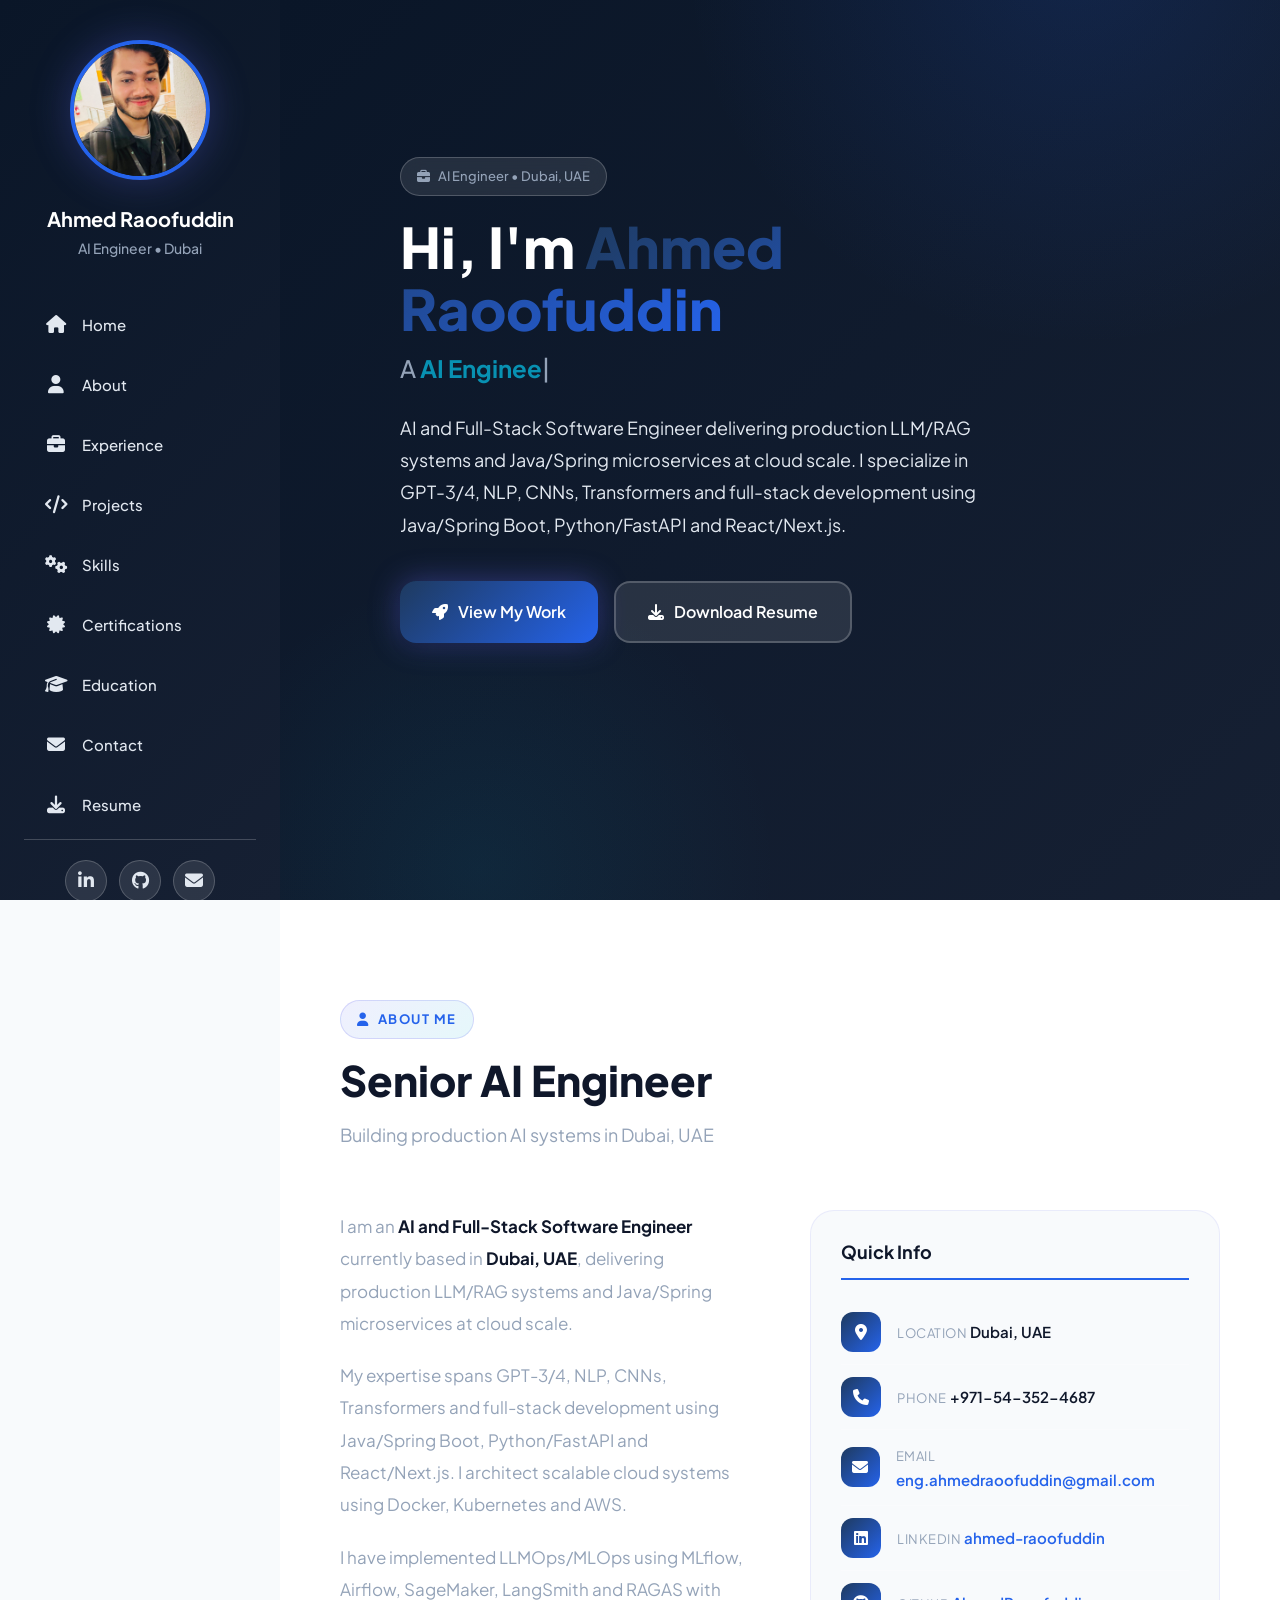
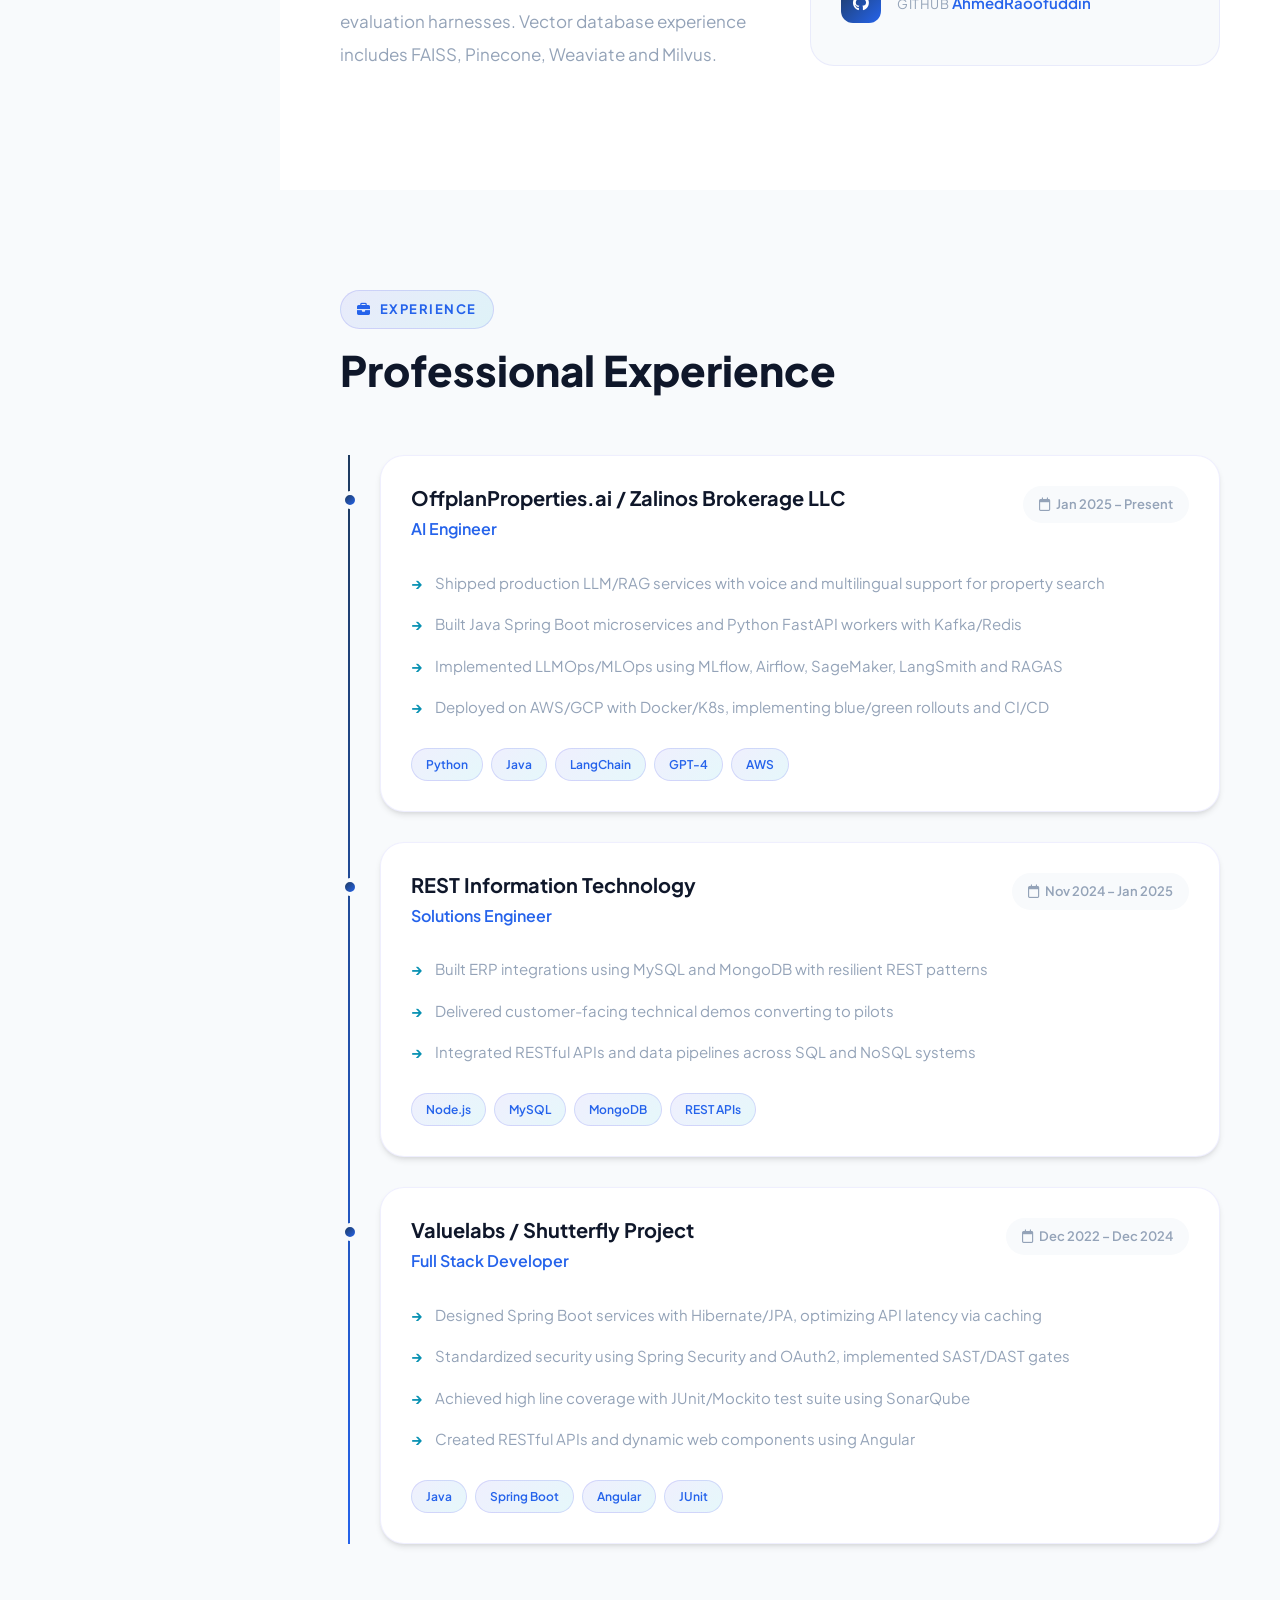
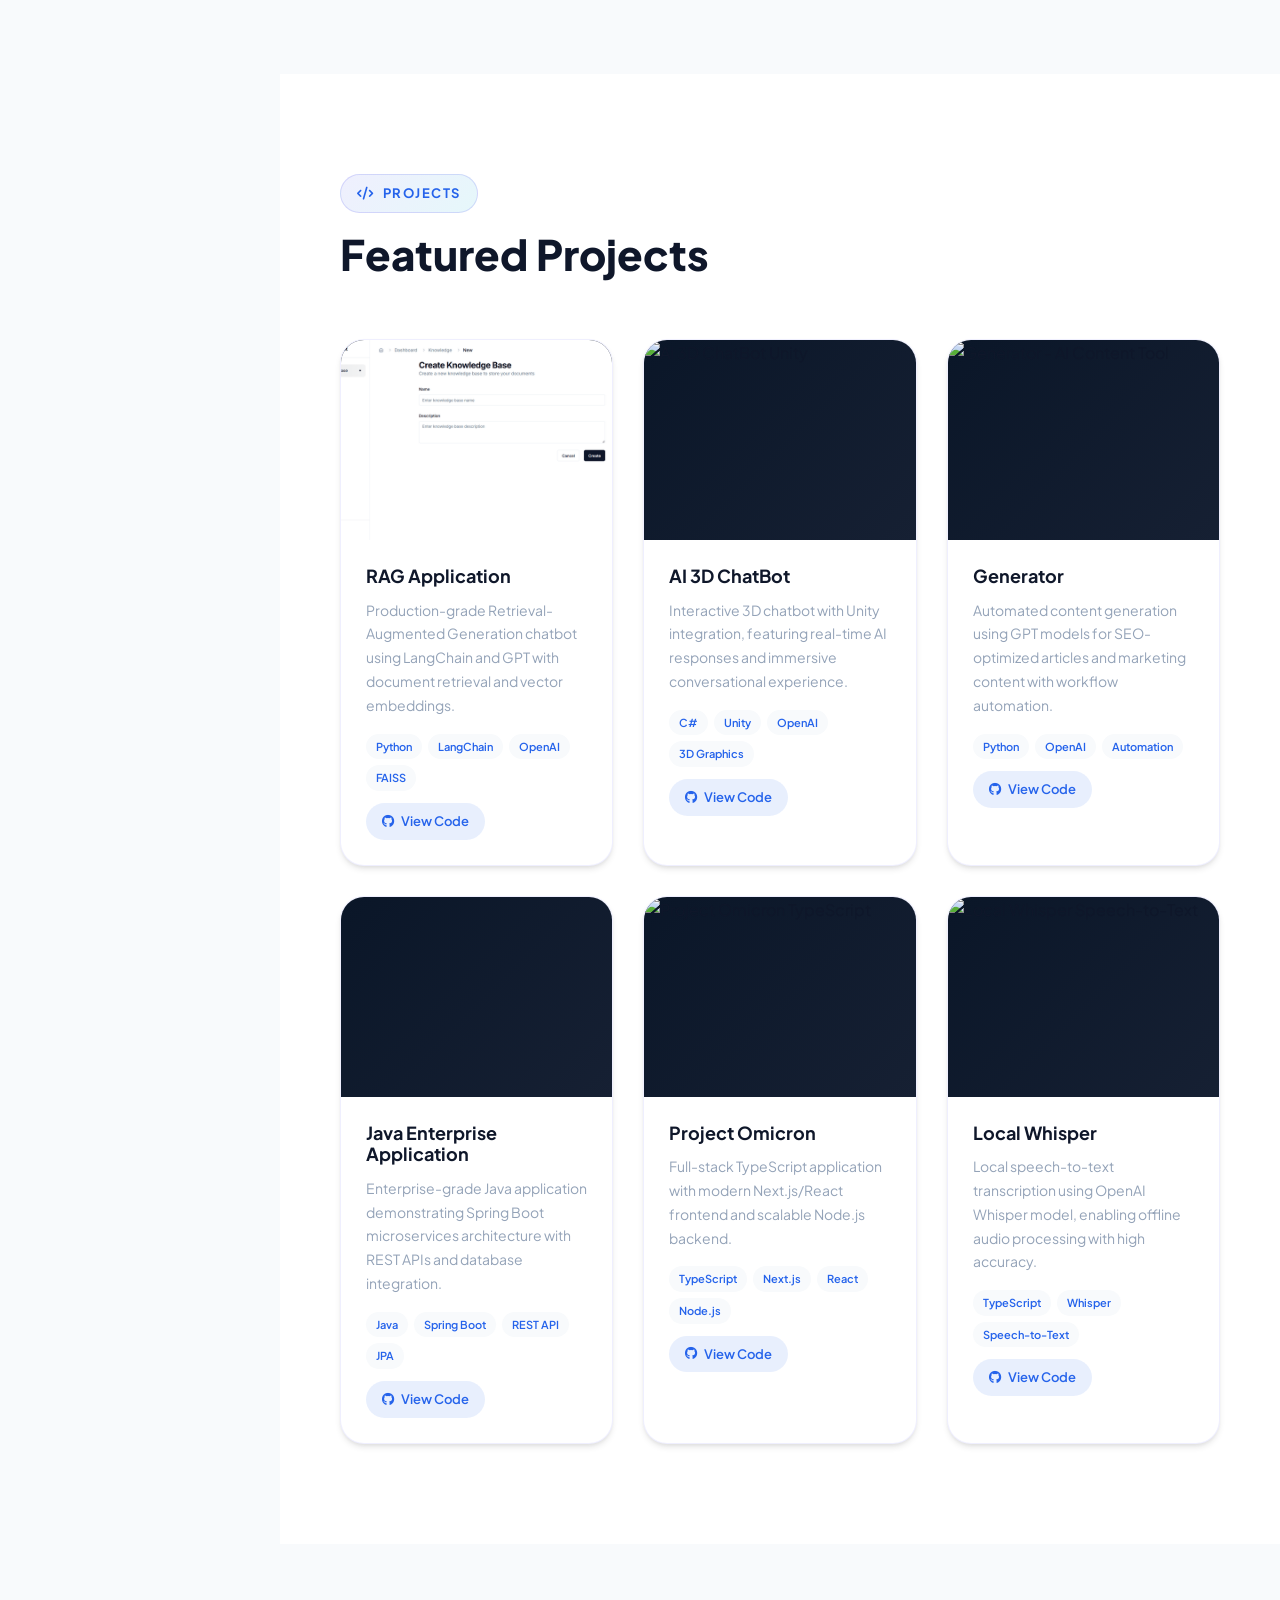
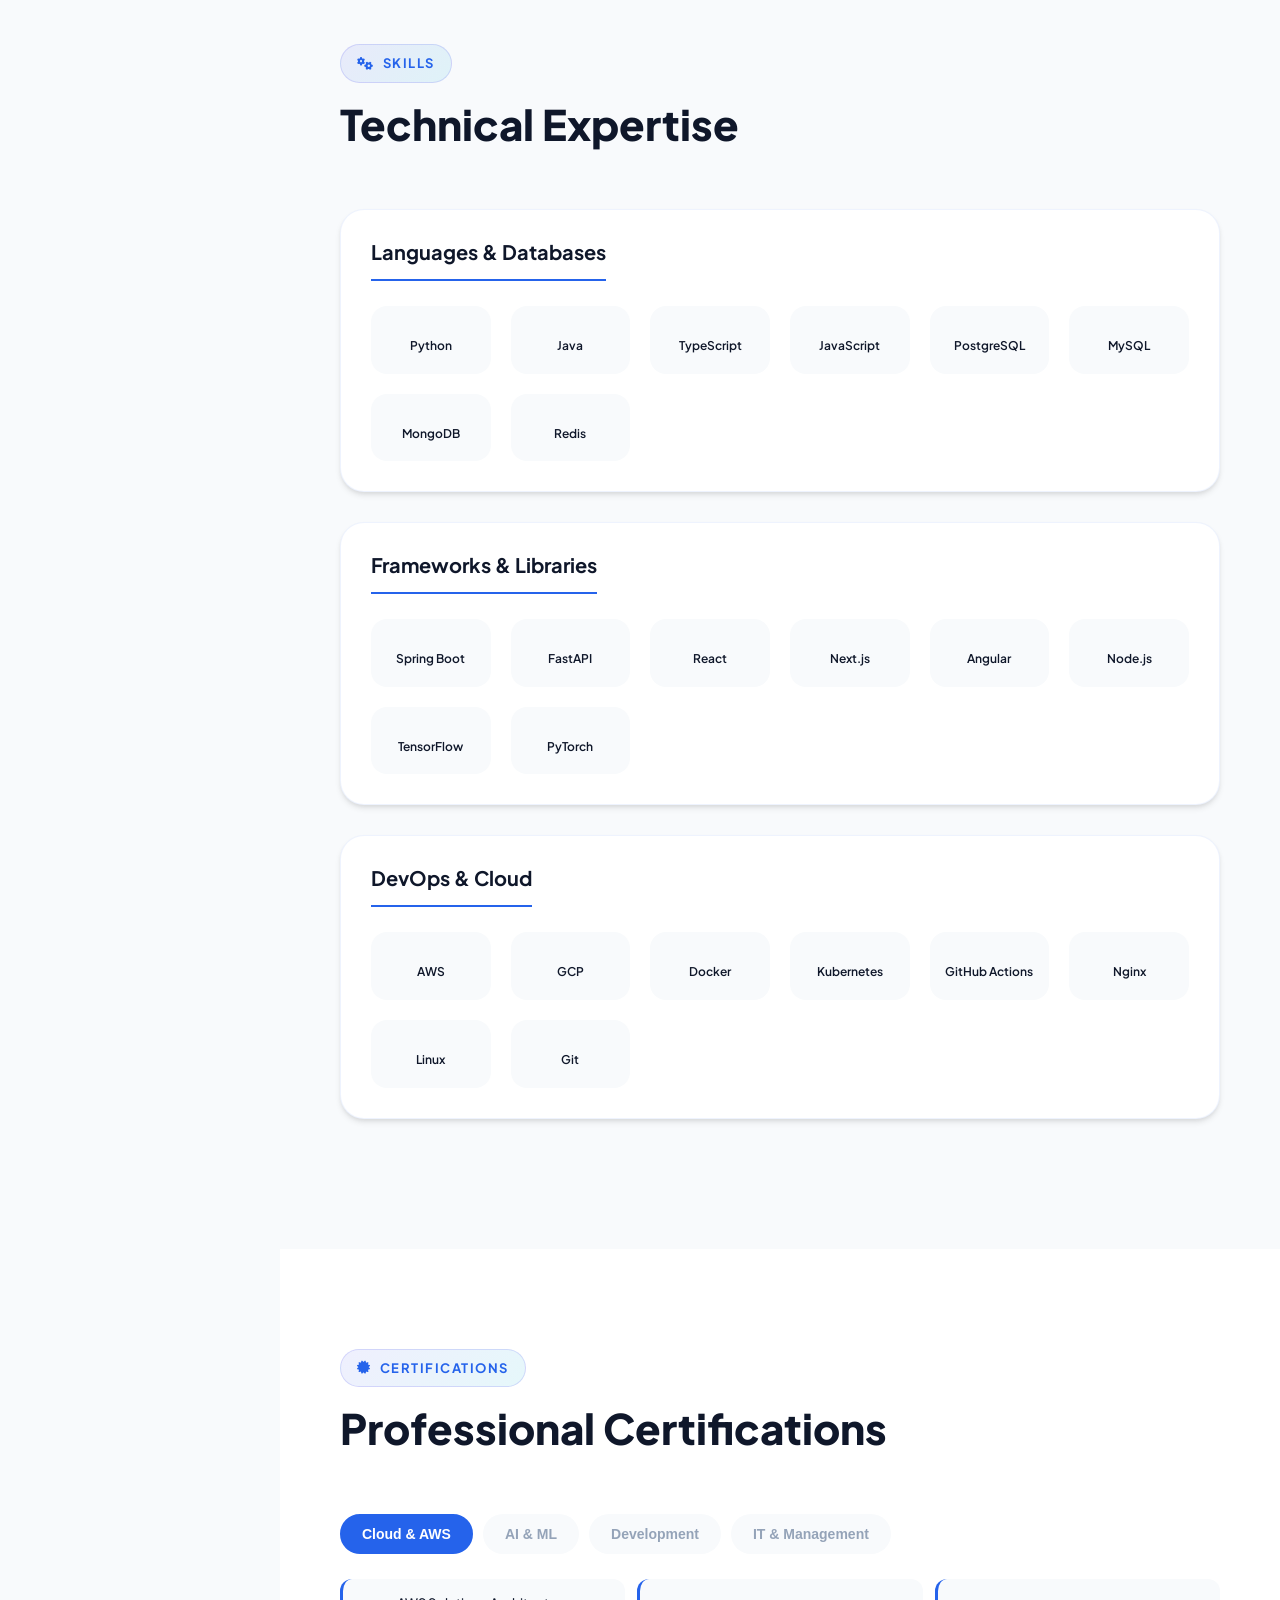
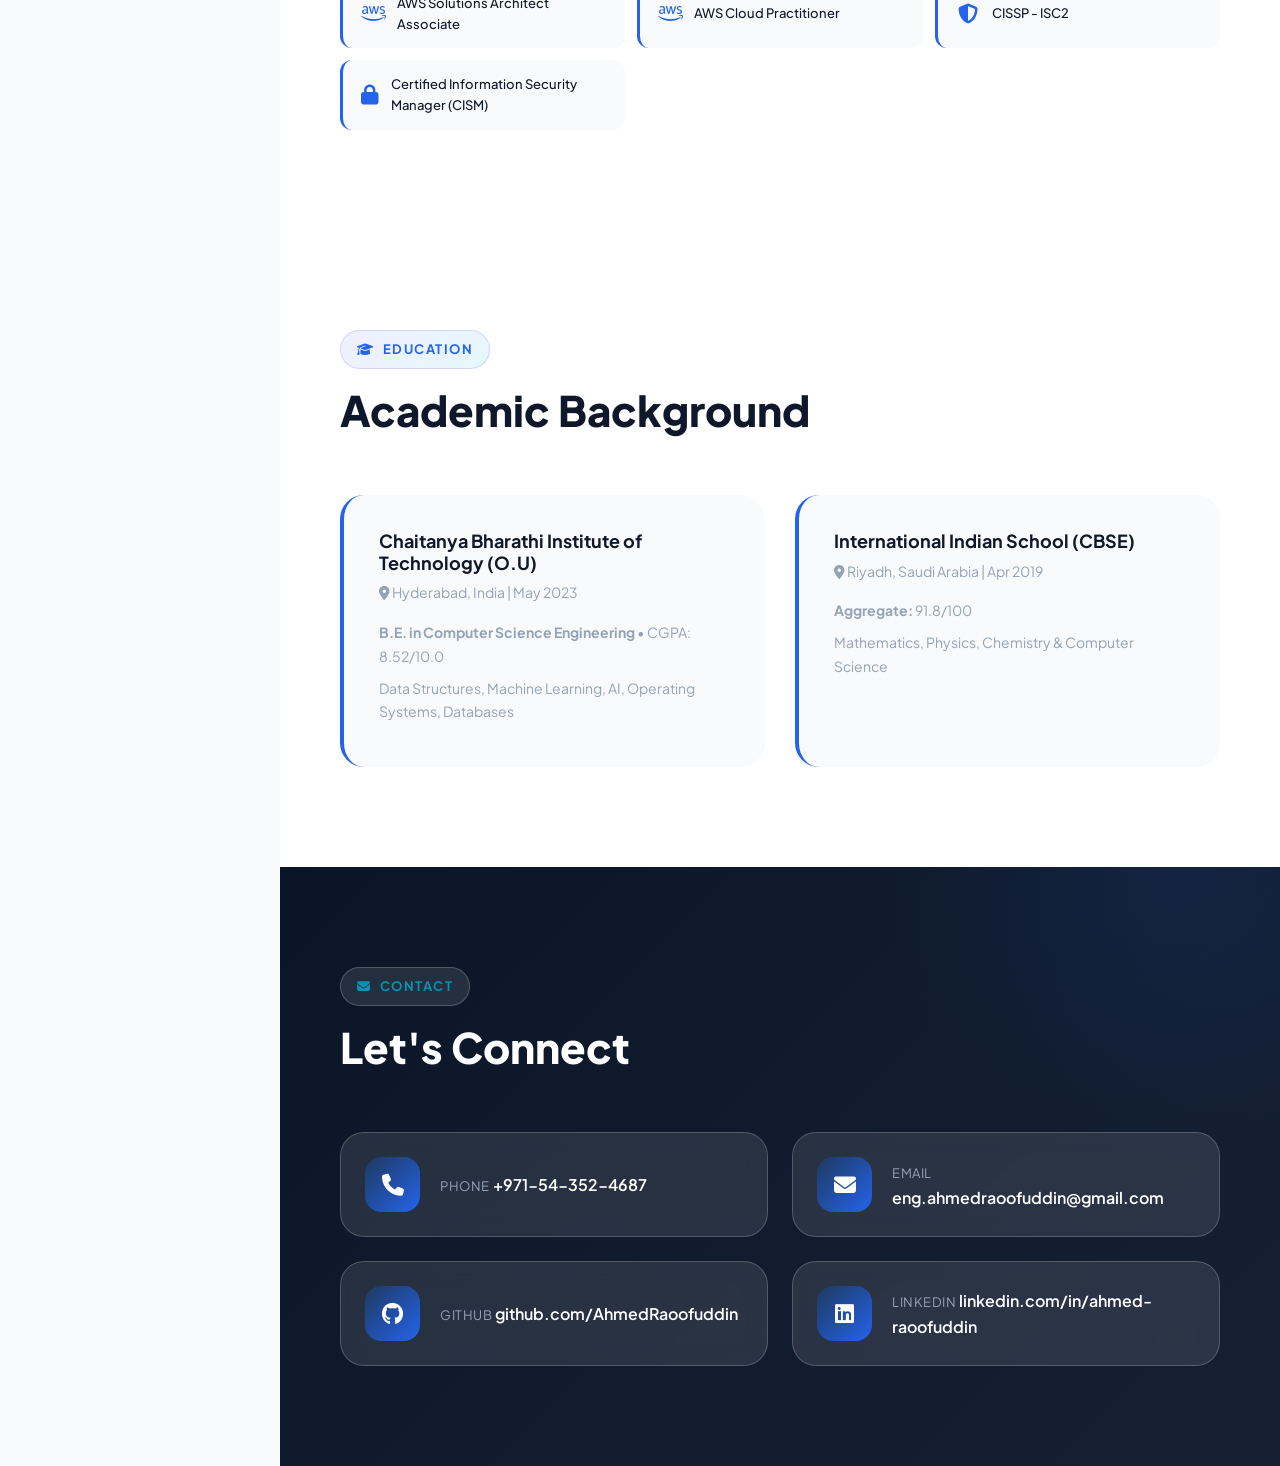
==== index.html @ b2cc95f3 "Fix: Correct project GIFs - Generator uses app_start.gif" ====
<!DOCTYPE html>
<html lang="en">
<head>
  <meta charset="UTF-8">
  <meta name="viewport" content="width=device-width, initial-scale=1.0">
  <meta http-equiv="X-UA-Compatible" content="IE=edge">
  
  <title>Ahmed Raoofuddin | AI Engineer & Full-Stack Developer | Dubai UAE</title>
  
  <!-- SEO Meta Tags -->
  <meta name="description" content="Senior AI Engineer & Full-Stack Developer in Dubai, UAE specializing in LLM/RAG systems, GPT-4, LangChain, Python, Java Spring Boot. AWS Certified.">
  <meta name="keywords" content="AI Engineer Dubai, Full-Stack Developer UAE, LLM Engineer, RAG Systems, GPT-4 Developer, LangChain Expert, Python Developer, Java Spring Boot, AWS Solutions Architect, Machine Learning Engineer">
  <meta name="author" content="Ahmed Raoofuddin">
  
  <!-- Open Graph -->
  <meta property="og:title" content="Ahmed Raoofuddin | Senior AI Engineer & Full-Stack Developer">
  <meta property="og:description" content="Building production LLM/RAG systems at scale. AWS Certified. Dubai, UAE.">
  <meta property="og:image" content="https://ahmedraoofuddin.github.io/portfolio/assets/img/ahmed-profile.jpg">
  <meta property="og:url" content="https://ahmedraoofuddin.github.io/portfolio/">
  
  <!-- Favicon -->
  <link rel="icon" type="image/png" href="./assets/img/favicon/favicon-32x32.png">
  <meta name="theme-color" content="#2563eb">
  
  <!-- Font Awesome -->
  <link rel="stylesheet" href="https://cdnjs.cloudflare.com/ajax/libs/font-awesome/6.4.0/css/all.min.css">
  
  <!-- Devicon -->
  <link rel="stylesheet" href="https://cdn.jsdelivr.net/gh/devicons/devicon@v2.15.1/devicon.min.css">
  
  <!-- Custom CSS -->
  <link rel="stylesheet" href="./assets/css/style.css">
</head>

<body>
  <!-- Desktop Sidebar -->
  <aside class="sidebar">
    <div class="sidebar-profile">
      <img src="./assets/img/ahmed-profile.jpg" alt="Ahmed Raoofuddin - Senior AI Engineer Dubai">
      <h3>Ahmed Raoofuddin</h3>
      <p>AI Engineer • Dubai</p>
    </div>
    
    <nav class="sidebar-nav">
      <ul>
        <li><a href="#hero"><i class="fa-solid fa-house"></i>Home</a></li>
        <li><a href="#about"><i class="fa-solid fa-user"></i>About</a></li>
        <li><a href="#experience"><i class="fa-solid fa-briefcase"></i>Experience</a></li>
        <li><a href="#projects"><i class="fa-solid fa-code"></i>Projects</a></li>
        <li><a href="#skills"><i class="fa-solid fa-gears"></i>Skills</a></li>
        <li><a href="#certifications"><i class="fa-solid fa-certificate"></i>Certifications</a></li>
        <li><a href="#education"><i class="fa-solid fa-graduation-cap"></i>Education</a></li>
        <li><a href="#contact"><i class="fa-solid fa-envelope"></i>Contact</a></li>
        <li><a href="./assets/resume/Ahmed_Raoofuddin_Resume.pdf" target="_blank"><i class="fa-solid fa-download"></i>Resume</a></li>
      </ul>
    </nav>
    
    <div class="sidebar-footer">
      <div class="sidebar-social">
        <a href="https://linkedin.com/in/ahmed-raoofuddin" target="_blank"><i class="fa-brands fa-linkedin-in"></i></a>
        <a href="https://github.com/AhmedRaoofuddin" target="_blank"><i class="fa-brands fa-github"></i></a>
        <a href="mailto:eng.ahmedraoofuddin@gmail.com"><i class="fa-solid fa-envelope"></i></a>
      </div>
    </div>
  </aside>

  <!-- Mobile Header -->
  <header class="mobile-header">
    <div class="logo">
      <img src="./assets/img/ahmed-profile.jpg" alt="Ahmed Raoofuddin">
      <span>Ahmed R.</span>
    </div>
    <button class="mobile-menu-btn" onclick="toggleMobileMenu()">
      <i class="fa-solid fa-bars"></i>
    </button>
  </header>

  <!-- Mobile Menu -->
  <div class="mobile-menu" id="mobileMenu">
    <button class="mobile-menu-close" onclick="toggleMobileMenu()">
      <i class="fa-solid fa-xmark"></i>
    </button>
    <ul>
      <li><a href="#hero" onclick="toggleMobileMenu()"><i class="fa-solid fa-house"></i>Home</a></li>
      <li><a href="#about" onclick="toggleMobileMenu()"><i class="fa-solid fa-user"></i>About</a></li>
      <li><a href="#experience" onclick="toggleMobileMenu()"><i class="fa-solid fa-briefcase"></i>Experience</a></li>
      <li><a href="#projects" onclick="toggleMobileMenu()"><i class="fa-solid fa-code"></i>Projects</a></li>
      <li><a href="#skills" onclick="toggleMobileMenu()"><i class="fa-solid fa-gears"></i>Skills</a></li>
      <li><a href="#certifications" onclick="toggleMobileMenu()"><i class="fa-solid fa-certificate"></i>Certifications</a></li>
      <li><a href="#education" onclick="toggleMobileMenu()"><i class="fa-solid fa-graduation-cap"></i>Education</a></li>
      <li><a href="#contact" onclick="toggleMobileMenu()"><i class="fa-solid fa-envelope"></i>Contact</a></li>
      <li><a href="./assets/resume/Ahmed_Raoofuddin_Resume.pdf" target="_blank"><i class="fa-solid fa-download"></i>Resume</a></li>
    </ul>
  </div>

  <!-- Main Content -->
  <main class="main-content">
    
    <!-- Hero Section -->
    <section id="hero" class="hero">
      <div class="hero-content">
        <div class="hero-badge">
          <i class="fa-solid fa-briefcase"></i>
          <span>AI Engineer • Dubai, UAE</span>
        </div>
        <h1>Hi, I'm <span class="highlight">Ahmed Raoofuddin</span></h1>
        <p class="tagline">A <span class="typing"></span></p>
        <p class="description">AI and Full-Stack Software Engineer delivering production LLM/RAG systems and Java/Spring microservices at cloud scale. I specialize in GPT-3/4, NLP, CNNs, Transformers and full-stack development using Java/Spring Boot, Python/FastAPI and React/Next.js.</p>
        <div class="hero-buttons">
          <a href="#projects" class="btn btn-primary">
            <i class="fa-solid fa-rocket"></i>View My Work
          </a>
          <a href="./assets/resume/Ahmed_Raoofuddin_Resume.pdf" target="_blank" class="btn btn-secondary">
            <i class="fa-solid fa-download"></i>Download Resume
          </a>
        </div>
      </div>
    </section>

    <!-- About Section -->
    <section id="about" class="about">
      <div class="section-header">
        <span class="section-badge"><i class="fa-solid fa-user"></i>About Me</span>
        <h2 class="section-title">Senior AI Engineer</h2>
        <p class="section-subtitle">Building production AI systems in Dubai, UAE</p>
      </div>
      
      <div class="about-content">
        <div class="about-text">
          <p>I am an <strong>AI and Full-Stack Software Engineer</strong> currently based in <strong>Dubai, UAE</strong>, delivering production LLM/RAG systems and Java/Spring microservices at cloud scale.</p>
          <p>My expertise spans GPT-3/4, NLP, CNNs, Transformers and full-stack development using Java/Spring Boot, Python/FastAPI and React/Next.js. I architect scalable cloud systems using Docker, Kubernetes and AWS.</p>
          <p>I have implemented LLMOps/MLOps using MLflow, Airflow, SageMaker, LangSmith and RAGAS with evaluation harnesses. Vector database experience includes FAISS, Pinecone, Weaviate and Milvus.</p>
        </div>
        
        <div class="about-info">
          <h4>Quick Info</h4>
          <div class="info-item">
            <i class="fa-solid fa-location-dot"></i>
            <div>
              <span class="label">Location</span>
              <span class="value">Dubai, UAE</span>
            </div>
          </div>
          <div class="info-item">
            <i class="fa-solid fa-phone"></i>
            <div>
              <span class="label">Phone</span>
              <span class="value">+971-54-352-4687</span>
            </div>
          </div>
          <div class="info-item">
            <i class="fa-solid fa-envelope"></i>
            <div>
              <span class="label">Email</span>
              <span class="value"><a href="mailto:eng.ahmedraoofuddin@gmail.com">eng.ahmedraoofuddin@gmail.com</a></span>
            </div>
          </div>
          <div class="info-item">
            <i class="fa-brands fa-linkedin"></i>
            <div>
              <span class="label">LinkedIn</span>
              <span class="value"><a href="https://linkedin.com/in/ahmed-raoofuddin" target="_blank">ahmed-raoofuddin</a></span>
            </div>
          </div>
          <div class="info-item">
            <i class="fa-brands fa-github"></i>
            <div>
              <span class="label">GitHub</span>
              <span class="value"><a href="https://github.com/AhmedRaoofuddin" target="_blank">AhmedRaoofuddin</a></span>
            </div>
          </div>
        </div>
      </div>
    </section>

    <!-- Experience Section -->
    <section id="experience" class="experience">
      <div class="section-header">
        <span class="section-badge"><i class="fa-solid fa-briefcase"></i>Experience</span>
        <h2 class="section-title">Professional Experience</h2>
      </div>
      
      <div class="timeline">
        <div class="timeline-item">
          <div class="timeline-header">
            <div>
              <h3 class="timeline-title"><a href="https://offplanproperties.ai/" target="_blank">OffplanProperties.ai / Zalinos Brokerage LLC</a></h3>
              <span class="timeline-role">AI Engineer</span>
            </div>
            <span class="timeline-date"><i class="fa-regular fa-calendar"></i>Jan 2025 – Present</span>
          </div>
          <div class="timeline-content">
            <ul>
              <li>Shipped production LLM/RAG services with voice and multilingual support for property search</li>
              <li>Built Java Spring Boot microservices and Python FastAPI workers with Kafka/Redis</li>
              <li>Implemented LLMOps/MLOps using MLflow, Airflow, SageMaker, LangSmith and RAGAS</li>
              <li>Deployed on AWS/GCP with Docker/K8s, implementing blue/green rollouts and CI/CD</li>
            </ul>
            <div class="tech-stack">
              <span class="tech-tag">Python</span>
              <span class="tech-tag">Java</span>
              <span class="tech-tag">LangChain</span>
              <span class="tech-tag">GPT-4</span>
              <span class="tech-tag">AWS</span>
            </div>
          </div>
        </div>

        <div class="timeline-item">
          <div class="timeline-header">
            <div>
              <h3 class="timeline-title">REST Information Technology</h3>
              <span class="timeline-role">Solutions Engineer</span>
            </div>
            <span class="timeline-date"><i class="fa-regular fa-calendar"></i>Nov 2024 – Jan 2025</span>
          </div>
          <div class="timeline-content">
            <ul>
              <li>Built ERP integrations using MySQL and MongoDB with resilient REST patterns</li>
              <li>Delivered customer-facing technical demos converting to pilots</li>
              <li>Integrated RESTful APIs and data pipelines across SQL and NoSQL systems</li>
            </ul>
            <div class="tech-stack">
              <span class="tech-tag">Node.js</span>
              <span class="tech-tag">MySQL</span>
              <span class="tech-tag">MongoDB</span>
              <span class="tech-tag">REST APIs</span>
            </div>
          </div>
        </div>

        <div class="timeline-item">
          <div class="timeline-header">
            <div>
              <h3 class="timeline-title"><a href="https://www.valuelabs.com/" target="_blank">Valuelabs / Shutterfly Project</a></h3>
              <span class="timeline-role">Full Stack Developer</span>
            </div>
            <span class="timeline-date"><i class="fa-regular fa-calendar"></i>Dec 2022 – Dec 2024</span>
          </div>
          <div class="timeline-content">
            <ul>
              <li>Designed Spring Boot services with Hibernate/JPA, optimizing API latency via caching</li>
              <li>Standardized security using Spring Security and OAuth2, implemented SAST/DAST gates</li>
              <li>Achieved high line coverage with JUnit/Mockito test suite using SonarQube</li>
              <li>Created RESTful APIs and dynamic web components using Angular</li>
            </ul>
            <div class="tech-stack">
              <span class="tech-tag">Java</span>
              <span class="tech-tag">Spring Boot</span>
              <span class="tech-tag">Angular</span>
              <span class="tech-tag">JUnit</span>
            </div>
          </div>
        </div>
      </div>
    </section>

    <!-- Projects Section -->
    <section id="projects" class="projects">
      <div class="section-header">
        <span class="section-badge"><i class="fa-solid fa-code"></i>Projects</span>
        <h2 class="section-title">Featured Projects</h2>
      </div>
      
      <div class="projects-grid">
        <!-- RAG Application -->
        <div class="project-card">
          <div class="project-image">
            <img src="./assets/img/demo.gif" alt="RAG Application">
          </div>
          <div class="project-content">
            <h3 class="project-title">RAG Application</h3>
            <p class="project-description">Production-grade Retrieval-Augmented Generation chatbot using LangChain and GPT with document retrieval and vector embeddings.</p>
            <div class="project-tech">
              <span>Python</span>
              <span>LangChain</span>
              <span>OpenAI</span>
              <span>FAISS</span>
            </div>
            <div class="project-links">
              <a href="https://github.com/AhmedRaoofuddin/RAG_Application" target="_blank" class="btn-sm"><i class="fa-brands fa-github"></i> View Code</a>
            </div>
          </div>
        </div>

        <!-- AI 3D ChatBot -->
        <div class="project-card">
          <div class="project-image">
            <img src="https://images.unsplash.com/photo-1633356122544-f134324a6cee?w=400&h=250&fit=crop" alt="AI 3D ChatBot Unity">
          </div>
          <div class="project-content">
            <h3 class="project-title">AI 3D ChatBot</h3>
            <p class="project-description">Interactive 3D chatbot with Unity integration, featuring real-time AI responses and immersive conversational experience.</p>
            <div class="project-tech">
              <span>C#</span>
              <span>Unity</span>
              <span>OpenAI</span>
              <span>3D Graphics</span>
            </div>
            <div class="project-links">
              <a href="https://github.com/AhmedRaoofuddin/AI-3D-ChatBot" target="_blank" class="btn-sm"><i class="fa-brands fa-github"></i> View Code</a>
            </div>
          </div>
        </div>

        <!-- Generator -->
        <div class="project-card">
          <div class="project-image">
            <img src="./assets/img/app_start.gif" alt="Generator - AI Content Tool">
          </div>
          <div class="project-content">
            <h3 class="project-title">Generator</h3>
            <p class="project-description">Automated content generation using GPT models for SEO-optimized articles and marketing content with workflow automation.</p>
            <div class="project-tech">
              <span>Python</span>
              <span>OpenAI</span>
              <span>Automation</span>
            </div>
            <div class="project-links">
              <a href="https://github.com/AhmedRaoofuddin/Generator" target="_blank" class="btn-sm"><i class="fa-brands fa-github"></i> View Code</a>
            </div>
          </div>
        </div>

        <!-- Java Project -->
        <div class="project-card">
          <div class="project-image project-video">
            <video autoplay loop muted playsinline>
              <source src="./assets/img/java-project.mp4" type="video/mp4">
            </video>
          </div>
          <div class="project-content">
            <h3 class="project-title">Java Enterprise Application</h3>
            <p class="project-description">Enterprise-grade Java application demonstrating Spring Boot microservices architecture with REST APIs and database integration.</p>
            <div class="project-tech">
              <span>Java</span>
              <span>Spring Boot</span>
              <span>REST API</span>
              <span>JPA</span>
            </div>
            <div class="project-links">
              <a href="https://github.com/AhmedRaoofuddin/Java-Project" target="_blank" class="btn-sm"><i class="fa-brands fa-github"></i> View Code</a>
            </div>
          </div>
        </div>

        <!-- Project Omicron -->
        <div class="project-card">
          <div class="project-image">
            <img src="https://images.unsplash.com/photo-1618477388954-7852f32655ec?w=400&h=250&fit=crop" alt="Project Omicron TypeScript">
          </div>
          <div class="project-content">
            <h3 class="project-title">Project Omicron</h3>
            <p class="project-description">Full-stack TypeScript application with modern Next.js/React frontend and scalable Node.js backend.</p>
            <div class="project-tech">
              <span>TypeScript</span>
              <span>Next.js</span>
              <span>React</span>
              <span>Node.js</span>
            </div>
            <div class="project-links">
              <a href="https://github.com/AhmedRaoofuddin/Project_Omicron" target="_blank" class="btn-sm"><i class="fa-brands fa-github"></i> View Code</a>
            </div>
          </div>
        </div>

        <!-- Local Whisper -->
        <div class="project-card">
          <div class="project-image">
            <img src="./assets/img/App_Development.gif" alt="Local Whisper Speech-to-Text">
          </div>
          <div class="project-content">
            <h3 class="project-title">Local Whisper</h3>
            <p class="project-description">Local speech-to-text transcription using OpenAI Whisper model, enabling offline audio processing with high accuracy.</p>
            <div class="project-tech">
              <span>TypeScript</span>
              <span>Whisper</span>
              <span>Speech-to-Text</span>
            </div>
            <div class="project-links">
              <a href="https://github.com/AhmedRaoofuddin/Local-Whisper" target="_blank" class="btn-sm"><i class="fa-brands fa-github"></i> View Code</a>
            </div>
          </div>
        </div>
      </div>
    </section>

    <!-- Skills Section -->
    <section id="skills" class="skills">
      <div class="section-header">
        <span class="section-badge"><i class="fa-solid fa-gears"></i>Skills</span>
        <h2 class="section-title">Technical Expertise</h2>
      </div>
      
      <!-- Languages & Databases -->
      <div class="skills-category">
        <h3 class="skills-category-title">Languages & Databases</h3>
        <div class="skills-icons-grid">
          <div class="skill-icon-card"><i class="devicon-python-plain colored"></i><span>Python</span></div>
          <div class="skill-icon-card"><i class="devicon-java-plain colored"></i><span>Java</span></div>
          <div class="skill-icon-card"><i class="devicon-typescript-plain colored"></i><span>TypeScript</span></div>
          <div class="skill-icon-card"><i class="devicon-javascript-plain colored"></i><span>JavaScript</span></div>
          <div class="skill-icon-card"><i class="devicon-postgresql-plain colored"></i><span>PostgreSQL</span></div>
          <div class="skill-icon-card"><i class="devicon-mysql-plain colored"></i><span>MySQL</span></div>
          <div class="skill-icon-card"><i class="devicon-mongodb-plain colored"></i><span>MongoDB</span></div>
          <div class="skill-icon-card"><i class="devicon-redis-plain colored"></i><span>Redis</span></div>
        </div>
      </div>

      <!-- Frameworks -->
      <div class="skills-category">
        <h3 class="skills-category-title">Frameworks & Libraries</h3>
        <div class="skills-icons-grid">
          <div class="skill-icon-card"><i class="devicon-spring-plain colored"></i><span>Spring Boot</span></div>
          <div class="skill-icon-card"><i class="devicon-fastapi-plain colored"></i><span>FastAPI</span></div>
          <div class="skill-icon-card"><i class="devicon-react-original colored"></i><span>React</span></div>
          <div class="skill-icon-card"><i class="devicon-nextjs-original"></i><span>Next.js</span></div>
          <div class="skill-icon-card"><i class="devicon-angularjs-plain colored"></i><span>Angular</span></div>
          <div class="skill-icon-card"><i class="devicon-nodejs-plain colored"></i><span>Node.js</span></div>
          <div class="skill-icon-card"><i class="devicon-tensorflow-original colored"></i><span>TensorFlow</span></div>
          <div class="skill-icon-card"><i class="devicon-pytorch-original colored"></i><span>PyTorch</span></div>
        </div>
      </div>

      <!-- DevOps -->
      <div class="skills-category">
        <h3 class="skills-category-title">DevOps & Cloud</h3>
        <div class="skills-icons-grid">
          <div class="skill-icon-card"><i class="devicon-amazonwebservices-original colored"></i><span>AWS</span></div>
          <div class="skill-icon-card"><i class="devicon-googlecloud-plain colored"></i><span>GCP</span></div>
          <div class="skill-icon-card"><i class="devicon-docker-plain colored"></i><span>Docker</span></div>
          <div class="skill-icon-card"><i class="devicon-kubernetes-plain colored"></i><span>Kubernetes</span></div>
          <div class="skill-icon-card"><i class="devicon-github-original"></i><span>GitHub Actions</span></div>
          <div class="skill-icon-card"><i class="devicon-nginx-original colored"></i><span>Nginx</span></div>
          <div class="skill-icon-card"><i class="devicon-linux-plain"></i><span>Linux</span></div>
          <div class="skill-icon-card"><i class="devicon-git-plain colored"></i><span>Git</span></div>
        </div>
      </div>
    </section>

    <!-- Certifications Section - Tabbed -->
    <section id="certifications" class="certifications">
      <div class="section-header">
        <span class="section-badge"><i class="fa-solid fa-certificate"></i>Certifications</span>
        <h2 class="section-title">Professional Certifications</h2>
      </div>
      
      <!-- Certification Tabs -->
      <div class="cert-tabs">
        <button class="cert-tab active" onclick="showCertCategory('cloud')">Cloud & AWS</button>
        <button class="cert-tab" onclick="showCertCategory('ai')">AI & ML</button>
        <button class="cert-tab" onclick="showCertCategory('dev')">Development</button>
        <button class="cert-tab" onclick="showCertCategory('mgmt')">IT & Management</button>
      </div>

      <!-- Cloud & AWS -->
      <div id="cloud" class="cert-category active">
        <div class="certs-compact">
          <div class="cert-item"><i class="fa-brands fa-aws"></i><span>AWS Solutions Architect Associate</span></div>
          <div class="cert-item"><i class="fa-brands fa-aws"></i><span>AWS Cloud Practitioner</span></div>
          <div class="cert-item"><i class="fa-solid fa-shield-halved"></i><span>CISSP - ISC2</span></div>
          <div class="cert-item"><i class="fa-solid fa-lock"></i><span>Certified Information Security Manager (CISM)</span></div>
        </div>
      </div>

      <!-- AI & ML -->
      <div id="ai" class="cert-category">
        <div class="certs-compact">
          <div class="cert-item"><i class="fa-solid fa-robot"></i><span>IBM AI Engineering Professional Certificate</span></div>
          <div class="cert-item"><i class="fa-brands fa-microsoft"></i><span>Microsoft Azure AI Essentials</span></div>
          <div class="cert-item"><i class="fa-solid fa-brain"></i><span>AI Projects with Python, TensorFlow, NLTK</span></div>
          <div class="cert-item"><i class="fa-solid fa-code-branch"></i><span>Generative AI Java Applications - LangChain4j</span></div>
          <div class="cert-item"><i class="fa-solid fa-database"></i><span>Rust LLMOps</span></div>
          <div class="cert-item"><i class="fa-solid fa-snowflake"></i><span>Snowflake Data Engineering</span></div>
          <div class="cert-item"><i class="fa-solid fa-chart-line"></i><span>ML Models with Python and T-SQL</span></div>
        </div>
      </div>

      <!-- Development -->
      <div id="dev" class="cert-category">
        <div class="certs-compact">
          <div class="cert-item"><i class="fa-brands fa-python"></i><span>Advanced Python Projects: Build AI Applications</span></div>
          <div class="cert-item"><i class="fa-brands fa-java"></i><span>Advanced Spring: Deploy to AWS, Azure, GCP</span></div>
          <div class="cert-item"><i class="fa-brands fa-js"></i><span>JavaScript Foundations - Mozilla</span></div>
          <div class="cert-item"><i class="fa-brands fa-github"></i><span>Practical GitHub Actions</span></div>
          <div class="cert-item"><i class="fa-brands fa-python"></i><span>Python for Everybody</span></div>
        </div>
      </div>

      <!-- IT & Management -->
      <div id="mgmt" class="cert-category">
        <div class="certs-compact">
          <div class="cert-item"><i class="fa-solid fa-building"></i><span>IT Architecture - CompTIA</span></div>
          <div class="cert-item"><i class="fa-solid fa-server"></i><span>ServiceNow ITSM Implementation Specialist</span></div>
          <div class="cert-item"><i class="fa-brands fa-atlassian"></i><span>Atlassian IT Service Management</span></div>
          <div class="cert-item"><i class="fa-solid fa-diagram-project"></i><span>Program Management Professional (PgMP)</span></div>
          <div class="cert-item"><i class="fa-solid fa-users"></i><span>First Time Tech Manager - CompTIA</span></div>
          <div class="cert-item"><i class="fa-solid fa-microphone"></i><span>Toastmasters International</span></div>
          <div class="cert-item"><i class="fa-brands fa-google"></i><span>Google Digital Marketing</span></div>
        </div>
      </div>
    </section>

    <!-- Education Section -->
    <section id="education" class="education">
      <div class="section-header">
        <span class="section-badge"><i class="fa-solid fa-graduation-cap"></i>Education</span>
        <h2 class="section-title">Academic Background</h2>
      </div>
      
      <div class="education-grid">
        <div class="education-card">
          <h4>Chaitanya Bharathi Institute of Technology (O.U)</h4>
          <p class="location"><i class="fa-solid fa-location-dot"></i> Hyderabad, India | May 2023</p>
          <p><strong>B.E. in Computer Science Engineering</strong> • CGPA: 8.52/10.0</p>
          <p>Data Structures, Machine Learning, AI, Operating Systems, Databases</p>
        </div>

        <div class="education-card">
          <h4>International Indian School (CBSE)</h4>
          <p class="location"><i class="fa-solid fa-location-dot"></i> Riyadh, Saudi Arabia | Apr 2019</p>
          <p><strong>Aggregate:</strong> 91.8/100</p>
          <p>Mathematics, Physics, Chemistry & Computer Science</p>
        </div>
      </div>
    </section>

    <!-- Contact Section -->
    <section id="contact" class="contact">
      <div class="section-header">
        <span class="section-badge"><i class="fa-solid fa-envelope"></i>Contact</span>
        <h2 class="section-title">Let's Connect</h2>
      </div>
      
      <div class="contact-grid">
        <div class="contact-item">
          <i class="fa-solid fa-phone"></i>
          <div>
            <span class="label">Phone</span>
            <span class="value">+971-54-352-4687</span>
          </div>
        </div>
        
        <div class="contact-item">
          <i class="fa-solid fa-envelope"></i>
          <div>
            <span class="label">Email</span>
            <span class="value"><a href="mailto:eng.ahmedraoofuddin@gmail.com">eng.ahmedraoofuddin@gmail.com</a></span>
          </div>
        </div>
        
        <div class="contact-item">
          <i class="fa-brands fa-github"></i>
          <div>
            <span class="label">GitHub</span>
            <span class="value"><a href="https://github.com/AhmedRaoofuddin" target="_blank">github.com/AhmedRaoofuddin</a></span>
          </div>
        </div>
        
        <div class="contact-item">
          <i class="fa-brands fa-linkedin"></i>
          <div>
            <span class="label">LinkedIn</span>
            <span class="value"><a href="https://linkedin.com/in/ahmed-raoofuddin" target="_blank">linkedin.com/in/ahmed-raoofuddin</a></span>
          </div>
        </div>
      </div>
    </section>
  </main>

  <!-- Scripts -->
  <script src="./assets/vendor/typed.js/typed.min.js"></script>
  <script>
    // Typed.js Animation
    new Typed('.typing', {
      strings: ['AI Engineer', 'Full-Stack Developer', 'ML Engineer', 'LLM/RAG Specialist'],
      loop: true,
      typeSpeed: 80,
      backSpeed: 50,
      backDelay: 2000
    });

    // Mobile Menu Toggle
    function toggleMobileMenu() {
      document.getElementById('mobileMenu').classList.toggle('active');
    }

    // Certification Tabs
    function showCertCategory(category) {
      // Hide all categories
      document.querySelectorAll('.cert-category').forEach(cat => cat.classList.remove('active'));
      document.querySelectorAll('.cert-tab').forEach(tab => tab.classList.remove('active'));
      
      // Show selected category
      document.getElementById(category).classList.add('active');
      event.target.classList.add('active');
    }

    // Smooth Scroll
    document.querySelectorAll('a[href^="#"]').forEach(anchor => {
      anchor.addEventListener('click', function(e) {
        e.preventDefault();
        const target = document.querySelector(this.getAttribute('href'));
        if (target) {
          target.scrollIntoView({ behavior: 'smooth', block: 'start' });
        }
      });
    });
  </script>
</body>
</html>
---- assets/css/style.css ----
/* ============================================
   AHMED RAOOFUDDIN - 2026 MODERN PORTFOLIO
   Vibrant, Professional, Mobile-First Design
   ============================================ */

@import url('https://fonts.googleapis.com/css2?family=Plus+Jakarta+Sans:wght@300;400;500;600;700;800&display=swap');

/* CSS Variables - Professional Corporate Theme */
:root {
  --primary: #0a1628;           /* Deep Navy */
  --secondary: #162033;         /* Dark Slate */
  --accent-1: #2563eb;          /* Professional Blue */
  --accent-2: #1d4ed8;          /* Royal Blue */
  --accent-3: #0891b2;          /* Professional Teal */
  --accent-4: #059669;          /* Professional Green */
  --gradient-1: linear-gradient(135deg, #1e3a5f 0%, #2563eb 100%);
  --gradient-2: linear-gradient(135deg, #0a1628 0%, #162033 100%);
  --gradient-3: linear-gradient(135deg, #1e3a5f 0%, #0891b2 100%);
  --text-white: #ffffff;
  --text-light: #e2e8f0;
  --text-muted: #94a3b8;
  --text-dark: #0f172a;
  --bg-white: #ffffff;
  --bg-light: #f8fafc;
  --bg-card: rgba(255, 255, 255, 0.95);
  --glass: rgba(255, 255, 255, 0.1);
  --glass-border: rgba(255, 255, 255, 0.2);
  --shadow-sm: 0 1px 2px rgba(0,0,0,0.05);
  --shadow-md: 0 4px 6px -1px rgba(0,0,0,0.1), 0 2px 4px -1px rgba(0,0,0,0.06);
  --shadow-lg: 0 10px 15px -3px rgba(0,0,0,0.1), 0 4px 6px -2px rgba(0,0,0,0.05);
  --shadow-xl: 0 20px 25px -5px rgba(0,0,0,0.1), 0 10px 10px -5px rgba(0,0,0,0.04);
  --shadow-glow: 0 0 40px rgba(99, 102, 241, 0.3);
  --radius-sm: 8px;
  --radius-md: 12px;
  --radius-lg: 16px;
  --radius-xl: 24px;
  --transition: all 0.3s cubic-bezier(0.4, 0, 0.2, 1);
}

/* Reset & Base - Override any framework styles */
*, *::before, *::after {
  margin: 0;
  padding: 0;
  box-sizing: border-box;
}

img {
  max-width: 100%;
  height: auto;
}

.sidebar-profile img,
.mobile-header .logo img {
  width: 140px !important;
  height: 140px !important;
  max-width: 140px !important;
  object-fit: cover !important;
}

.mobile-header .logo img {
  width: 45px !important;
  height: 45px !important;
  max-width: 45px !important;
}

html {
  scroll-behavior: smooth;
  font-size: 16px;
}

body {
  font-family: 'Plus Jakarta Sans', -apple-system, BlinkMacSystemFont, 'Segoe UI', sans-serif;
  background: var(--bg-light);
  color: var(--text-dark);
  line-height: 1.6;
  overflow-x: hidden;
  -webkit-font-smoothing: antialiased;
}

/* Typography */
h1, h2, h3, h4, h5, h6 {
  font-weight: 700;
  line-height: 1.2;
  color: var(--text-dark);
}

a {
  color: var(--accent-1);
  text-decoration: none;
  transition: var(--transition);
}

a:hover {
  color: var(--accent-2);
}

/* ============================================
   DESKTOP SIDEBAR - Fixed Left Navigation
   ============================================ */

.sidebar {
  position: fixed;
  left: 0;
  top: 0;
  width: 280px;
  height: 100vh;
  background: var(--gradient-2);
  padding: 40px 24px;
  z-index: 1000;
  display: flex;
  flex-direction: column;
  overflow-y: auto;
}

.sidebar-profile {
  text-align: center;
  margin-bottom: 40px;
}

.sidebar-profile img {
  width: 140px;
  height: 140px;
  border-radius: 50%;
  object-fit: cover;
  border: 4px solid var(--accent-1);
  box-shadow: var(--shadow-glow);
  margin-bottom: 20px;
  transition: var(--transition);
}

.sidebar-profile img:hover {
  transform: scale(1.05);
  border-color: var(--accent-3);
}

.sidebar-profile h3 {
  color: var(--text-white);
  font-size: 20px;
  font-weight: 700;
  margin-bottom: 6px;
}

.sidebar-profile p {
  color: var(--text-muted);
  font-size: 14px;
  font-weight: 500;
}

.sidebar-nav {
  flex: 1;
}

.sidebar-nav ul {
  list-style: none;
}

.sidebar-nav li {
  margin-bottom: 8px;
}

.sidebar-nav a {
  display: flex;
  align-items: center;
  padding: 14px 20px;
  color: var(--text-light);
  font-size: 15px;
  font-weight: 500;
  border-radius: var(--radius-md);
  transition: var(--transition);
  position: relative;
  overflow: hidden;
}

.sidebar-nav a::before {
  content: '';
  position: absolute;
  left: 0;
  top: 0;
  width: 0;
  height: 100%;
  background: var(--gradient-3);
  opacity: 0;
  transition: var(--transition);
  border-radius: var(--radius-md);
  z-index: -1;
}

.sidebar-nav a:hover::before,
.sidebar-nav a.active::before {
  width: 100%;
  opacity: 1;
}

.sidebar-nav a:hover,
.sidebar-nav a.active {
  color: var(--text-white);
  transform: translateX(5px);
}

.sidebar-nav a i {
  width: 24px;
  margin-right: 14px;
  font-size: 18px;
  text-align: center;
}

.sidebar-footer {
  margin-top: auto;
  padding-top: 20px;
  border-top: 1px solid var(--glass-border);
}

.sidebar-social {
  display: flex;
  justify-content: center;
  gap: 12px;
}

.sidebar-social a {
  width: 42px;
  height: 42px;
  border-radius: 50%;
  background: var(--glass);
  border: 1px solid var(--glass-border);
  display: flex;
  align-items: center;
  justify-content: center;
  color: var(--text-light);
  font-size: 18px;
  transition: var(--transition);
}

.sidebar-social a:hover {
  background: var(--accent-1);
  border-color: var(--accent-1);
  color: var(--text-white);
  transform: translateY(-3px);
}

/* ============================================
   MOBILE HEADER - Top Navigation
   ============================================ */

.mobile-header {
  display: none;
  position: fixed;
  top: 0;
  left: 0;
  right: 0;
  height: 70px;
  background: var(--gradient-2);
  backdrop-filter: blur(20px);
  -webkit-backdrop-filter: blur(20px);
  z-index: 1001;
  padding: 0 20px;
  align-items: center;
  justify-content: space-between;
  border-bottom: 1px solid var(--glass-border);
}

.mobile-header .logo {
  display: flex;
  align-items: center;
  gap: 12px;
}

.mobile-header .logo img {
  width: 45px;
  height: 45px;
  border-radius: 50%;
  object-fit: cover;
  border: 2px solid var(--accent-1);
}

.mobile-header .logo span {
  color: var(--text-white);
  font-weight: 700;
  font-size: 18px;
}

.mobile-menu-btn {
  width: 45px;
  height: 45px;
  background: var(--glass);
  border: 1px solid var(--glass-border);
  border-radius: var(--radius-md);
  color: var(--text-white);
  font-size: 24px;
  cursor: pointer;
  display: flex;
  align-items: center;
  justify-content: center;
  transition: var(--transition);
}

.mobile-menu-btn:hover {
  background: var(--accent-1);
}

/* Mobile Menu Overlay */
.mobile-menu {
  position: fixed;
  top: 0;
  left: -100%;
  width: 100%;
  height: 100vh;
  background: var(--gradient-2);
  z-index: 1002;
  padding: 100px 30px 40px;
  transition: left 0.4s cubic-bezier(0.4, 0, 0.2, 1);
  overflow-y: auto;
}

.mobile-menu.active {
  left: 0;
}

.mobile-menu-close {
  position: absolute;
  top: 20px;
  right: 20px;
  width: 45px;
  height: 45px;
  background: var(--glass);
  border: 1px solid var(--glass-border);
  border-radius: 50%;
  color: var(--text-white);
  font-size: 24px;
  cursor: pointer;
  display: flex;
  align-items: center;
  justify-content: center;
}

.mobile-menu ul {
  list-style: none;
}

.mobile-menu li {
  margin-bottom: 10px;
}

.mobile-menu a {
  display: flex;
  align-items: center;
  padding: 18px 24px;
  color: var(--text-white);
  font-size: 18px;
  font-weight: 600;
  border-radius: var(--radius-lg);
  background: var(--glass);
  border: 1px solid var(--glass-border);
  transition: var(--transition);
}

.mobile-menu a:hover {
  background: var(--accent-1);
  transform: translateX(10px);
}

.mobile-menu a i {
  margin-right: 16px;
  font-size: 22px;
}

/* ============================================
   MAIN CONTENT AREA
   ============================================ */

.main-content {
  margin-left: 280px;
  min-height: 100vh;
}

/* ============================================
   HERO SECTION - Full Screen Landing
   ============================================ */

.hero {
  min-height: 100vh;
  background: var(--gradient-2);
  position: relative;
  display: flex;
  align-items: center;
  overflow: hidden;
  padding-top: 0;
}

@media (max-width: 992px) {
  .hero {
    padding-top: 70px;
    min-height: calc(100vh - 70px);
  }
}

/* Animated Background */
.hero::before {
  content: '';
  position: absolute;
  top: -50%;
  right: -20%;
  width: 800px;
  height: 800px;
  background: radial-gradient(circle, var(--accent-1) 0%, transparent 70%);
  opacity: 0.15;
  animation: pulse 8s ease-in-out infinite;
}

.hero::after {
  content: '';
  position: absolute;
  bottom: -30%;
  left: -10%;
  width: 600px;
  height: 600px;
  background: radial-gradient(circle, var(--accent-3) 0%, transparent 70%);
  opacity: 0.1;
  animation: pulse 10s ease-in-out infinite reverse;
}

@keyframes pulse {
  0%, 100% { transform: scale(1); opacity: 0.1; }
  50% { transform: scale(1.2); opacity: 0.2; }
}

.hero-content {
  position: relative;
  z-index: 1;
  max-width: 800px;
  padding: 60px;
}

.hero-badge {
  display: inline-flex;
  align-items: center;
  gap: 8px;
  padding: 8px 16px;
  background: var(--glass);
  border: 1px solid var(--glass-border);
  border-radius: 50px;
  color: var(--text-muted);
  font-size: 13px;
  font-weight: 500;
  margin-bottom: 20px;
  backdrop-filter: blur(10px);
}

.hero-badge i {
  animation: wave 2s infinite;
}

@keyframes wave {
  0%, 100% { transform: rotate(0deg); }
  25% { transform: rotate(20deg); }
  75% { transform: rotate(-20deg); }
}

.hero h1 {
  font-size: 56px;
  font-weight: 800;
  color: var(--text-white);
  margin-bottom: 10px;
  line-height: 1.1;
}

.hero h1 .highlight {
  background: var(--gradient-1);
  -webkit-background-clip: text;
  -webkit-text-fill-color: transparent;
  background-clip: text;
}

.hero .tagline {
  font-size: 24px;
  color: var(--text-muted);
  margin-bottom: 24px;
  font-weight: 500;
}

.hero .tagline .typing {
  color: var(--accent-3);
  font-weight: 700;
}

.hero .description {
  font-size: 18px;
  color: var(--text-light);
  line-height: 1.8;
  margin-bottom: 40px;
  max-width: 600px;
}

.hero-buttons {
  display: flex;
  gap: 16px;
  flex-wrap: wrap;
}

.btn {
  display: inline-flex;
  align-items: center;
  gap: 10px;
  padding: 16px 32px;
  font-size: 16px;
  font-weight: 600;
  border-radius: var(--radius-lg);
  cursor: pointer;
  transition: var(--transition);
  border: none;
  text-decoration: none;
}

.btn-primary {
  background: var(--gradient-1);
  color: var(--text-white);
  box-shadow: var(--shadow-lg), 0 0 30px rgba(99, 102, 241, 0.4);
}

.btn-primary:hover {
  transform: translateY(-3px);
  box-shadow: var(--shadow-xl), 0 0 50px rgba(99, 102, 241, 0.5);
  color: var(--text-white);
}

.btn-secondary {
  background: var(--glass);
  color: var(--text-white);
  border: 2px solid var(--glass-border);
}

.btn-secondary:hover {
  background: var(--text-white);
  color: var(--primary);
  transform: translateY(-3px);
}

/* ============================================
   SECTIONS - Common Styles
   ============================================ */

section {
  padding: 100px 60px;
}

.section-header {
  margin-bottom: 60px;
}

.section-badge {
  display: inline-flex;
  align-items: center;
  gap: 8px;
  padding: 8px 16px;
  background: linear-gradient(135deg, rgba(99, 102, 241, 0.1) 0%, rgba(6, 182, 212, 0.1) 100%);
  border: 1px solid rgba(99, 102, 241, 0.2);
  border-radius: 50px;
  color: var(--accent-1);
  font-size: 13px;
  font-weight: 700;
  text-transform: uppercase;
  letter-spacing: 1.5px;
  margin-bottom: 16px;
}

.section-title {
  font-size: 42px;
  font-weight: 800;
  color: var(--text-dark);
  margin-bottom: 16px;
}

.section-subtitle {
  font-size: 18px;
  color: var(--text-muted);
  max-width: 600px;
}

/* ============================================
   ABOUT SECTION
   ============================================ */

.about {
  background: var(--bg-white);
}

.about-content {
  display: grid;
  grid-template-columns: 1fr 1fr;
  gap: 60px;
  align-items: start;
}

.about-text p {
  font-size: 17px;
  color: var(--text-muted);
  line-height: 1.9;
  margin-bottom: 20px;
}

.about-text strong {
  color: var(--text-dark);
}

.about-info {
  background: var(--bg-light);
  padding: 30px;
  border-radius: var(--radius-xl);
  border: 1px solid rgba(99, 102, 241, 0.1);
}

.about-info h4 {
  font-size: 18px;
  color: var(--text-dark);
  margin-bottom: 20px;
  padding-bottom: 15px;
  border-bottom: 2px solid var(--accent-1);
}

.info-item {
  display: flex;
  align-items: center;
  padding: 12px 0;
  border-bottom: 1px solid var(--glass-border);
}

.info-item:last-child {
  border-bottom: none;
}

.info-item i {
  width: 40px;
  height: 40px;
  background: var(--gradient-1);
  border-radius: var(--radius-md);
  display: flex;
  align-items: center;
  justify-content: center;
  color: var(--text-white);
  margin-right: 16px;
  font-size: 16px;
}

.info-item .label {
  font-size: 13px;
  color: var(--text-muted);
  text-transform: uppercase;
  letter-spacing: 0.5px;
}

.info-item .value {
  font-size: 15px;
  color: var(--text-dark);
  font-weight: 600;
}

.info-item a {
  color: var(--accent-1);
}

/* ============================================
   EXPERIENCE SECTION
   ============================================ */

.experience {
  background: var(--bg-light);
}

.timeline {
  position: relative;
  padding-left: 40px;
}

.timeline::before {
  content: '';
  position: absolute;
  left: 8px;
  top: 0;
  bottom: 0;
  width: 2px;
  background: var(--gradient-1);
}

.timeline-item {
  position: relative;
  background: var(--bg-white);
  padding: 30px;
  border-radius: var(--radius-xl);
  margin-bottom: 30px;
  box-shadow: var(--shadow-md);
  border: 1px solid rgba(99, 102, 241, 0.1);
  transition: var(--transition);
}

.timeline-item:hover {
  transform: translateX(10px);
  box-shadow: var(--shadow-xl);
}

.timeline-item::before {
  content: '';
  position: absolute;
  left: -40px;
  top: 35px;
  width: 18px;
  height: 18px;
  background: var(--gradient-1);
  border-radius: 50%;
  border: 4px solid var(--bg-light);
}

.timeline-header {
  display: flex;
  justify-content: space-between;
  align-items: start;
  margin-bottom: 20px;
  flex-wrap: wrap;
  gap: 10px;
}

.timeline-title {
  font-size: 20px;
  font-weight: 700;
  color: var(--text-dark);
  margin-bottom: 6px;
}

.timeline-title a {
  color: var(--text-dark);
}

.timeline-title a:hover {
  color: var(--accent-1);
}

.timeline-role {
  font-size: 16px;
  font-weight: 600;
  color: var(--accent-1);
}

.timeline-date {
  display: inline-flex;
  align-items: center;
  gap: 6px;
  padding: 8px 16px;
  background: var(--bg-light);
  border-radius: 50px;
  font-size: 13px;
  font-weight: 600;
  color: var(--text-muted);
}

.timeline-content ul {
  list-style: none;
  margin-bottom: 20px;
}

.timeline-content li {
  position: relative;
  padding: 8px 0 8px 24px;
  font-size: 15px;
  color: var(--text-muted);
  line-height: 1.7;
}

.timeline-content li::before {
  content: '→';
  position: absolute;
  left: 0;
  color: var(--accent-3);
  font-weight: bold;
}

.tech-stack {
  display: flex;
  flex-wrap: wrap;
  gap: 8px;
}

.tech-tag {
  padding: 6px 14px;
  background: linear-gradient(135deg, rgba(99, 102, 241, 0.1) 0%, rgba(6, 182, 212, 0.1) 100%);
  border: 1px solid rgba(99, 102, 241, 0.2);
  border-radius: 50px;
  font-size: 12px;
  font-weight: 600;
  color: var(--accent-1);
}

/* ============================================
   PROJECTS SECTION
   ============================================ */

.projects {
  background: var(--bg-white);
}

.projects-grid {
  display: grid;
  grid-template-columns: repeat(3, 1fr);
  gap: 30px;
}

.project-card {
  background: var(--bg-white);
  border-radius: var(--radius-xl);
  overflow: hidden;
  box-shadow: var(--shadow-md);
  border: 1px solid rgba(99, 102, 241, 0.1);
  transition: var(--transition);
}

.project-card:hover {
  transform: translateY(-10px);
  box-shadow: var(--shadow-xl), var(--shadow-glow);
}

.project-image {
  height: 200px;
  overflow: hidden;
  background: var(--gradient-2);
  position: relative;
}

.project-image img {
  width: 100%;
  height: 100%;
  object-fit: cover;
  transition: var(--transition);
}

.project-card:hover .project-image img {
  transform: scale(1.1);
}

.project-content {
  padding: 25px;
}

.project-title {
  font-size: 18px;
  font-weight: 700;
  color: var(--text-dark);
  margin-bottom: 12px;
}

.project-description {
  font-size: 14px;
  color: var(--text-muted);
  line-height: 1.7;
  margin-bottom: 16px;
}

.project-tech {
  display: flex;
  flex-wrap: wrap;
  gap: 6px;
  margin-bottom: 12px;
}

.project-tech span {
  padding: 4px 10px;
  background: var(--bg-light);
  border-radius: 50px;
  font-size: 11px;
  font-weight: 600;
  color: var(--accent-1);
}

.project-date {
  font-size: 12px;
  color: var(--text-muted);
}

/* ============================================
   SKILLS SECTION
   ============================================ */

.skills {
  background: var(--bg-light);
}

.skills-grid {
  display: grid;
  grid-template-columns: repeat(2, 1fr);
  gap: 30px;
}

.skill-card {
  background: var(--bg-white);
  padding: 35px;
  border-radius: var(--radius-xl);
  box-shadow: var(--shadow-md);
  border: 1px solid rgba(99, 102, 241, 0.1);
  transition: var(--transition);
}

.skill-card:hover {
  transform: translateY(-5px);
  box-shadow: var(--shadow-xl);
}

.skill-card h4 {
  font-size: 20px;
  font-weight: 700;
  color: var(--text-dark);
  margin-bottom: 20px;
  display: flex;
  align-items: center;
  gap: 12px;
}

/* Skills with Real Icons */
.skills-category {
  background: var(--bg-white);
  padding: 30px;
  border-radius: var(--radius-xl);
  margin-bottom: 30px;
  box-shadow: var(--shadow-md);
  border: 1px solid rgba(37, 99, 235, 0.08);
}

.skills-category-title {
  font-size: 20px;
  font-weight: 700;
  color: var(--text-dark);
  margin-bottom: 25px;
  padding-bottom: 15px;
  border-bottom: 2px solid var(--accent-1);
  display: inline-block;
}

.skills-icons-grid {
  display: grid;
  grid-template-columns: repeat(auto-fill, minmax(100px, 1fr));
  gap: 20px;
}

.skill-icon-card {
  display: flex;
  flex-direction: column;
  align-items: center;
  padding: 20px 10px;
  background: var(--bg-light);
  border-radius: var(--radius-lg);
  transition: var(--transition);
  text-align: center;
}

.skill-icon-card:hover {
  transform: translateY(-5px);
  box-shadow: var(--shadow-md);
  background: var(--bg-white);
}

.skill-icon-card i {
  font-size: 42px;
  margin-bottom: 12px;
}

.skill-icon-card img {
  width: 42px;
  height: 42px;
  object-fit: contain;
  margin-bottom: 12px;
}

.skill-icon-card span {
  font-size: 12px;
  font-weight: 600;
  color: var(--text-dark);
  line-height: 1.3;
}

/* Legacy skill cards (for certifications) */
.skill-card h4 i {
  width: 45px;
  height: 45px;
  background: var(--gradient-1);
  border-radius: var(--radius-md);
  display: flex;
  align-items: center;
  justify-content: center;
  color: var(--text-white);
  font-size: 20px;
}

.skill-card p {
  font-size: 14px;
  color: var(--text-muted);
  line-height: 1.8;
  margin-bottom: 8px;
}

.skill-card ul {
  list-style: none;
}

.skill-card li {
  position: relative;
  padding: 10px 0 10px 28px;
  font-size: 14px;
  color: var(--text-muted);
  border-bottom: 1px solid var(--bg-light);
}

.skill-card li:last-child {
  border-bottom: none;
}

.skill-card li::before {
  content: '✓';
  position: absolute;
  left: 0;
  color: var(--accent-4);
  font-weight: bold;
}

/* ============================================
   EDUCATION SECTION
   ============================================ */

.education {
  background: var(--bg-white);
}

.education-grid {
  display: grid;
  grid-template-columns: repeat(2, 1fr);
  gap: 30px;
}

.education-card {
  background: var(--bg-light);
  padding: 35px;
  border-radius: var(--radius-xl);
  border-left: 4px solid var(--accent-1);
  transition: var(--transition);
}

.education-card:hover {
  transform: translateX(10px);
  box-shadow: var(--shadow-lg);
}

.education-card h4 {
  font-size: 18px;
  font-weight: 700;
  color: var(--text-dark);
  margin-bottom: 8px;
}

.education-card .location {
  font-size: 14px;
  color: var(--text-muted);
  margin-bottom: 16px;
}

.education-card p {
  font-size: 14px;
  color: var(--text-muted);
  line-height: 1.7;
  margin-bottom: 8px;
}

/* ============================================
   CONTACT SECTION
   ============================================ */

.contact {
  background: var(--gradient-2);
  position: relative;
  overflow: hidden;
}

.contact::before {
  content: '';
  position: absolute;
  top: -50%;
  right: -20%;
  width: 600px;
  height: 600px;
  background: radial-gradient(circle, var(--accent-1) 0%, transparent 70%);
  opacity: 0.1;
}

.contact .section-badge {
  background: var(--glass);
  border-color: var(--glass-border);
  color: var(--accent-3);
}

.contact .section-title {
  color: var(--text-white);
}

.contact .section-subtitle {
  color: var(--text-muted);
}

.contact-grid {
  display: grid;
  grid-template-columns: repeat(2, 1fr);
  gap: 24px;
  position: relative;
  z-index: 1;
}

.contact-item {
  display: flex;
  align-items: center;
  gap: 20px;
  padding: 24px;
  background: var(--glass);
  border: 1px solid var(--glass-border);
  border-radius: var(--radius-xl);
  backdrop-filter: blur(10px);
  transition: var(--transition);
}

.contact-item:hover {
  background: rgba(99, 102, 241, 0.2);
  transform: translateX(10px);
}

.contact-item i {
  width: 55px;
  height: 55px;
  background: var(--gradient-1);
  border-radius: var(--radius-lg);
  display: flex;
  align-items: center;
  justify-content: center;
  color: var(--text-white);
  font-size: 22px;
  flex-shrink: 0;
}

.contact-item .label {
  font-size: 13px;
  color: var(--text-muted);
  text-transform: uppercase;
  letter-spacing: 0.5px;
  margin-bottom: 4px;
}

.contact-item .value {
  font-size: 16px;
  color: var(--text-white);
  font-weight: 600;
}

.contact-item a {
  color: var(--text-white);
}

.contact-item a:hover {
  color: var(--accent-3);
}

/* ============================================
   RESPONSIVE DESIGN - Mobile First
   ============================================ */

@media (max-width: 1200px) {
  .projects-grid {
    grid-template-columns: repeat(2, 1fr);
  }
}

@media (max-width: 992px) {
  .sidebar {
    display: none;
  }
  
  .mobile-header {
    display: flex;
  }
  
  .main-content {
    margin-left: 0;
    padding-top: 70px;
  }
  
  .hero-content {
    padding: 40px 30px;
  }
  
  .hero h1 {
    font-size: 42px;
  }
  
  section {
    padding: 70px 30px;
  }
  
  .about-content {
    grid-template-columns: 1fr;
    gap: 40px;
  }
  
  .skills-grid,
  .education-grid,
  .contact-grid {
    grid-template-columns: 1fr;
  }
}

@media (max-width: 768px) {
  .hero h1 {
    font-size: 32px;
  }
  
  .hero .tagline {
    font-size: 18px;
  }
  
  .hero .description {
    font-size: 15px;
  }
  
  .hero-buttons {
    flex-direction: column;
  }
  
  .btn {
    width: 100%;
    justify-content: center;
  }
  
  .section-title {
    font-size: 32px;
  }
  
  .projects-grid {
    grid-template-columns: 1fr;
  }
  
  .timeline {
    padding-left: 30px;
  }
  
  .timeline-header {
    flex-direction: column;
  }
  
  .contact-item {
    flex-direction: column;
    text-align: center;
  }
}

@media (max-width: 480px) {
  section {
    padding: 50px 20px;
  }
  
  .hero-content {
    padding: 30px 20px;
  }
  
  .hero h1 {
    font-size: 28px;
  }
  
  .section-title {
    font-size: 26px;
  }
  
  .timeline-item {
    padding: 20px;
  }
  
  .skill-card,
  .education-card {
    padding: 25px;
  }
}

/* ============================================
   ANIMATIONS
   ============================================ */

@keyframes fadeInUp {
  from {
    opacity: 0;
    transform: translateY(30px);
  }
  to {
    opacity: 1;
    transform: translateY(0);
  }
}

.timeline-item,
.project-card,
.skill-card,
.education-card,
.contact-item {
  animation: fadeInUp 0.6s ease forwards;
}

/* ============================================
   CERTIFICATIONS SECTION
   ============================================ */

.certifications {
  background: var(--bg-white);
}

.certs-grid {
  display: grid;
  grid-template-columns: repeat(3, 1fr);
  gap: 20px;
}

.cert-card {
  display: flex;
  align-items: center;
  gap: 16px;
  padding: 20px;
  background: var(--bg-light);
  border-radius: var(--radius-lg);
  border: 1px solid rgba(37, 99, 235, 0.1);
  transition: var(--transition);
}

.cert-card:hover {
  transform: translateY(-3px);
  box-shadow: var(--shadow-md);
  border-color: var(--accent-1);
}

.cert-icon {
  width: 50px;
  height: 50px;
  border-radius: var(--radius-md);
  display: flex;
  align-items: center;
  justify-content: center;
  font-size: 22px;
  flex-shrink: 0;
}

.cert-icon.aws {
  background: linear-gradient(135deg, #ff9900 0%, #ffad33 100%);
  color: #232f3e;
}

.cert-icon.security {
  background: linear-gradient(135deg, #1e3a5f 0%, #2563eb 100%);
  color: white;
}

.cert-icon.ai {
  background: linear-gradient(135deg, #059669 0%, #10b981 100%);
  color: white;
}

.cert-icon.dev {
  background: linear-gradient(135deg, #7c3aed 0%, #a78bfa 100%);
  color: white;
}

.cert-icon.data {
  background: linear-gradient(135deg, #0891b2 0%, #22d3ee 100%);
  color: white;
}

.cert-icon.mgmt {
  background: linear-gradient(135deg, #6366f1 0%, #818cf8 100%);
  color: white;
}

.cert-icon.other {
  background: linear-gradient(135deg, #64748b 0%, #94a3b8 100%);
  color: white;
}

.cert-content h4 {
  font-size: 14px;
  font-weight: 600;
  color: var(--text-dark);
  margin-bottom: 4px;
  line-height: 1.4;
}

.cert-content p {
  font-size: 12px;
  color: var(--text-muted);
  margin: 0;
}

/* Certification Tabs */
.cert-tabs {
  display: flex;
  gap: 10px;
  margin-bottom: 25px;
  flex-wrap: wrap;
}

.cert-tab {
  padding: 10px 20px;
  background: var(--bg-light);
  border: 2px solid transparent;
  border-radius: 50px;
  font-size: 14px;
  font-weight: 600;
  color: var(--text-muted);
  cursor: pointer;
  transition: var(--transition);
}

.cert-tab:hover {
  background: rgba(37, 99, 235, 0.1);
  color: var(--accent-1);
}

.cert-tab.active {
  background: var(--accent-1);
  color: white;
  border-color: var(--accent-1);
}

.cert-category {
  display: none;
}

.cert-category.active {
  display: block;
  animation: fadeIn 0.3s ease;
}

@keyframes fadeIn {
  from { opacity: 0; transform: translateY(10px); }
  to { opacity: 1; transform: translateY(0); }
}

.certs-compact {
  display: grid;
  grid-template-columns: repeat(auto-fill, minmax(280px, 1fr));
  gap: 12px;
}

.cert-item {
  display: flex;
  align-items: center;
  gap: 12px;
  padding: 14px 18px;
  background: var(--bg-light);
  border-radius: var(--radius-md);
  border-left: 3px solid var(--accent-1);
  transition: var(--transition);
}

.cert-item:hover {
  background: var(--bg-white);
  transform: translateX(5px);
  box-shadow: var(--shadow-sm);
}

.cert-item i {
  font-size: 20px;
  color: var(--accent-1);
  width: 24px;
  text-align: center;
}

.cert-item span {
  font-size: 13px;
  font-weight: 500;
  color: var(--text-dark);
}

/* Project Video */
.project-video video {
  width: 100%;
  height: 100%;
  object-fit: cover;
}

/* Project Links */
.project-links {
  margin-top: 12px;
}

.btn-sm {
  display: inline-flex;
  align-items: center;
  gap: 6px;
  padding: 8px 16px;
  font-size: 13px;
  font-weight: 600;
  color: var(--accent-1);
  background: rgba(37, 99, 235, 0.1);
  border-radius: 50px;
  transition: var(--transition);
}

.btn-sm:hover {
  background: var(--accent-1);
  color: white;
}

.project-badge {
  display: inline-block;
  padding: 4px 12px;
  font-size: 11px;
  font-weight: 600;
  color: var(--text-muted);
  background: var(--bg-light);
  border-radius: 50px;
  margin-top: 12px;
}

/* Responsive Certifications */
@media (max-width: 1200px) {
  .certs-grid {
    grid-template-columns: repeat(2, 1fr);
  }
}

@media (max-width: 768px) {
  .certs-grid {
    grid-template-columns: 1fr;
  }
  
  .cert-card {
    padding: 16px;
  }
  
  .cert-icon {
    width: 45px;
    height: 45px;
    font-size: 18px;
  }
  
  .skills-icons-grid {
    grid-template-columns: repeat(3, 1fr);
    gap: 15px;
  }
  
  .skill-icon-card {
    padding: 15px 8px;
  }
  
  .skill-icon-card i {
    font-size: 32px;
  }
  
  .skill-icon-card img {
    width: 32px;
    height: 32px;
  }
  
  .skill-icon-card span {
    font-size: 10px;
  }
  
  .skills-category {
    padding: 20px;
  }
}

@media (max-width: 480px) {
  .skills-icons-grid {
    grid-template-columns: repeat(3, 1fr);
    gap: 10px;
  }
}

/* Hide old Materialize elements */
nav.hide-on-small-only,
nav.trigger,
nav.hide-on-large,
#slide-out {
  display: none !important;
}
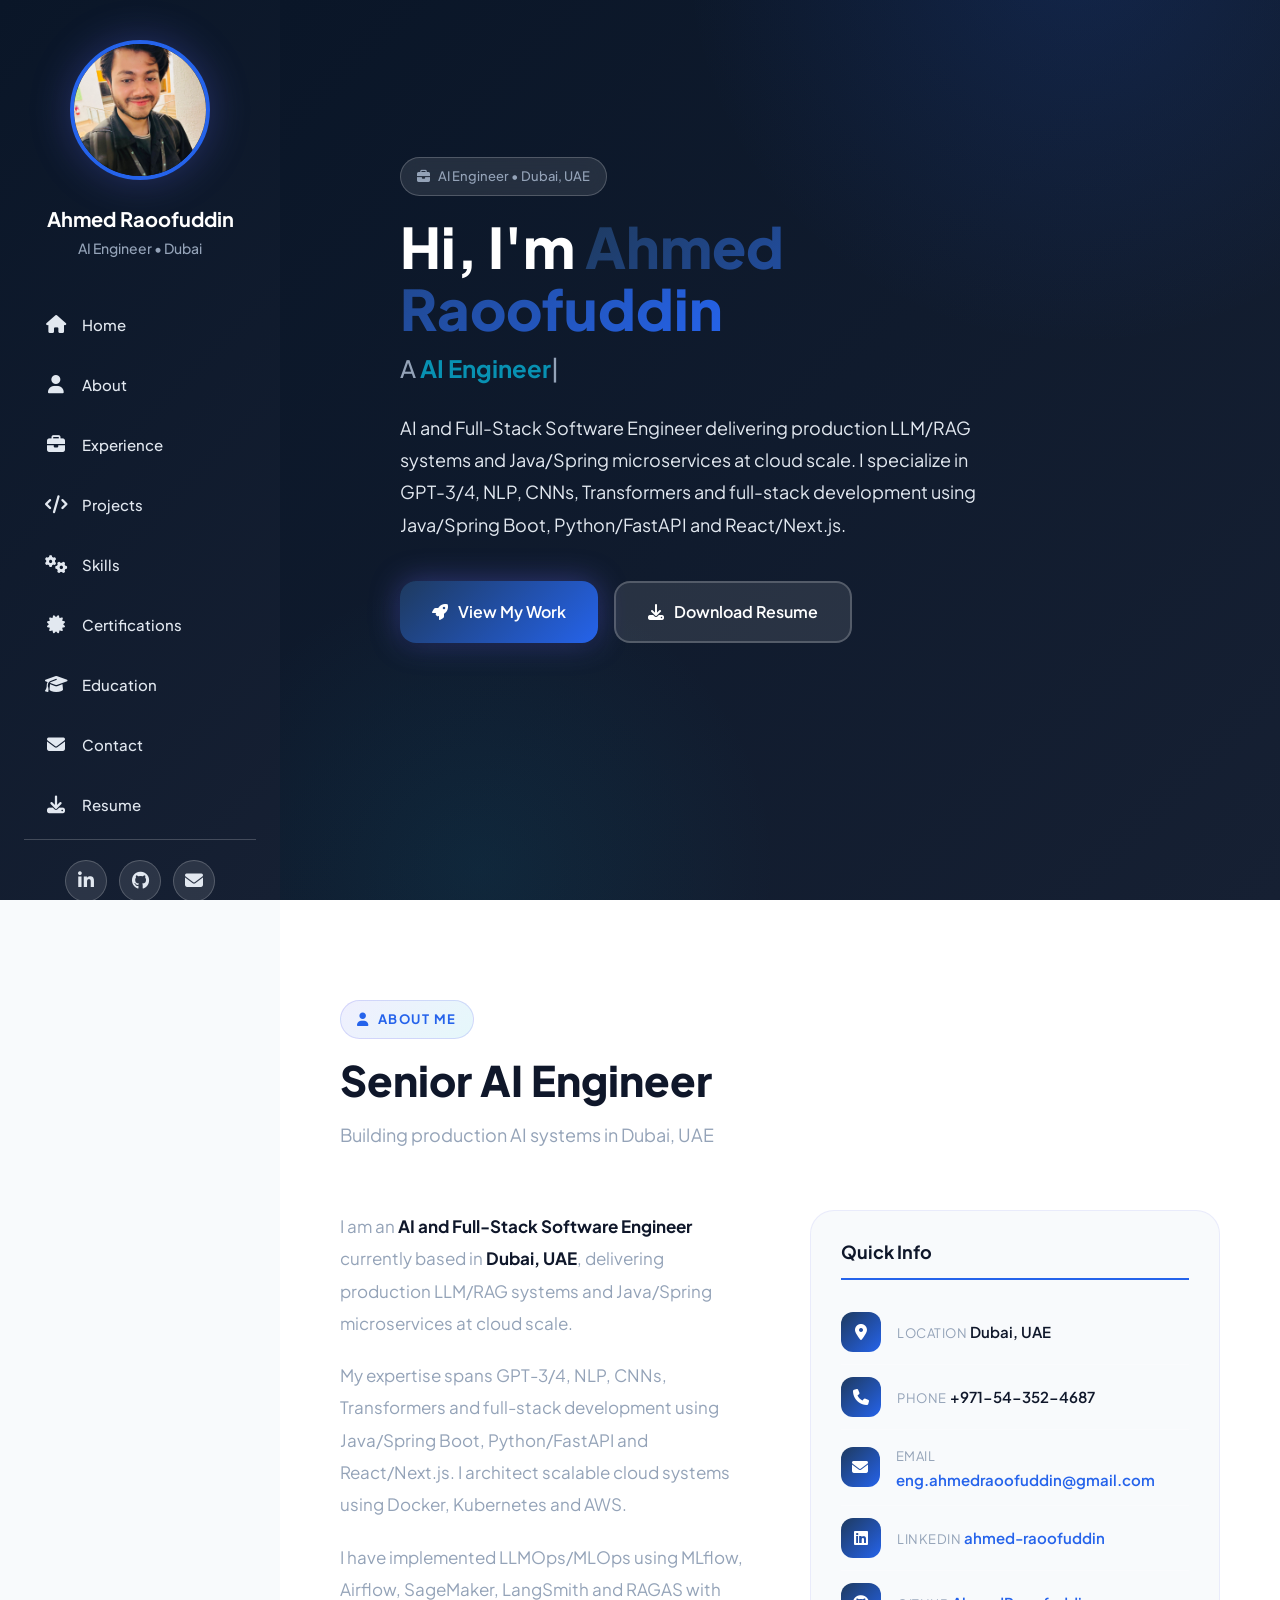
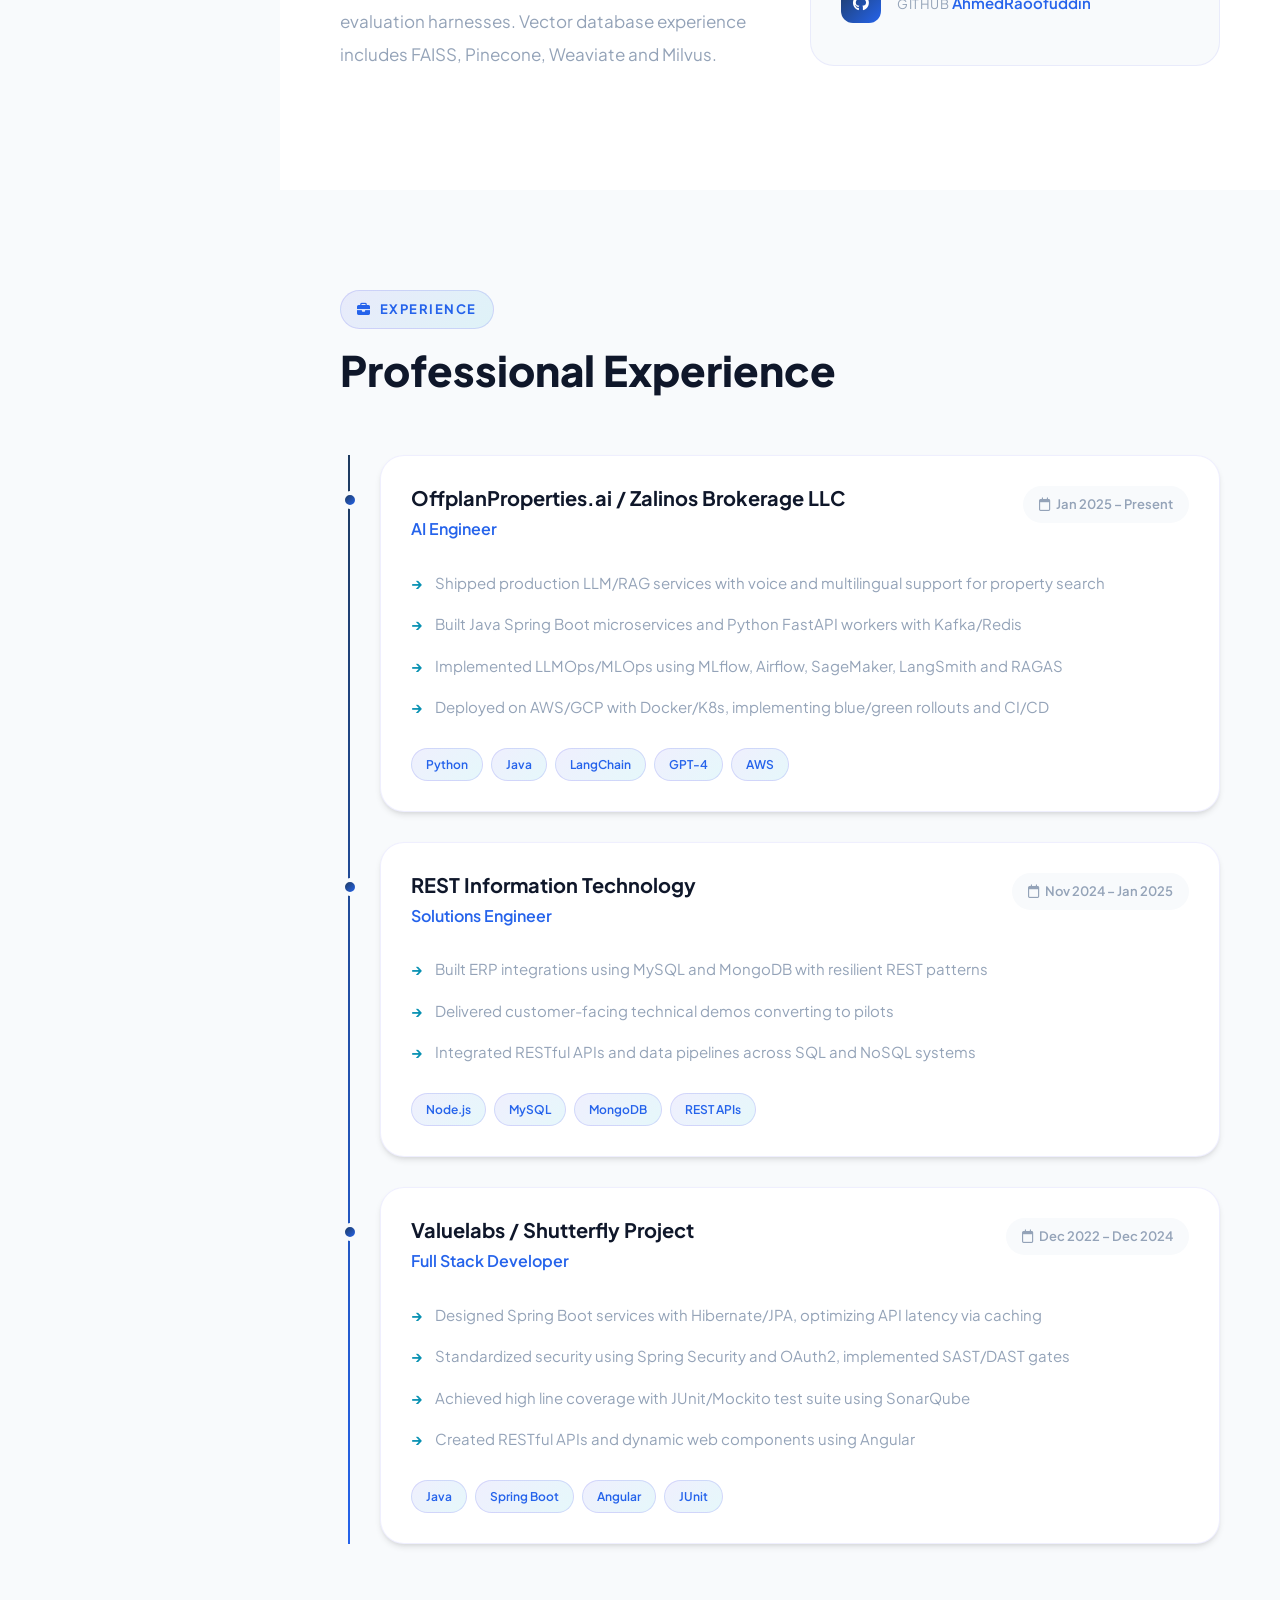
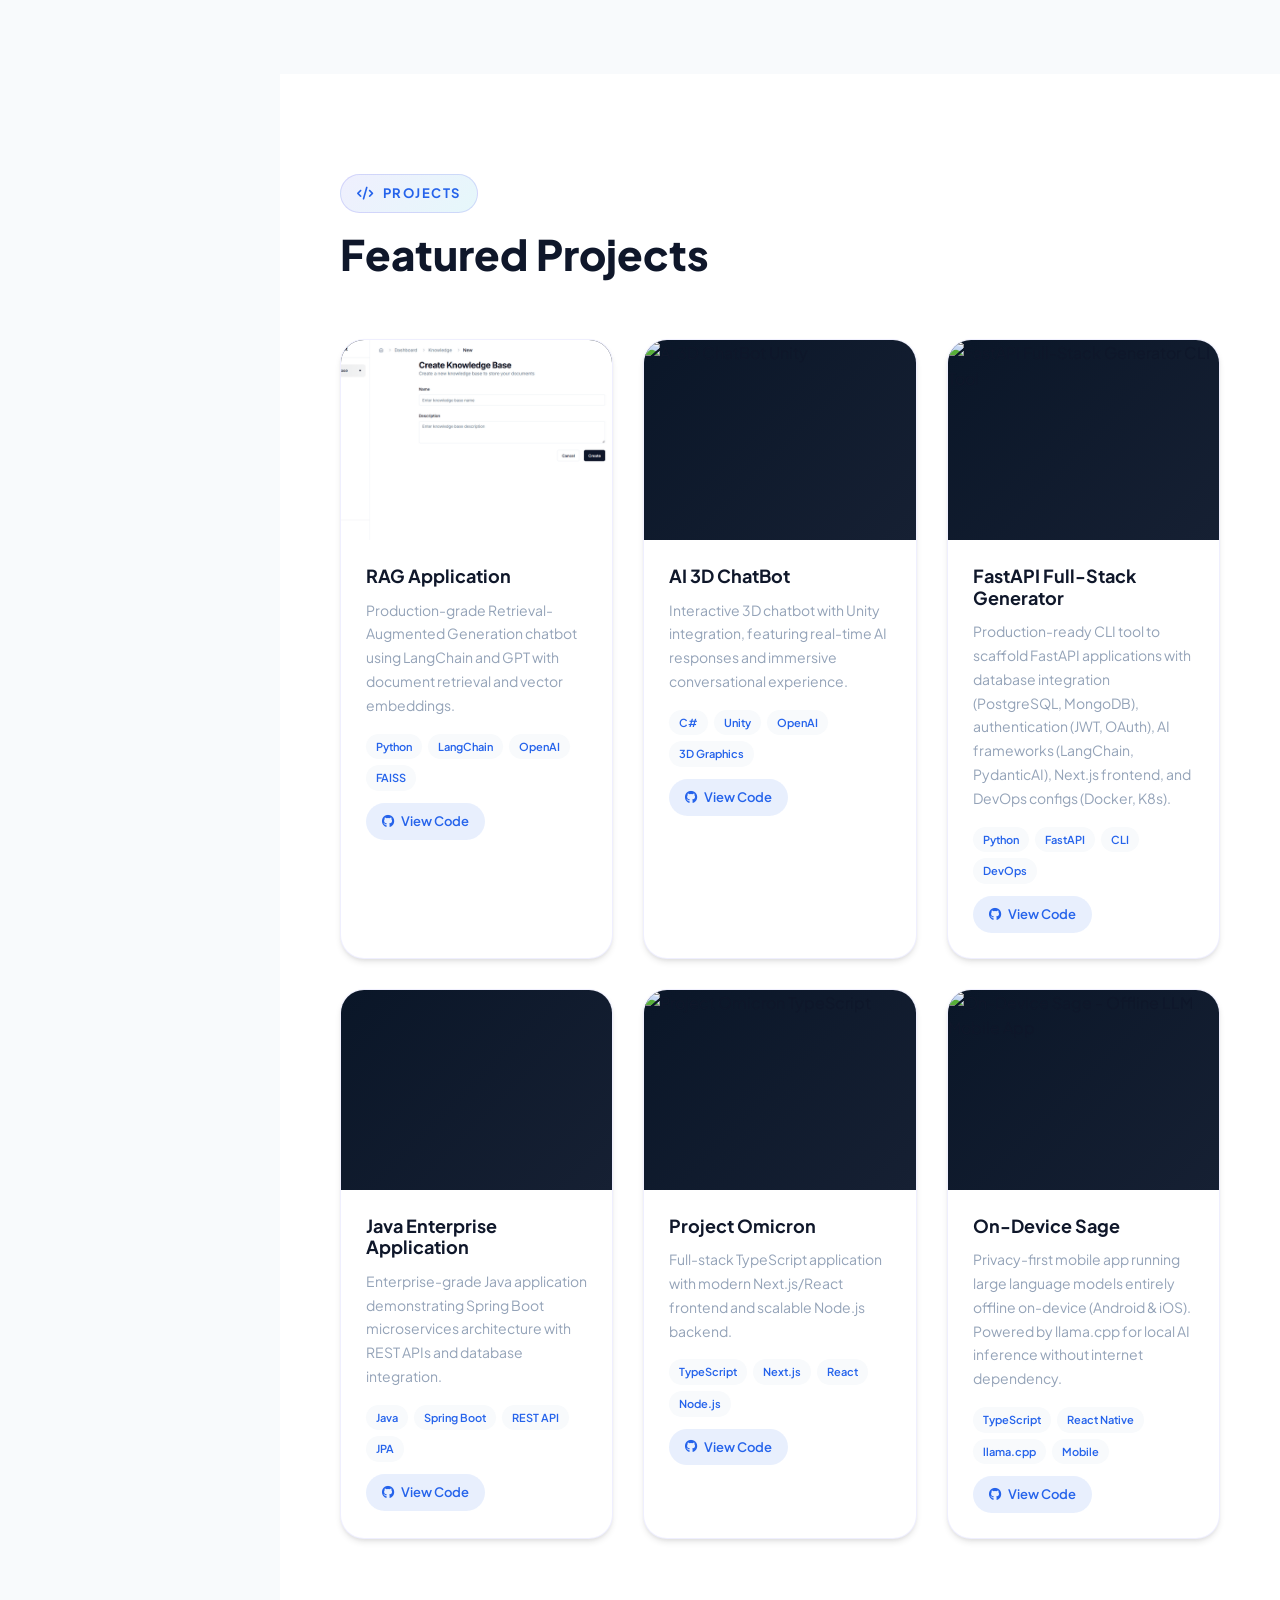
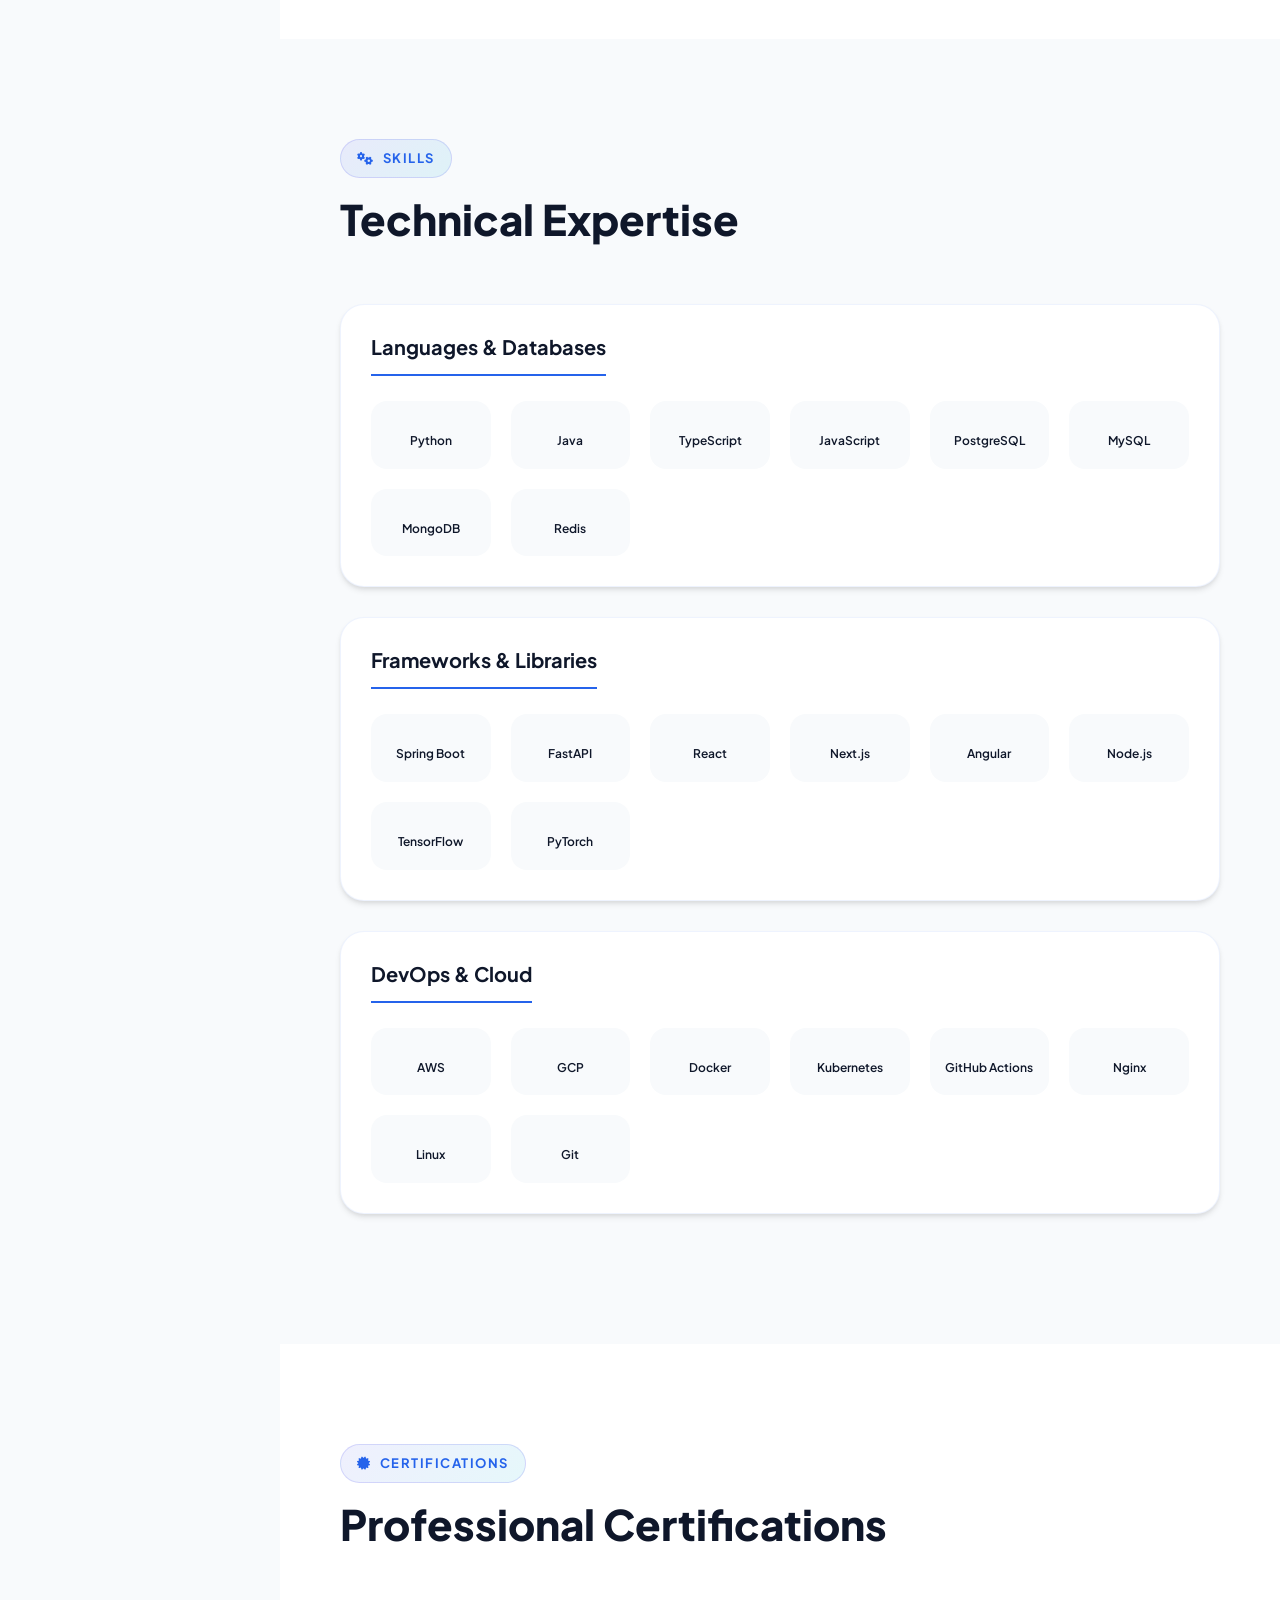
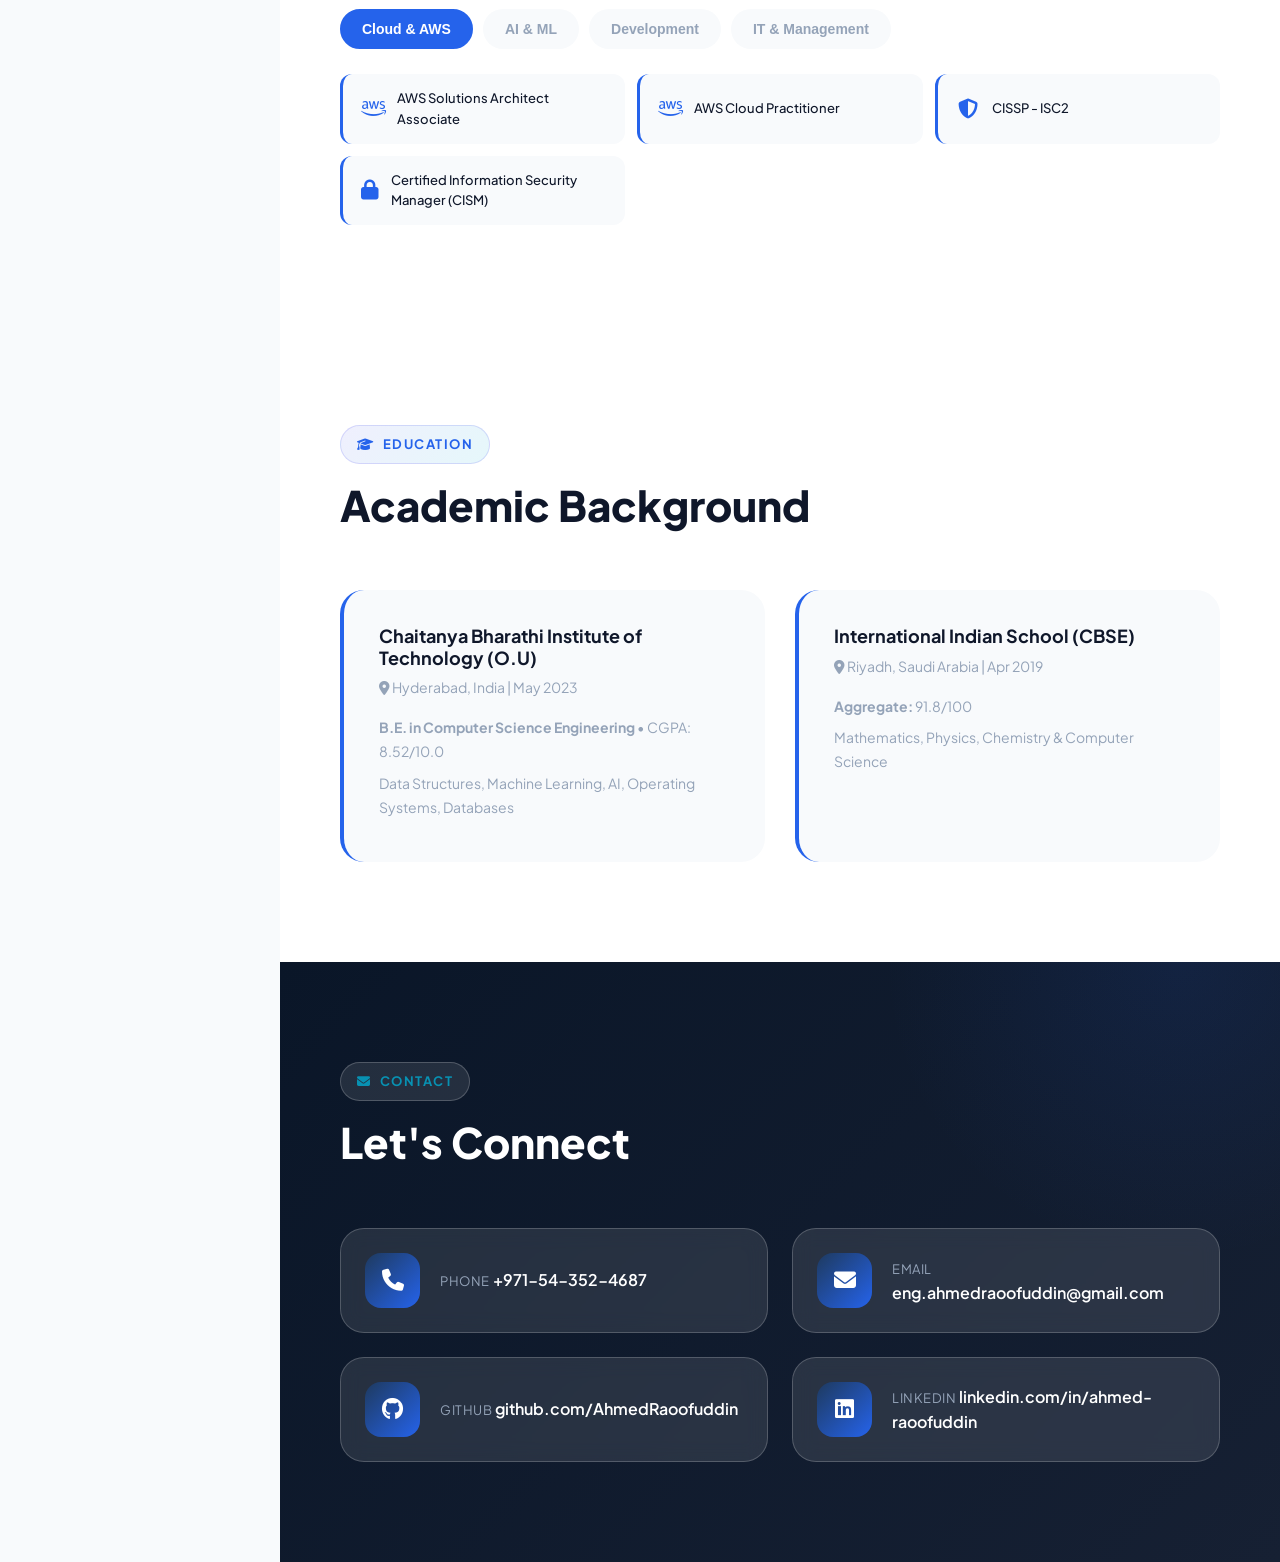
==== commit 6e536782: "Fix: Correct Generator and Local-Whisper project descriptions from GitHub" ====
--- a/index.html
+++ b/index.html
@@ -303,18 +303,19 @@
           </div>
         </div>
 
-        <!-- Generator -->
+        <!-- FastAPI Full-Stack Generator -->
         <div class="project-card">
           <div class="project-image">
-            <img src="./assets/img/app_start.gif" alt="Generator - AI Content Tool">
+            <img src="./assets/img/app_start.gif" alt="FastAPI Full-Stack Generator CLI Tool">
           </div>
           <div class="project-content">
-            <h3 class="project-title">Generator</h3>
-            <p class="project-description">Automated content generation using GPT models for SEO-optimized articles and marketing content with workflow automation.</p>
+            <h3 class="project-title">FastAPI Full-Stack Generator</h3>
+            <p class="project-description">Production-ready CLI tool to scaffold FastAPI applications with database integration (PostgreSQL, MongoDB), authentication (JWT, OAuth), AI frameworks (LangChain, PydanticAI), Next.js frontend, and DevOps configs (Docker, K8s).</p>
             <div class="project-tech">
               <span>Python</span>
-              <span>OpenAI</span>
-              <span>Automation</span>
+              <span>FastAPI</span>
+              <span>CLI</span>
+              <span>DevOps</span>
             </div>
             <div class="project-links">
               <a href="https://github.com/AhmedRaoofuddin/Generator" target="_blank" class="btn-sm"><i class="fa-brands fa-github"></i> View Code</a>
@@ -364,18 +365,19 @@
           </div>
         </div>
 
-        <!-- Local Whisper -->
+        <!-- On-Device Sage (Local Whisper) -->
         <div class="project-card">
           <div class="project-image">
-            <img src="./assets/img/App_Development.gif" alt="Local Whisper Speech-to-Text">
+            <img src="./assets/img/App_Development.gif" alt="On-Device Sage - Offline LLM Mobile App">
           </div>
           <div class="project-content">
-            <h3 class="project-title">Local Whisper</h3>
-            <p class="project-description">Local speech-to-text transcription using OpenAI Whisper model, enabling offline audio processing with high accuracy.</p>
+            <h3 class="project-title">On-Device Sage</h3>
+            <p class="project-description">Privacy-first mobile app running large language models entirely offline on-device (Android & iOS). Powered by llama.cpp for local AI inference without internet dependency.</p>
             <div class="project-tech">
               <span>TypeScript</span>
-              <span>Whisper</span>
-              <span>Speech-to-Text</span>
+              <span>React Native</span>
+              <span>llama.cpp</span>
+              <span>Mobile</span>
             </div>
             <div class="project-links">
               <a href="https://github.com/AhmedRaoofuddin/Local-Whisper" target="_blank" class="btn-sm"><i class="fa-brands fa-github"></i> View Code</a>
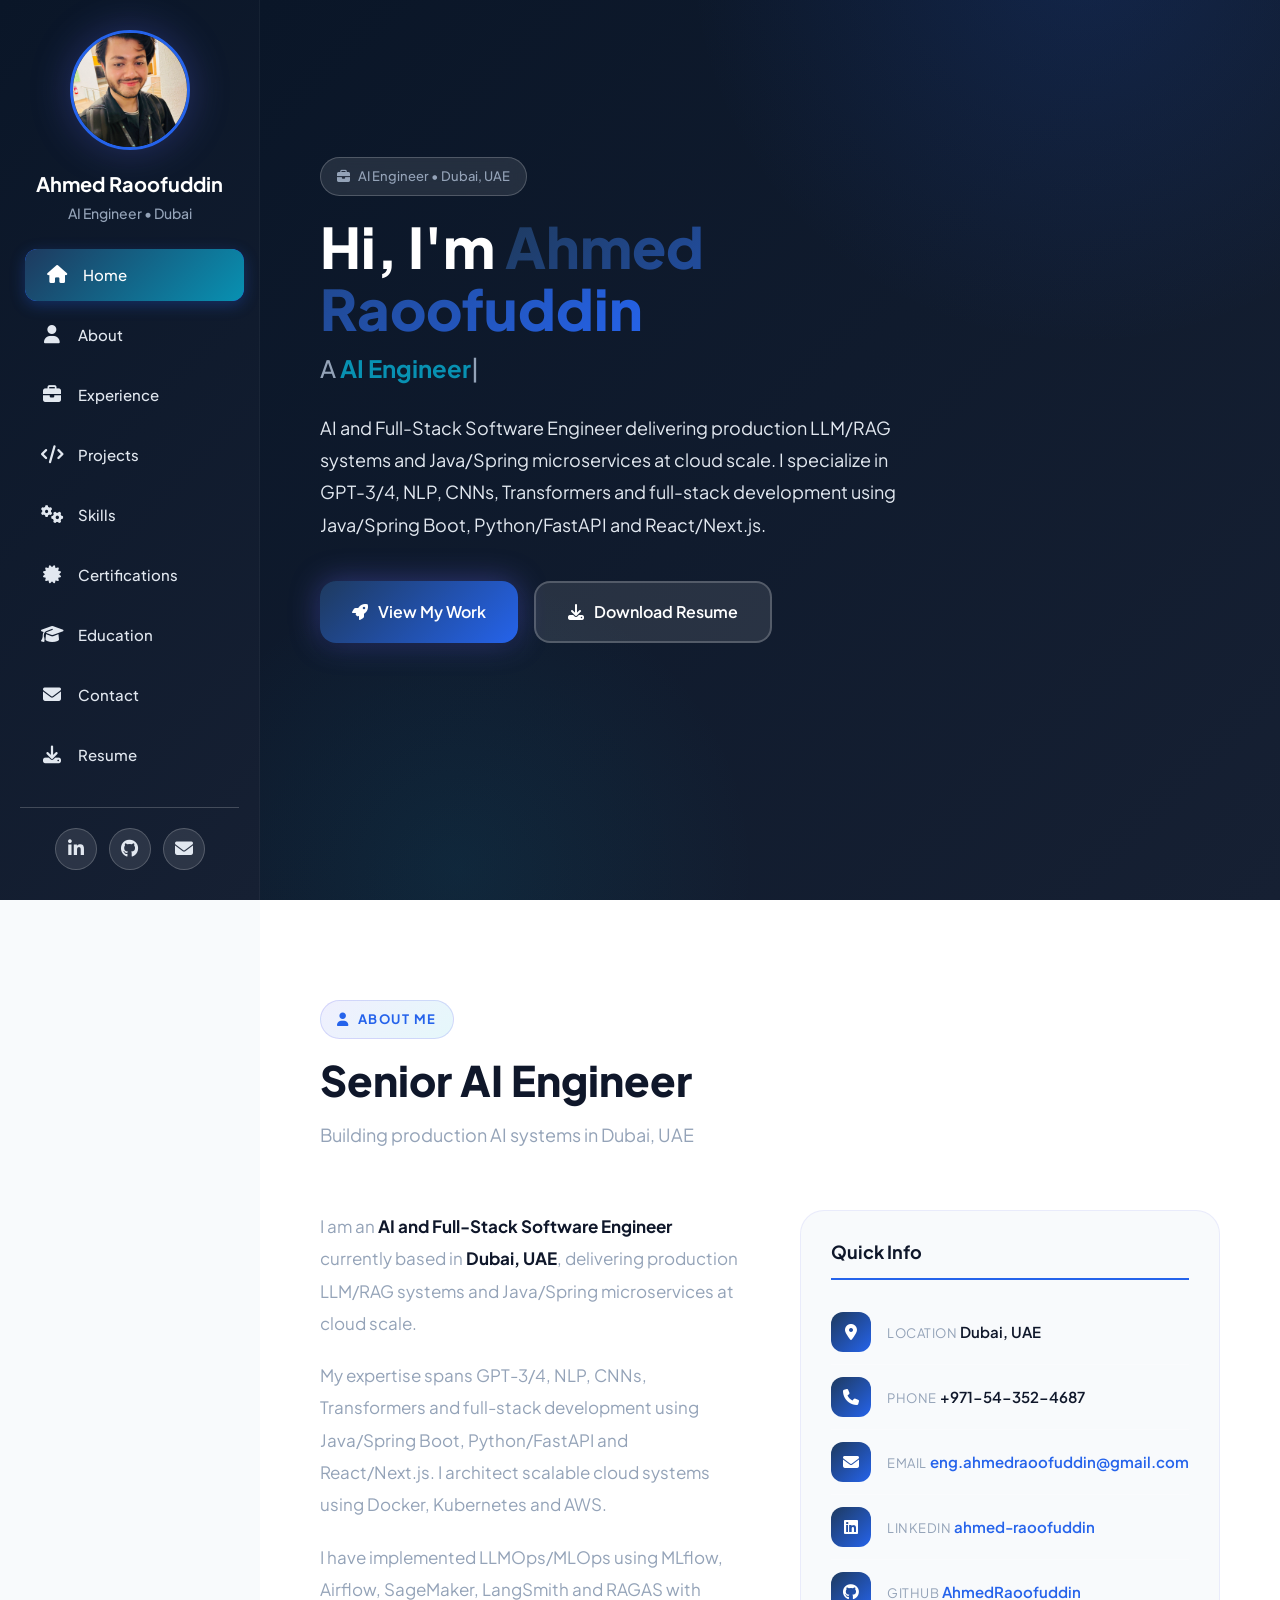
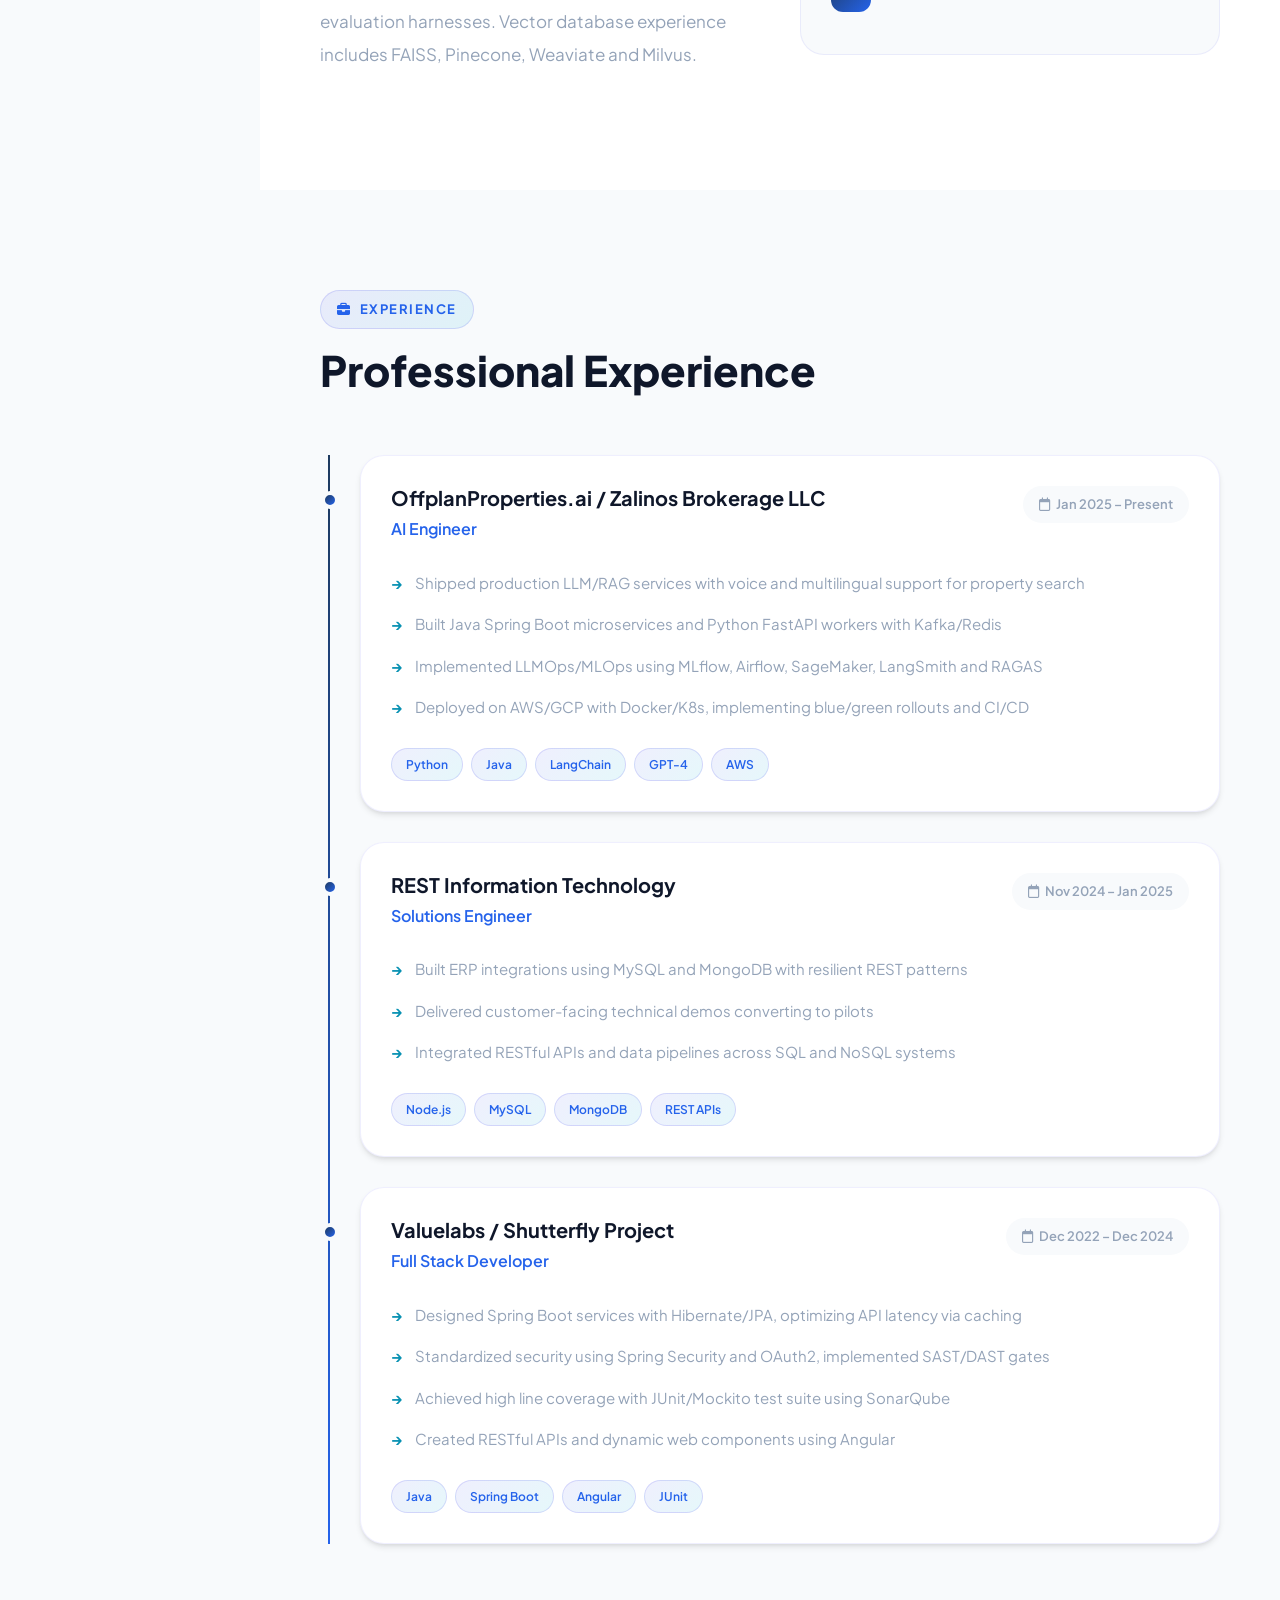
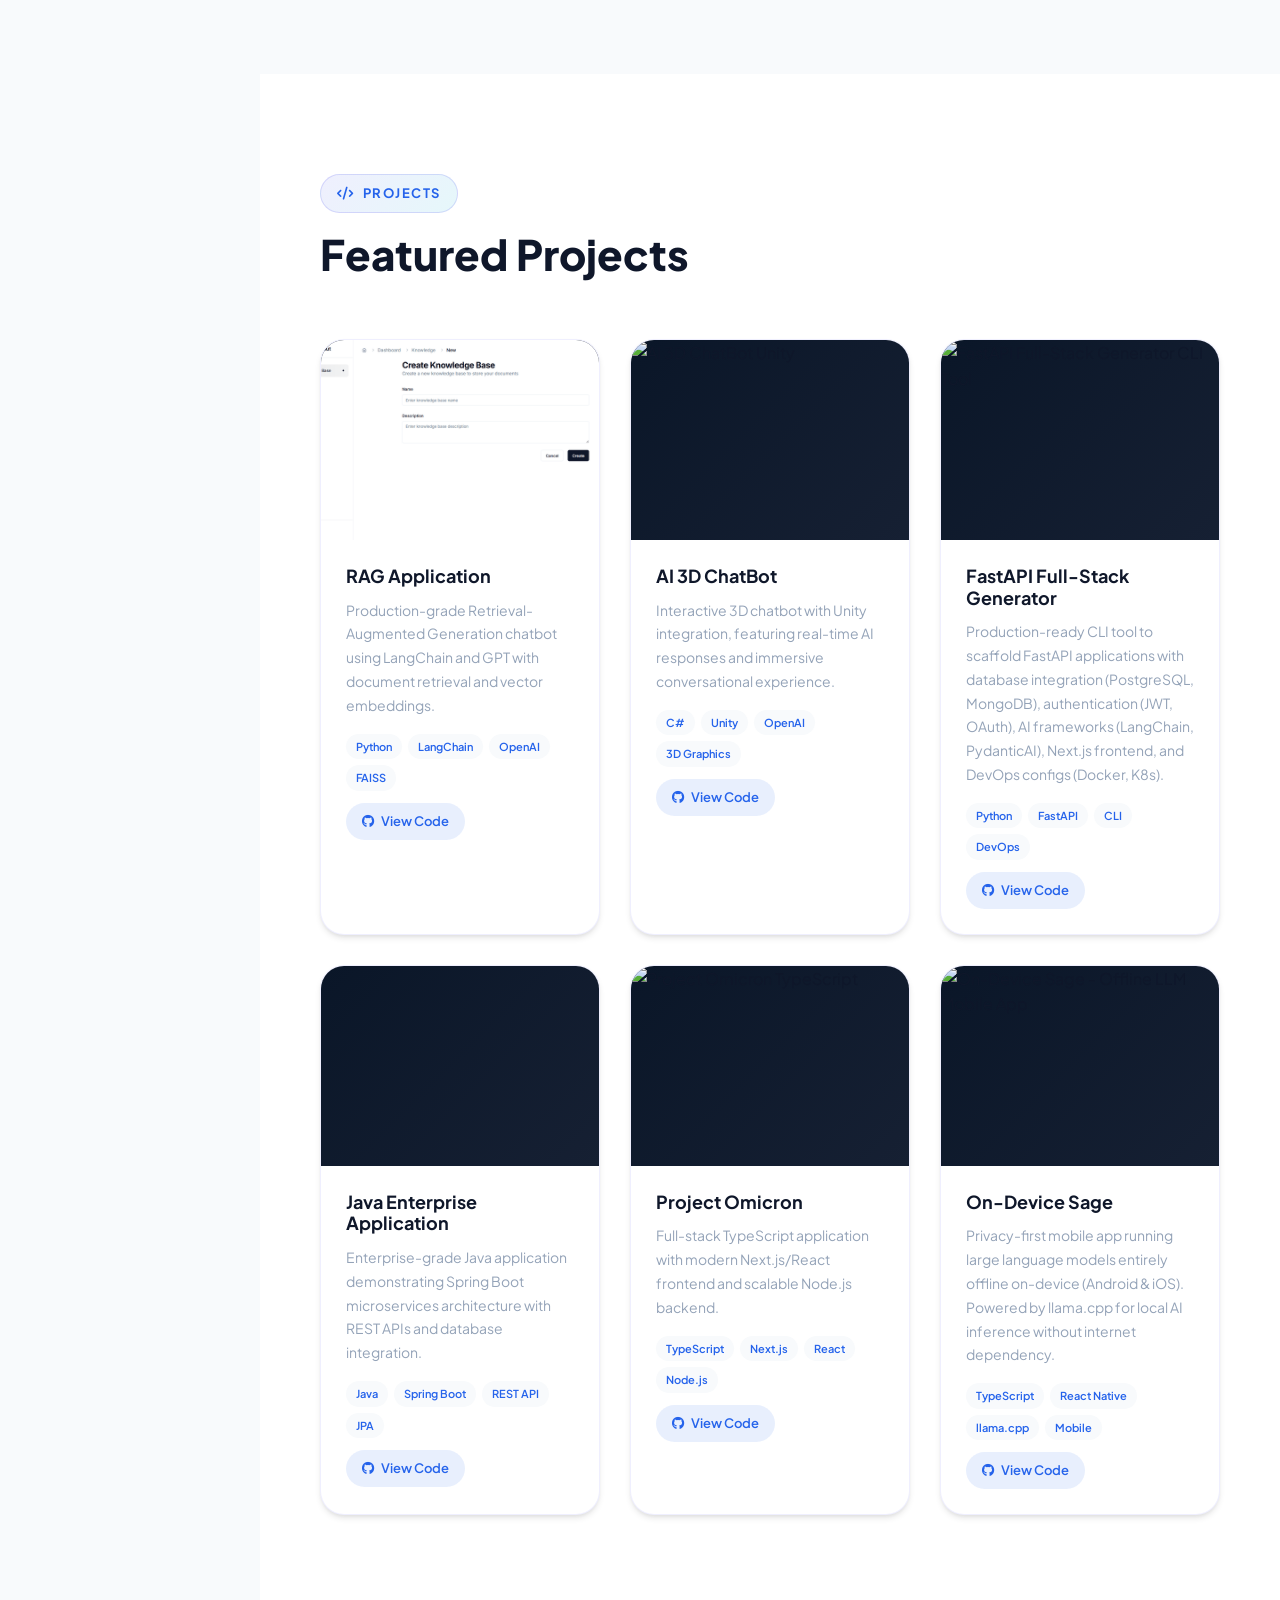
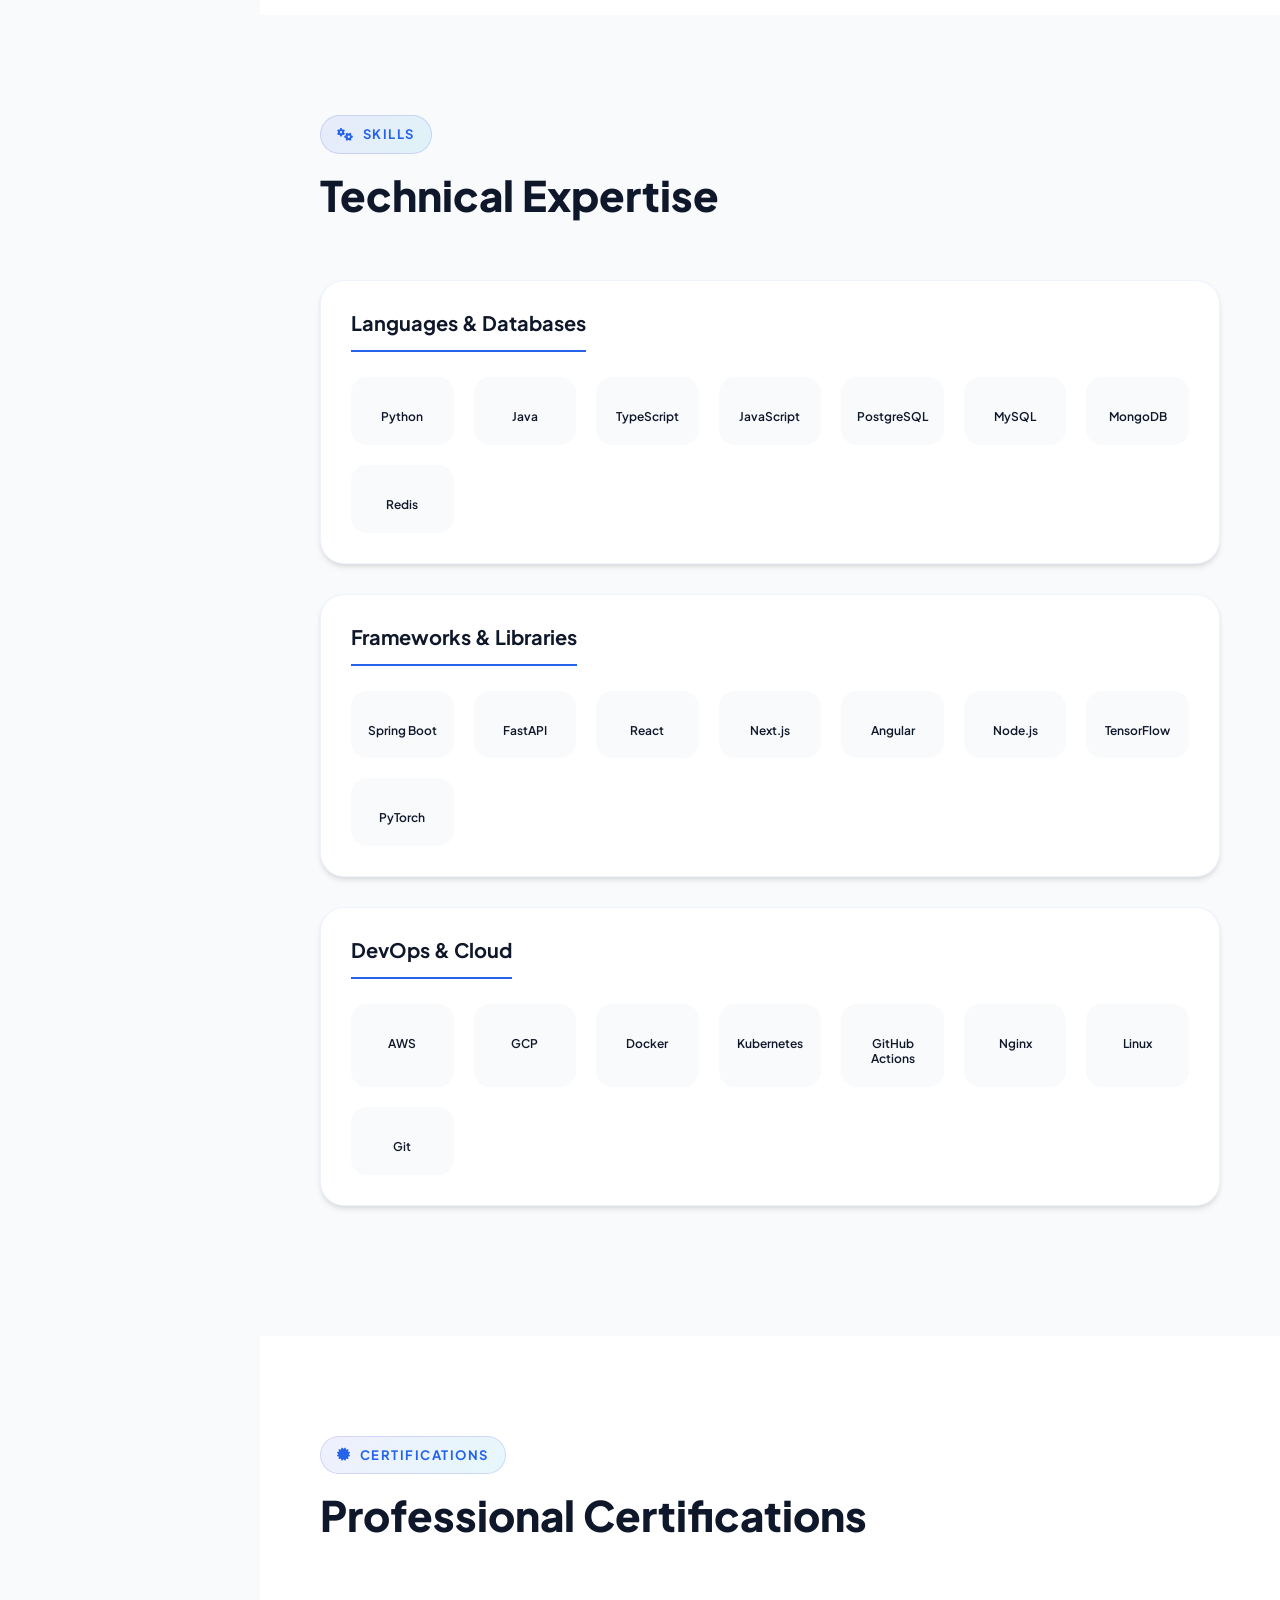
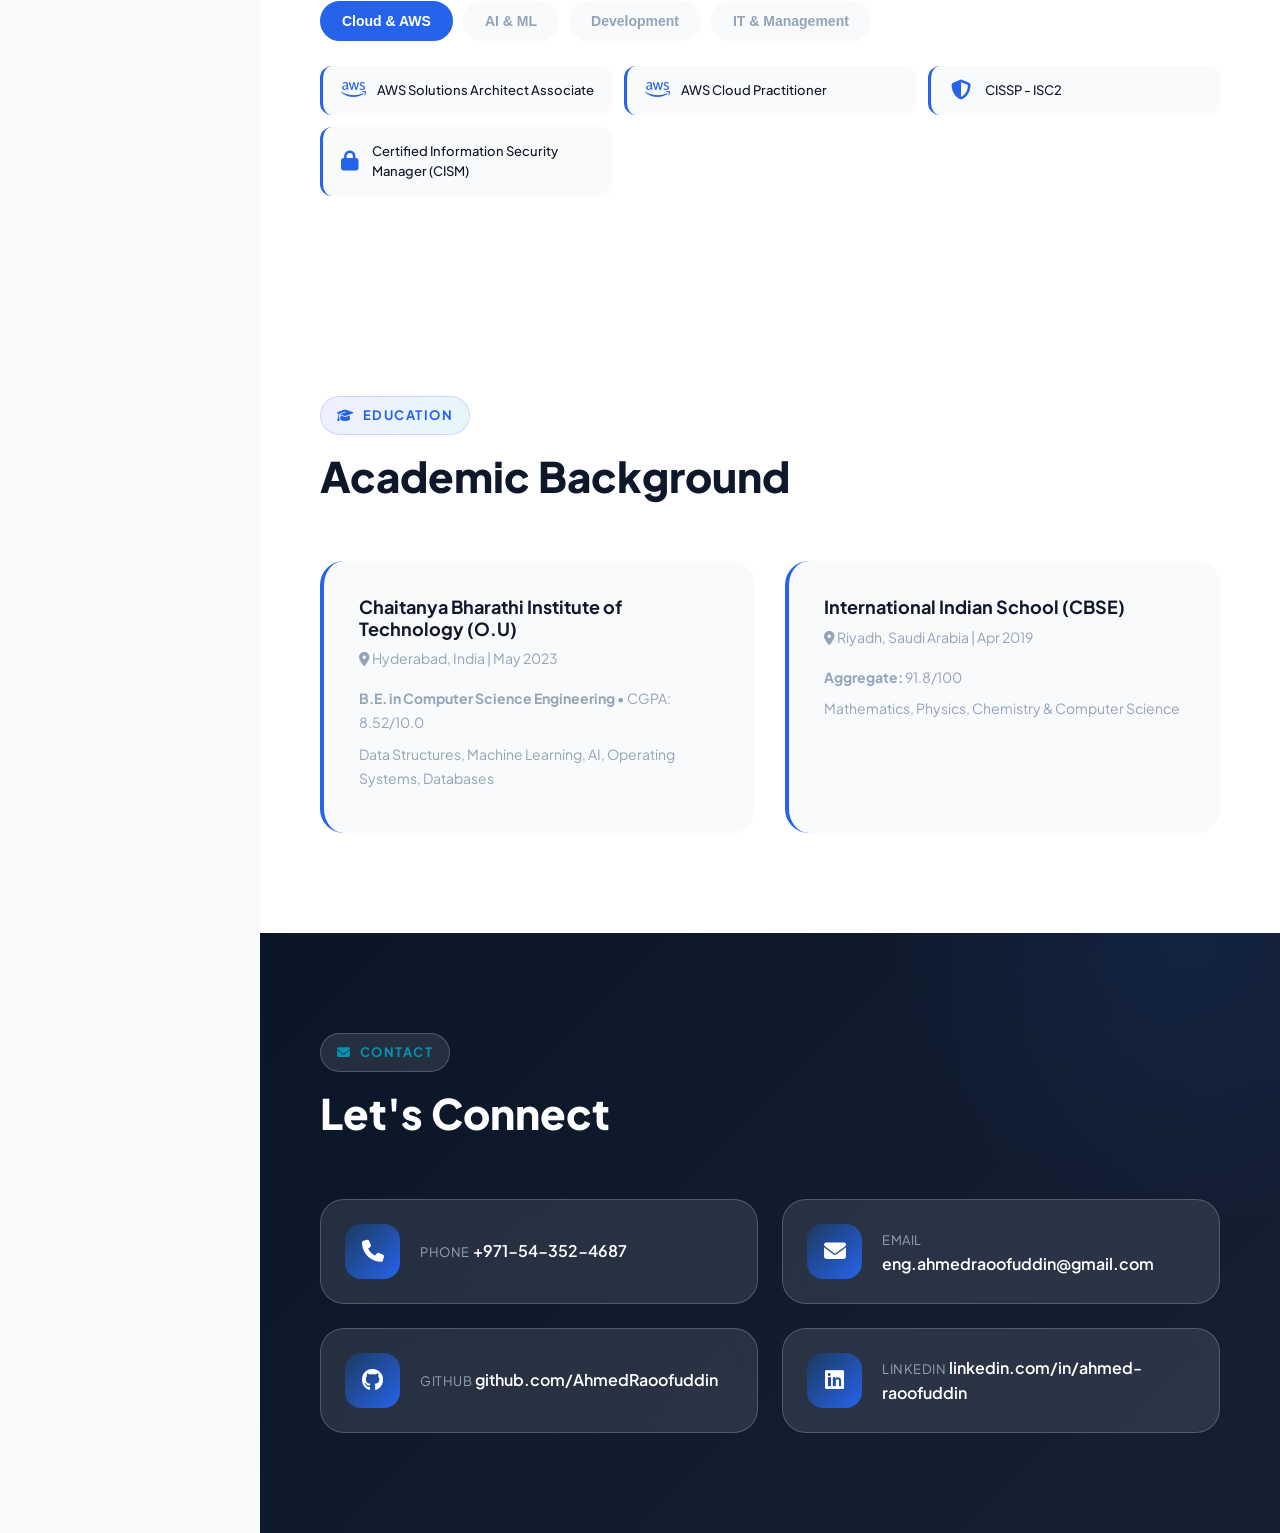
==== commit ee8949ed: "Fix: Reduce white spacing, add scroll spy for active sidebar highlighting" ====
--- a/index.html
+++ b/index.html
@@ -608,6 +608,32 @@
         }
       });
     });
+
+    // Scroll Spy - Highlight active sidebar link
+    const sections = document.querySelectorAll('section[id]');
+    const navLinks = document.querySelectorAll('.sidebar-nav a, .mobile-menu a');
+    
+    function highlightNavOnScroll() {
+      const scrollY = window.scrollY;
+      
+      sections.forEach(section => {
+        const sectionHeight = section.offsetHeight;
+        const sectionTop = section.offsetTop - 100;
+        const sectionId = section.getAttribute('id');
+        
+        if (scrollY > sectionTop && scrollY <= sectionTop + sectionHeight) {
+          navLinks.forEach(link => {
+            link.classList.remove('active');
+            if (link.getAttribute('href') === '#' + sectionId) {
+              link.classList.add('active');
+            }
+          });
+        }
+      });
+    }
+    
+    window.addEventListener('scroll', highlightNavOnScroll);
+    highlightNavOnScroll(); // Run on load
   </script>
 </body>
 </html>
--- a/assets/css/style.css
+++ b/assets/css/style.css
@@ -51,9 +51,9 @@
 
 .sidebar-profile img,
 .mobile-header .logo img {
-  width: 140px !important;
-  height: 140px !important;
-  max-width: 140px !important;
+  width: 120px !important;
+  height: 120px !important;
+  max-width: 120px !important;
   object-fit: cover !important;
 }
 
@@ -77,6 +77,58 @@
   -webkit-font-smoothing: antialiased;
 }
 
+/* ============================================
+   CUSTOM SCROLLBAR - Clean & Minimal
+   ============================================ */
+
+/* Webkit Browsers (Chrome, Safari, Edge) */
+::-webkit-scrollbar {
+  width: 8px;
+  height: 8px;
+}
+
+::-webkit-scrollbar-track {
+  background: transparent;
+}
+
+::-webkit-scrollbar-thumb {
+  background: rgba(37, 99, 235, 0.3);
+  border-radius: 10px;
+  transition: background 0.3s ease;
+}
+
+::-webkit-scrollbar-thumb:hover {
+  background: rgba(37, 99, 235, 0.6);
+}
+
+/* Main content scrollbar */
+.main-content::-webkit-scrollbar {
+  width: 6px;
+}
+
+.main-content::-webkit-scrollbar-track {
+  background: var(--primary);
+}
+
+.main-content::-webkit-scrollbar-thumb {
+  background: rgba(255, 255, 255, 0.15);
+  border-radius: 10px;
+}
+
+.main-content::-webkit-scrollbar-thumb:hover {
+  background: rgba(255, 255, 255, 0.3);
+}
+
+/* Firefox */
+* {
+  scrollbar-width: thin;
+  scrollbar-color: rgba(37, 99, 235, 0.3) transparent;
+}
+
+.main-content {
+  scrollbar-color: rgba(255, 255, 255, 0.15) var(--primary);
+}
+
 /* Typography */
 h1, h2, h3, h4, h5, h6 {
   font-weight: 700;
@@ -102,29 +154,30 @@
   position: fixed;
   left: 0;
   top: 0;
-  width: 280px;
+  width: 260px;
   height: 100vh;
   background: var(--gradient-2);
-  padding: 40px 24px;
+  padding: 30px 20px;
   z-index: 1000;
   display: flex;
   flex-direction: column;
   overflow-y: auto;
+  border-right: 1px solid rgba(255,255,255,0.05);
 }
 
 .sidebar-profile {
   text-align: center;
-  margin-bottom: 40px;
+  margin-bottom: 25px;
 }
 
 .sidebar-profile img {
-  width: 140px;
-  height: 140px;
+  width: 120px;
+  height: 120px;
   border-radius: 50%;
   object-fit: cover;
-  border: 4px solid var(--accent-1);
+  border: 3px solid var(--accent-1);
   box-shadow: var(--shadow-glow);
-  margin-bottom: 20px;
+  margin-bottom: 15px;
   transition: var(--transition);
 }
 
@@ -195,6 +248,12 @@
 .sidebar-nav a.active {
   color: var(--text-white);
   transform: translateX(5px);
+  background: rgba(37, 99, 235, 0.15);
+}
+
+.sidebar-nav a.active {
+  background: var(--accent-1);
+  box-shadow: 0 4px 15px rgba(37, 99, 235, 0.3);
 }
 
 .sidebar-nav a i {
@@ -368,8 +427,67 @@
    ============================================ */
 
 .main-content {
-  margin-left: 280px;
+  margin-left: 260px;
   min-height: 100vh;
+  overflow-y: auto;
+  overflow-x: hidden;
+  position: relative;
+  transition: margin-left 0.3s ease;
+}
+
+/* Responsive Layout - Sidebar to Content */
+@media (max-width: 1200px) {
+  .sidebar {
+    width: 220px;
+    padding: 25px 16px;
+  }
+  
+  .main-content {
+    margin-left: 220px;
+  }
+  
+  .sidebar-profile {
+    margin-bottom: 25px;
+  }
+  
+  .sidebar-profile img {
+    width: 100px !important;
+    height: 100px !important;
+    max-width: 100px !important;
+  }
+  
+  .sidebar-profile h3 {
+    font-size: 16px;
+  }
+  
+  .sidebar-profile p {
+    font-size: 12px;
+  }
+  
+  .sidebar-nav a {
+    padding: 10px 14px;
+    font-size: 13px;
+  }
+  
+  .sidebar-nav a i {
+    font-size: 16px;
+    margin-right: 10px;
+  }
+}
+
+@media (max-width: 992px) {
+  .sidebar {
+    display: none;
+  }
+  
+  .mobile-header {
+    display: flex;
+  }
+  
+  .main-content {
+    margin-left: 0;
+    padding-top: 70px;
+  }
 }
 
 /* ============================================
@@ -1576,3 +1694,108 @@
 #slide-out {
   display: none !important;
 }
+
+/* ============================================
+   SIDEBAR SCROLLBAR - Clean Minimal
+   ============================================ */
+
+.sidebar::-webkit-scrollbar {
+  width: 4px;
+}
+
+.sidebar::-webkit-scrollbar-track {
+  background: transparent;
+}
+
+.sidebar::-webkit-scrollbar-thumb {
+  background: rgba(255, 255, 255, 0.15);
+  border-radius: 10px;
+}
+
+.sidebar::-webkit-scrollbar-thumb:hover {
+  background: rgba(255, 255, 255, 0.25);
+}
+
+.sidebar {
+  scrollbar-width: thin;
+  scrollbar-color: rgba(255, 255, 255, 0.15) transparent;
+}
+
+/* Mobile menu scrollbar */
+.mobile-menu::-webkit-scrollbar {
+  width: 4px;
+}
+
+.mobile-menu::-webkit-scrollbar-track {
+  background: transparent;
+}
+
+.mobile-menu::-webkit-scrollbar-thumb {
+  background: rgba(255, 255, 255, 0.2);
+  border-radius: 10px;
+}
+
+/* ============================================
+   RESPONSIVE CONTENT LAYOUT
+   ============================================ */
+
+/* Smooth sidebar-content transition on resize */
+@media (min-width: 993px) {
+  .main-content {
+    margin-left: 260px;
+  }
+  
+  .hero {
+    padding-left: 0;
+  }
+}
+
+@media (min-width: 1201px) {
+  .sidebar {
+    width: 260px;
+    padding: 30px 20px;
+  }
+  
+  .main-content {
+    margin-left: 260px;
+  }
+}
+
+/* Large screens optimization */
+@media (min-width: 1600px) {
+  .main-content {
+    max-width: calc(100vw - 260px);
+  }
+  
+  section {
+    max-width: 1400px;
+    margin-left: auto;
+    margin-right: auto;
+  }
+}
+
+/* Content padding consistency */
+@media (max-width: 992px) {
+  .hero-content,
+  .about-content,
+  .section-header,
+  .timeline,
+  .projects-grid,
+  .skills-category,
+  .education-grid,
+  .contact-grid {
+    padding-left: 20px;
+    padding-right: 20px;
+  }
+}
+
+/* Smooth scroll behavior for sections */
+section {
+  scroll-margin-top: 80px;
+}
+
+@media (min-width: 993px) {
+  section {
+    scroll-margin-top: 20px;
+  }
+}
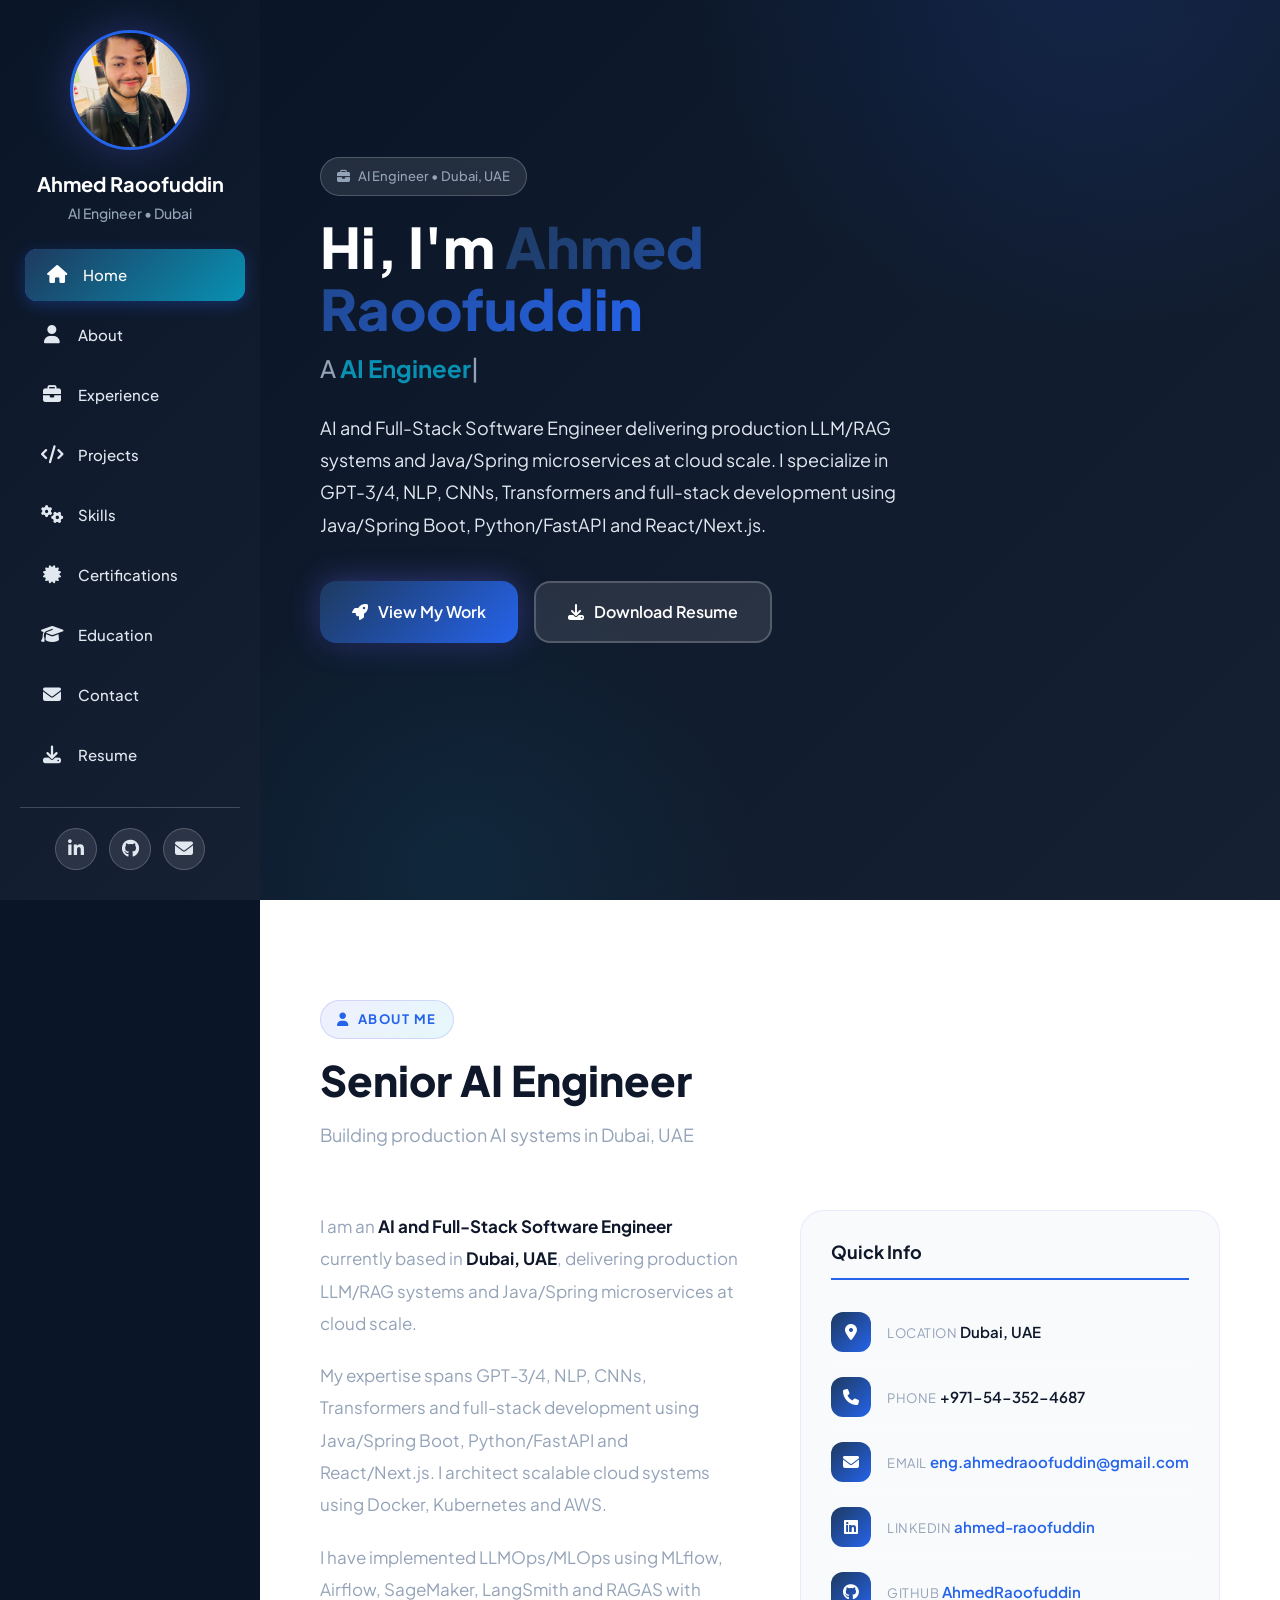
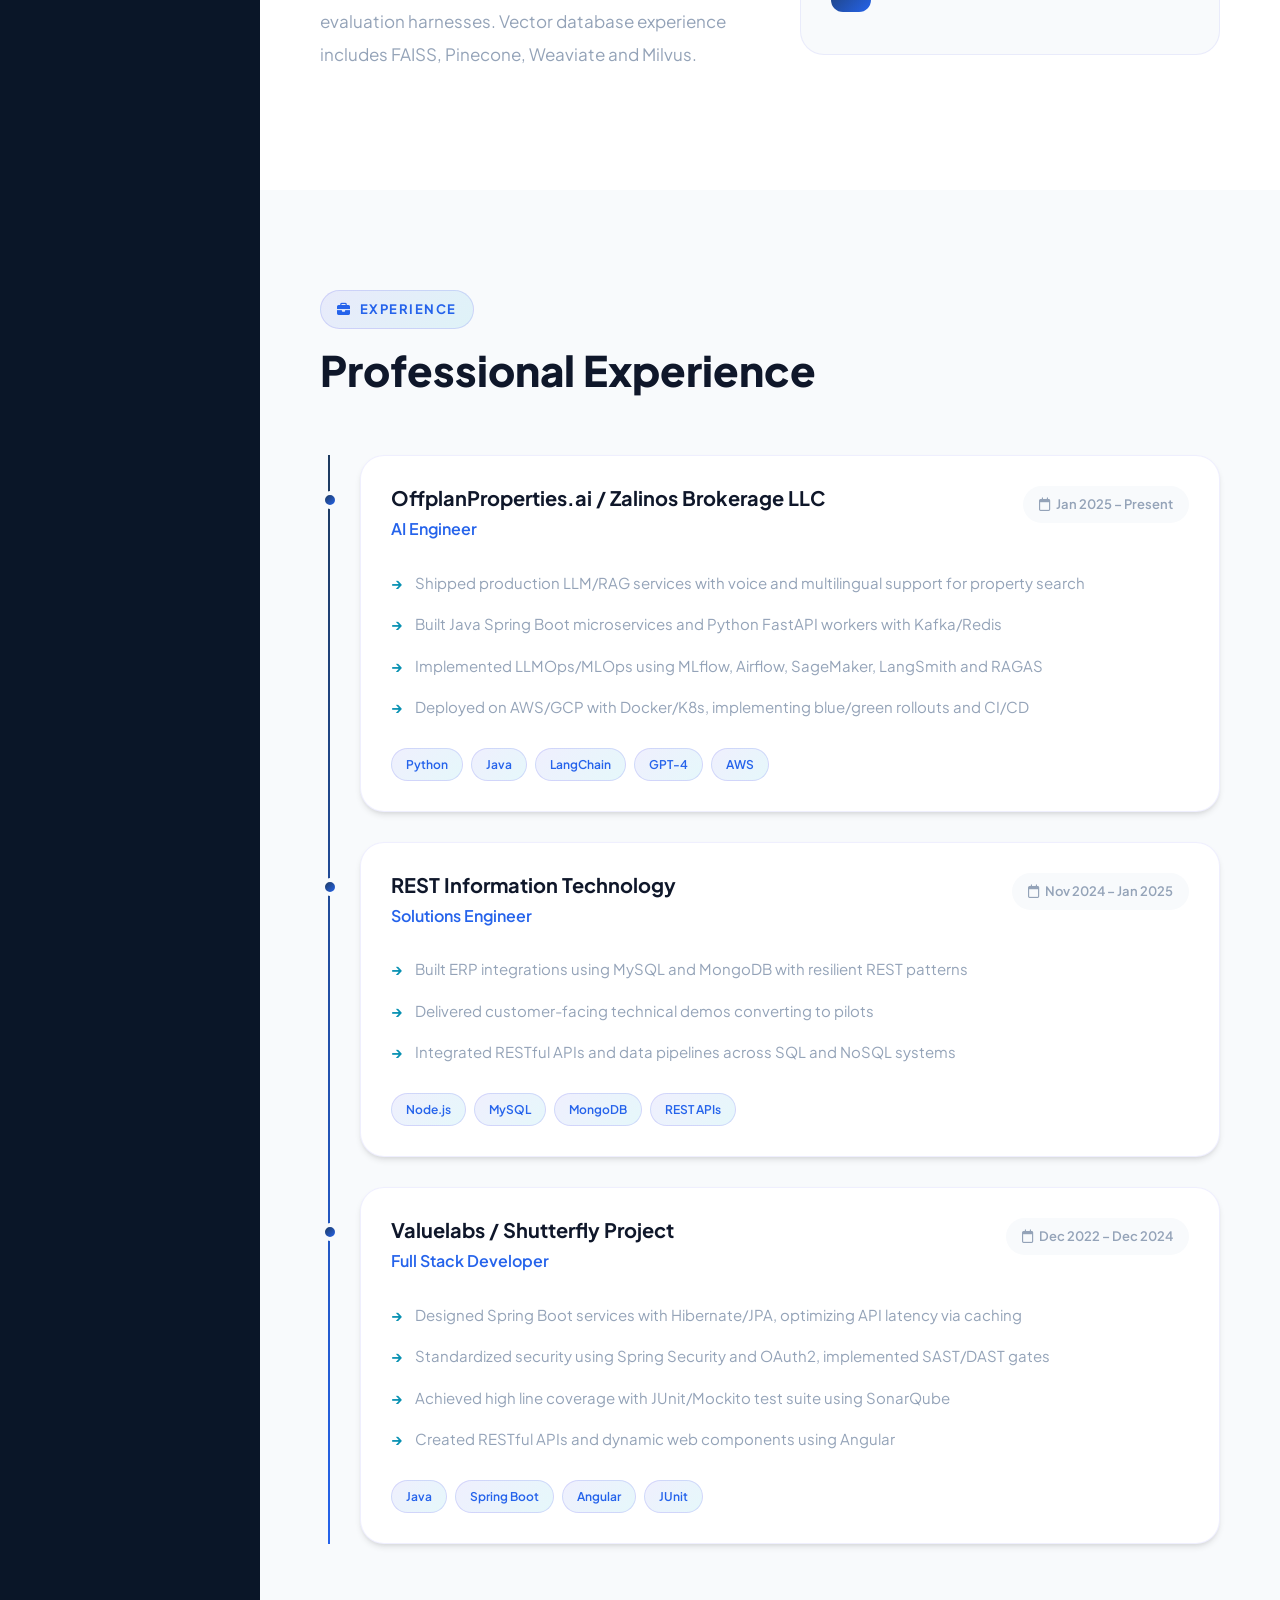
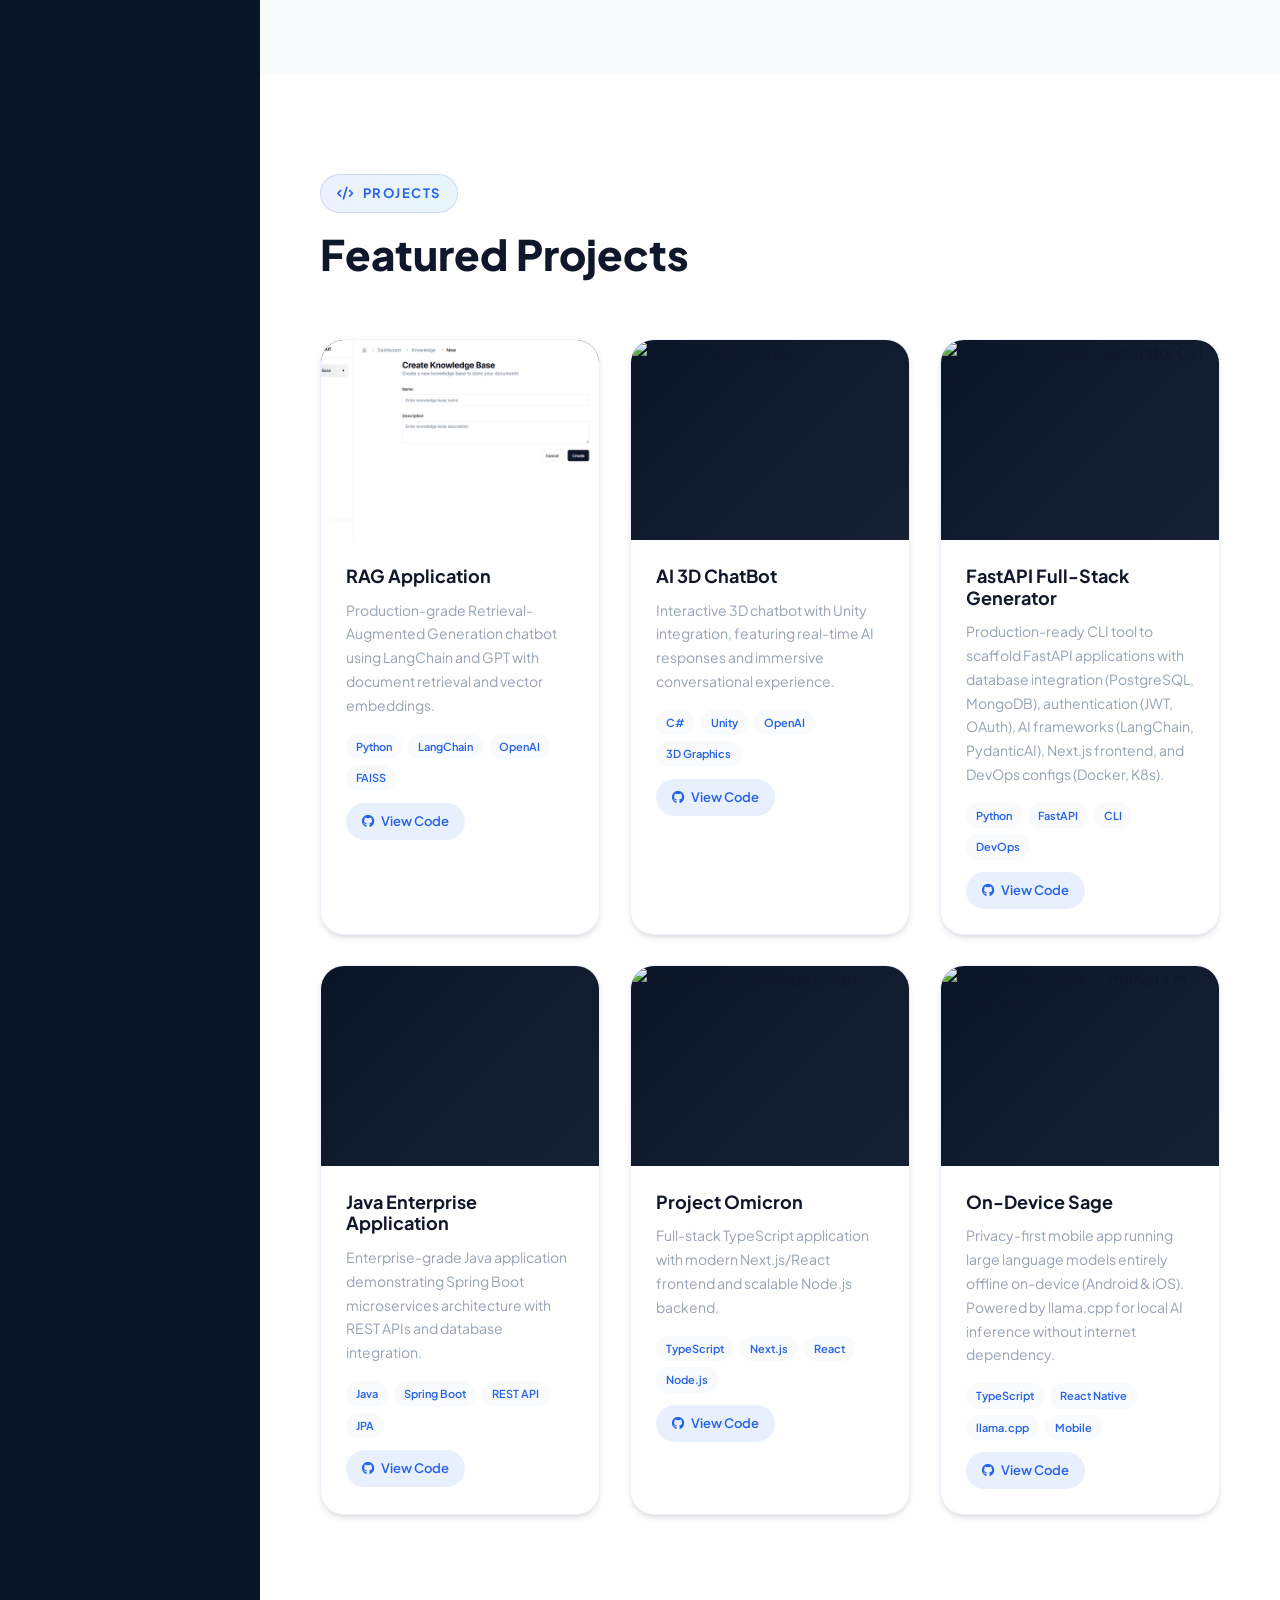
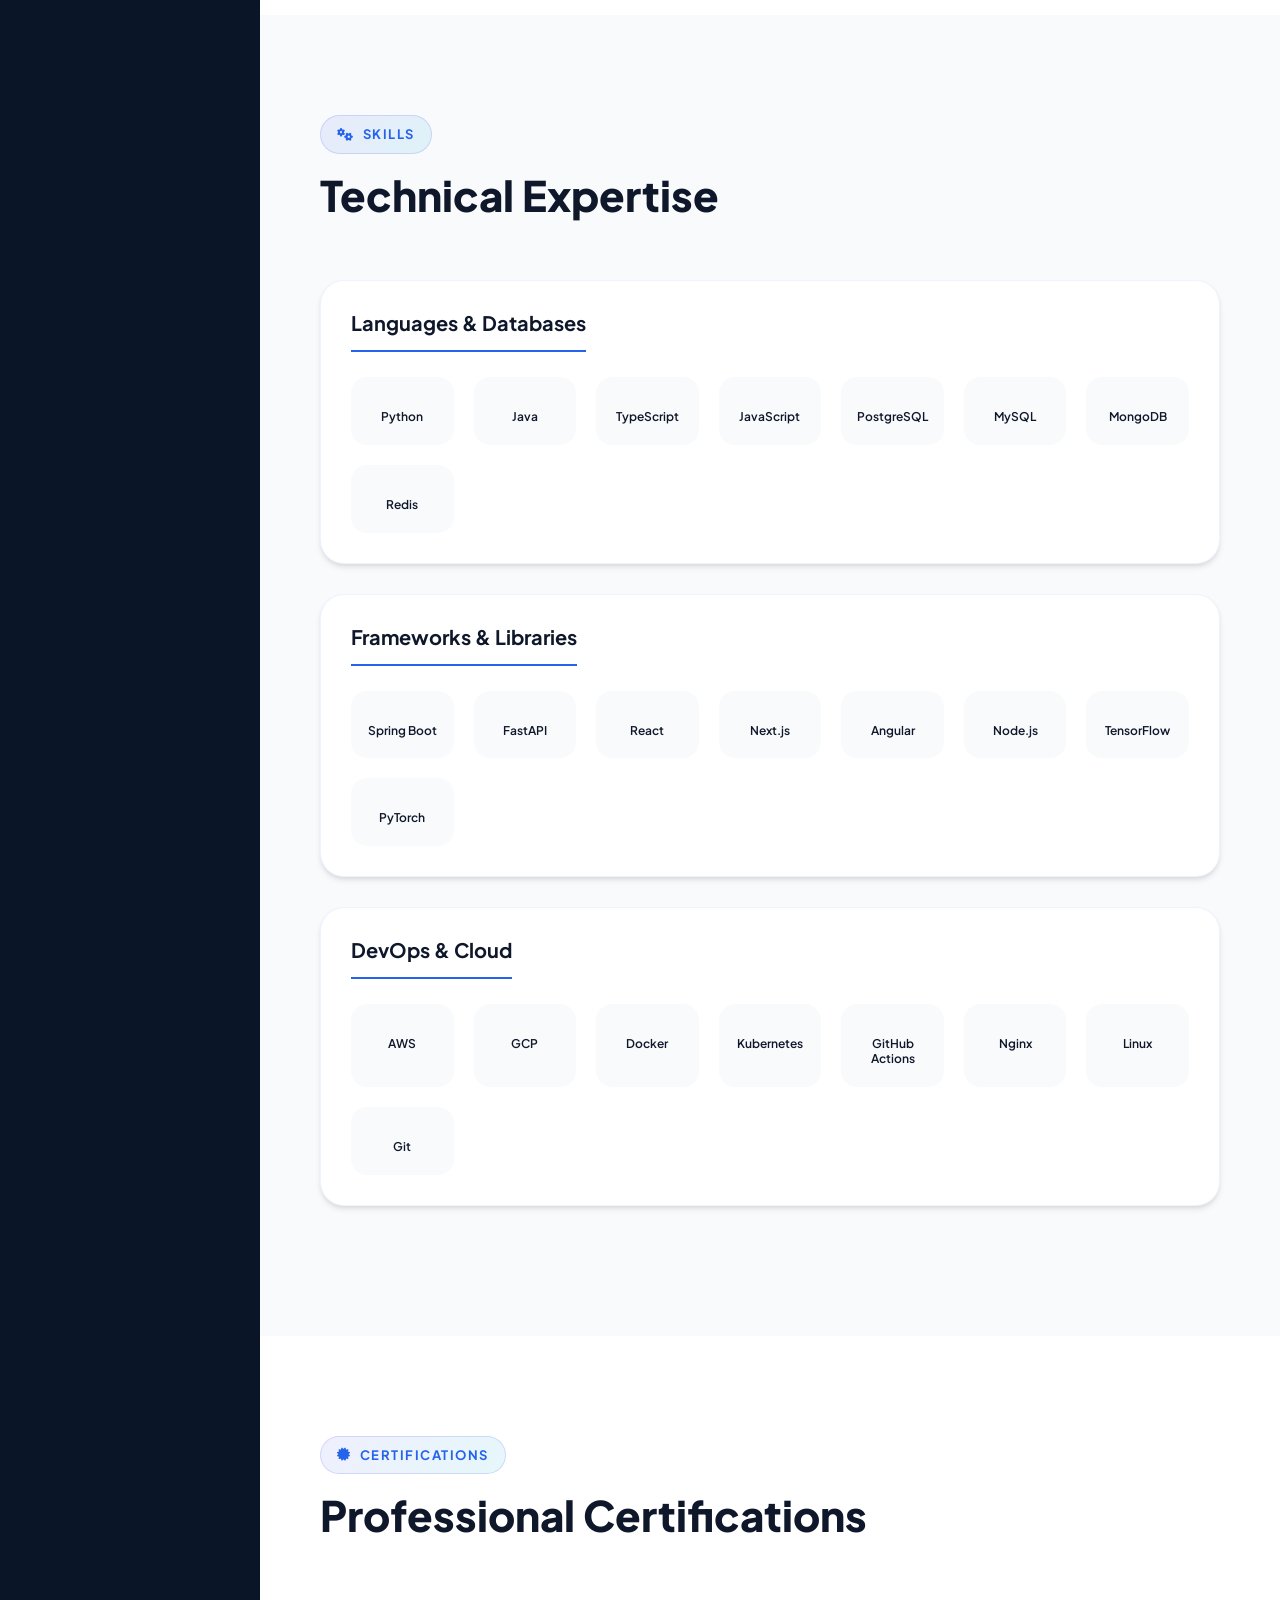
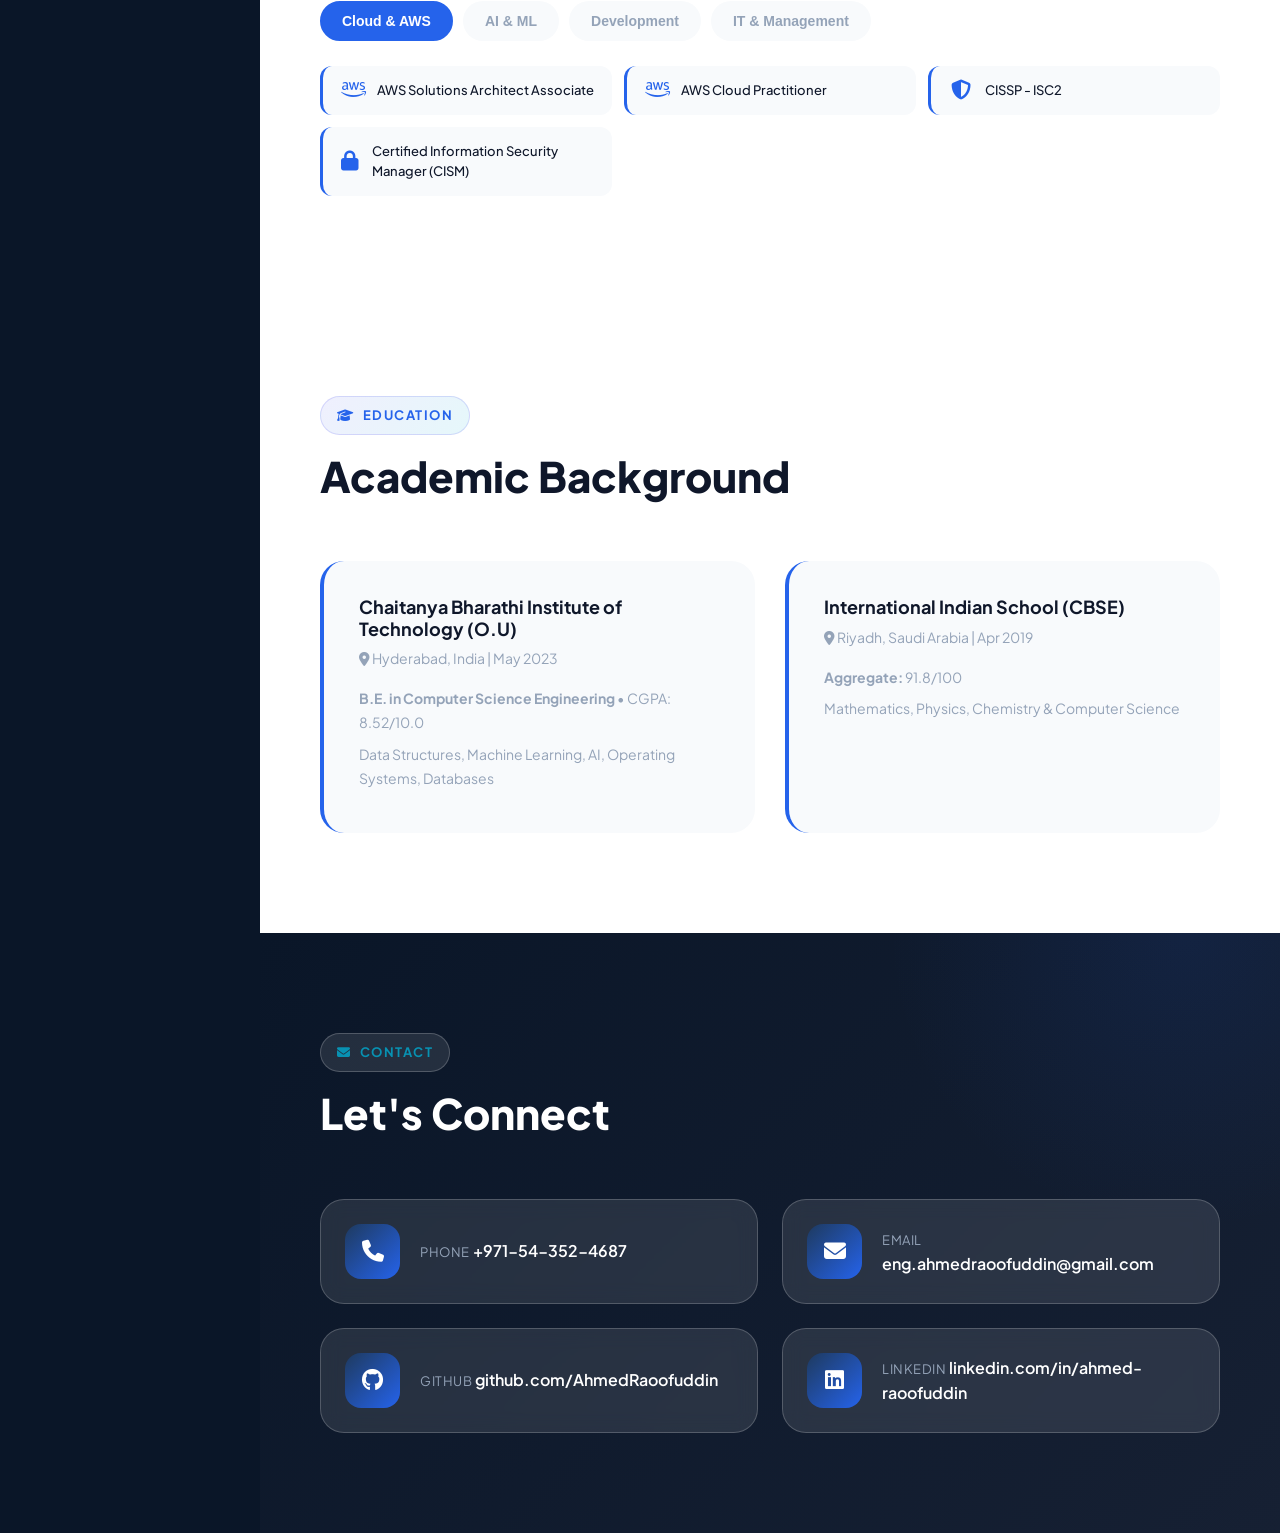
==== commit cbf0d9a1: "Fix: Contact section scroll spy - detect when at page bottom" ====
--- a/index.html
+++ b/index.html
@@ -615,6 +615,19 @@
     
     function highlightNavOnScroll() {
       const scrollY = window.scrollY;
+      const windowHeight = window.innerHeight;
+      const documentHeight = document.documentElement.scrollHeight;
+      
+      // Check if at bottom of page - highlight last section (contact)
+      if (scrollY + windowHeight >= documentHeight - 50) {
+        navLinks.forEach(link => {
+          link.classList.remove('active');
+          if (link.getAttribute('href') === '#contact') {
+            link.classList.add('active');
+          }
+        });
+        return;
+      }
       
       sections.forEach(section => {
         const sectionHeight = section.offsetHeight;
--- a/assets/css/style.css
+++ b/assets/css/style.css
@@ -75,6 +75,14 @@
   line-height: 1.6;
   overflow-x: hidden;
   -webkit-font-smoothing: antialiased;
+  margin: 0;
+  padding: 0;
+}
+
+html, body {
+  margin: 0;
+  padding: 0;
+  background: var(--primary);
 }
 
 /* ============================================
@@ -154,7 +162,7 @@
   position: fixed;
   left: 0;
   top: 0;
-  width: 260px;
+  width: 261px;
   height: 100vh;
   background: var(--gradient-2);
   padding: 30px 20px;
@@ -162,7 +170,6 @@
   display: flex;
   flex-direction: column;
   overflow-y: auto;
-  border-right: 1px solid rgba(255,255,255,0.05);
 }
 
 .sidebar-profile {
@@ -433,6 +440,7 @@
   overflow-x: hidden;
   position: relative;
   transition: margin-left 0.3s ease;
+  background: var(--gradient-2);
 }
 
 /* Responsive Layout - Sidebar to Content */
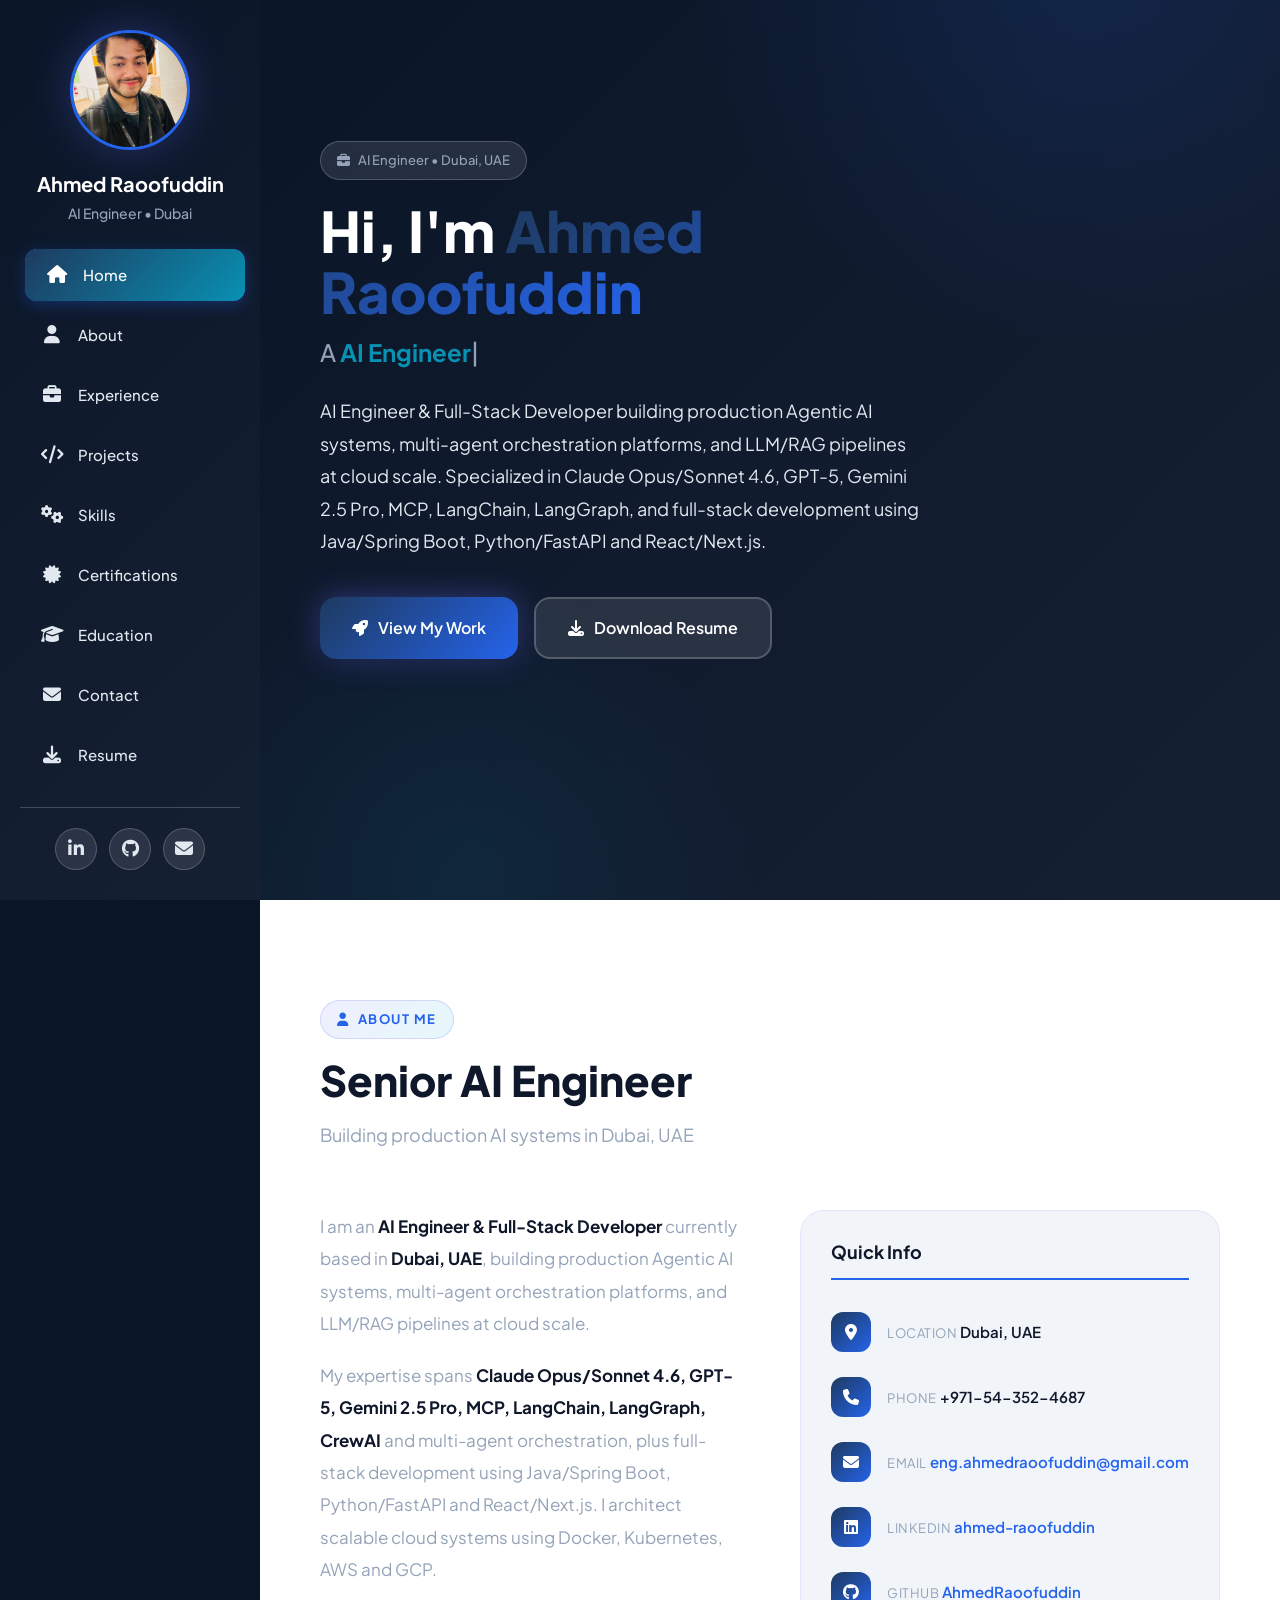
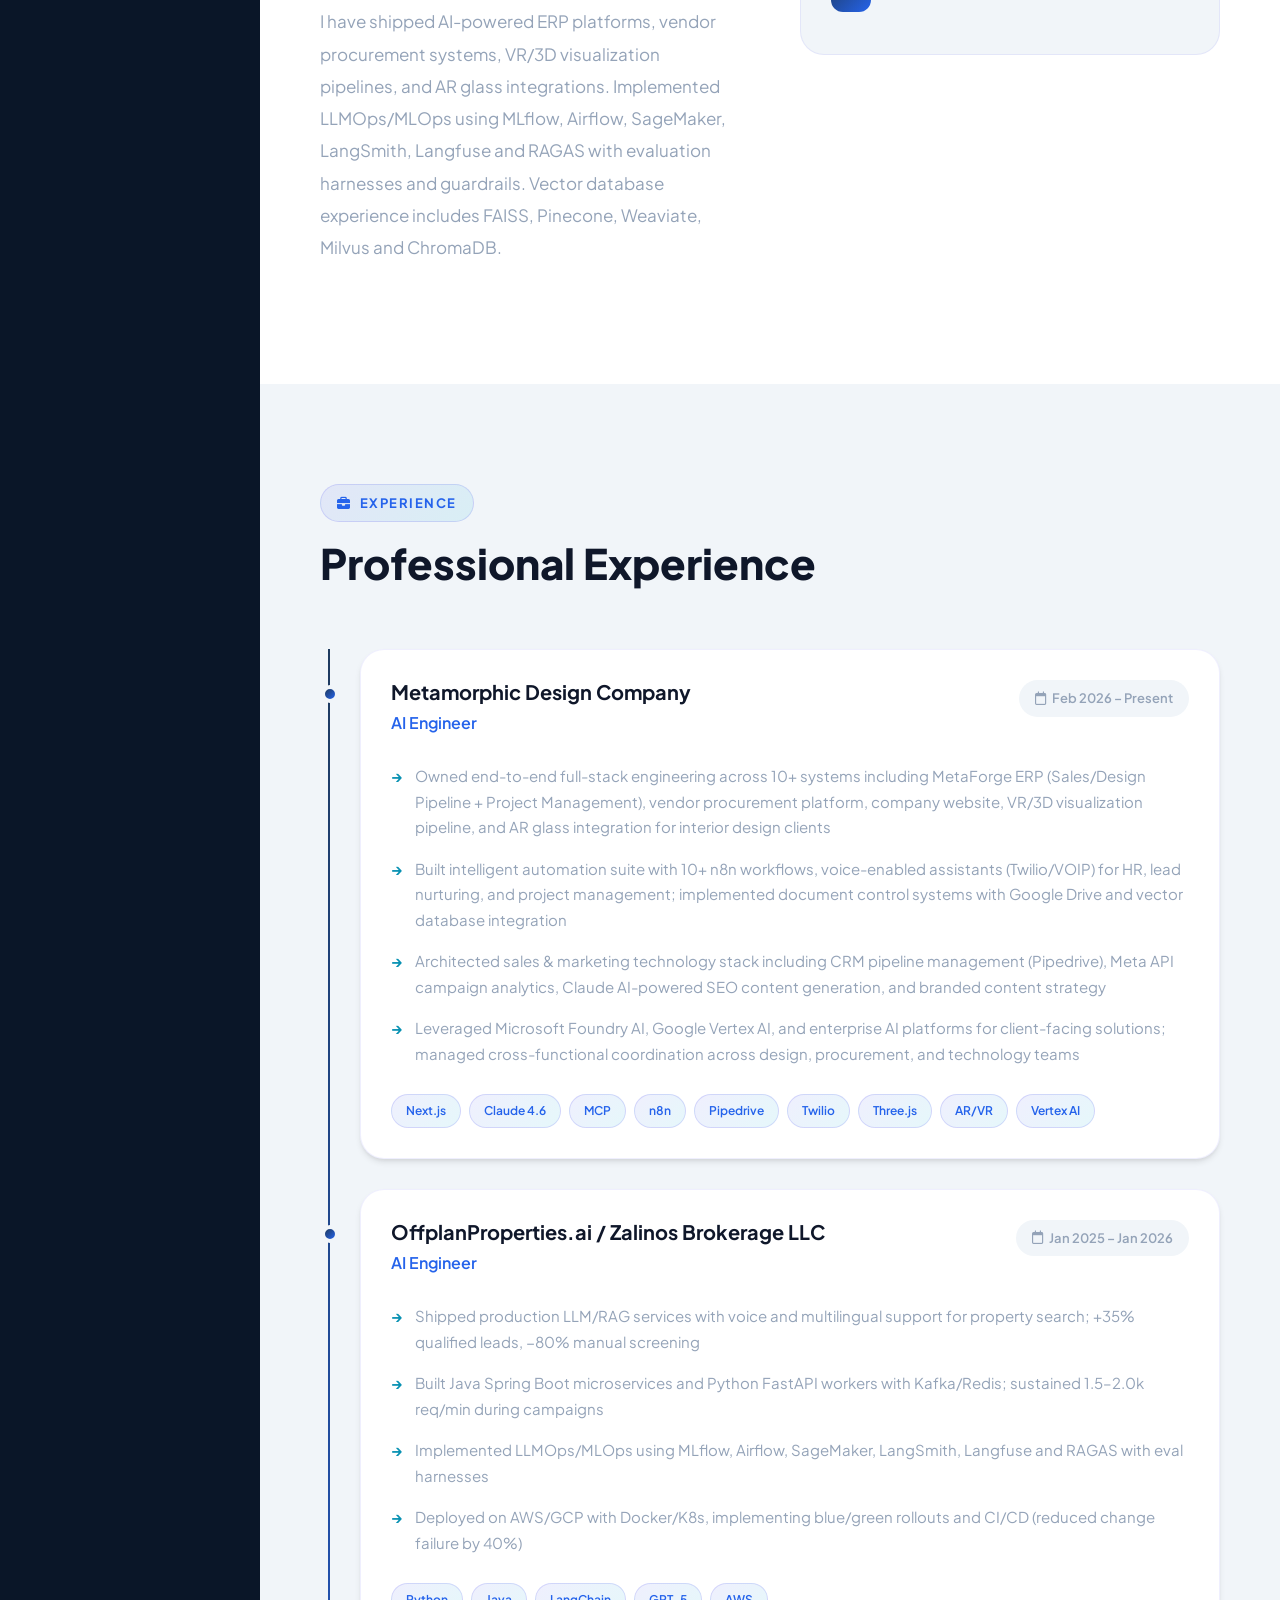
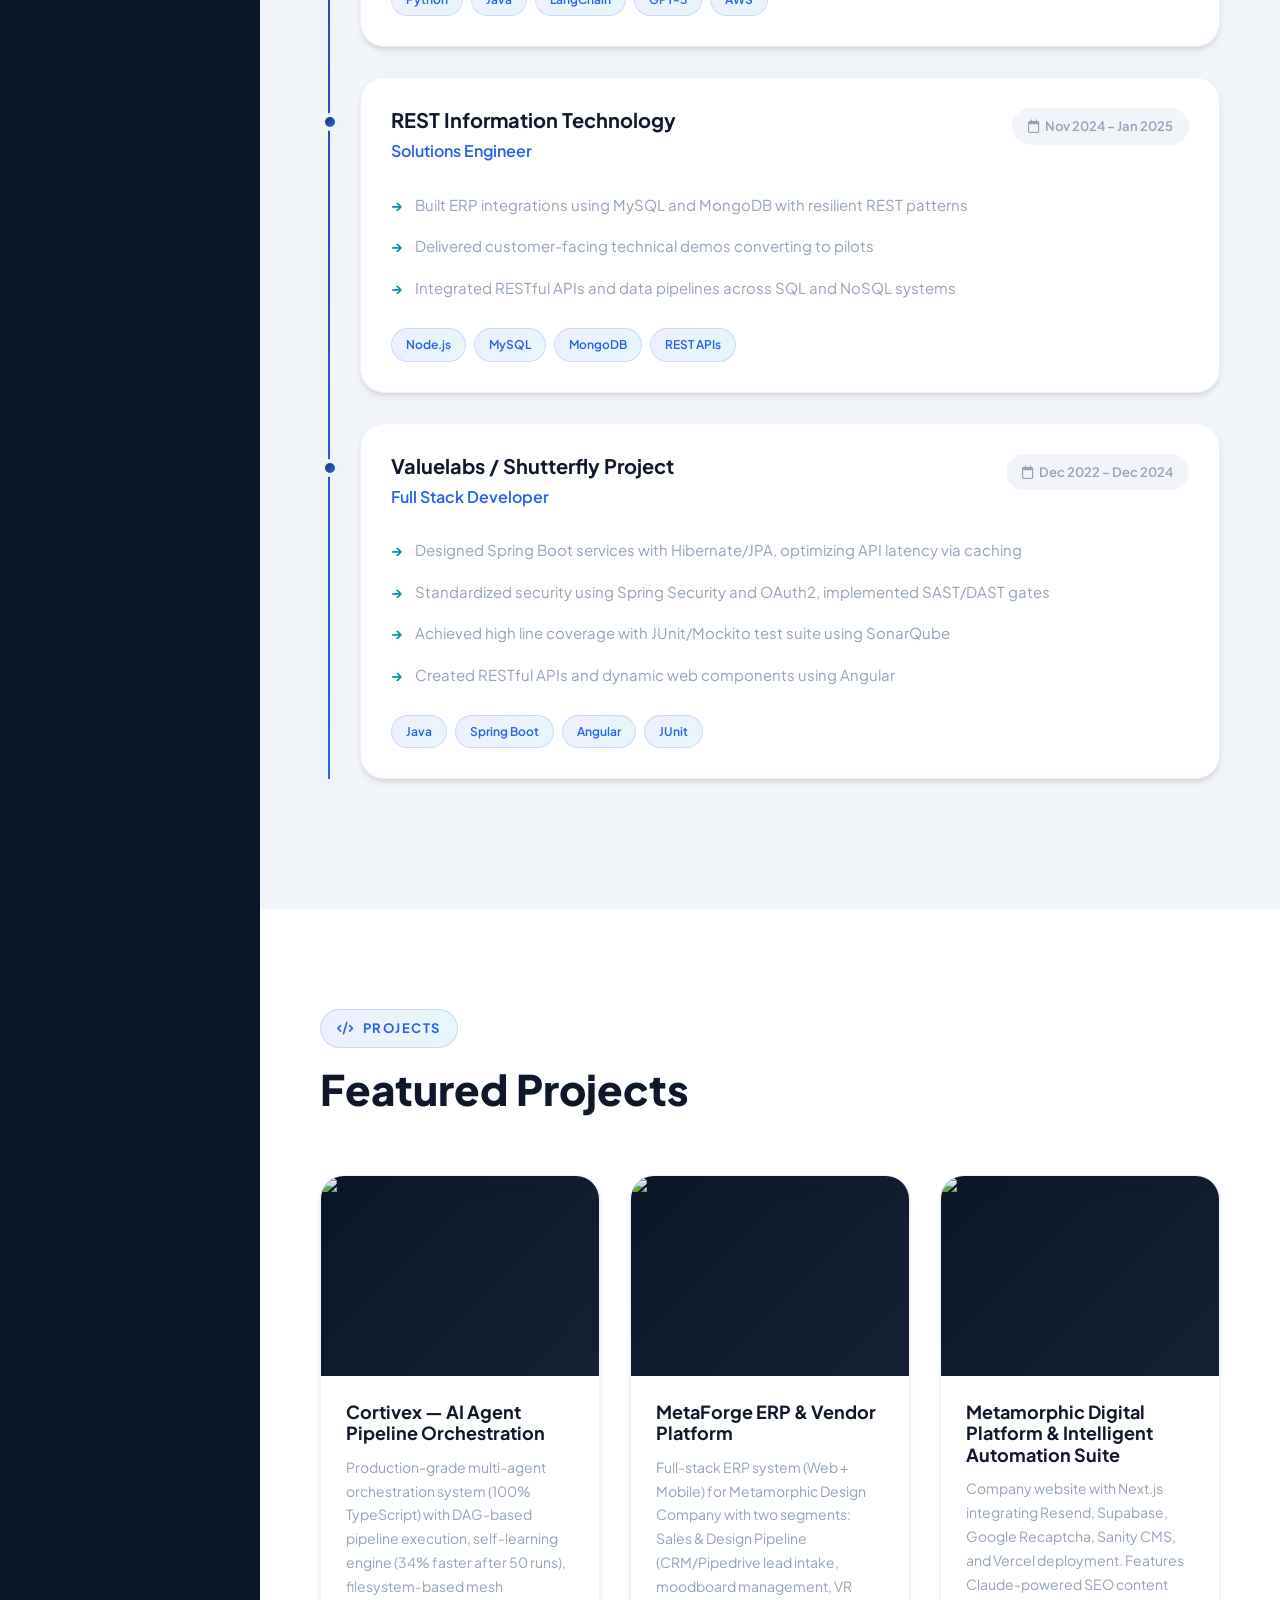
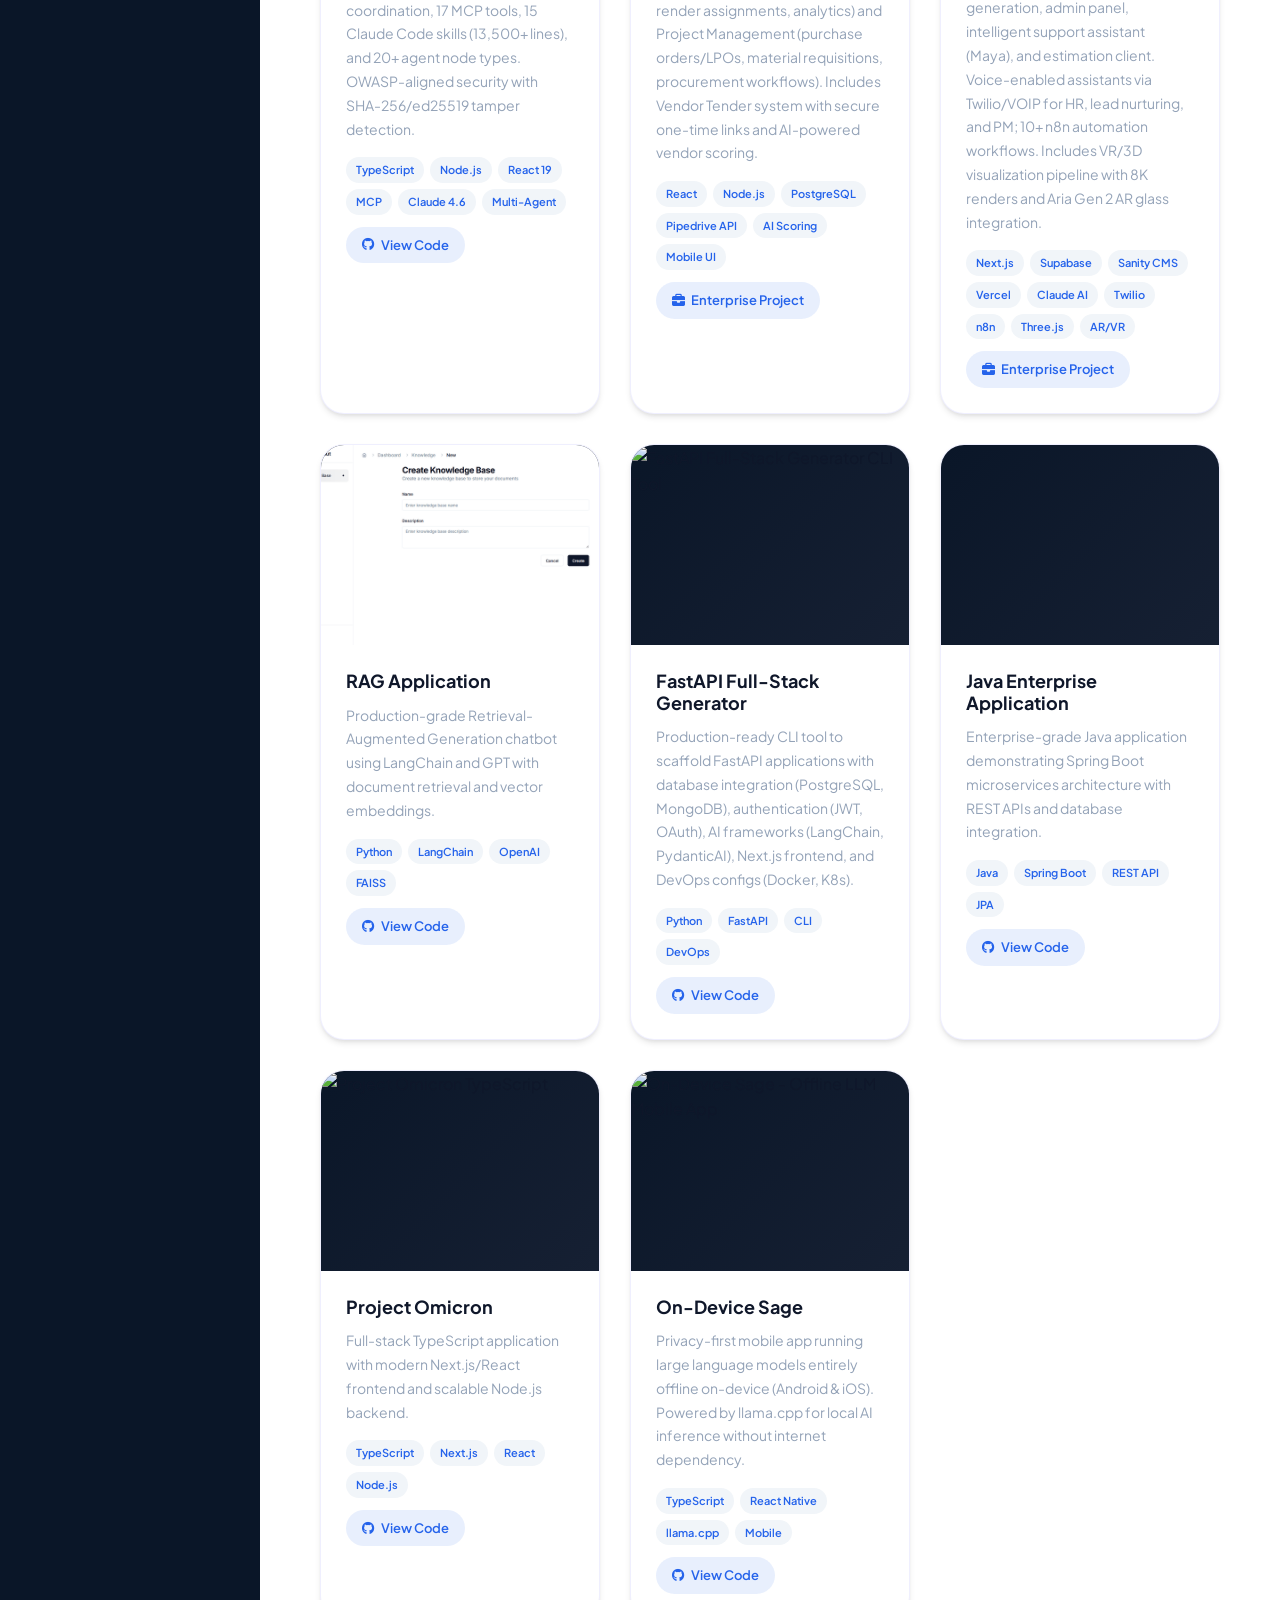
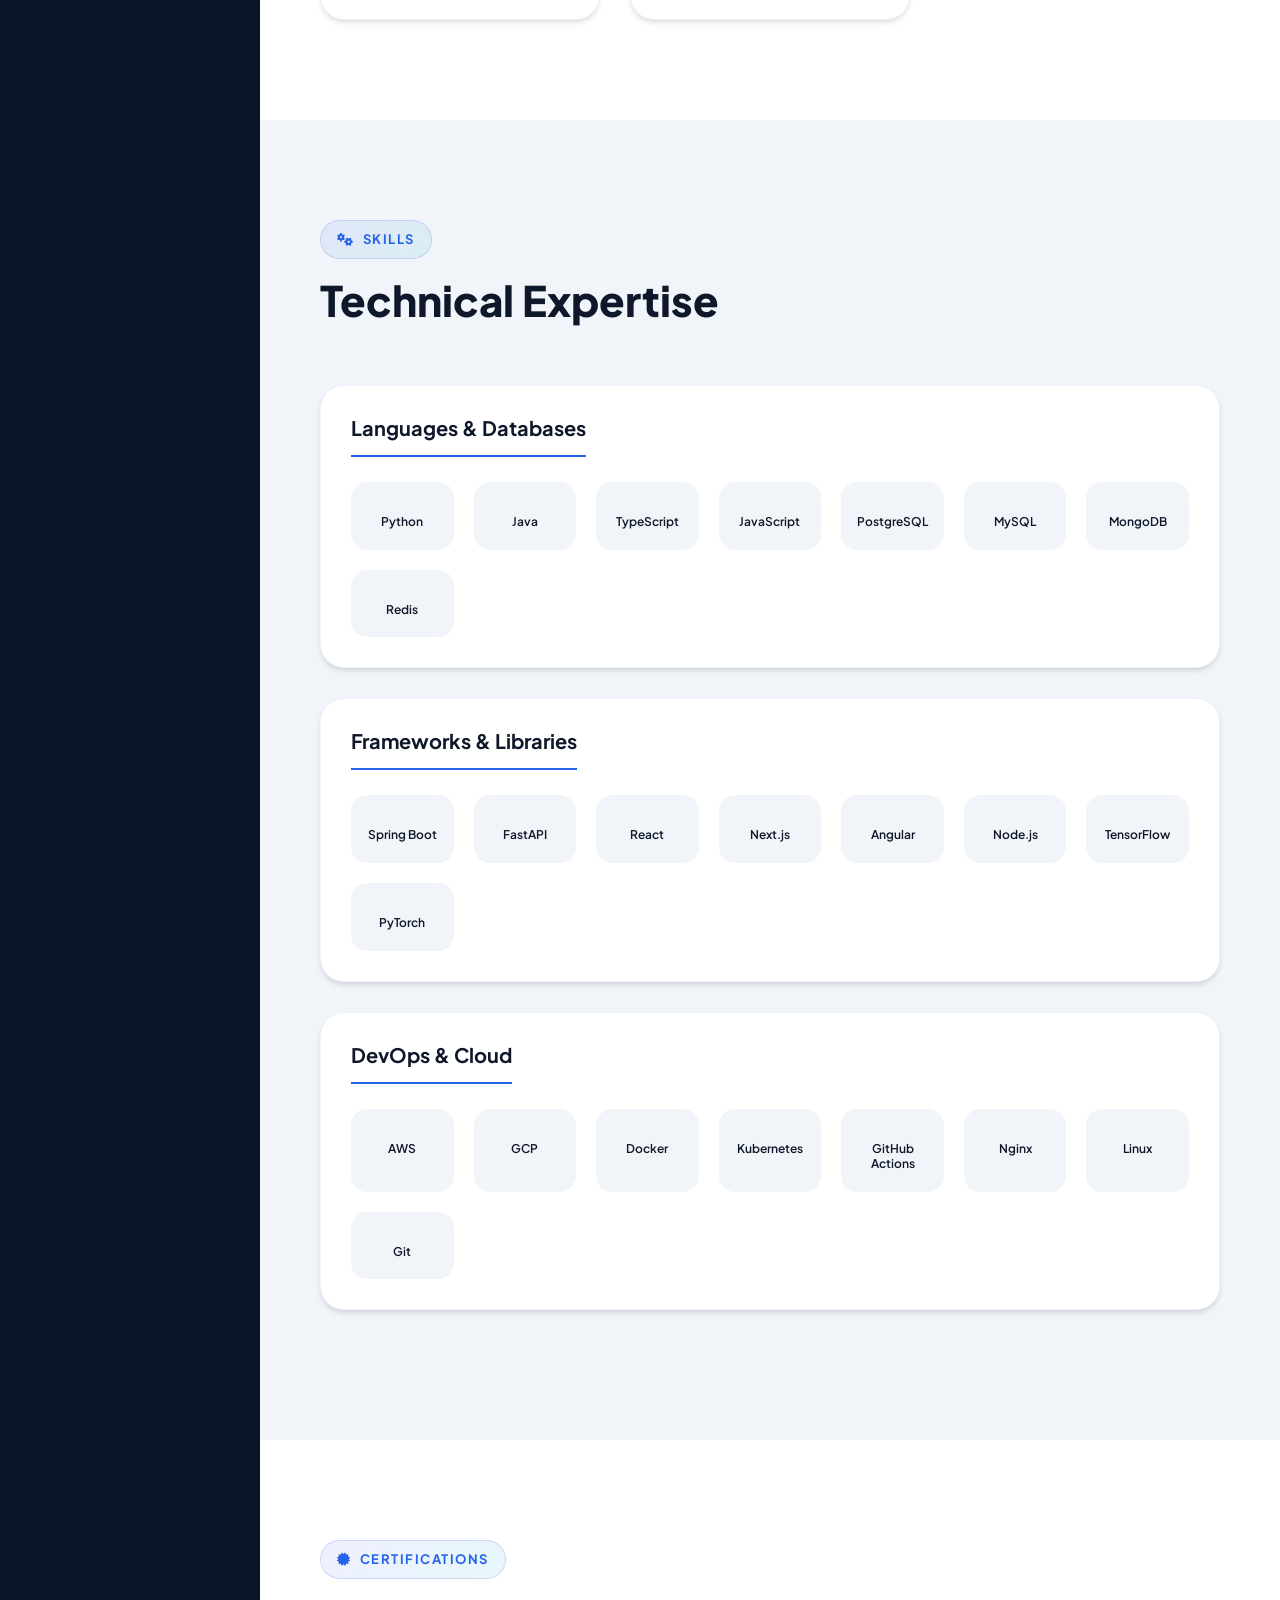
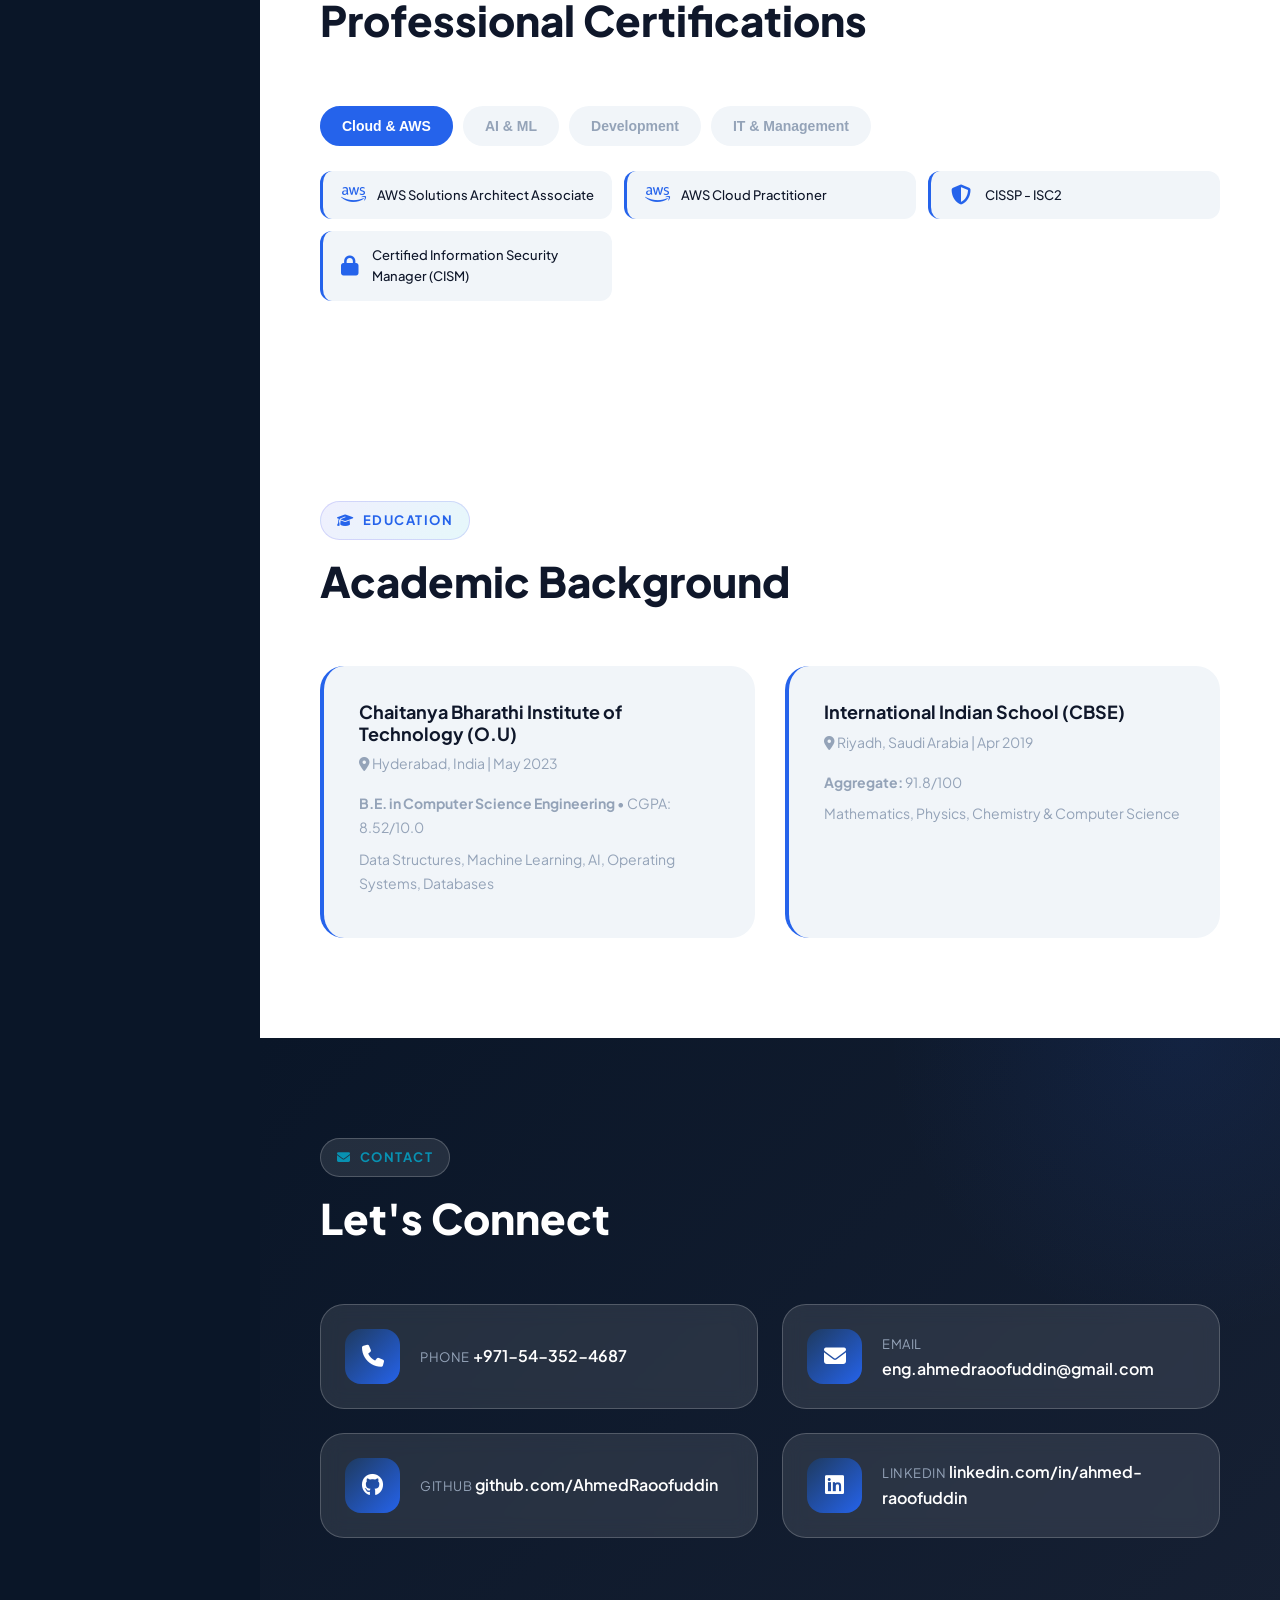
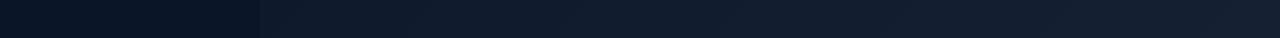
==== commit 10798410: "Add Metamorphic experience, Cortivex + Metamorphic projects, update to 2026-level AI stack - Added M" ====
--- a/index.html
+++ b/index.html
@@ -8,13 +8,13 @@
   <title>Ahmed Raoofuddin | AI Engineer & Full-Stack Developer | Dubai UAE</title>
   
   <!-- SEO Meta Tags -->
-  <meta name="description" content="Senior AI Engineer & Full-Stack Developer in Dubai, UAE specializing in LLM/RAG systems, GPT-4, LangChain, Python, Java Spring Boot. AWS Certified.">
-  <meta name="keywords" content="AI Engineer Dubai, Full-Stack Developer UAE, LLM Engineer, RAG Systems, GPT-4 Developer, LangChain Expert, Python Developer, Java Spring Boot, AWS Solutions Architect, Machine Learning Engineer">
+  <meta name="description" content="AI Engineer & Full-Stack Developer in Dubai, UAE specializing in Agentic AI, Claude Opus/Sonnet 4.6, GPT-5, MCP, LangGraph, LLM/RAG systems, Multi-Agent Orchestration, Python, Java Spring Boot. AWS Certified.">
+  <meta name="keywords" content="AI Engineer Dubai, Agentic AI, Claude 4.6, GPT-5, MCP, LangGraph, Multi-Agent Systems, LLM Engineer, RAG Systems, LangChain Expert, Full-Stack Developer UAE, Python Developer, Java Spring Boot, AWS Solutions Architect, Machine Learning Engineer">
   <meta name="author" content="Ahmed Raoofuddin">
-  
+
   <!-- Open Graph -->
-  <meta property="og:title" content="Ahmed Raoofuddin | Senior AI Engineer & Full-Stack Developer">
-  <meta property="og:description" content="Building production LLM/RAG systems at scale. AWS Certified. Dubai, UAE.">
+  <meta property="og:title" content="Ahmed Raoofuddin | AI Engineer & Full-Stack Developer">
+  <meta property="og:description" content="Building production Agentic AI systems, multi-agent orchestration platforms, and LLM/RAG pipelines at cloud scale. AWS Certified. Dubai, UAE.">
   <meta property="og:image" content="https://ahmedraoofuddin.github.io/portfolio/assets/img/ahmed-profile.jpg">
   <meta property="og:url" content="https://ahmedraoofuddin.github.io/portfolio/">
   
@@ -105,7 +105,7 @@
         </div>
         <h1>Hi, I'm <span class="highlight">Ahmed Raoofuddin</span></h1>
         <p class="tagline">A <span class="typing"></span></p>
-        <p class="description">AI and Full-Stack Software Engineer delivering production LLM/RAG systems and Java/Spring microservices at cloud scale. I specialize in GPT-3/4, NLP, CNNs, Transformers and full-stack development using Java/Spring Boot, Python/FastAPI and React/Next.js.</p>
+        <p class="description">AI Engineer & Full-Stack Developer building production Agentic AI systems, multi-agent orchestration platforms, and LLM/RAG pipelines at cloud scale. Specialized in Claude Opus/Sonnet 4.6, GPT-5, Gemini 2.5 Pro, MCP, LangChain, LangGraph, and full-stack development using Java/Spring Boot, Python/FastAPI and React/Next.js.</p>
         <div class="hero-buttons">
           <a href="#projects" class="btn btn-primary">
             <i class="fa-solid fa-rocket"></i>View My Work
@@ -127,9 +127,9 @@
       
       <div class="about-content">
         <div class="about-text">
-          <p>I am an <strong>AI and Full-Stack Software Engineer</strong> currently based in <strong>Dubai, UAE</strong>, delivering production LLM/RAG systems and Java/Spring microservices at cloud scale.</p>
-          <p>My expertise spans GPT-3/4, NLP, CNNs, Transformers and full-stack development using Java/Spring Boot, Python/FastAPI and React/Next.js. I architect scalable cloud systems using Docker, Kubernetes and AWS.</p>
-          <p>I have implemented LLMOps/MLOps using MLflow, Airflow, SageMaker, LangSmith and RAGAS with evaluation harnesses. Vector database experience includes FAISS, Pinecone, Weaviate and Milvus.</p>
+          <p>I am an <strong>AI Engineer & Full-Stack Developer</strong> currently based in <strong>Dubai, UAE</strong>, building production Agentic AI systems, multi-agent orchestration platforms, and LLM/RAG pipelines at cloud scale.</p>
+          <p>My expertise spans <strong>Claude Opus/Sonnet 4.6, GPT-5, Gemini 2.5 Pro, MCP, LangChain, LangGraph, CrewAI</strong> and multi-agent orchestration, plus full-stack development using Java/Spring Boot, Python/FastAPI and React/Next.js. I architect scalable cloud systems using Docker, Kubernetes, AWS and GCP.</p>
+          <p>I have shipped AI-powered ERP platforms, vendor procurement systems, VR/3D visualization pipelines, and AR glass integrations. Implemented LLMOps/MLOps using MLflow, Airflow, SageMaker, LangSmith, Langfuse and RAGAS with evaluation harnesses and guardrails. Vector database experience includes FAISS, Pinecone, Weaviate, Milvus and ChromaDB.</p>
         </div>
         
         <div class="about-info">
@@ -184,23 +184,52 @@
         <div class="timeline-item">
           <div class="timeline-header">
             <div>
+              <h3 class="timeline-title">Metamorphic Design Company</h3>
+              <span class="timeline-role">AI Engineer</span>
+            </div>
+            <span class="timeline-date"><i class="fa-regular fa-calendar"></i>Feb 2026 – Present</span>
+          </div>
+          <div class="timeline-content">
+            <ul>
+              <li>Owned end-to-end full-stack engineering across 10+ systems including MetaForge ERP (Sales/Design Pipeline + Project Management), vendor procurement platform, company website, VR/3D visualization pipeline, and AR glass integration for interior design clients</li>
+              <li>Built intelligent automation suite with 10+ n8n workflows, voice-enabled assistants (Twilio/VOIP) for HR, lead nurturing, and project management; implemented document control systems with Google Drive and vector database integration</li>
+              <li>Architected sales & marketing technology stack including CRM pipeline management (Pipedrive), Meta API campaign analytics, Claude AI-powered SEO content generation, and branded content strategy</li>
+              <li>Leveraged Microsoft Foundry AI, Google Vertex AI, and enterprise AI platforms for client-facing solutions; managed cross-functional coordination across design, procurement, and technology teams</li>
+            </ul>
+            <div class="tech-stack">
+              <span class="tech-tag">Next.js</span>
+              <span class="tech-tag">Claude 4.6</span>
+              <span class="tech-tag">MCP</span>
+              <span class="tech-tag">n8n</span>
+              <span class="tech-tag">Pipedrive</span>
+              <span class="tech-tag">Twilio</span>
+              <span class="tech-tag">Three.js</span>
+              <span class="tech-tag">AR/VR</span>
+              <span class="tech-tag">Vertex AI</span>
+            </div>
+          </div>
+        </div>
+
+        <div class="timeline-item">
+          <div class="timeline-header">
+            <div>
               <h3 class="timeline-title"><a href="https://offplanproperties.ai/" target="_blank">OffplanProperties.ai / Zalinos Brokerage LLC</a></h3>
               <span class="timeline-role">AI Engineer</span>
             </div>
-            <span class="timeline-date"><i class="fa-regular fa-calendar"></i>Jan 2025 – Present</span>
+            <span class="timeline-date"><i class="fa-regular fa-calendar"></i>Jan 2025 – Jan 2026</span>
           </div>
           <div class="timeline-content">
             <ul>
-              <li>Shipped production LLM/RAG services with voice and multilingual support for property search</li>
-              <li>Built Java Spring Boot microservices and Python FastAPI workers with Kafka/Redis</li>
-              <li>Implemented LLMOps/MLOps using MLflow, Airflow, SageMaker, LangSmith and RAGAS</li>
-              <li>Deployed on AWS/GCP with Docker/K8s, implementing blue/green rollouts and CI/CD</li>
+              <li>Shipped production LLM/RAG services with voice and multilingual support for property search; +35% qualified leads, −80% manual screening</li>
+              <li>Built Java Spring Boot microservices and Python FastAPI workers with Kafka/Redis; sustained 1.5–2.0k req/min during campaigns</li>
+              <li>Implemented LLMOps/MLOps using MLflow, Airflow, SageMaker, LangSmith, Langfuse and RAGAS with eval harnesses</li>
+              <li>Deployed on AWS/GCP with Docker/K8s, implementing blue/green rollouts and CI/CD (reduced change failure by 40%)</li>
             </ul>
             <div class="tech-stack">
               <span class="tech-tag">Python</span>
               <span class="tech-tag">Java</span>
               <span class="tech-tag">LangChain</span>
-              <span class="tech-tag">GPT-4</span>
+              <span class="tech-tag">GPT-5</span>
               <span class="tech-tag">AWS</span>
             </div>
           </div>
@@ -263,6 +292,75 @@
       </div>
       
       <div class="projects-grid">
+        <!-- Cortivex - AI Agent Pipeline Orchestration -->
+        <div class="project-card">
+          <div class="project-image">
+            <img src="https://images.unsplash.com/photo-1677442136019-21780ecad995?w=400&h=250&fit=crop" alt="Cortivex AI Agent Orchestration">
+          </div>
+          <div class="project-content">
+            <h3 class="project-title">Cortivex — AI Agent Pipeline Orchestration</h3>
+            <p class="project-description">Production-grade multi-agent orchestration system (100% TypeScript) with DAG-based pipeline execution, self-learning engine (34% faster after 50 runs), filesystem-based mesh coordination, 17 MCP tools, 15 Claude Code skills (13,500+ lines), and 20+ agent node types. OWASP-aligned security with SHA-256/ed25519 tamper detection.</p>
+            <div class="project-tech">
+              <span>TypeScript</span>
+              <span>Node.js</span>
+              <span>React 19</span>
+              <span>MCP</span>
+              <span>Claude 4.6</span>
+              <span>Multi-Agent</span>
+            </div>
+            <div class="project-links">
+              <a href="https://github.com/AhmedRaoofuddin/Cortivex" target="_blank" class="btn-sm"><i class="fa-brands fa-github"></i> View Code</a>
+            </div>
+          </div>
+        </div>
+
+        <!-- MetaForge ERP & Vendor Platform -->
+        <div class="project-card">
+          <div class="project-image">
+            <img src="https://images.unsplash.com/photo-1556761175-5973dc0f32e7?w=400&h=250&fit=crop" alt="MetaForge ERP System">
+          </div>
+          <div class="project-content">
+            <h3 class="project-title">MetaForge ERP & Vendor Platform</h3>
+            <p class="project-description">Full-stack ERP system (Web + Mobile) for Metamorphic Design Company with two segments: Sales & Design Pipeline (CRM/Pipedrive lead intake, moodboard management, VR render assignments, analytics) and Project Management (purchase orders/LPOs, material requisitions, procurement workflows). Includes Vendor Tender system with secure one-time links and AI-powered vendor scoring.</p>
+            <div class="project-tech">
+              <span>React</span>
+              <span>Node.js</span>
+              <span>PostgreSQL</span>
+              <span>Pipedrive API</span>
+              <span>AI Scoring</span>
+              <span>Mobile UI</span>
+            </div>
+            <div class="project-links">
+              <a href="#" class="btn-sm"><i class="fa-solid fa-briefcase"></i> Enterprise Project</a>
+            </div>
+          </div>
+        </div>
+
+        <!-- Metamorphic Digital Platform & Automation Suite -->
+        <div class="project-card">
+          <div class="project-image">
+            <img src="https://images.unsplash.com/photo-1558655146-9f40138edfeb?w=400&h=250&fit=crop" alt="Metamorphic Digital Platform">
+          </div>
+          <div class="project-content">
+            <h3 class="project-title">Metamorphic Digital Platform & Intelligent Automation Suite</h3>
+            <p class="project-description">Company website with Next.js integrating Resend, Supabase, Google Recaptcha, Sanity CMS, and Vercel deployment. Features Claude-powered SEO content generation, admin panel, intelligent support assistant (Maya), and estimation client. Voice-enabled assistants via Twilio/VOIP for HR, lead nurturing, and PM; 10+ n8n automation workflows. Includes VR/3D visualization pipeline with 8K renders and Aria Gen 2 AR glass integration.</p>
+            <div class="project-tech">
+              <span>Next.js</span>
+              <span>Supabase</span>
+              <span>Sanity CMS</span>
+              <span>Vercel</span>
+              <span>Claude AI</span>
+              <span>Twilio</span>
+              <span>n8n</span>
+              <span>Three.js</span>
+              <span>AR/VR</span>
+            </div>
+            <div class="project-links">
+              <a href="#" class="btn-sm"><i class="fa-solid fa-briefcase"></i> Enterprise Project</a>
+            </div>
+          </div>
+        </div>
+
         <!-- RAG Application -->
         <div class="project-card">
           <div class="project-image">
@@ -279,26 +377,6 @@
             </div>
             <div class="project-links">
               <a href="https://github.com/AhmedRaoofuddin/RAG_Application" target="_blank" class="btn-sm"><i class="fa-brands fa-github"></i> View Code</a>
-            </div>
-          </div>
-        </div>
-
-        <!-- AI 3D ChatBot -->
-        <div class="project-card">
-          <div class="project-image">
-            <img src="https://images.unsplash.com/photo-1633356122544-f134324a6cee?w=400&h=250&fit=crop" alt="AI 3D ChatBot Unity">
-          </div>
-          <div class="project-content">
-            <h3 class="project-title">AI 3D ChatBot</h3>
-            <p class="project-description">Interactive 3D chatbot with Unity integration, featuring real-time AI responses and immersive conversational experience.</p>
-            <div class="project-tech">
-              <span>C#</span>
-              <span>Unity</span>
-              <span>OpenAI</span>
-              <span>3D Graphics</span>
-            </div>
-            <div class="project-links">
-              <a href="https://github.com/AhmedRaoofuddin/AI-3D-ChatBot" target="_blank" class="btn-sm"><i class="fa-brands fa-github"></i> View Code</a>
             </div>
           </div>
         </div>
@@ -469,6 +547,10 @@
       <div id="ai" class="cert-category">
         <div class="certs-compact">
           <div class="cert-item"><i class="fa-solid fa-robot"></i><span>IBM AI Engineering Professional Certificate</span></div>
+          <div class="cert-item"><i class="fa-brands fa-google"></i><span>Google Cloud Professional Machine Learning Engineer</span></div>
+          <div class="cert-item"><i class="fa-solid fa-microchip"></i><span>NVIDIA Deep Learning Institute (DLI) Certified</span></div>
+          <div class="cert-item"><i class="fa-brands fa-microsoft"></i><span>Microsoft Azure AI Engineer Associate</span></div>
+          <div class="cert-item"><i class="fa-solid fa-link"></i><span>DeepLearning.AI LangChain/LangGraph Specialization (Coursera)</span></div>
           <div class="cert-item"><i class="fa-brands fa-microsoft"></i><span>Microsoft Azure AI Essentials</span></div>
           <div class="cert-item"><i class="fa-solid fa-brain"></i><span>AI Projects with Python, TensorFlow, NLTK</span></div>
           <div class="cert-item"><i class="fa-solid fa-code-branch"></i><span>Generative AI Java Applications - LangChain4j</span></div>
@@ -575,7 +657,7 @@
   <script>
     // Typed.js Animation
     new Typed('.typing', {
-      strings: ['AI Engineer', 'Full-Stack Developer', 'ML Engineer', 'LLM/RAG Specialist'],
+      strings: ['AI Engineer', 'Agentic AI Developer', 'Full-Stack Developer', 'Multi-Agent Systems Architect', 'LLM/RAG Specialist'],
       loop: true,
       typeSpeed: 80,
       backSpeed: 50,
--- a/assets/css/style.css
+++ b/assets/css/style.css
@@ -21,7 +21,7 @@
   --text-muted: #94a3b8;
   --text-dark: #0f172a;
   --bg-white: #ffffff;
-  --bg-light: #f8fafc;
+  --bg-light: #f1f5f9;
   --bg-card: rgba(255, 255, 255, 0.95);
   --glass: rgba(255, 255, 255, 0.1);
   --glass-border: rgba(255, 255, 255, 0.2);
@@ -1782,18 +1782,394 @@
   }
 }
 
-/* Content padding consistency */
+/* ============================================
+   COMPREHENSIVE MOBILE RESPONSIVE FIXES
+   ============================================ */
+
+/* Tablet & Small Desktop */
 @media (max-width: 992px) {
-  .hero-content,
-  .about-content,
-  .section-header,
-  .timeline,
-  .projects-grid,
-  .skills-category,
-  .education-grid,
+  /* Base styles for mobile - fix background color */
+  html, body {
+    background: var(--primary) !important;
+    overflow-x: hidden;
+  }
+  
+  /* Ensure no purple/pink background shows */
+  body {
+    background-color: #0a1628 !important;
+  }
+  
+  .main-content {
+    margin-left: 0 !important;
+    padding-top: 70px;
+    background: linear-gradient(135deg, #0a1628 0%, #162033 100%) !important;
+    width: 100% !important;
+    max-width: 100vw;
+    overflow-x: hidden;
+  }
+  
+  /* Fix for sidebar not hiding */
+  .sidebar {
+    display: none !important;
+  }
+  
+  /* Show mobile header */
+  .mobile-header {
+    display: flex !important;
+  }
+  
+  /* All sections mobile padding */
+  section {
+    padding: 60px 20px !important;
+    width: 100vw !important;
+    max-width: 100vw !important;
+    margin-left: 0 !important;
+    margin-right: 0 !important;
+    box-sizing: border-box;
+    position: relative;
+    left: 0;
+  }
+  
+  /* Hero mobile */
+  .hero {
+    min-height: calc(100vh - 70px);
+    padding: 80px 20px 60px !important;
+  }
+  
+  .hero-content {
+    padding: 0 !important;
+    max-width: 100%;
+  }
+  
+  .hero h1 {
+    font-size: 32px;
+    line-height: 1.2;
+  }
+  
+  .hero .tagline {
+    font-size: 18px;
+  }
+  
+  .hero .description {
+    font-size: 15px;
+    line-height: 1.7;
+  }
+  
+  .hero-buttons {
+    flex-direction: column;
+    gap: 12px;
+  }
+  
+  .hero-buttons .btn {
+    width: 100%;
+    justify-content: center;
+    padding: 14px 24px;
+    font-size: 15px;
+  }
+  
+  /* Section headers mobile */
+  .section-header {
+    margin-bottom: 40px;
+    padding: 0 !important;
+  }
+  
+  .section-title {
+    font-size: 28px;
+    line-height: 1.2;
+  }
+  
+  .section-badge {
+    font-size: 11px;
+    padding: 6px 12px;
+  }
+  
+  /* About section mobile */
+  .about {
+    background: var(--bg-white) !important;
+  }
+  
+  .about-content {
+    grid-template-columns: 1fr !important;
+    gap: 30px;
+    padding: 0 !important;
+  }
+  
+  .about-text p {
+    font-size: 15px;
+  }
+  
+  .about-info {
+    padding: 20px;
+    width: 100%;
+    box-sizing: border-box;
+  }
+  
+  .info-item {
+    flex-wrap: wrap;
+  }
+  
+  .info-item .value a {
+    word-break: break-all;
+    font-size: 13px;
+  }
+  
+  /* Experience section mobile */
+  .experience {
+    background: var(--bg-white) !important;
+  }
+  
+  .timeline {
+    padding: 0 !important;
+  }
+  
+  .timeline-item {
+    padding: 20px;
+  }
+  
+  .timeline-item h3 {
+    font-size: 18px;
+  }
+  
+  .timeline-item h3 a {
+    word-break: break-word;
+  }
+  
+  .timeline-meta {
+    flex-direction: column;
+    gap: 8px;
+    font-size: 13px;
+  }
+  
+  .timeline-item ul li {
+    font-size: 14px;
+    padding-left: 20px;
+  }
+  
+  /* Projects section mobile */
+  .projects {
+    background: var(--bg-white) !important;
+  }
+  
+  .projects-grid {
+    grid-template-columns: 1fr !important;
+    gap: 20px;
+    padding: 0 !important;
+  }
+  
+  .project-card {
+    width: 100%;
+    box-sizing: border-box;
+  }
+  
+  .project-image {
+    height: 180px;
+  }
+  
+  .project-content {
+    padding: 20px;
+  }
+  
+  .project-title {
+    font-size: 18px;
+  }
+  
+  .project-description {
+    font-size: 14px;
+  }
+  
+  .project-tech {
+    flex-wrap: wrap;
+    gap: 6px;
+  }
+  
+  .project-tech span {
+    font-size: 11px;
+    padding: 4px 8px;
+  }
+  
+  /* Skills section mobile */
+  .skills {
+    background: var(--bg-white) !important;
+  }
+  
+  .skills-category {
+    padding: 20px !important;
+    width: 100%;
+    box-sizing: border-box;
+  }
+  
+  .cert-tabs {
+    flex-wrap: wrap;
+    gap: 8px;
+    justify-content: center;
+  }
+  
+  .cert-tab {
+    padding: 10px 16px;
+    font-size: 13px;
+    flex: 1;
+    min-width: 140px;
+    text-align: center;
+  }
+  
+  .skills-icons-grid {
+    grid-template-columns: repeat(3, 1fr) !important;
+    gap: 12px;
+  }
+  
+  .skill-icon-card {
+    padding: 12px 8px;
+  }
+  
+  .skill-icon-card i {
+    font-size: 28px;
+  }
+  
+  .skill-icon-card span {
+    font-size: 10px;
+  }
+  
+  /* Certifications section mobile */
+  .certifications {
+    background: var(--bg-white) !important;
+  }
+  
+  .certs-grid {
+    grid-template-columns: 1fr !important;
+    gap: 15px;
+    padding: 0 !important;
+  }
+  
+  .cert-card {
+    padding: 16px;
+  }
+  
+  .cert-content h4 {
+    font-size: 14px;
+  }
+  
+  /* Education section mobile */
+  .education {
+    background: var(--bg-white) !important;
+  }
+  
+  .education-grid {
+    grid-template-columns: 1fr !important;
+    gap: 20px;
+    padding: 0 !important;
+  }
+  
+  .education-card {
+    padding: 20px;
+  }
+  
+  .education-card h4 {
+    font-size: 16px;
+  }
+  
+  /* Contact section mobile */
+  .contact {
+    background: var(--bg-white) !important;
+  }
+  
+  .contact .section-title {
+    color: var(--text-dark) !important;
+  }
+  
   .contact-grid {
-    padding-left: 20px;
-    padding-right: 20px;
+    grid-template-columns: 1fr !important;
+    gap: 15px;
+    padding: 0 !important;
+  }
+  
+  .contact-item {
+    padding: 16px;
+    background: var(--bg-light) !important;
+    border: 1px solid rgba(37, 99, 235, 0.1) !important;
+    flex-direction: row !important;
+    align-items: center !important;
+  }
+  
+  .contact-item i {
+    width: 45px !important;
+    height: 45px !important;
+    font-size: 18px !important;
+    flex-shrink: 0;
+  }
+  
+  .contact-item > div {
+    display: flex !important;
+    flex-direction: column !important;
+    min-width: 0;
+    flex: 1;
+  }
+  
+  .contact-item .label {
+    font-size: 11px;
+    color: var(--text-muted) !important;
+  }
+  
+  .contact-item .value,
+  .contact-item .value a {
+    font-size: 13px !important;
+    word-break: break-all;
+    color: var(--text-dark) !important;
+  }
+}
+
+/* Small mobile devices */
+@media (max-width: 480px) {
+  section {
+    padding: 50px 16px !important;
+  }
+  
+  .hero h1 {
+    font-size: 26px;
+  }
+  
+  .hero .tagline {
+    font-size: 16px;
+  }
+  
+  .section-title {
+    font-size: 24px;
+  }
+  
+  .skills-icons-grid {
+    grid-template-columns: repeat(3, 1fr) !important;
+    gap: 8px;
+  }
+  
+  .skill-icon-card {
+    padding: 10px 6px;
+  }
+  
+  .skill-icon-card i {
+    font-size: 24px;
+  }
+  
+  .skill-icon-card span {
+    font-size: 9px;
+  }
+  
+  .project-image {
+    height: 150px;
+  }
+  
+  .timeline-item {
+    padding: 16px;
+  }
+  
+  .timeline-item h3 {
+    font-size: 16px;
+  }
+  
+  .cert-tabs {
+    flex-direction: column;
+  }
+  
+  .cert-tab {
+    width: 100%;
   }
 }
 
@@ -1807,3 +2183,6 @@
     scroll-margin-top: 20px;
   }
 }
+
+}
+}
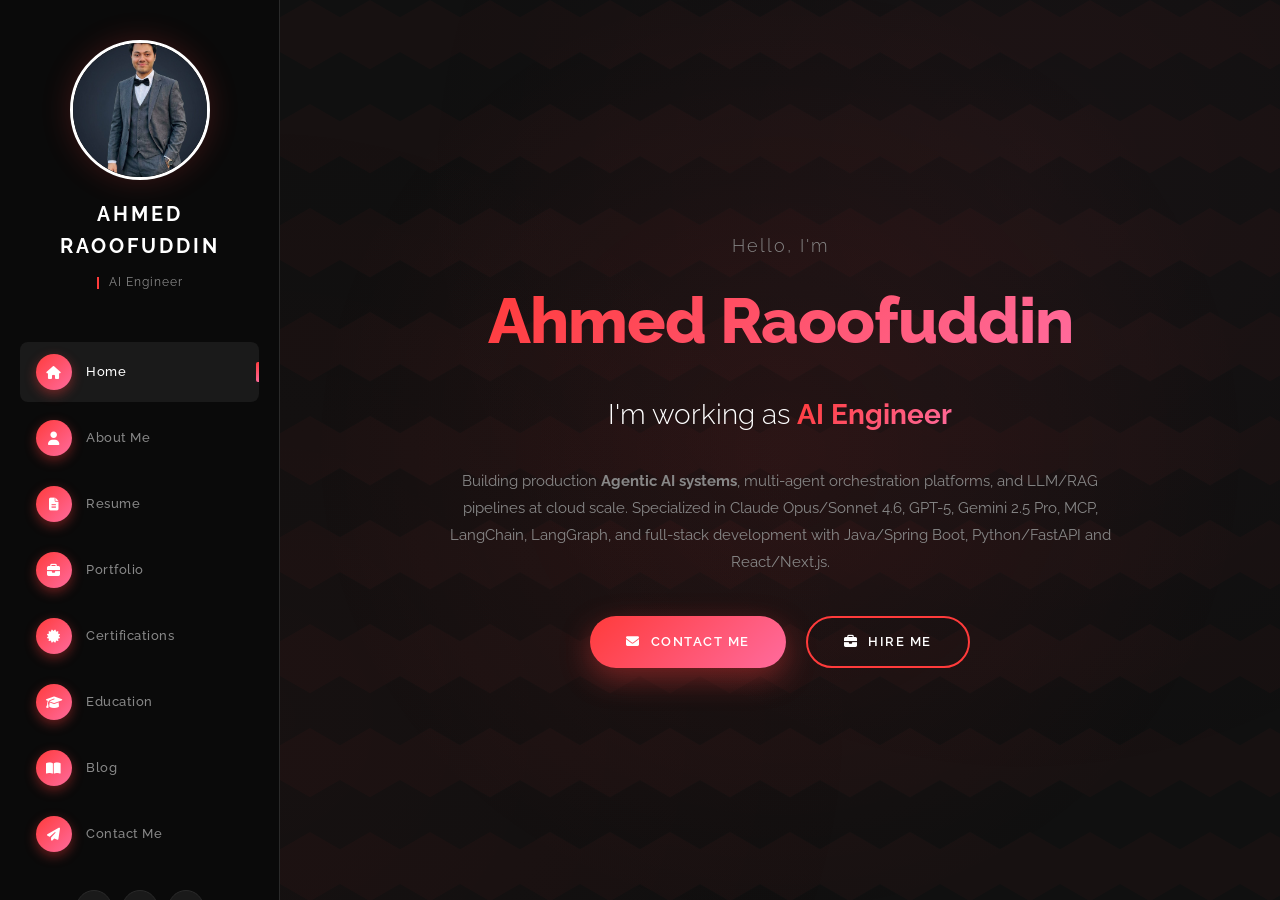
==== commit 091b474e: "Complete redesign: SPA portfolio with Home/About/Resume/Portfolio/Certs/Education/Blog/Contact + 6 b" ====
--- a/index.html
+++ b/index.html
@@ -4,70 +4,67 @@
   <meta charset="UTF-8">
   <meta name="viewport" content="width=device-width, initial-scale=1.0">
   <meta http-equiv="X-UA-Compatible" content="IE=edge">
-  
+
   <title>Ahmed Raoofuddin | AI Engineer & Full-Stack Developer | Dubai UAE</title>
-  
+
   <!-- SEO Meta Tags -->
-  <meta name="description" content="AI Engineer & Full-Stack Developer in Dubai, UAE specializing in Agentic AI, Claude Opus/Sonnet 4.6, GPT-5, MCP, LangGraph, LLM/RAG systems, Multi-Agent Orchestration, Python, Java Spring Boot. AWS Certified.">
-  <meta name="keywords" content="AI Engineer Dubai, Agentic AI, Claude 4.6, GPT-5, MCP, LangGraph, Multi-Agent Systems, LLM Engineer, RAG Systems, LangChain Expert, Full-Stack Developer UAE, Python Developer, Java Spring Boot, AWS Solutions Architect, Machine Learning Engineer">
+  <meta name="description" content="Ahmed Raoofuddin — AI Engineer & Full-Stack Developer in Dubai, UAE. Building production Agentic AI systems, multi-agent orchestration platforms, LLM/RAG pipelines with Claude Opus/Sonnet 4.6, GPT-5, Gemini 2.5 Pro, MCP, LangGraph.">
+  <meta name="keywords" content="AI Engineer Dubai, Agentic AI, Claude 4.6, GPT-5, MCP, LangGraph, Multi-Agent Systems, LLM Engineer, RAG Systems, LangChain Expert, Full-Stack Developer UAE, Java Spring Boot, AWS Solutions Architect">
   <meta name="author" content="Ahmed Raoofuddin">
 
   <!-- Open Graph -->
   <meta property="og:title" content="Ahmed Raoofuddin | AI Engineer & Full-Stack Developer">
-  <meta property="og:description" content="Building production Agentic AI systems, multi-agent orchestration platforms, and LLM/RAG pipelines at cloud scale. AWS Certified. Dubai, UAE.">
+  <meta property="og:description" content="Building production Agentic AI systems, multi-agent orchestration platforms, and LLM/RAG pipelines at cloud scale. Dubai, UAE.">
   <meta property="og:image" content="https://ahmedraoofuddin.github.io/portfolio/assets/img/ahmed-profile.jpg">
   <meta property="og:url" content="https://ahmedraoofuddin.github.io/portfolio/">
-  
+  <meta property="og:type" content="website">
+
   <!-- Favicon -->
   <link rel="icon" type="image/png" href="./assets/img/favicon/favicon-32x32.png">
-  <meta name="theme-color" content="#2563eb">
-  
+  <meta name="theme-color" content="#ff3b3b">
+
   <!-- Font Awesome -->
   <link rel="stylesheet" href="https://cdnjs.cloudflare.com/ajax/libs/font-awesome/6.4.0/css/all.min.css">
-  
-  <!-- Devicon -->
-  <link rel="stylesheet" href="https://cdn.jsdelivr.net/gh/devicons/devicon@v2.15.1/devicon.min.css">
-  
+
   <!-- Custom CSS -->
   <link rel="stylesheet" href="./assets/css/style.css">
 </head>
-
 <body>
-  <!-- Desktop Sidebar -->
+
+<div class="page-wrapper">
+
+  <!-- ============ SIDEBAR ============ -->
   <aside class="sidebar">
     <div class="sidebar-profile">
-      <img src="./assets/img/ahmed-profile.jpg" alt="Ahmed Raoofuddin - Senior AI Engineer Dubai">
-      <h3>Ahmed Raoofuddin</h3>
-      <p>AI Engineer • Dubai</p>
+      <img src="./assets/img/ahmed-profile.jpg" alt="Ahmed Raoofuddin">
+      <h3>AHMED RAOOFUDDIN</h3>
+      <p>AI Engineer</p>
     </div>
-    
+
     <nav class="sidebar-nav">
       <ul>
-        <li><a href="#hero"><i class="fa-solid fa-house"></i>Home</a></li>
-        <li><a href="#about"><i class="fa-solid fa-user"></i>About</a></li>
-        <li><a href="#experience"><i class="fa-solid fa-briefcase"></i>Experience</a></li>
-        <li><a href="#projects"><i class="fa-solid fa-code"></i>Projects</a></li>
-        <li><a href="#skills"><i class="fa-solid fa-gears"></i>Skills</a></li>
-        <li><a href="#certifications"><i class="fa-solid fa-certificate"></i>Certifications</a></li>
-        <li><a href="#education"><i class="fa-solid fa-graduation-cap"></i>Education</a></li>
-        <li><a href="#contact"><i class="fa-solid fa-envelope"></i>Contact</a></li>
-        <li><a href="./assets/resume/Ahmed_Raoofuddin_Resume.pdf" target="_blank"><i class="fa-solid fa-download"></i>Resume</a></li>
+        <li><a href="#home" data-section="home" class="active"><i class="fa-solid fa-house"></i>Home</a></li>
+        <li><a href="#about" data-section="about"><i class="fa-solid fa-user"></i>About Me</a></li>
+        <li><a href="#resume" data-section="resume"><i class="fa-solid fa-file-lines"></i>Resume</a></li>
+        <li><a href="#portfolio" data-section="portfolio"><i class="fa-solid fa-briefcase"></i>Portfolio</a></li>
+        <li><a href="#certifications" data-section="certifications"><i class="fa-solid fa-certificate"></i>Certifications</a></li>
+        <li><a href="#education" data-section="education"><i class="fa-solid fa-graduation-cap"></i>Education</a></li>
+        <li><a href="#blog" data-section="blog"><i class="fa-solid fa-book-open"></i>Blog</a></li>
+        <li><a href="#contact" data-section="contact"><i class="fa-solid fa-paper-plane"></i>Contact Me</a></li>
       </ul>
     </nav>
-    
-    <div class="sidebar-footer">
-      <div class="sidebar-social">
-        <a href="https://linkedin.com/in/ahmed-raoofuddin" target="_blank"><i class="fa-brands fa-linkedin-in"></i></a>
-        <a href="https://github.com/AhmedRaoofuddin" target="_blank"><i class="fa-brands fa-github"></i></a>
-        <a href="mailto:eng.ahmedraoofuddin@gmail.com"><i class="fa-solid fa-envelope"></i></a>
-      </div>
+
+    <div class="sidebar-social">
+      <a href="https://linkedin.com/in/ahmed-raoofuddin" target="_blank" rel="noopener"><i class="fa-brands fa-linkedin-in"></i></a>
+      <a href="https://github.com/AhmedRaoofuddin" target="_blank" rel="noopener"><i class="fa-brands fa-github"></i></a>
+      <a href="mailto:eng.ahmedraoofuddin@gmail.com"><i class="fa-solid fa-envelope"></i></a>
     </div>
   </aside>
 
-  <!-- Mobile Header -->
+  <!-- ============ MOBILE HEADER ============ -->
   <header class="mobile-header">
     <div class="logo">
-      <img src="./assets/img/ahmed-profile.jpg" alt="Ahmed Raoofuddin">
+      <img src="./assets/img/ahmed-profile.jpg" alt="Ahmed">
       <span>Ahmed R.</span>
     </div>
     <button class="mobile-menu-btn" onclick="toggleMobileMenu()">
@@ -75,660 +72,742 @@
     </button>
   </header>
 
-  <!-- Mobile Menu -->
   <div class="mobile-menu" id="mobileMenu">
     <button class="mobile-menu-close" onclick="toggleMobileMenu()">
       <i class="fa-solid fa-xmark"></i>
     </button>
     <ul>
-      <li><a href="#hero" onclick="toggleMobileMenu()"><i class="fa-solid fa-house"></i>Home</a></li>
-      <li><a href="#about" onclick="toggleMobileMenu()"><i class="fa-solid fa-user"></i>About</a></li>
-      <li><a href="#experience" onclick="toggleMobileMenu()"><i class="fa-solid fa-briefcase"></i>Experience</a></li>
-      <li><a href="#projects" onclick="toggleMobileMenu()"><i class="fa-solid fa-code"></i>Projects</a></li>
-      <li><a href="#skills" onclick="toggleMobileMenu()"><i class="fa-solid fa-gears"></i>Skills</a></li>
-      <li><a href="#certifications" onclick="toggleMobileMenu()"><i class="fa-solid fa-certificate"></i>Certifications</a></li>
-      <li><a href="#education" onclick="toggleMobileMenu()"><i class="fa-solid fa-graduation-cap"></i>Education</a></li>
-      <li><a href="#contact" onclick="toggleMobileMenu()"><i class="fa-solid fa-envelope"></i>Contact</a></li>
-      <li><a href="./assets/resume/Ahmed_Raoofuddin_Resume.pdf" target="_blank"><i class="fa-solid fa-download"></i>Resume</a></li>
+      <li><a href="#home" data-section="home" onclick="toggleMobileMenu()"><i class="fa-solid fa-house"></i>Home</a></li>
+      <li><a href="#about" data-section="about" onclick="toggleMobileMenu()"><i class="fa-solid fa-user"></i>About Me</a></li>
+      <li><a href="#resume" data-section="resume" onclick="toggleMobileMenu()"><i class="fa-solid fa-file-lines"></i>Resume</a></li>
+      <li><a href="#portfolio" data-section="portfolio" onclick="toggleMobileMenu()"><i class="fa-solid fa-briefcase"></i>Portfolio</a></li>
+      <li><a href="#certifications" data-section="certifications" onclick="toggleMobileMenu()"><i class="fa-solid fa-certificate"></i>Certifications</a></li>
+      <li><a href="#education" data-section="education" onclick="toggleMobileMenu()"><i class="fa-solid fa-graduation-cap"></i>Education</a></li>
+      <li><a href="#blog" data-section="blog" onclick="toggleMobileMenu()"><i class="fa-solid fa-book-open"></i>Blog</a></li>
+      <li><a href="#contact" data-section="contact" onclick="toggleMobileMenu()"><i class="fa-solid fa-paper-plane"></i>Contact Me</a></li>
     </ul>
   </div>
 
-  <!-- Main Content -->
+  <!-- ============ MAIN CONTENT ============ -->
   <main class="main-content">
-    
-    <!-- Hero Section -->
-    <section id="hero" class="hero">
-      <div class="hero-content">
-        <div class="hero-badge">
-          <i class="fa-solid fa-briefcase"></i>
-          <span>AI Engineer • Dubai, UAE</span>
-        </div>
-        <h1>Hi, I'm <span class="highlight">Ahmed Raoofuddin</span></h1>
-        <p class="tagline">A <span class="typing"></span></p>
-        <p class="description">AI Engineer & Full-Stack Developer building production Agentic AI systems, multi-agent orchestration platforms, and LLM/RAG pipelines at cloud scale. Specialized in Claude Opus/Sonnet 4.6, GPT-5, Gemini 2.5 Pro, MCP, LangChain, LangGraph, and full-stack development using Java/Spring Boot, Python/FastAPI and React/Next.js.</p>
-        <div class="hero-buttons">
-          <a href="#projects" class="btn btn-primary">
-            <i class="fa-solid fa-rocket"></i>View My Work
+
+    <!-- ============ HOME ============ -->
+    <section id="home" class="section active">
+      <div class="home-content">
+        <p class="home-hello">Hello, I'm</p>
+        <h1 class="home-name"><span class="highlight">Ahmed Raoofuddin</span></h1>
+        <p class="home-tagline">I'm working as <span class="typed-text" id="typed-text">AI Engineer</span></p>
+        <p class="home-description">
+          Building production <strong>Agentic AI systems</strong>, multi-agent orchestration platforms, and LLM/RAG pipelines at cloud scale.
+          Specialized in Claude Opus/Sonnet 4.6, GPT-5, Gemini 2.5 Pro, MCP, LangChain, LangGraph, and full-stack development with Java/Spring Boot, Python/FastAPI and React/Next.js.
+        </p>
+        <div class="home-buttons">
+          <a href="#contact" data-section="contact" class="btn btn-primary">
+            <i class="fa-solid fa-envelope"></i> Contact Me
           </a>
-          <a href="./assets/resume/Ahmed_Raoofuddin_Resume.pdf" target="_blank" class="btn btn-secondary">
-            <i class="fa-solid fa-download"></i>Download Resume
+          <a href="#portfolio" data-section="portfolio" class="btn btn-outline">
+            <i class="fa-solid fa-briefcase"></i> Hire Me
           </a>
         </div>
       </div>
     </section>
 
-    <!-- About Section -->
-    <section id="about" class="about">
-      <div class="section-header">
-        <span class="section-badge"><i class="fa-solid fa-user"></i>About Me</span>
-        <h2 class="section-title">Senior AI Engineer</h2>
-        <p class="section-subtitle">Building production AI systems in Dubai, UAE</p>
-      </div>
-      
-      <div class="about-content">
+    <!-- ============ ABOUT ============ -->
+    <section id="about" class="section">
+      <div class="section-title-wrap">
+        <h2 class="section-title">ABOUT ME</h2>
+        <p class="section-subtitle">Who I am &amp; what I do</p>
+      </div>
+
+      <div class="about-grid">
         <div class="about-text">
-          <p>I am an <strong>AI Engineer & Full-Stack Developer</strong> currently based in <strong>Dubai, UAE</strong>, building production Agentic AI systems, multi-agent orchestration platforms, and LLM/RAG pipelines at cloud scale.</p>
-          <p>My expertise spans <strong>Claude Opus/Sonnet 4.6, GPT-5, Gemini 2.5 Pro, MCP, LangChain, LangGraph, CrewAI</strong> and multi-agent orchestration, plus full-stack development using Java/Spring Boot, Python/FastAPI and React/Next.js. I architect scalable cloud systems using Docker, Kubernetes, AWS and GCP.</p>
-          <p>I have shipped AI-powered ERP platforms, vendor procurement systems, VR/3D visualization pipelines, and AR glass integrations. Implemented LLMOps/MLOps using MLflow, Airflow, SageMaker, LangSmith, Langfuse and RAGAS with evaluation harnesses and guardrails. Vector database experience includes FAISS, Pinecone, Weaviate, Milvus and ChromaDB.</p>
-        </div>
-        
-        <div class="about-info">
-          <h4>Quick Info</h4>
-          <div class="info-item">
+          <h3>Ahmed Raoofuddin</h3>
+          <div class="about-location"><i class="fa-solid fa-location-dot"></i> Dubai, UAE</div>
+
+          <p>I'm an <strong>AI Engineer &amp; Full-Stack Developer</strong> currently based in Dubai, UAE, building production Agentic AI systems, multi-agent orchestration platforms, and LLM/RAG pipelines at cloud scale.</p>
+
+          <p>My expertise spans <strong>Claude Opus/Sonnet 4.6, GPT-5, Gemini 2.5 Pro, MCP, LangChain, LangGraph, CrewAI</strong> and multi-agent orchestration, plus full-stack development with Java/Spring Boot, Python/FastAPI and React/Next.js. I architect scalable cloud systems with Docker, Kubernetes, AWS and GCP.</p>
+
+          <p>Currently at <strong>Metamorphic Design Company</strong>, I've shipped AI-powered ERP platforms, vendor procurement systems, VR/3D visualization pipelines, and AR glass integrations. Previously at <strong>OffplanProperties.ai</strong>, I built production LLM/RAG services that increased qualified leads by 35% and cut manual screening by 80%.</p>
+
+          <div class="about-info-grid">
+            <div class="info-item">
+              <i class="fa-solid fa-location-dot"></i>
+              <div>
+                <span class="label">Location</span>
+                <span class="value">Dubai, UAE</span>
+              </div>
+            </div>
+            <div class="info-item">
+              <i class="fa-solid fa-phone"></i>
+              <div>
+                <span class="label">Phone</span>
+                <span class="value">+971-54-352-4687</span>
+              </div>
+            </div>
+            <div class="info-item">
+              <i class="fa-solid fa-envelope"></i>
+              <div>
+                <span class="label">Email</span>
+                <span class="value">eng.ahmedraoofuddin@gmail.com</span>
+              </div>
+            </div>
+            <div class="info-item">
+              <i class="fa-solid fa-briefcase"></i>
+              <div>
+                <span class="label">Available for</span>
+                <span class="value">Hire &amp; Consulting</span>
+              </div>
+            </div>
+          </div>
+
+          <a href="./assets/resume/Ahmed_Raoofuddin_Resume.pdf" target="_blank" class="btn btn-primary">
+            <i class="fa-solid fa-download"></i> Download Resume
+          </a>
+        </div>
+
+        <div class="about-image">
+          <img src="./assets/img/ahmed-profile.jpg" alt="Ahmed Raoofuddin">
+        </div>
+      </div>
+    </section>
+
+    <!-- ============ RESUME ============ -->
+    <section id="resume" class="section">
+      <div class="section-title-wrap">
+        <h2 class="section-title">RESUME</h2>
+        <p class="section-subtitle">My Professional Journey</p>
+      </div>
+
+      <div class="resume-header">
+        <h3><small>My Professional</small>Work History</h3>
+        <a href="./assets/resume/Ahmed_Raoofuddin_Resume.pdf" target="_blank" class="btn btn-primary">
+          <i class="fa-solid fa-cloud-arrow-down"></i> Download Resume
+        </a>
+      </div>
+
+      <div class="timeline">
+        <div class="timeline-item">
+          <span class="timeline-date">Feb 2026 – Present</span>
+          <h4>AI Engineer</h4>
+          <p class="company">Metamorphic Design Company — Dubai, UAE</p>
+          <ul>
+            <li>Owned end-to-end full-stack engineering across 10+ systems: MetaForge ERP, vendor procurement platform, company website, VR/3D visualization pipeline, and AR glass integration</li>
+            <li>Built intelligent automation suite with 10+ n8n workflows, voice-enabled assistants (Twilio/VOIP), and document control systems with Google Drive and vector DB integration</li>
+            <li>Architected sales &amp; marketing tech stack: CRM pipeline (Pipedrive), Meta API analytics, Claude AI-powered SEO content generation</li>
+            <li>Leveraged Microsoft Foundry AI, Google Vertex AI, and enterprise AI platforms for client-facing solutions</li>
+          </ul>
+          <div class="tech-tags">
+            <span>Next.js</span><span>Claude 4.6</span><span>MCP</span><span>n8n</span><span>Pipedrive</span><span>Twilio</span><span>Three.js</span><span>AR/VR</span><span>Vertex AI</span>
+          </div>
+        </div>
+
+        <div class="timeline-item">
+          <span class="timeline-date">Jan 2025 – Jan 2026</span>
+          <h4>AI Engineer</h4>
+          <p class="company">OffplanProperties.ai / Zalinos Brokerage LLC — Dubai, UAE</p>
+          <ul>
+            <li>Shipped production LLM/RAG services (voice + multilingual); +35% qualified leads, −80% manual screening, p95 &lt; 800ms</li>
+            <li>Built Java Spring Boot microservices + Python FastAPI workers with Kafka/Redis; sustained 1.5–2k req/min during campaigns</li>
+            <li>Implemented LLMOps/MLOps (MLflow, Airflow, SageMaker, LangSmith, Langfuse, RAGAS) with eval harnesses</li>
+            <li>Deployed on AWS/GCP with Docker/K8s, blue/green rollouts and CI/CD; reduced change failure by 40%</li>
+          </ul>
+          <div class="tech-tags">
+            <span>Python</span><span>Java</span><span>LangChain</span><span>GPT-5</span><span>Kafka</span><span>AWS</span><span>Kubernetes</span>
+          </div>
+        </div>
+
+        <div class="timeline-item">
+          <span class="timeline-date">Nov 2024 – Jan 2025</span>
+          <h4>Solutions Engineer</h4>
+          <p class="company">REST Information Technology — Riyadh, Saudi Arabia</p>
+          <ul>
+            <li>Built ERP integrations (MySQL/MongoDB) with resilient REST patterns; −40% post-deployment issues, +30% solution fit</li>
+            <li>Delivered customer-facing technical demos converting to pilots at 35%+ win rate</li>
+            <li>Partnered with sales &amp; technical teams to ensure smooth implementations and optimized system performance</li>
+          </ul>
+          <div class="tech-tags">
+            <span>Node.js</span><span>MySQL</span><span>MongoDB</span><span>REST APIs</span><span>ERP</span>
+          </div>
+        </div>
+
+        <div class="timeline-item">
+          <span class="timeline-date">Dec 2022 – Dec 2024</span>
+          <h4>Full Stack Software Developer</h4>
+          <p class="company">Valuelabs Solutions / Shutterfly Project — Hyderabad, India</p>
+          <ul>
+            <li>Designed Spring Boot services with Hibernate/JPA; −30% API latency (p95), −25% error budget burn via caching</li>
+            <li>Standardized security (Spring Security, OAuth2) and SAST/DAST gates (Checkmarx, Snyk); resolved 90% vulns pre-prod</li>
+            <li>JUnit/Mockito test suite to ~90% line coverage; SonarQube quality gate maintained across microservices</li>
+            <li>Angular upgrade path and API contract hardening (OpenAPI), cutting regression defects by 25%</li>
+          </ul>
+          <div class="tech-tags">
+            <span>Java</span><span>Spring Boot</span><span>Angular</span><span>JUnit</span><span>Checkmarx</span>
+          </div>
+        </div>
+      </div>
+
+      <div class="skills-grid">
+        <div class="skill-column">
+          <h3><small>My Professional</small>AI &amp; Full-Stack</h3>
+          <div class="skill-bar"><div class="skill-bar-header"><span>Agentic AI &amp; Multi-Agent Systems (MCP, LangGraph)</span><span>95%</span></div><div class="skill-bar-track"><div class="skill-bar-fill" data-width="95"></div></div></div>
+          <div class="skill-bar"><div class="skill-bar-header"><span>LLM/RAG &amp; Claude/GPT-5/Gemini Integration</span><span>95%</span></div><div class="skill-bar-track"><div class="skill-bar-fill" data-width="95"></div></div></div>
+          <div class="skill-bar"><div class="skill-bar-header"><span>LangChain / LangGraph / CrewAI</span><span>92%</span></div><div class="skill-bar-track"><div class="skill-bar-fill" data-width="92"></div></div></div>
+          <div class="skill-bar"><div class="skill-bar-header"><span>Python / FastAPI / Django</span><span>93%</span></div><div class="skill-bar-track"><div class="skill-bar-fill" data-width="93"></div></div></div>
+          <div class="skill-bar"><div class="skill-bar-header"><span>Java / Spring Boot / Hibernate</span><span>90%</span></div><div class="skill-bar-track"><div class="skill-bar-fill" data-width="90"></div></div></div>
+          <div class="skill-bar"><div class="skill-bar-header"><span>React / Next.js / TypeScript</span><span>90%</span></div><div class="skill-bar-track"><div class="skill-bar-fill" data-width="90"></div></div></div>
+          <div class="skill-bar"><div class="skill-bar-header"><span>Vector DBs (FAISS, Pinecone, Weaviate, ChromaDB)</span><span>88%</span></div><div class="skill-bar-track"><div class="skill-bar-fill" data-width="88"></div></div></div>
+          <div class="skill-bar"><div class="skill-bar-header"><span>Prompt Engineering &amp; AI Guardrails</span><span>92%</span></div><div class="skill-bar-track"><div class="skill-bar-fill" data-width="92"></div></div></div>
+        </div>
+
+        <div class="skill-column">
+          <h3><small>My Professional</small>Cloud &amp; DevOps</h3>
+          <div class="skill-bar"><div class="skill-bar-header"><span>AWS (Solutions Architect Certified)</span><span>90%</span></div><div class="skill-bar-track"><div class="skill-bar-fill" data-width="90"></div></div></div>
+          <div class="skill-bar"><div class="skill-bar-header"><span>GCP &amp; Vertex AI</span><span>85%</span></div><div class="skill-bar-track"><div class="skill-bar-fill" data-width="85"></div></div></div>
+          <div class="skill-bar"><div class="skill-bar-header"><span>Docker &amp; Kubernetes</span><span>90%</span></div><div class="skill-bar-track"><div class="skill-bar-fill" data-width="90"></div></div></div>
+          <div class="skill-bar"><div class="skill-bar-header"><span>CI/CD (GitHub Actions, Jenkins)</span><span>88%</span></div><div class="skill-bar-track"><div class="skill-bar-fill" data-width="88"></div></div></div>
+          <div class="skill-bar"><div class="skill-bar-header"><span>LLMOps (MLflow, Airflow, SageMaker, LangSmith)</span><span>88%</span></div><div class="skill-bar-track"><div class="skill-bar-fill" data-width="88"></div></div></div>
+          <div class="skill-bar"><div class="skill-bar-header"><span>Kafka / Redis / Microservices</span><span>85%</span></div><div class="skill-bar-track"><div class="skill-bar-fill" data-width="85"></div></div></div>
+          <div class="skill-bar"><div class="skill-bar-header"><span>PostgreSQL / MySQL / MongoDB</span><span>90%</span></div><div class="skill-bar-track"><div class="skill-bar-fill" data-width="90"></div></div></div>
+          <div class="skill-bar"><div class="skill-bar-header"><span>Security (OAuth2, SAST/DAST, OWASP)</span><span>85%</span></div><div class="skill-bar-track"><div class="skill-bar-fill" data-width="85"></div></div></div>
+        </div>
+      </div>
+    </section>
+
+    <!-- ============ PORTFOLIO ============ -->
+    <section id="portfolio" class="section">
+      <div class="section-title-wrap">
+        <h2 class="section-title">PORTFOLIO</h2>
+        <p class="section-subtitle">Selected Projects</p>
+      </div>
+
+      <div class="portfolio-filter">
+        <button class="filter-btn active" data-filter="all">All</button>
+        <button class="filter-btn" data-filter="ai">Agentic AI</button>
+        <button class="filter-btn" data-filter="fullstack">Full-Stack</button>
+        <button class="filter-btn" data-filter="enterprise">Enterprise</button>
+        <button class="filter-btn" data-filter="devtools">Dev Tools</button>
+      </div>
+
+      <div class="portfolio-grid">
+
+        <div class="portfolio-item" data-category="ai devtools">
+          <div class="portfolio-image">
+            <span class="portfolio-category">Agentic AI</span>
+            <img src="https://images.unsplash.com/photo-1677442136019-21780ecad995?w=600&h=400&fit=crop" alt="Cortivex">
+          </div>
+          <div class="portfolio-content">
+            <h3>Cortivex — AI Agent Pipeline Orchestration</h3>
+            <p>Production-grade multi-agent orchestration system (100% TypeScript) with DAG-based pipelines, self-learning engine (34% faster after 50 runs), filesystem-based mesh coordination, 17 MCP tools, 15 Claude Code skills (13,500+ lines), and 20+ agent node types across quality, security, testing, DevOps.</p>
+            <div class="portfolio-tech">
+              <span>TypeScript</span><span>React 19</span><span>MCP</span><span>Claude 4.6</span><span>Multi-Agent</span>
+            </div>
+            <a href="https://github.com/AhmedRaoofuddin/Cortivex" target="_blank" class="btn-sm"><i class="fa-brands fa-github"></i> View Code</a>
+          </div>
+        </div>
+
+        <div class="portfolio-item" data-category="enterprise fullstack">
+          <div class="portfolio-image">
+            <span class="portfolio-category">Enterprise</span>
+            <img src="https://images.unsplash.com/photo-1556761175-5973dc0f32e7?w=600&h=400&fit=crop" alt="MetaForge ERP">
+          </div>
+          <div class="portfolio-content">
+            <h3>MetaForge ERP &amp; Vendor Platform</h3>
+            <p>Full-stack ERP (Web + Mobile) for Metamorphic Design with Sales/Design Pipeline (CRM, moodboards, VR render assignments) and Project Management (purchase orders, material requisitions). Includes vendor tender system with secure one-time links and AI-powered vendor scoring.</p>
+            <div class="portfolio-tech">
+              <span>React</span><span>Node.js</span><span>PostgreSQL</span><span>AI Scoring</span><span>Pipedrive</span>
+            </div>
+            <a href="#" class="btn-sm"><i class="fa-solid fa-lock"></i> Enterprise Project</a>
+          </div>
+        </div>
+
+        <div class="portfolio-item" data-category="enterprise ai fullstack">
+          <div class="portfolio-image">
+            <span class="portfolio-category">Platform</span>
+            <img src="https://images.unsplash.com/photo-1558655146-9f40138edfeb?w=600&h=400&fit=crop" alt="Metamorphic Digital">
+          </div>
+          <div class="portfolio-content">
+            <h3>Metamorphic Digital Platform &amp; Automation Suite</h3>
+            <p>Company website with Next.js, Supabase, Sanity CMS, Vercel. Claude-powered SEO generation, intelligent support assistant (Maya), estimation client. Voice-enabled assistants via Twilio/VOIP, 10+ n8n workflows, VR/3D pipeline with 8K renders and Aria Gen 2 AR glass.</p>
+            <div class="portfolio-tech">
+              <span>Next.js</span><span>Claude AI</span><span>Twilio</span><span>n8n</span><span>Three.js</span><span>AR/VR</span>
+            </div>
+            <a href="#" class="btn-sm"><i class="fa-solid fa-lock"></i> Enterprise Project</a>
+          </div>
+        </div>
+
+        <div class="portfolio-item" data-category="ai fullstack">
+          <div class="portfolio-image">
+            <span class="portfolio-category">Agentic AI</span>
+            <img src="https://images.unsplash.com/photo-1620712943543-bcc4688e7485?w=600&h=400&fit=crop" alt="AI Agent Platform">
+          </div>
+          <div class="portfolio-content">
+            <h3>AI Agent Platform for Real Estate</h3>
+            <p>Full-stack conversational AI agent using LangChain &amp; GPT with multilingual support, voice/image uploads, OTP verification &amp; AI-driven SQL generation. Four-stage pipeline: intent engine, query engine, search conversation engine, LLM fallback with guardrails.</p>
+            <div class="portfolio-tech">
+              <span>LangChain</span><span>GPT</span><span>Next.js</span><span>Supabase</span><span>MySQL</span>
+            </div>
+            <a href="https://offplanproperties.ai/" target="_blank" class="btn-sm"><i class="fa-solid fa-globe"></i> Live Demo</a>
+          </div>
+        </div>
+
+        <div class="portfolio-item" data-category="ai devtools">
+          <div class="portfolio-image">
+            <span class="portfolio-category">RAG System</span>
+            <img src="./assets/img/demo.gif" alt="RAG Application">
+          </div>
+          <div class="portfolio-content">
+            <h3>AI RAG Chatbot</h3>
+            <p>Retrieval-augmented generation system with FastAPI backend and TypeScript Next.js frontend. Features knowledge base creation, document upload, chunking, embeddings, semantic search, and chat with cited sources. Guardrails for prompt injection and hallucination checks.</p>
+            <div class="portfolio-tech">
+              <span>Python</span><span>FastAPI</span><span>LangChain</span><span>ChromaDB</span><span>Next.js</span>
+            </div>
+            <a href="https://github.com/AhmedRaoofuddin/RAG_Application" target="_blank" class="btn-sm"><i class="fa-brands fa-github"></i> View Code</a>
+          </div>
+        </div>
+
+        <div class="portfolio-item" data-category="ai">
+          <div class="portfolio-image">
+            <span class="portfolio-category">SEO AI</span>
+            <img src="https://images.unsplash.com/photo-1432888622747-4eb9a8efeb07?w=600&h=400&fit=crop" alt="SEO Automation">
+          </div>
+          <div class="portfolio-content">
+            <h3>SEO Automation &amp; A2S Growth Engine</h3>
+            <p>Architected Agent-to-SEO system generating 300,000+ long-form real estate pages at production scale. End-to-end n8n pipeline with content generation, Midjourney images, Botble CMS publish with rollback, Zapier approval gates, idempotent publish queues.</p>
+            <div class="portfolio-tech">
+              <span>n8n</span><span>Zapier</span><span>Botble CMS</span><span>Midjourney</span><span>OpenAI</span>
+            </div>
+            <a href="#" class="btn-sm"><i class="fa-solid fa-chart-line"></i> 300k+ Pages</a>
+          </div>
+        </div>
+
+        <div class="portfolio-item" data-category="devtools fullstack">
+          <div class="portfolio-image">
+            <span class="portfolio-category">Dev Tool</span>
+            <img src="./assets/img/app_start.gif" alt="FastAPI Generator">
+          </div>
+          <div class="portfolio-content">
+            <h3>FastAPI Full-Stack Generator</h3>
+            <p>Production-ready CLI tool to scaffold FastAPI applications with database integration (PostgreSQL, MongoDB), authentication (JWT, OAuth), AI frameworks (LangChain, PydanticAI), Next.js frontend, and DevOps configs (Docker, K8s).</p>
+            <div class="portfolio-tech">
+              <span>Python</span><span>FastAPI</span><span>CLI</span><span>DevOps</span>
+            </div>
+            <a href="https://github.com/AhmedRaoofuddin/Generator" target="_blank" class="btn-sm"><i class="fa-brands fa-github"></i> View Code</a>
+          </div>
+        </div>
+
+        <div class="portfolio-item" data-category="fullstack">
+          <div class="portfolio-image">
+            <span class="portfolio-category">Enterprise Java</span>
+            <video autoplay loop muted playsinline style="position:absolute;inset:0;width:100%;height:100%;object-fit:cover;">
+              <source src="./assets/img/java-project.mp4" type="video/mp4">
+            </video>
+          </div>
+          <div class="portfolio-content">
+            <h3>Java Enterprise Application</h3>
+            <p>Enterprise-grade Java application demonstrating Spring Boot microservices architecture with REST APIs, database integration, JPA persistence, and JasperReports for PDF exports.</p>
+            <div class="portfolio-tech">
+              <span>Java 17</span><span>Spring Boot 3</span><span>REST API</span><span>JPA</span>
+            </div>
+            <a href="https://github.com/AhmedRaoofuddin/Java-Project" target="_blank" class="btn-sm"><i class="fa-brands fa-github"></i> View Code</a>
+          </div>
+        </div>
+
+        <div class="portfolio-item" data-category="ai fullstack">
+          <div class="portfolio-image">
+            <span class="portfolio-category">Mobile AI</span>
+            <img src="./assets/img/App_Development.gif" alt="On-Device Sage">
+          </div>
+          <div class="portfolio-content">
+            <h3>On-Device Sage (Local Whisper)</h3>
+            <p>Privacy-first mobile app running large language models entirely offline on-device (Android &amp; iOS). Powered by llama.cpp for local AI inference without internet dependency.</p>
+            <div class="portfolio-tech">
+              <span>TypeScript</span><span>React Native</span><span>llama.cpp</span><span>Mobile AI</span>
+            </div>
+            <a href="https://github.com/AhmedRaoofuddin/Local-Whisper" target="_blank" class="btn-sm"><i class="fa-brands fa-github"></i> View Code</a>
+          </div>
+        </div>
+
+      </div>
+    </section>
+
+    <!-- ============ CERTIFICATIONS ============ -->
+    <section id="certifications" class="section">
+      <div class="section-title-wrap">
+        <h2 class="section-title">CERTIFICATIONS</h2>
+        <p class="section-subtitle">Professional Credentials</p>
+      </div>
+
+      <div class="cert-tabs">
+        <button class="cert-tab active" data-cert="cloud">Cloud &amp; AWS</button>
+        <button class="cert-tab" data-cert="ai">AI &amp; ML</button>
+        <button class="cert-tab" data-cert="dev">Development</button>
+        <button class="cert-tab" data-cert="mgmt">Management</button>
+      </div>
+
+      <div class="cert-grid active" id="cert-cloud">
+        <div class="cert-card"><i class="fa-brands fa-aws"></i><span>AWS Solutions Architect Associate</span></div>
+        <div class="cert-card"><i class="fa-brands fa-aws"></i><span>AWS Cloud Practitioner</span></div>
+        <div class="cert-card"><i class="fa-brands fa-google"></i><span>Google Cloud Professional Cloud Architect</span></div>
+        <div class="cert-card"><i class="fa-solid fa-shield-halved"></i><span>CISSP — ISC2</span></div>
+        <div class="cert-card"><i class="fa-solid fa-lock"></i><span>Certified Information Security Manager (CISM)</span></div>
+      </div>
+
+      <div class="cert-grid" id="cert-ai">
+        <div class="cert-card"><i class="fa-solid fa-robot"></i><span>IBM AI Engineering Professional Certificate</span></div>
+        <div class="cert-card"><i class="fa-brands fa-google"></i><span>Google Cloud Professional ML Engineer</span></div>
+        <div class="cert-card"><i class="fa-solid fa-microchip"></i><span>NVIDIA Deep Learning Institute (DLI) Certified</span></div>
+        <div class="cert-card"><i class="fa-brands fa-microsoft"></i><span>Microsoft Azure AI Engineer Associate</span></div>
+        <div class="cert-card"><i class="fa-solid fa-link"></i><span>DeepLearning.AI LangChain/LangGraph Specialization</span></div>
+        <div class="cert-card"><i class="fa-brands fa-microsoft"></i><span>Microsoft Azure AI Essentials</span></div>
+        <div class="cert-card"><i class="fa-solid fa-brain"></i><span>AI Projects with Python, TensorFlow, NLTK</span></div>
+        <div class="cert-card"><i class="fa-solid fa-code-branch"></i><span>Generative AI Java Apps — LangChain4j</span></div>
+        <div class="cert-card"><i class="fa-solid fa-database"></i><span>Rust LLMOps</span></div>
+      </div>
+
+      <div class="cert-grid" id="cert-dev">
+        <div class="cert-card"><i class="fa-brands fa-python"></i><span>Advanced Python: Build AI Applications</span></div>
+        <div class="cert-card"><i class="fa-brands fa-java"></i><span>Advanced Spring: Deploy to AWS, Azure, GCP</span></div>
+        <div class="cert-card"><i class="fa-brands fa-js"></i><span>JavaScript Foundations — Mozilla</span></div>
+        <div class="cert-card"><i class="fa-brands fa-github"></i><span>Practical GitHub Actions</span></div>
+        <div class="cert-card"><i class="fa-brands fa-python"></i><span>Python for Everybody</span></div>
+        <div class="cert-card"><i class="fa-solid fa-snowflake"></i><span>Snowflake Data Engineering</span></div>
+      </div>
+
+      <div class="cert-grid" id="cert-mgmt">
+        <div class="cert-card"><i class="fa-solid fa-building"></i><span>IT Architecture — CompTIA</span></div>
+        <div class="cert-card"><i class="fa-solid fa-server"></i><span>ServiceNow ITSM Specialist</span></div>
+        <div class="cert-card"><i class="fa-brands fa-atlassian"></i><span>Atlassian IT Service Management</span></div>
+        <div class="cert-card"><i class="fa-solid fa-diagram-project"></i><span>Program Management Professional</span></div>
+        <div class="cert-card"><i class="fa-solid fa-microphone"></i><span>Toastmasters International</span></div>
+        <div class="cert-card"><i class="fa-brands fa-google"></i><span>Google Digital Marketing</span></div>
+      </div>
+    </section>
+
+    <!-- ============ EDUCATION ============ -->
+    <section id="education" class="section">
+      <div class="section-title-wrap">
+        <h2 class="section-title">EDUCATION</h2>
+        <p class="section-subtitle">Academic Background</p>
+      </div>
+
+      <div class="education-grid">
+        <div class="education-card">
+          <div class="edu-icon"><i class="fa-solid fa-graduation-cap"></i></div>
+          <h4>B.E. in Computer Science Engineering</h4>
+          <div class="edu-date">May 2023 • CGPA 8.52/10</div>
+          <p><strong>Chaitanya Bharathi Institute of Technology (O.U)</strong></p>
+          <p>Hyderabad, India</p>
+          <p style="margin-top:12px;">Data Structures, Machine Learning, AI, Operating Systems, Database Systems, Web Development. Academic project: GAN denoising benchmarked vs classical filters with F1 ≥ 0.99.</p>
+        </div>
+
+        <div class="education-card">
+          <div class="edu-icon"><i class="fa-solid fa-school"></i></div>
+          <h4>Central Board of Secondary Education (CBSE)</h4>
+          <div class="edu-date">Apr 2019 • Aggregate 91.8/100</div>
+          <p><strong>International Indian School</strong></p>
+          <p>Riyadh, Saudi Arabia</p>
+          <p style="margin-top:12px;">Specialized in Mathematics, Physics, Chemistry &amp; Computer Science.</p>
+        </div>
+      </div>
+    </section>
+
+    <!-- ============ BLOG ============ -->
+    <section id="blog" class="section">
+      <div class="section-title-wrap">
+        <h2 class="section-title">BLOG</h2>
+        <p class="section-subtitle">Thoughts on Agentic AI &amp; Engineering</p>
+      </div>
+
+      <div class="blog-grid">
+        <a href="./blog/building-multi-agent-systems-with-mcp.html" class="blog-card">
+          <div class="blog-image">
+            <span class="blog-category">Agentic AI</span>
+            <img src="https://images.unsplash.com/photo-1677442136019-21780ecad995?w=600&h=400&fit=crop" alt="MCP">
+          </div>
+          <div class="blog-content">
+            <div class="blog-meta">
+              <span><i class="fa-regular fa-calendar"></i> Apr 1, 2026</span>
+              <span><i class="fa-regular fa-clock"></i> 8 min read</span>
+            </div>
+            <h3>Building Multi-Agent Systems with MCP and Claude 4.6</h3>
+            <p>A deep dive into the Model Context Protocol, how it enables tool-using agents, and lessons from building Cortivex's 17 MCP tools.</p>
+            <span class="blog-read-more">Read More <i class="fa-solid fa-arrow-right"></i></span>
+          </div>
+        </a>
+
+        <a href="./blog/agentic-rag-production.html" class="blog-card">
+          <div class="blog-image">
+            <span class="blog-category">RAG</span>
+            <img src="https://images.unsplash.com/photo-1526378800651-c32d170fe6f8?w=600&h=400&fit=crop" alt="Agentic RAG">
+          </div>
+          <div class="blog-content">
+            <div class="blog-meta">
+              <span><i class="fa-regular fa-calendar"></i> Mar 18, 2026</span>
+              <span><i class="fa-regular fa-clock"></i> 10 min read</span>
+            </div>
+            <h3>From Naive RAG to Agentic RAG: Production Lessons</h3>
+            <p>How I moved 300k+ real estate pages from simple vector search to agentic retrieval with eval harnesses, rerank, and hybrid search.</p>
+            <span class="blog-read-more">Read More <i class="fa-solid fa-arrow-right"></i></span>
+          </div>
+        </a>
+
+        <a href="./blog/llmops-production-guide.html" class="blog-card">
+          <div class="blog-image">
+            <span class="blog-category">LLMOps</span>
+            <img src="https://images.unsplash.com/photo-1551288049-bebda4e38f71?w=600&h=400&fit=crop" alt="LLMOps">
+          </div>
+          <div class="blog-content">
+            <div class="blog-meta">
+              <span><i class="fa-regular fa-calendar"></i> Mar 5, 2026</span>
+              <span><i class="fa-regular fa-clock"></i> 12 min read</span>
+            </div>
+            <h3>LLMOps in Production: MLflow, Langfuse, RAGAS</h3>
+            <p>A practical guide to evaluation harnesses, prompt versioning, cost tracking, and regression testing for LLM-powered products.</p>
+            <span class="blog-read-more">Read More <i class="fa-solid fa-arrow-right"></i></span>
+          </div>
+        </a>
+
+        <a href="./blog/langgraph-vs-crewai.html" class="blog-card">
+          <div class="blog-image">
+            <span class="blog-category">Frameworks</span>
+            <img src="https://images.unsplash.com/photo-1555949963-ff9fe0c870eb?w=600&h=400&fit=crop" alt="LangGraph">
+          </div>
+          <div class="blog-content">
+            <div class="blog-meta">
+              <span><i class="fa-regular fa-calendar"></i> Feb 20, 2026</span>
+              <span><i class="fa-regular fa-clock"></i> 9 min read</span>
+            </div>
+            <h3>LangGraph vs CrewAI: Which Framework Wins in 2026?</h3>
+            <p>A hands-on comparison of the two leading agent frameworks based on real production deployments at Metamorphic.</p>
+            <span class="blog-read-more">Read More <i class="fa-solid fa-arrow-right"></i></span>
+          </div>
+        </a>
+
+        <a href="./blog/spring-boot-meets-llm.html" class="blog-card">
+          <div class="blog-image">
+            <span class="blog-category">Backend</span>
+            <img src="https://images.unsplash.com/photo-1517694712202-14dd9538aa97?w=600&h=400&fit=crop" alt="Spring Boot LLM">
+          </div>
+          <div class="blog-content">
+            <div class="blog-meta">
+              <span><i class="fa-regular fa-calendar"></i> Feb 5, 2026</span>
+              <span><i class="fa-regular fa-clock"></i> 7 min read</span>
+            </div>
+            <h3>When Spring Boot Meets LLMs: LangChain4j in Production</h3>
+            <p>How to integrate LLMs into Java enterprise backends without losing the type safety and observability you love.</p>
+            <span class="blog-read-more">Read More <i class="fa-solid fa-arrow-right"></i></span>
+          </div>
+        </a>
+
+        <a href="./blog/vector-db-comparison.html" class="blog-card">
+          <div class="blog-image">
+            <span class="blog-category">Vector DBs</span>
+            <img src="https://images.unsplash.com/photo-1558494949-ef010cbdcc31?w=600&h=400&fit=crop" alt="Vector Databases">
+          </div>
+          <div class="blog-content">
+            <div class="blog-meta">
+              <span><i class="fa-regular fa-calendar"></i> Jan 22, 2026</span>
+              <span><i class="fa-regular fa-clock"></i> 11 min read</span>
+            </div>
+            <h3>FAISS vs Pinecone vs Weaviate vs ChromaDB: A Real Benchmark</h3>
+            <p>I ran the same 1M-document RAG workload across all four. Here's what I found on latency, recall, cost, and operability.</p>
+            <span class="blog-read-more">Read More <i class="fa-solid fa-arrow-right"></i></span>
+          </div>
+        </a>
+      </div>
+    </section>
+
+    <!-- ============ CONTACT ============ -->
+    <section id="contact" class="section">
+      <div class="section-title-wrap">
+        <h2 class="section-title">CONTACT</h2>
+        <p class="section-subtitle">Let's build something together</p>
+      </div>
+
+      <div class="contact-grid">
+        <div class="contact-info">
+          <h3><small>Get in touch</small>Contact Information</h3>
+          <p>Open to AI Engineer, Full-Stack Developer, and Solutions Engineer roles. Also available for consulting on Agentic AI, LLM/RAG, and production ML systems.</p>
+
+          <div class="contact-item">
+            <i class="fa-solid fa-phone"></i>
+            <div>
+              <span class="label">Phone</span>
+              <span class="value">+971-54-352-4687</span>
+            </div>
+          </div>
+
+          <div class="contact-item">
+            <i class="fa-solid fa-envelope"></i>
+            <div>
+              <span class="label">Email</span>
+              <span class="value"><a href="mailto:eng.ahmedraoofuddin@gmail.com">eng.ahmedraoofuddin@gmail.com</a></span>
+            </div>
+          </div>
+
+          <div class="contact-item">
             <i class="fa-solid fa-location-dot"></i>
             <div>
               <span class="label">Location</span>
               <span class="value">Dubai, UAE</span>
             </div>
           </div>
-          <div class="info-item">
-            <i class="fa-solid fa-phone"></i>
-            <div>
-              <span class="label">Phone</span>
-              <span class="value">+971-54-352-4687</span>
-            </div>
-          </div>
-          <div class="info-item">
-            <i class="fa-solid fa-envelope"></i>
-            <div>
-              <span class="label">Email</span>
-              <span class="value"><a href="mailto:eng.ahmedraoofuddin@gmail.com">eng.ahmedraoofuddin@gmail.com</a></span>
-            </div>
-          </div>
-          <div class="info-item">
-            <i class="fa-brands fa-linkedin"></i>
-            <div>
-              <span class="label">LinkedIn</span>
-              <span class="value"><a href="https://linkedin.com/in/ahmed-raoofuddin" target="_blank">ahmed-raoofuddin</a></span>
-            </div>
-          </div>
-          <div class="info-item">
-            <i class="fa-brands fa-github"></i>
-            <div>
-              <span class="label">GitHub</span>
-              <span class="value"><a href="https://github.com/AhmedRaoofuddin" target="_blank">AhmedRaoofuddin</a></span>
-            </div>
-          </div>
-        </div>
+
+          <div class="contact-social">
+            <a href="https://linkedin.com/in/ahmed-raoofuddin" target="_blank" rel="noopener"><i class="fa-brands fa-linkedin-in"></i></a>
+            <a href="https://github.com/AhmedRaoofuddin" target="_blank" rel="noopener"><i class="fa-brands fa-github"></i></a>
+            <a href="mailto:eng.ahmedraoofuddin@gmail.com"><i class="fa-solid fa-envelope"></i></a>
+          </div>
+        </div>
+
+        <form class="contact-form" onsubmit="handleContactSubmit(event)">
+          <div class="form-row">
+            <div class="form-group">
+              <input type="text" name="name" placeholder="Your Name" required>
+            </div>
+            <div class="form-group">
+              <input type="email" name="email" placeholder="Email Address" required>
+            </div>
+          </div>
+          <div class="form-group">
+            <input type="text" name="subject" placeholder="Subject" required>
+          </div>
+          <div class="form-group">
+            <textarea name="message" placeholder="Your Message..." required></textarea>
+          </div>
+          <button type="submit" class="btn btn-primary">
+            <i class="fa-solid fa-paper-plane"></i> Send Message
+          </button>
+        </form>
       </div>
     </section>
 
-    <!-- Experience Section -->
-    <section id="experience" class="experience">
-      <div class="section-header">
-        <span class="section-badge"><i class="fa-solid fa-briefcase"></i>Experience</span>
-        <h2 class="section-title">Professional Experience</h2>
-      </div>
-      
-      <div class="timeline">
-        <div class="timeline-item">
-          <div class="timeline-header">
-            <div>
-              <h3 class="timeline-title">Metamorphic Design Company</h3>
-              <span class="timeline-role">AI Engineer</span>
-            </div>
-            <span class="timeline-date"><i class="fa-regular fa-calendar"></i>Feb 2026 – Present</span>
-          </div>
-          <div class="timeline-content">
-            <ul>
-              <li>Owned end-to-end full-stack engineering across 10+ systems including MetaForge ERP (Sales/Design Pipeline + Project Management), vendor procurement platform, company website, VR/3D visualization pipeline, and AR glass integration for interior design clients</li>
-              <li>Built intelligent automation suite with 10+ n8n workflows, voice-enabled assistants (Twilio/VOIP) for HR, lead nurturing, and project management; implemented document control systems with Google Drive and vector database integration</li>
-              <li>Architected sales & marketing technology stack including CRM pipeline management (Pipedrive), Meta API campaign analytics, Claude AI-powered SEO content generation, and branded content strategy</li>
-              <li>Leveraged Microsoft Foundry AI, Google Vertex AI, and enterprise AI platforms for client-facing solutions; managed cross-functional coordination across design, procurement, and technology teams</li>
-            </ul>
-            <div class="tech-stack">
-              <span class="tech-tag">Next.js</span>
-              <span class="tech-tag">Claude 4.6</span>
-              <span class="tech-tag">MCP</span>
-              <span class="tech-tag">n8n</span>
-              <span class="tech-tag">Pipedrive</span>
-              <span class="tech-tag">Twilio</span>
-              <span class="tech-tag">Three.js</span>
-              <span class="tech-tag">AR/VR</span>
-              <span class="tech-tag">Vertex AI</span>
-            </div>
-          </div>
-        </div>
-
-        <div class="timeline-item">
-          <div class="timeline-header">
-            <div>
-              <h3 class="timeline-title"><a href="https://offplanproperties.ai/" target="_blank">OffplanProperties.ai / Zalinos Brokerage LLC</a></h3>
-              <span class="timeline-role">AI Engineer</span>
-            </div>
-            <span class="timeline-date"><i class="fa-regular fa-calendar"></i>Jan 2025 – Jan 2026</span>
-          </div>
-          <div class="timeline-content">
-            <ul>
-              <li>Shipped production LLM/RAG services with voice and multilingual support for property search; +35% qualified leads, −80% manual screening</li>
-              <li>Built Java Spring Boot microservices and Python FastAPI workers with Kafka/Redis; sustained 1.5–2.0k req/min during campaigns</li>
-              <li>Implemented LLMOps/MLOps using MLflow, Airflow, SageMaker, LangSmith, Langfuse and RAGAS with eval harnesses</li>
-              <li>Deployed on AWS/GCP with Docker/K8s, implementing blue/green rollouts and CI/CD (reduced change failure by 40%)</li>
-            </ul>
-            <div class="tech-stack">
-              <span class="tech-tag">Python</span>
-              <span class="tech-tag">Java</span>
-              <span class="tech-tag">LangChain</span>
-              <span class="tech-tag">GPT-5</span>
-              <span class="tech-tag">AWS</span>
-            </div>
-          </div>
-        </div>
-
-        <div class="timeline-item">
-          <div class="timeline-header">
-            <div>
-              <h3 class="timeline-title">REST Information Technology</h3>
-              <span class="timeline-role">Solutions Engineer</span>
-            </div>
-            <span class="timeline-date"><i class="fa-regular fa-calendar"></i>Nov 2024 – Jan 2025</span>
-          </div>
-          <div class="timeline-content">
-            <ul>
-              <li>Built ERP integrations using MySQL and MongoDB with resilient REST patterns</li>
-              <li>Delivered customer-facing technical demos converting to pilots</li>
-              <li>Integrated RESTful APIs and data pipelines across SQL and NoSQL systems</li>
-            </ul>
-            <div class="tech-stack">
-              <span class="tech-tag">Node.js</span>
-              <span class="tech-tag">MySQL</span>
-              <span class="tech-tag">MongoDB</span>
-              <span class="tech-tag">REST APIs</span>
-            </div>
-          </div>
-        </div>
-
-        <div class="timeline-item">
-          <div class="timeline-header">
-            <div>
-              <h3 class="timeline-title"><a href="https://www.valuelabs.com/" target="_blank">Valuelabs / Shutterfly Project</a></h3>
-              <span class="timeline-role">Full Stack Developer</span>
-            </div>
-            <span class="timeline-date"><i class="fa-regular fa-calendar"></i>Dec 2022 – Dec 2024</span>
-          </div>
-          <div class="timeline-content">
-            <ul>
-              <li>Designed Spring Boot services with Hibernate/JPA, optimizing API latency via caching</li>
-              <li>Standardized security using Spring Security and OAuth2, implemented SAST/DAST gates</li>
-              <li>Achieved high line coverage with JUnit/Mockito test suite using SonarQube</li>
-              <li>Created RESTful APIs and dynamic web components using Angular</li>
-            </ul>
-            <div class="tech-stack">
-              <span class="tech-tag">Java</span>
-              <span class="tech-tag">Spring Boot</span>
-              <span class="tech-tag">Angular</span>
-              <span class="tech-tag">JUnit</span>
-            </div>
-          </div>
-        </div>
-      </div>
-    </section>
-
-    <!-- Projects Section -->
-    <section id="projects" class="projects">
-      <div class="section-header">
-        <span class="section-badge"><i class="fa-solid fa-code"></i>Projects</span>
-        <h2 class="section-title">Featured Projects</h2>
-      </div>
-      
-      <div class="projects-grid">
-        <!-- Cortivex - AI Agent Pipeline Orchestration -->
-        <div class="project-card">
-          <div class="project-image">
-            <img src="https://images.unsplash.com/photo-1677442136019-21780ecad995?w=400&h=250&fit=crop" alt="Cortivex AI Agent Orchestration">
-          </div>
-          <div class="project-content">
-            <h3 class="project-title">Cortivex — AI Agent Pipeline Orchestration</h3>
-            <p class="project-description">Production-grade multi-agent orchestration system (100% TypeScript) with DAG-based pipeline execution, self-learning engine (34% faster after 50 runs), filesystem-based mesh coordination, 17 MCP tools, 15 Claude Code skills (13,500+ lines), and 20+ agent node types. OWASP-aligned security with SHA-256/ed25519 tamper detection.</p>
-            <div class="project-tech">
-              <span>TypeScript</span>
-              <span>Node.js</span>
-              <span>React 19</span>
-              <span>MCP</span>
-              <span>Claude 4.6</span>
-              <span>Multi-Agent</span>
-            </div>
-            <div class="project-links">
-              <a href="https://github.com/AhmedRaoofuddin/Cortivex" target="_blank" class="btn-sm"><i class="fa-brands fa-github"></i> View Code</a>
-            </div>
-          </div>
-        </div>
-
-        <!-- MetaForge ERP & Vendor Platform -->
-        <div class="project-card">
-          <div class="project-image">
-            <img src="https://images.unsplash.com/photo-1556761175-5973dc0f32e7?w=400&h=250&fit=crop" alt="MetaForge ERP System">
-          </div>
-          <div class="project-content">
-            <h3 class="project-title">MetaForge ERP & Vendor Platform</h3>
-            <p class="project-description">Full-stack ERP system (Web + Mobile) for Metamorphic Design Company with two segments: Sales & Design Pipeline (CRM/Pipedrive lead intake, moodboard management, VR render assignments, analytics) and Project Management (purchase orders/LPOs, material requisitions, procurement workflows). Includes Vendor Tender system with secure one-time links and AI-powered vendor scoring.</p>
-            <div class="project-tech">
-              <span>React</span>
-              <span>Node.js</span>
-              <span>PostgreSQL</span>
-              <span>Pipedrive API</span>
-              <span>AI Scoring</span>
-              <span>Mobile UI</span>
-            </div>
-            <div class="project-links">
-              <a href="#" class="btn-sm"><i class="fa-solid fa-briefcase"></i> Enterprise Project</a>
-            </div>
-          </div>
-        </div>
-
-        <!-- Metamorphic Digital Platform & Automation Suite -->
-        <div class="project-card">
-          <div class="project-image">
-            <img src="https://images.unsplash.com/photo-1558655146-9f40138edfeb?w=400&h=250&fit=crop" alt="Metamorphic Digital Platform">
-          </div>
-          <div class="project-content">
-            <h3 class="project-title">Metamorphic Digital Platform & Intelligent Automation Suite</h3>
-            <p class="project-description">Company website with Next.js integrating Resend, Supabase, Google Recaptcha, Sanity CMS, and Vercel deployment. Features Claude-powered SEO content generation, admin panel, intelligent support assistant (Maya), and estimation client. Voice-enabled assistants via Twilio/VOIP for HR, lead nurturing, and PM; 10+ n8n automation workflows. Includes VR/3D visualization pipeline with 8K renders and Aria Gen 2 AR glass integration.</p>
-            <div class="project-tech">
-              <span>Next.js</span>
-              <span>Supabase</span>
-              <span>Sanity CMS</span>
-              <span>Vercel</span>
-              <span>Claude AI</span>
-              <span>Twilio</span>
-              <span>n8n</span>
-              <span>Three.js</span>
-              <span>AR/VR</span>
-            </div>
-            <div class="project-links">
-              <a href="#" class="btn-sm"><i class="fa-solid fa-briefcase"></i> Enterprise Project</a>
-            </div>
-          </div>
-        </div>
-
-        <!-- RAG Application -->
-        <div class="project-card">
-          <div class="project-image">
-            <img src="./assets/img/demo.gif" alt="RAG Application">
-          </div>
-          <div class="project-content">
-            <h3 class="project-title">RAG Application</h3>
-            <p class="project-description">Production-grade Retrieval-Augmented Generation chatbot using LangChain and GPT with document retrieval and vector embeddings.</p>
-            <div class="project-tech">
-              <span>Python</span>
-              <span>LangChain</span>
-              <span>OpenAI</span>
-              <span>FAISS</span>
-            </div>
-            <div class="project-links">
-              <a href="https://github.com/AhmedRaoofuddin/RAG_Application" target="_blank" class="btn-sm"><i class="fa-brands fa-github"></i> View Code</a>
-            </div>
-          </div>
-        </div>
-
-        <!-- FastAPI Full-Stack Generator -->
-        <div class="project-card">
-          <div class="project-image">
-            <img src="./assets/img/app_start.gif" alt="FastAPI Full-Stack Generator CLI Tool">
-          </div>
-          <div class="project-content">
-            <h3 class="project-title">FastAPI Full-Stack Generator</h3>
-            <p class="project-description">Production-ready CLI tool to scaffold FastAPI applications with database integration (PostgreSQL, MongoDB), authentication (JWT, OAuth), AI frameworks (LangChain, PydanticAI), Next.js frontend, and DevOps configs (Docker, K8s).</p>
-            <div class="project-tech">
-              <span>Python</span>
-              <span>FastAPI</span>
-              <span>CLI</span>
-              <span>DevOps</span>
-            </div>
-            <div class="project-links">
-              <a href="https://github.com/AhmedRaoofuddin/Generator" target="_blank" class="btn-sm"><i class="fa-brands fa-github"></i> View Code</a>
-            </div>
-          </div>
-        </div>
-
-        <!-- Java Project -->
-        <div class="project-card">
-          <div class="project-image project-video">
-            <video autoplay loop muted playsinline>
-              <source src="./assets/img/java-project.mp4" type="video/mp4">
-            </video>
-          </div>
-          <div class="project-content">
-            <h3 class="project-title">Java Enterprise Application</h3>
-            <p class="project-description">Enterprise-grade Java application demonstrating Spring Boot microservices architecture with REST APIs and database integration.</p>
-            <div class="project-tech">
-              <span>Java</span>
-              <span>Spring Boot</span>
-              <span>REST API</span>
-              <span>JPA</span>
-            </div>
-            <div class="project-links">
-              <a href="https://github.com/AhmedRaoofuddin/Java-Project" target="_blank" class="btn-sm"><i class="fa-brands fa-github"></i> View Code</a>
-            </div>
-          </div>
-        </div>
-
-        <!-- Project Omicron -->
-        <div class="project-card">
-          <div class="project-image">
-            <img src="https://images.unsplash.com/photo-1618477388954-7852f32655ec?w=400&h=250&fit=crop" alt="Project Omicron TypeScript">
-          </div>
-          <div class="project-content">
-            <h3 class="project-title">Project Omicron</h3>
-            <p class="project-description">Full-stack TypeScript application with modern Next.js/React frontend and scalable Node.js backend.</p>
-            <div class="project-tech">
-              <span>TypeScript</span>
-              <span>Next.js</span>
-              <span>React</span>
-              <span>Node.js</span>
-            </div>
-            <div class="project-links">
-              <a href="https://github.com/AhmedRaoofuddin/Project_Omicron" target="_blank" class="btn-sm"><i class="fa-brands fa-github"></i> View Code</a>
-            </div>
-          </div>
-        </div>
-
-        <!-- On-Device Sage (Local Whisper) -->
-        <div class="project-card">
-          <div class="project-image">
-            <img src="./assets/img/App_Development.gif" alt="On-Device Sage - Offline LLM Mobile App">
-          </div>
-          <div class="project-content">
-            <h3 class="project-title">On-Device Sage</h3>
-            <p class="project-description">Privacy-first mobile app running large language models entirely offline on-device (Android & iOS). Powered by llama.cpp for local AI inference without internet dependency.</p>
-            <div class="project-tech">
-              <span>TypeScript</span>
-              <span>React Native</span>
-              <span>llama.cpp</span>
-              <span>Mobile</span>
-            </div>
-            <div class="project-links">
-              <a href="https://github.com/AhmedRaoofuddin/Local-Whisper" target="_blank" class="btn-sm"><i class="fa-brands fa-github"></i> View Code</a>
-            </div>
-          </div>
-        </div>
-      </div>
-    </section>
-
-    <!-- Skills Section -->
-    <section id="skills" class="skills">
-      <div class="section-header">
-        <span class="section-badge"><i class="fa-solid fa-gears"></i>Skills</span>
-        <h2 class="section-title">Technical Expertise</h2>
-      </div>
-      
-      <!-- Languages & Databases -->
-      <div class="skills-category">
-        <h3 class="skills-category-title">Languages & Databases</h3>
-        <div class="skills-icons-grid">
-          <div class="skill-icon-card"><i class="devicon-python-plain colored"></i><span>Python</span></div>
-          <div class="skill-icon-card"><i class="devicon-java-plain colored"></i><span>Java</span></div>
-          <div class="skill-icon-card"><i class="devicon-typescript-plain colored"></i><span>TypeScript</span></div>
-          <div class="skill-icon-card"><i class="devicon-javascript-plain colored"></i><span>JavaScript</span></div>
-          <div class="skill-icon-card"><i class="devicon-postgresql-plain colored"></i><span>PostgreSQL</span></div>
-          <div class="skill-icon-card"><i class="devicon-mysql-plain colored"></i><span>MySQL</span></div>
-          <div class="skill-icon-card"><i class="devicon-mongodb-plain colored"></i><span>MongoDB</span></div>
-          <div class="skill-icon-card"><i class="devicon-redis-plain colored"></i><span>Redis</span></div>
-        </div>
-      </div>
-
-      <!-- Frameworks -->
-      <div class="skills-category">
-        <h3 class="skills-category-title">Frameworks & Libraries</h3>
-        <div class="skills-icons-grid">
-          <div class="skill-icon-card"><i class="devicon-spring-plain colored"></i><span>Spring Boot</span></div>
-          <div class="skill-icon-card"><i class="devicon-fastapi-plain colored"></i><span>FastAPI</span></div>
-          <div class="skill-icon-card"><i class="devicon-react-original colored"></i><span>React</span></div>
-          <div class="skill-icon-card"><i class="devicon-nextjs-original"></i><span>Next.js</span></div>
-          <div class="skill-icon-card"><i class="devicon-angularjs-plain colored"></i><span>Angular</span></div>
-          <div class="skill-icon-card"><i class="devicon-nodejs-plain colored"></i><span>Node.js</span></div>
-          <div class="skill-icon-card"><i class="devicon-tensorflow-original colored"></i><span>TensorFlow</span></div>
-          <div class="skill-icon-card"><i class="devicon-pytorch-original colored"></i><span>PyTorch</span></div>
-        </div>
-      </div>
-
-      <!-- DevOps -->
-      <div class="skills-category">
-        <h3 class="skills-category-title">DevOps & Cloud</h3>
-        <div class="skills-icons-grid">
-          <div class="skill-icon-card"><i class="devicon-amazonwebservices-original colored"></i><span>AWS</span></div>
-          <div class="skill-icon-card"><i class="devicon-googlecloud-plain colored"></i><span>GCP</span></div>
-          <div class="skill-icon-card"><i class="devicon-docker-plain colored"></i><span>Docker</span></div>
-          <div class="skill-icon-card"><i class="devicon-kubernetes-plain colored"></i><span>Kubernetes</span></div>
-          <div class="skill-icon-card"><i class="devicon-github-original"></i><span>GitHub Actions</span></div>
-          <div class="skill-icon-card"><i class="devicon-nginx-original colored"></i><span>Nginx</span></div>
-          <div class="skill-icon-card"><i class="devicon-linux-plain"></i><span>Linux</span></div>
-          <div class="skill-icon-card"><i class="devicon-git-plain colored"></i><span>Git</span></div>
-        </div>
-      </div>
-    </section>
-
-    <!-- Certifications Section - Tabbed -->
-    <section id="certifications" class="certifications">
-      <div class="section-header">
-        <span class="section-badge"><i class="fa-solid fa-certificate"></i>Certifications</span>
-        <h2 class="section-title">Professional Certifications</h2>
-      </div>
-      
-      <!-- Certification Tabs -->
-      <div class="cert-tabs">
-        <button class="cert-tab active" onclick="showCertCategory('cloud')">Cloud & AWS</button>
-        <button class="cert-tab" onclick="showCertCategory('ai')">AI & ML</button>
-        <button class="cert-tab" onclick="showCertCategory('dev')">Development</button>
-        <button class="cert-tab" onclick="showCertCategory('mgmt')">IT & Management</button>
-      </div>
-
-      <!-- Cloud & AWS -->
-      <div id="cloud" class="cert-category active">
-        <div class="certs-compact">
-          <div class="cert-item"><i class="fa-brands fa-aws"></i><span>AWS Solutions Architect Associate</span></div>
-          <div class="cert-item"><i class="fa-brands fa-aws"></i><span>AWS Cloud Practitioner</span></div>
-          <div class="cert-item"><i class="fa-solid fa-shield-halved"></i><span>CISSP - ISC2</span></div>
-          <div class="cert-item"><i class="fa-solid fa-lock"></i><span>Certified Information Security Manager (CISM)</span></div>
-        </div>
-      </div>
-
-      <!-- AI & ML -->
-      <div id="ai" class="cert-category">
-        <div class="certs-compact">
-          <div class="cert-item"><i class="fa-solid fa-robot"></i><span>IBM AI Engineering Professional Certificate</span></div>
-          <div class="cert-item"><i class="fa-brands fa-google"></i><span>Google Cloud Professional Machine Learning Engineer</span></div>
-          <div class="cert-item"><i class="fa-solid fa-microchip"></i><span>NVIDIA Deep Learning Institute (DLI) Certified</span></div>
-          <div class="cert-item"><i class="fa-brands fa-microsoft"></i><span>Microsoft Azure AI Engineer Associate</span></div>
-          <div class="cert-item"><i class="fa-solid fa-link"></i><span>DeepLearning.AI LangChain/LangGraph Specialization (Coursera)</span></div>
-          <div class="cert-item"><i class="fa-brands fa-microsoft"></i><span>Microsoft Azure AI Essentials</span></div>
-          <div class="cert-item"><i class="fa-solid fa-brain"></i><span>AI Projects with Python, TensorFlow, NLTK</span></div>
-          <div class="cert-item"><i class="fa-solid fa-code-branch"></i><span>Generative AI Java Applications - LangChain4j</span></div>
-          <div class="cert-item"><i class="fa-solid fa-database"></i><span>Rust LLMOps</span></div>
-          <div class="cert-item"><i class="fa-solid fa-snowflake"></i><span>Snowflake Data Engineering</span></div>
-          <div class="cert-item"><i class="fa-solid fa-chart-line"></i><span>ML Models with Python and T-SQL</span></div>
-        </div>
-      </div>
-
-      <!-- Development -->
-      <div id="dev" class="cert-category">
-        <div class="certs-compact">
-          <div class="cert-item"><i class="fa-brands fa-python"></i><span>Advanced Python Projects: Build AI Applications</span></div>
-          <div class="cert-item"><i class="fa-brands fa-java"></i><span>Advanced Spring: Deploy to AWS, Azure, GCP</span></div>
-          <div class="cert-item"><i class="fa-brands fa-js"></i><span>JavaScript Foundations - Mozilla</span></div>
-          <div class="cert-item"><i class="fa-brands fa-github"></i><span>Practical GitHub Actions</span></div>
-          <div class="cert-item"><i class="fa-brands fa-python"></i><span>Python for Everybody</span></div>
-        </div>
-      </div>
-
-      <!-- IT & Management -->
-      <div id="mgmt" class="cert-category">
-        <div class="certs-compact">
-          <div class="cert-item"><i class="fa-solid fa-building"></i><span>IT Architecture - CompTIA</span></div>
-          <div class="cert-item"><i class="fa-solid fa-server"></i><span>ServiceNow ITSM Implementation Specialist</span></div>
-          <div class="cert-item"><i class="fa-brands fa-atlassian"></i><span>Atlassian IT Service Management</span></div>
-          <div class="cert-item"><i class="fa-solid fa-diagram-project"></i><span>Program Management Professional (PgMP)</span></div>
-          <div class="cert-item"><i class="fa-solid fa-users"></i><span>First Time Tech Manager - CompTIA</span></div>
-          <div class="cert-item"><i class="fa-solid fa-microphone"></i><span>Toastmasters International</span></div>
-          <div class="cert-item"><i class="fa-brands fa-google"></i><span>Google Digital Marketing</span></div>
-        </div>
-      </div>
-    </section>
-
-    <!-- Education Section -->
-    <section id="education" class="education">
-      <div class="section-header">
-        <span class="section-badge"><i class="fa-solid fa-graduation-cap"></i>Education</span>
-        <h2 class="section-title">Academic Background</h2>
-      </div>
-      
-      <div class="education-grid">
-        <div class="education-card">
-          <h4>Chaitanya Bharathi Institute of Technology (O.U)</h4>
-          <p class="location"><i class="fa-solid fa-location-dot"></i> Hyderabad, India | May 2023</p>
-          <p><strong>B.E. in Computer Science Engineering</strong> • CGPA: 8.52/10.0</p>
-          <p>Data Structures, Machine Learning, AI, Operating Systems, Databases</p>
-        </div>
-
-        <div class="education-card">
-          <h4>International Indian School (CBSE)</h4>
-          <p class="location"><i class="fa-solid fa-location-dot"></i> Riyadh, Saudi Arabia | Apr 2019</p>
-          <p><strong>Aggregate:</strong> 91.8/100</p>
-          <p>Mathematics, Physics, Chemistry & Computer Science</p>
-        </div>
-      </div>
-    </section>
-
-    <!-- Contact Section -->
-    <section id="contact" class="contact">
-      <div class="section-header">
-        <span class="section-badge"><i class="fa-solid fa-envelope"></i>Contact</span>
-        <h2 class="section-title">Let's Connect</h2>
-      </div>
-      
-      <div class="contact-grid">
-        <div class="contact-item">
-          <i class="fa-solid fa-phone"></i>
-          <div>
-            <span class="label">Phone</span>
-            <span class="value">+971-54-352-4687</span>
-          </div>
-        </div>
-        
-        <div class="contact-item">
-          <i class="fa-solid fa-envelope"></i>
-          <div>
-            <span class="label">Email</span>
-            <span class="value"><a href="mailto:eng.ahmedraoofuddin@gmail.com">eng.ahmedraoofuddin@gmail.com</a></span>
-          </div>
-        </div>
-        
-        <div class="contact-item">
-          <i class="fa-brands fa-github"></i>
-          <div>
-            <span class="label">GitHub</span>
-            <span class="value"><a href="https://github.com/AhmedRaoofuddin" target="_blank">github.com/AhmedRaoofuddin</a></span>
-          </div>
-        </div>
-        
-        <div class="contact-item">
-          <i class="fa-brands fa-linkedin"></i>
-          <div>
-            <span class="label">LinkedIn</span>
-            <span class="value"><a href="https://linkedin.com/in/ahmed-raoofuddin" target="_blank">linkedin.com/in/ahmed-raoofuddin</a></span>
-          </div>
-        </div>
-      </div>
-    </section>
   </main>
-
-  <!-- Scripts -->
-  <script src="./assets/vendor/typed.js/typed.min.js"></script>
-  <script>
-    // Typed.js Animation
-    new Typed('.typing', {
-      strings: ['AI Engineer', 'Agentic AI Developer', 'Full-Stack Developer', 'Multi-Agent Systems Architect', 'LLM/RAG Specialist'],
-      loop: true,
-      typeSpeed: 80,
-      backSpeed: 50,
-      backDelay: 2000
+</div>
+
+<!-- ============ SCRIPTS ============ -->
+<script>
+  // SPA section switching
+  const sections = document.querySelectorAll('.section');
+  const navLinks = document.querySelectorAll('[data-section]');
+
+  function showSection(id) {
+    sections.forEach(s => s.classList.remove('active'));
+    const target = document.getElementById(id);
+    if (target) {
+      target.classList.add('active');
+      window.scrollTo({ top: 0, behavior: 'smooth' });
+      // Animate skill bars if resume
+      if (id === 'resume') animateSkillBars();
+    }
+    // Update active nav
+    document.querySelectorAll('.sidebar-nav a, .mobile-menu a').forEach(a => {
+      a.classList.toggle('active', a.getAttribute('data-section') === id);
     });
-
-    // Mobile Menu Toggle
-    function toggleMobileMenu() {
-      document.getElementById('mobileMenu').classList.toggle('active');
+    // Update URL hash
+    history.replaceState(null, '', '#' + id);
+  }
+
+  navLinks.forEach(link => {
+    link.addEventListener('click', (e) => {
+      const id = link.getAttribute('data-section');
+      if (id) {
+        e.preventDefault();
+        showSection(id);
+      }
+    });
+  });
+
+  // Initial section from hash
+  window.addEventListener('DOMContentLoaded', () => {
+    const hash = window.location.hash.replace('#', '') || 'home';
+    showSection(hash);
+  });
+
+  // Typed text animation
+  const roles = [
+    'AI Engineer',
+    'Agentic AI Developer',
+    'Full-Stack Developer',
+    'Multi-Agent Systems Architect',
+    'LLM/RAG Specialist',
+    'Solutions Engineer'
+  ];
+  let roleIndex = 0, charIndex = 0, deleting = false;
+  const typedEl = document.getElementById('typed-text');
+
+  function typeLoop() {
+    if (!typedEl) return;
+    const current = roles[roleIndex];
+    if (!deleting) {
+      typedEl.textContent = current.substring(0, charIndex++);
+      if (charIndex > current.length) {
+        deleting = true;
+        setTimeout(typeLoop, 1800);
+        return;
+      }
+    } else {
+      typedEl.textContent = current.substring(0, charIndex--);
+      if (charIndex < 0) {
+        deleting = false;
+        roleIndex = (roleIndex + 1) % roles.length;
+      }
     }
-
-    // Certification Tabs
-    function showCertCategory(category) {
-      // Hide all categories
-      document.querySelectorAll('.cert-category').forEach(cat => cat.classList.remove('active'));
-      document.querySelectorAll('.cert-tab').forEach(tab => tab.classList.remove('active'));
-      
-      // Show selected category
-      document.getElementById(category).classList.add('active');
-      event.target.classList.add('active');
-    }
-
-    // Smooth Scroll
-    document.querySelectorAll('a[href^="#"]').forEach(anchor => {
-      anchor.addEventListener('click', function(e) {
-        e.preventDefault();
-        const target = document.querySelector(this.getAttribute('href'));
-        if (target) {
-          target.scrollIntoView({ behavior: 'smooth', block: 'start' });
-        }
+    setTimeout(typeLoop, deleting ? 40 : 90);
+  }
+  typeLoop();
+
+  // Skill bar animation
+  function animateSkillBars() {
+    document.querySelectorAll('.skill-bar-fill').forEach(bar => {
+      const width = bar.getAttribute('data-width') || 0;
+      bar.style.width = '0%';
+      setTimeout(() => { bar.style.width = width + '%'; }, 100);
+    });
+  }
+
+  // Portfolio filter
+  document.querySelectorAll('.filter-btn').forEach(btn => {
+    btn.addEventListener('click', () => {
+      document.querySelectorAll('.filter-btn').forEach(b => b.classList.remove('active'));
+      btn.classList.add('active');
+      const filter = btn.getAttribute('data-filter');
+      document.querySelectorAll('.portfolio-item').forEach(item => {
+        const cats = (item.getAttribute('data-category') || '').split(' ');
+        item.classList.toggle('hidden', filter !== 'all' && !cats.includes(filter));
       });
     });
-
-    // Scroll Spy - Highlight active sidebar link
-    const sections = document.querySelectorAll('section[id]');
-    const navLinks = document.querySelectorAll('.sidebar-nav a, .mobile-menu a');
-    
-    function highlightNavOnScroll() {
-      const scrollY = window.scrollY;
-      const windowHeight = window.innerHeight;
-      const documentHeight = document.documentElement.scrollHeight;
-      
-      // Check if at bottom of page - highlight last section (contact)
-      if (scrollY + windowHeight >= documentHeight - 50) {
-        navLinks.forEach(link => {
-          link.classList.remove('active');
-          if (link.getAttribute('href') === '#contact') {
-            link.classList.add('active');
-          }
-        });
-        return;
-      }
-      
-      sections.forEach(section => {
-        const sectionHeight = section.offsetHeight;
-        const sectionTop = section.offsetTop - 100;
-        const sectionId = section.getAttribute('id');
-        
-        if (scrollY > sectionTop && scrollY <= sectionTop + sectionHeight) {
-          navLinks.forEach(link => {
-            link.classList.remove('active');
-            if (link.getAttribute('href') === '#' + sectionId) {
-              link.classList.add('active');
-            }
-          });
-        }
-      });
-    }
-    
-    window.addEventListener('scroll', highlightNavOnScroll);
-    highlightNavOnScroll(); // Run on load
-  </script>
+  });
+
+  // Certification tabs
+  document.querySelectorAll('.cert-tab').forEach(tab => {
+    tab.addEventListener('click', () => {
+      document.querySelectorAll('.cert-tab').forEach(t => t.classList.remove('active'));
+      document.querySelectorAll('.cert-grid').forEach(g => g.classList.remove('active'));
+      tab.classList.add('active');
+      document.getElementById('cert-' + tab.getAttribute('data-cert')).classList.add('active');
+    });
+  });
+
+  // Mobile menu toggle
+  function toggleMobileMenu() {
+    document.getElementById('mobileMenu').classList.toggle('active');
+  }
+
+  // Contact form handler (mailto fallback)
+  function handleContactSubmit(e) {
+    e.preventDefault();
+    const f = e.target;
+    const name = f.name.value;
+    const email = f.email.value;
+    const subject = f.subject.value;
+    const message = f.message.value;
+    const mailto = `mailto:eng.ahmedraoofuddin@gmail.com?subject=${encodeURIComponent('[Portfolio] ' + subject)}&body=${encodeURIComponent('From: ' + name + ' <' + email + '>\n\n' + message)}`;
+    window.location.href = mailto;
+    return false;
+  }
+</script>
+
 </body>
 </html>
--- a/assets/css/style.css
+++ b/assets/css/style.css
@@ -1,2188 +1,1579 @@
 /* ============================================
-   AHMED RAOOFUDDIN - 2026 MODERN PORTFOLIO
-   Vibrant, Professional, Mobile-First Design
+   Ahmed Raoofuddin Portfolio
+   Dark theme + red gradient accent
+   Font: Raleway
    ============================================ */
 
-@import url('https://fonts.googleapis.com/css2?family=Plus+Jakarta+Sans:wght@300;400;500;600;700;800&display=swap');
-
-/* CSS Variables - Professional Corporate Theme */
+@import url('https://fonts.googleapis.com/css2?family=Raleway:wght@300;400;500;600;700;800&display=swap');
+
 :root {
-  --primary: #0a1628;           /* Deep Navy */
-  --secondary: #162033;         /* Dark Slate */
-  --accent-1: #2563eb;          /* Professional Blue */
-  --accent-2: #1d4ed8;          /* Royal Blue */
-  --accent-3: #0891b2;          /* Professional Teal */
-  --accent-4: #059669;          /* Professional Green */
-  --gradient-1: linear-gradient(135deg, #1e3a5f 0%, #2563eb 100%);
-  --gradient-2: linear-gradient(135deg, #0a1628 0%, #162033 100%);
-  --gradient-3: linear-gradient(135deg, #1e3a5f 0%, #0891b2 100%);
-  --text-white: #ffffff;
-  --text-light: #e2e8f0;
-  --text-muted: #94a3b8;
-  --text-dark: #0f172a;
-  --bg-white: #ffffff;
-  --bg-light: #f1f5f9;
-  --bg-card: rgba(255, 255, 255, 0.95);
-  --glass: rgba(255, 255, 255, 0.1);
-  --glass-border: rgba(255, 255, 255, 0.2);
-  --shadow-sm: 0 1px 2px rgba(0,0,0,0.05);
-  --shadow-md: 0 4px 6px -1px rgba(0,0,0,0.1), 0 2px 4px -1px rgba(0,0,0,0.06);
-  --shadow-lg: 0 10px 15px -3px rgba(0,0,0,0.1), 0 4px 6px -2px rgba(0,0,0,0.05);
-  --shadow-xl: 0 20px 25px -5px rgba(0,0,0,0.1), 0 10px 10px -5px rgba(0,0,0,0.04);
-  --shadow-glow: 0 0 40px rgba(99, 102, 241, 0.3);
-  --radius-sm: 8px;
-  --radius-md: 12px;
-  --radius-lg: 16px;
-  --radius-xl: 24px;
-  --transition: all 0.3s cubic-bezier(0.4, 0, 0.2, 1);
-}
-
-/* Reset & Base - Override any framework styles */
-*, *::before, *::after {
-  margin: 0;
-  padding: 0;
-  box-sizing: border-box;
-}
-
-img {
-  max-width: 100%;
-  height: auto;
-}
-
-.sidebar-profile img,
-.mobile-header .logo img {
-  width: 120px !important;
-  height: 120px !important;
-  max-width: 120px !important;
-  object-fit: cover !important;
-}
-
-.mobile-header .logo img {
-  width: 45px !important;
-  height: 45px !important;
-  max-width: 45px !important;
-}
-
-html {
-  scroll-behavior: smooth;
-  font-size: 16px;
-}
+  --bg: #101010;
+  --bg-alt: #161616;
+  --bg-card: #1a1a1a;
+  --bg-card-hover: #1f1f1f;
+  --border: #2a2a2a;
+  --text: #e8e8e8;
+  --text-muted: #888;
+  --text-dim: #555;
+  --accent: #ff3b3b;
+  --accent-soft: #ff6b6b;
+  --accent-glow: rgba(255, 59, 59, 0.4);
+  --gradient: linear-gradient(135deg, #ff3b3b 0%, #ff6b9d 100%);
+  --sidebar-width: 280px;
+  --shadow: 0 8px 32px rgba(0, 0, 0, 0.5);
+}
+
+* { margin: 0; padding: 0; box-sizing: border-box; }
+
+html { scroll-behavior: smooth; }
 
 body {
-  font-family: 'Plus Jakarta Sans', -apple-system, BlinkMacSystemFont, 'Segoe UI', sans-serif;
-  background: var(--bg-light);
-  color: var(--text-dark);
+  font-family: 'Raleway', -apple-system, Helvetica, sans-serif;
+  background: var(--bg);
+  color: var(--text);
+  font-size: 14px;
   line-height: 1.6;
   overflow-x: hidden;
-  -webkit-font-smoothing: antialiased;
-  margin: 0;
-  padding: 0;
-}
-
-html, body {
-  margin: 0;
-  padding: 0;
-  background: var(--primary);
-}
+}
+
+a { color: var(--text); text-decoration: none; transition: color 0.3s; }
+a:hover { color: var(--accent-soft); }
+
+img { max-width: 100%; display: block; }
 
 /* ============================================
-   CUSTOM SCROLLBAR - Clean & Minimal
+   LAYOUT
    ============================================ */
-
-/* Webkit Browsers (Chrome, Safari, Edge) */
-::-webkit-scrollbar {
-  width: 8px;
-  height: 8px;
-}
-
-::-webkit-scrollbar-track {
-  background: transparent;
-}
-
-::-webkit-scrollbar-thumb {
-  background: rgba(37, 99, 235, 0.3);
-  border-radius: 10px;
-  transition: background 0.3s ease;
-}
-
-::-webkit-scrollbar-thumb:hover {
-  background: rgba(37, 99, 235, 0.6);
-}
-
-/* Main content scrollbar */
-.main-content::-webkit-scrollbar {
-  width: 6px;
-}
-
-.main-content::-webkit-scrollbar-track {
-  background: var(--primary);
-}
-
-.main-content::-webkit-scrollbar-thumb {
-  background: rgba(255, 255, 255, 0.15);
-  border-radius: 10px;
-}
-
-.main-content::-webkit-scrollbar-thumb:hover {
-  background: rgba(255, 255, 255, 0.3);
-}
-
-/* Firefox */
-* {
-  scrollbar-width: thin;
-  scrollbar-color: rgba(37, 99, 235, 0.3) transparent;
-}
-
-.main-content {
-  scrollbar-color: rgba(255, 255, 255, 0.15) var(--primary);
-}
-
-/* Typography */
-h1, h2, h3, h4, h5, h6 {
-  font-weight: 700;
-  line-height: 1.2;
-  color: var(--text-dark);
-}
-
-a {
-  color: var(--accent-1);
-  text-decoration: none;
-  transition: var(--transition);
-}
-
-a:hover {
-  color: var(--accent-2);
+.page-wrapper {
+  display: flex;
+  min-height: 100vh;
+  background: var(--bg);
+  position: relative;
+}
+
+.page-wrapper::before {
+  content: '';
+  position: fixed;
+  inset: 0;
+  background-image:
+    radial-gradient(circle at 20% 80%, rgba(255, 59, 59, 0.03) 0%, transparent 50%),
+    radial-gradient(circle at 80% 20%, rgba(255, 107, 157, 0.03) 0%, transparent 50%);
+  pointer-events: none;
+  z-index: 0;
 }
 
 /* ============================================
-   DESKTOP SIDEBAR - Fixed Left Navigation
+   SIDEBAR
    ============================================ */
-
 .sidebar {
+  width: var(--sidebar-width);
+  background: #0a0a0a;
+  border-right: 1px solid var(--border);
+  padding: 40px 20px;
   position: fixed;
+  top: 0;
   left: 0;
-  top: 0;
-  width: 261px;
   height: 100vh;
-  background: var(--gradient-2);
-  padding: 30px 20px;
-  z-index: 1000;
   display: flex;
   flex-direction: column;
+  align-items: center;
+  z-index: 100;
   overflow-y: auto;
 }
+
+.sidebar::-webkit-scrollbar { width: 4px; }
+.sidebar::-webkit-scrollbar-track { background: transparent; }
+.sidebar::-webkit-scrollbar-thumb { background: #2a2a2a; border-radius: 2px; }
 
 .sidebar-profile {
   text-align: center;
-  margin-bottom: 25px;
+  margin-bottom: 30px;
+  width: 100%;
 }
 
 .sidebar-profile img {
-  width: 120px;
-  height: 120px;
+  width: 140px;
+  height: 140px;
   border-radius: 50%;
   object-fit: cover;
-  border: 3px solid var(--accent-1);
-  box-shadow: var(--shadow-glow);
-  margin-bottom: 15px;
-  transition: var(--transition);
-}
-
-.sidebar-profile img:hover {
-  transform: scale(1.05);
-  border-color: var(--accent-3);
-}
+  border: 3px solid #fff;
+  margin: 0 auto 18px;
+  box-shadow: 0 0 30px rgba(255, 59, 59, 0.2);
+  transition: transform 0.4s ease;
+}
+
+.sidebar-profile img:hover { transform: scale(1.05); }
 
 .sidebar-profile h3 {
-  color: var(--text-white);
   font-size: 20px;
   font-weight: 700;
-  margin-bottom: 6px;
+  letter-spacing: 3px;
+  color: #fff;
+  margin-bottom: 8px;
 }
 
 .sidebar-profile p {
   color: var(--text-muted);
-  font-size: 14px;
-  font-weight: 500;
-}
-
-.sidebar-nav {
-  flex: 1;
-}
-
-.sidebar-nav ul {
-  list-style: none;
-}
-
-.sidebar-nav li {
-  margin-bottom: 8px;
-}
-
-.sidebar-nav a {
-  display: flex;
-  align-items: center;
-  padding: 14px 20px;
-  color: var(--text-light);
-  font-size: 15px;
-  font-weight: 500;
-  border-radius: var(--radius-md);
-  transition: var(--transition);
+  font-size: 12px;
+  letter-spacing: 1px;
+  padding-left: 12px;
   position: relative;
-  overflow: hidden;
-}
-
-.sidebar-nav a::before {
+  display: inline-block;
+}
+
+.sidebar-profile p::before {
   content: '';
   position: absolute;
   left: 0;
-  top: 0;
+  top: 50%;
+  transform: translateY(-50%);
+  width: 2px;
+  height: 12px;
+  background: var(--accent);
+}
+
+.sidebar-nav {
+  width: 100%;
+  flex: 1;
+  margin-top: 20px;
+}
+
+.sidebar-nav ul { list-style: none; }
+
+.sidebar-nav li { margin-bottom: 6px; }
+
+.sidebar-nav a {
+  display: flex;
+  align-items: center;
+  padding: 12px 16px;
+  color: var(--text-muted);
+  font-size: 13px;
+  font-weight: 500;
+  letter-spacing: 0.5px;
+  border-radius: 8px;
+  transition: all 0.3s;
+  position: relative;
+  cursor: pointer;
+}
+
+.sidebar-nav a i {
+  width: 36px;
+  height: 36px;
+  background: var(--gradient);
+  color: #fff;
+  border-radius: 50%;
+  display: flex;
+  align-items: center;
+  justify-content: center;
+  margin-right: 14px;
+  font-size: 13px;
+  box-shadow: 0 4px 12px var(--accent-glow);
+  transition: transform 0.3s;
+}
+
+.sidebar-nav a:hover {
+  background: var(--bg-card);
+  color: #fff;
+  transform: translateX(4px);
+}
+
+.sidebar-nav a:hover i { transform: rotate(360deg); }
+
+.sidebar-nav a.active {
+  background: var(--bg-card);
+  color: #fff;
+}
+
+.sidebar-nav a.active::after {
+  content: '';
+  position: absolute;
+  right: 0;
+  top: 50%;
+  transform: translateY(-50%);
+  width: 3px;
+  height: 20px;
+  background: var(--gradient);
+  border-radius: 2px 0 0 2px;
+}
+
+.sidebar-social {
+  display: flex;
+  gap: 10px;
+  justify-content: center;
+  margin-top: 20px;
+}
+
+.sidebar-social a {
+  width: 36px;
+  height: 36px;
+  border-radius: 50%;
+  background: var(--bg-card);
+  display: flex;
+  align-items: center;
+  justify-content: center;
+  font-size: 14px;
+  color: var(--text-muted);
+  border: 1px solid var(--border);
+}
+
+.sidebar-social a:hover {
+  background: var(--gradient);
+  color: #fff;
+  transform: translateY(-3px);
+}
+
+/* ============================================
+   MAIN CONTENT
+   ============================================ */
+.main-content {
+  margin-left: var(--sidebar-width);
+  width: calc(100% - var(--sidebar-width));
+  min-height: 100vh;
+  position: relative;
+  z-index: 1;
+}
+
+.section {
+  display: none;
+  min-height: 100vh;
+  padding: 80px 60px;
+  animation: fadeIn 0.6s ease;
+}
+
+.section.active { display: block; }
+
+@keyframes fadeIn {
+  from { opacity: 0; transform: translateY(20px); }
+  to { opacity: 1; transform: translateY(0); }
+}
+
+/* Section Title — decorative brackets */
+.section-title-wrap {
+  text-align: center;
+  margin-bottom: 60px;
+  position: relative;
+}
+
+.section-title {
+  display: inline-block;
+  font-size: 36px;
+  font-weight: 700;
+  letter-spacing: 6px;
+  color: #fff;
+  position: relative;
+  padding: 0 30px;
+}
+
+.section-title::before,
+.section-title::after {
+  content: '';
+  position: absolute;
+  top: -10px;
+  width: 14px;
+  height: 14px;
+  border: 2px solid var(--accent);
+}
+
+.section-title::before {
+  left: 0;
+  border-right: 0;
+  border-bottom: 0;
+}
+
+.section-title::after {
+  right: 0;
+  border-left: 0;
+  border-bottom: 0;
+}
+
+.section-title-wrap::after {
+  content: '';
+  display: block;
+  margin: 15px auto 0;
+  width: 80px;
+  height: 2px;
+  background: var(--gradient);
+}
+
+.section-subtitle {
+  color: var(--text-muted);
+  font-size: 13px;
+  letter-spacing: 3px;
+  text-transform: uppercase;
+  margin-top: 15px;
+}
+
+/* ============================================
+   HOME SECTION
+   ============================================ */
+#home {
+  display: none;
+  align-items: center;
+  justify-content: center;
+  text-align: center;
+  background-image:
+    radial-gradient(circle at 50% 50%, rgba(255, 59, 59, 0.08) 0%, transparent 70%),
+    url("data:image/svg+xml,%3Csvg xmlns='http://www.w3.org/2000/svg' width='60' height='104' viewBox='0 0 60 104'%3E%3Cpath fill='%23ff3b3b' fill-opacity='0.03' d='M30 0l30 17.32v34.64L30 69.28 0 51.96V17.32z'/%3E%3C/svg%3E");
+  padding: 40px;
+}
+
+#home.active { display: flex; }
+
+.home-content { max-width: 900px; }
+
+.home-hello {
+  color: var(--text-muted);
+  font-size: 18px;
+  font-weight: 300;
+  letter-spacing: 2px;
+  margin-bottom: 10px;
+  opacity: 0;
+  animation: slideUp 0.8s ease 0.2s forwards;
+}
+
+.home-name {
+  font-size: 64px;
+  font-weight: 800;
+  color: #fff;
+  letter-spacing: -1px;
+  margin-bottom: 20px;
+  opacity: 0;
+  animation: slideUp 0.8s ease 0.4s forwards;
+}
+
+.home-name .highlight {
+  background: var(--gradient);
+  -webkit-background-clip: text;
+  -webkit-text-fill-color: transparent;
+  background-clip: text;
+}
+
+.home-tagline {
+  font-size: 28px;
+  font-weight: 300;
+  color: #fff;
+  margin-bottom: 30px;
+  opacity: 0;
+  animation: slideUp 0.8s ease 0.6s forwards;
+}
+
+.home-tagline .typed-text {
+  font-weight: 700;
+  background: var(--gradient);
+  -webkit-background-clip: text;
+  -webkit-text-fill-color: transparent;
+  background-clip: text;
+}
+
+.home-description {
+  color: var(--text-muted);
+  font-size: 15px;
+  max-width: 700px;
+  margin: 0 auto 40px;
+  line-height: 1.8;
+  opacity: 0;
+  animation: slideUp 0.8s ease 0.8s forwards;
+}
+
+.home-buttons {
+  display: flex;
+  gap: 20px;
+  justify-content: center;
+  flex-wrap: wrap;
+  opacity: 0;
+  animation: slideUp 0.8s ease 1s forwards;
+}
+
+@keyframes slideUp {
+  to { opacity: 1; transform: translateY(0); }
+  from { opacity: 0; transform: translateY(20px); }
+}
+
+/* ============================================
+   BUTTONS
+   ============================================ */
+.btn {
+  display: inline-flex;
+  align-items: center;
+  gap: 10px;
+  padding: 14px 36px;
+  border-radius: 50px;
+  font-weight: 600;
+  font-size: 13px;
+  letter-spacing: 1.5px;
+  text-transform: uppercase;
+  transition: all 0.3s;
+  border: none;
+  cursor: pointer;
+  font-family: 'Raleway', sans-serif;
+}
+
+.btn-primary {
+  background: var(--gradient);
+  color: #fff;
+  box-shadow: 0 10px 30px var(--accent-glow);
+}
+
+.btn-primary:hover {
+  transform: translateY(-3px);
+  box-shadow: 0 15px 40px var(--accent-glow);
+  color: #fff;
+}
+
+.btn-outline {
+  background: transparent;
+  color: #fff;
+  border: 2px solid var(--accent);
+}
+
+.btn-outline:hover {
+  background: var(--gradient);
+  color: #fff;
+  border-color: transparent;
+  transform: translateY(-3px);
+}
+
+.btn-sm {
+  padding: 8px 18px;
+  font-size: 11px;
+  border-radius: 50px;
+  background: var(--bg-card);
+  color: var(--text);
+  border: 1px solid var(--border);
+  display: inline-flex;
+  align-items: center;
+  gap: 6px;
+  font-weight: 500;
+  transition: all 0.3s;
+}
+
+.btn-sm:hover {
+  background: var(--gradient);
+  color: #fff;
+  border-color: transparent;
+}
+
+/* ============================================
+   ABOUT SECTION
+   ============================================ */
+.about-grid {
+  display: grid;
+  grid-template-columns: 1.4fr 1fr;
+  gap: 60px;
+  align-items: start;
+  max-width: 1200px;
+  margin: 0 auto;
+}
+
+.about-text h3 {
+  font-size: 28px;
+  font-weight: 700;
+  color: #fff;
+  margin-bottom: 8px;
+}
+
+.about-location {
+  color: var(--accent);
+  font-size: 13px;
+  margin-bottom: 20px;
+  display: flex;
+  align-items: center;
+  gap: 6px;
+}
+
+.about-text p {
+  color: var(--text-muted);
+  line-height: 1.8;
+  margin-bottom: 18px;
+  font-size: 14px;
+}
+
+.about-text p strong { color: #fff; font-weight: 600; }
+
+.about-info-grid {
+  display: grid;
+  grid-template-columns: 1fr 1fr;
+  gap: 15px;
+  margin-top: 25px;
+  margin-bottom: 30px;
+}
+
+.info-item {
+  display: flex;
+  align-items: start;
+  gap: 12px;
+  padding: 14px;
+  background: var(--bg-card);
+  border: 1px solid var(--border);
+  border-radius: 10px;
+  transition: all 0.3s;
+}
+
+.info-item:hover {
+  border-color: var(--accent);
+  transform: translateY(-3px);
+}
+
+.info-item i {
+  width: 36px;
+  height: 36px;
+  background: var(--gradient);
+  color: #fff;
+  border-radius: 8px;
+  display: flex;
+  align-items: center;
+  justify-content: center;
+  font-size: 14px;
+  flex-shrink: 0;
+}
+
+.info-item .label {
+  display: block;
+  color: var(--text-muted);
+  font-size: 10px;
+  text-transform: uppercase;
+  letter-spacing: 1px;
+  margin-bottom: 3px;
+}
+
+.info-item .value {
+  color: #fff;
+  font-size: 12px;
+  word-break: break-word;
+}
+
+.about-image {
+  position: relative;
+  border-radius: 20px;
+  overflow: hidden;
+  box-shadow: var(--shadow);
+}
+
+.about-image::before {
+  content: '';
+  position: absolute;
+  inset: 0;
+  background: linear-gradient(135deg, rgba(255, 59, 59, 0.1), transparent);
+  z-index: 1;
+}
+
+.about-image img {
+  width: 100%;
+  height: 100%;
+  object-fit: cover;
+  min-height: 400px;
+}
+
+/* ============================================
+   RESUME SECTION
+   ============================================ */
+.resume-header {
+  display: flex;
+  justify-content: space-between;
+  align-items: center;
+  margin-bottom: 50px;
+  max-width: 1200px;
+  margin-left: auto;
+  margin-right: auto;
+}
+
+.resume-header h3 {
+  font-size: 24px;
+  color: #fff;
+  font-weight: 700;
+  border-left: 4px solid var(--accent);
+  padding-left: 15px;
+}
+
+.resume-header h3 small {
+  display: block;
+  color: var(--text-muted);
+  font-size: 13px;
+  font-weight: 400;
+  margin-bottom: 4px;
+}
+
+.timeline {
+  max-width: 1000px;
+  margin: 0 auto 60px;
+  position: relative;
+  padding-left: 30px;
+  border-left: 2px solid var(--border);
+}
+
+.timeline-item {
+  position: relative;
+  padding: 0 0 40px 30px;
+}
+
+.timeline-item::before {
+  content: '';
+  position: absolute;
+  left: -41px;
+  top: 5px;
+  width: 20px;
+  height: 20px;
+  border-radius: 50%;
+  background: var(--gradient);
+  box-shadow: 0 0 0 4px var(--bg), 0 0 0 6px var(--accent);
+}
+
+.timeline-date {
+  color: var(--accent);
+  font-size: 12px;
+  font-weight: 600;
+  letter-spacing: 1px;
+  text-transform: uppercase;
+  margin-bottom: 8px;
+  display: inline-block;
+  padding: 4px 12px;
+  background: rgba(255, 59, 59, 0.1);
+  border-radius: 20px;
+}
+
+.timeline-item h4 {
+  color: #fff;
+  font-size: 18px;
+  font-weight: 700;
+  margin-bottom: 4px;
+}
+
+.timeline-item .company {
+  color: var(--accent-soft);
+  font-size: 14px;
+  font-weight: 500;
+  margin-bottom: 10px;
+}
+
+.timeline-item ul {
+  list-style: none;
+  padding: 0;
+}
+
+.timeline-item li {
+  color: var(--text-muted);
+  font-size: 13px;
+  padding: 4px 0 4px 20px;
+  position: relative;
+  line-height: 1.6;
+}
+
+.timeline-item li::before {
+  content: '▸';
+  position: absolute;
+  left: 0;
+  color: var(--accent);
+}
+
+.tech-tags {
+  display: flex;
+  flex-wrap: wrap;
+  gap: 6px;
+  margin-top: 12px;
+}
+
+.tech-tags span {
+  font-size: 10px;
+  padding: 4px 10px;
+  background: var(--bg-card);
+  border: 1px solid var(--border);
+  border-radius: 20px;
+  color: var(--text-muted);
+  font-weight: 500;
+}
+
+/* Skills Grid */
+.skills-grid {
+  display: grid;
+  grid-template-columns: 1fr 1fr;
+  gap: 40px;
+  max-width: 1200px;
+  margin: 0 auto;
+}
+
+.skill-column {
+  background: var(--bg-card);
+  border: 1px solid var(--border);
+  border-radius: 16px;
+  padding: 35px;
+  position: relative;
+}
+
+.skill-column::before {
+  content: '';
+  position: absolute;
+  top: -2px;
+  left: 20px;
+  width: 20px;
+  height: 20px;
+  border-top: 3px solid var(--accent);
+  border-left: 3px solid var(--accent);
+}
+
+.skill-column h3 {
+  font-size: 20px;
+  color: #fff;
+  font-weight: 700;
+  border-left: 4px solid var(--accent);
+  padding-left: 15px;
+  margin-bottom: 25px;
+}
+
+.skill-column h3 small {
+  display: block;
+  color: var(--text-muted);
+  font-size: 12px;
+  font-weight: 400;
+  margin-bottom: 4px;
+}
+
+.skill-bar {
+  margin-bottom: 18px;
+}
+
+.skill-bar-header {
+  display: flex;
+  justify-content: space-between;
+  margin-bottom: 6px;
+}
+
+.skill-bar-header span:first-child {
+  color: #fff;
+  font-size: 13px;
+  font-weight: 500;
+}
+
+.skill-bar-header span:last-child {
+  color: var(--accent);
+  font-size: 12px;
+  font-weight: 700;
+}
+
+.skill-bar-track {
+  height: 6px;
+  background: var(--border);
+  border-radius: 3px;
+  overflow: hidden;
+}
+
+.skill-bar-fill {
+  height: 100%;
+  background: var(--gradient);
+  border-radius: 3px;
   width: 0;
+  transition: width 1.5s ease;
+  box-shadow: 0 0 10px var(--accent-glow);
+}
+
+/* ============================================
+   PORTFOLIO SECTION
+   ============================================ */
+.portfolio-filter {
+  display: flex;
+  justify-content: center;
+  flex-wrap: wrap;
+  gap: 10px;
+  margin-bottom: 40px;
+}
+
+.filter-btn {
+  padding: 10px 22px;
+  background: transparent;
+  border: 1px solid var(--border);
+  color: var(--text-muted);
+  border-radius: 50px;
+  cursor: pointer;
+  font-size: 12px;
+  font-weight: 600;
+  letter-spacing: 1px;
+  text-transform: uppercase;
+  transition: all 0.3s;
+  font-family: 'Raleway', sans-serif;
+}
+
+.filter-btn:hover,
+.filter-btn.active {
+  background: var(--gradient);
+  color: #fff;
+  border-color: transparent;
+}
+
+.portfolio-grid {
+  display: grid;
+  grid-template-columns: repeat(auto-fill, minmax(340px, 1fr));
+  gap: 25px;
+  max-width: 1300px;
+  margin: 0 auto;
+}
+
+.portfolio-item {
+  background: var(--bg-card);
+  border: 1px solid var(--border);
+  border-radius: 16px;
+  overflow: hidden;
+  transition: all 0.4s;
+  position: relative;
+  display: flex;
+  flex-direction: column;
+}
+
+.portfolio-item:hover {
+  transform: translateY(-8px);
+  border-color: var(--accent);
+  box-shadow: 0 20px 40px rgba(0, 0, 0, 0.4);
+}
+
+.portfolio-item.hidden { display: none; }
+
+.portfolio-image {
+  position: relative;
+  padding-top: 60%;
+  overflow: hidden;
+}
+
+.portfolio-image img {
+  position: absolute;
+  inset: 0;
+  width: 100%;
   height: 100%;
-  background: var(--gradient-3);
-  opacity: 0;
-  transition: var(--transition);
-  border-radius: var(--radius-md);
-  z-index: -1;
-}
-
-.sidebar-nav a:hover::before,
-.sidebar-nav a.active::before {
+  object-fit: cover;
+  transition: transform 0.6s;
+}
+
+.portfolio-item:hover .portfolio-image img {
+  transform: scale(1.1);
+}
+
+.portfolio-category {
+  position: absolute;
+  top: 15px;
+  right: 15px;
+  background: var(--gradient);
+  color: #fff;
+  padding: 5px 14px;
+  border-radius: 20px;
+  font-size: 10px;
+  font-weight: 600;
+  text-transform: uppercase;
+  letter-spacing: 1px;
+  z-index: 2;
+}
+
+.portfolio-content {
+  padding: 25px;
+  flex: 1;
+  display: flex;
+  flex-direction: column;
+}
+
+.portfolio-content h3 {
+  font-size: 18px;
+  font-weight: 700;
+  color: #fff;
+  margin-bottom: 10px;
+}
+
+.portfolio-content p {
+  color: var(--text-muted);
+  font-size: 13px;
+  line-height: 1.6;
+  margin-bottom: 15px;
+  flex: 1;
+}
+
+.portfolio-tech {
+  display: flex;
+  flex-wrap: wrap;
+  gap: 6px;
+  margin-bottom: 15px;
+}
+
+.portfolio-tech span {
+  font-size: 10px;
+  padding: 4px 10px;
+  background: var(--bg);
+  border: 1px solid var(--border);
+  border-radius: 20px;
+  color: var(--accent-soft);
+  font-weight: 500;
+}
+
+/* ============================================
+   BLOG SECTION
+   ============================================ */
+.blog-grid {
+  display: grid;
+  grid-template-columns: repeat(auto-fill, minmax(340px, 1fr));
+  gap: 25px;
+  max-width: 1300px;
+  margin: 0 auto;
+}
+
+.blog-card {
+  background: var(--bg-card);
+  border: 1px solid var(--border);
+  border-radius: 16px;
+  overflow: hidden;
+  transition: all 0.4s;
+  display: flex;
+  flex-direction: column;
+}
+
+.blog-card:hover {
+  transform: translateY(-8px);
+  border-color: var(--accent);
+  box-shadow: 0 20px 40px rgba(0, 0, 0, 0.4);
+}
+
+.blog-image {
+  position: relative;
+  padding-top: 55%;
+  overflow: hidden;
+}
+
+.blog-image img {
+  position: absolute;
+  inset: 0;
   width: 100%;
-  opacity: 1;
-}
-
-.sidebar-nav a:hover,
-.sidebar-nav a.active {
-  color: var(--text-white);
+  height: 100%;
+  object-fit: cover;
+  transition: transform 0.6s;
+}
+
+.blog-card:hover .blog-image img { transform: scale(1.1); }
+
+.blog-category {
+  position: absolute;
+  top: 15px;
+  left: 15px;
+  background: var(--gradient);
+  color: #fff;
+  padding: 5px 14px;
+  border-radius: 20px;
+  font-size: 10px;
+  font-weight: 600;
+  text-transform: uppercase;
+  z-index: 2;
+}
+
+.blog-content {
+  padding: 25px;
+  flex: 1;
+  display: flex;
+  flex-direction: column;
+}
+
+.blog-meta {
+  display: flex;
+  gap: 15px;
+  margin-bottom: 12px;
+  font-size: 11px;
+  color: var(--text-muted);
+}
+
+.blog-meta span { display: flex; align-items: center; gap: 5px; }
+.blog-meta i { color: var(--accent); }
+
+.blog-content h3 {
+  font-size: 18px;
+  font-weight: 700;
+  color: #fff;
+  margin-bottom: 12px;
+  line-height: 1.4;
+}
+
+.blog-content p {
+  color: var(--text-muted);
+  font-size: 13px;
+  line-height: 1.6;
+  margin-bottom: 18px;
+  flex: 1;
+}
+
+.blog-read-more {
+  color: var(--accent);
+  font-size: 12px;
+  font-weight: 600;
+  letter-spacing: 1px;
+  text-transform: uppercase;
+  display: inline-flex;
+  align-items: center;
+  gap: 6px;
+  transition: gap 0.3s;
+}
+
+.blog-read-more:hover { gap: 10px; color: var(--accent-soft); }
+
+/* ============================================
+   CONTACT SECTION
+   ============================================ */
+.contact-grid {
+  display: grid;
+  grid-template-columns: 1fr 1.3fr;
+  gap: 50px;
+  max-width: 1200px;
+  margin: 0 auto;
+}
+
+.contact-info h3 {
+  font-size: 22px;
+  color: #fff;
+  font-weight: 700;
+  margin-bottom: 8px;
+  border-left: 4px solid var(--accent);
+  padding-left: 15px;
+}
+
+.contact-info h3 small {
+  display: block;
+  color: var(--text-muted);
+  font-size: 12px;
+  font-weight: 400;
+  margin-bottom: 4px;
+}
+
+.contact-info p {
+  color: var(--text-muted);
+  margin-bottom: 30px;
+  line-height: 1.7;
+}
+
+.contact-item {
+  display: flex;
+  align-items: center;
+  gap: 16px;
+  padding: 16px;
+  background: var(--bg-card);
+  border: 1px solid var(--border);
+  border-radius: 12px;
+  margin-bottom: 12px;
+  transition: all 0.3s;
+}
+
+.contact-item:hover {
+  border-color: var(--accent);
   transform: translateX(5px);
-  background: rgba(37, 99, 235, 0.15);
-}
-
-.sidebar-nav a.active {
-  background: var(--accent-1);
-  box-shadow: 0 4px 15px rgba(37, 99, 235, 0.3);
-}
-
-.sidebar-nav a i {
-  width: 24px;
-  margin-right: 14px;
+}
+
+.contact-item i {
+  width: 44px;
+  height: 44px;
+  background: var(--gradient);
+  color: #fff;
+  border-radius: 50%;
+  display: flex;
+  align-items: center;
+  justify-content: center;
+  font-size: 16px;
+  flex-shrink: 0;
+}
+
+.contact-item .label {
+  display: block;
+  color: var(--text-muted);
+  font-size: 11px;
+  text-transform: uppercase;
+  letter-spacing: 1px;
+  margin-bottom: 3px;
+}
+
+.contact-item .value { color: #fff; font-size: 14px; }
+.contact-item .value a { color: #fff; }
+.contact-item .value a:hover { color: var(--accent); }
+
+.contact-social {
+  display: flex;
+  gap: 12px;
+  margin-top: 24px;
+}
+
+.contact-social a {
+  width: 44px;
+  height: 44px;
+  border-radius: 50%;
+  background: var(--bg-card);
+  border: 1px solid var(--border);
+  display: flex;
+  align-items: center;
+  justify-content: center;
+  color: var(--text-muted);
+  font-size: 16px;
+  transition: all 0.3s;
+}
+
+.contact-social a:hover {
+  background: var(--gradient);
+  color: #fff;
+  border-color: transparent;
+  transform: translateY(-3px);
+}
+
+.contact-form {
+  background: var(--bg-card);
+  border: 1px solid var(--border);
+  border-radius: 16px;
+  padding: 35px;
+  position: relative;
+}
+
+.contact-form::before {
+  content: '';
+  position: absolute;
+  top: -2px;
+  left: 20px;
+  width: 20px;
+  height: 20px;
+  border-top: 3px solid var(--accent);
+  border-left: 3px solid var(--accent);
+}
+
+.form-row {
+  display: grid;
+  grid-template-columns: 1fr 1fr;
+  gap: 15px;
+  margin-bottom: 15px;
+}
+
+.form-group { margin-bottom: 18px; }
+
+.form-group input,
+.form-group textarea {
+  width: 100%;
+  padding: 14px 18px;
+  background: var(--bg);
+  border: 1px solid var(--border);
+  border-radius: 10px;
+  color: #fff;
+  font-family: 'Raleway', sans-serif;
+  font-size: 13px;
+  transition: all 0.3s;
+}
+
+.form-group input:focus,
+.form-group textarea:focus {
+  outline: none;
+  border-color: var(--accent);
+  box-shadow: 0 0 0 3px var(--accent-glow);
+}
+
+.form-group textarea { min-height: 140px; resize: vertical; }
+
+.form-group input::placeholder,
+.form-group textarea::placeholder {
+  color: var(--text-dim);
+}
+
+/* ============================================
+   CERTIFICATIONS SECTION
+   ============================================ */
+.cert-tabs {
+  display: flex;
+  justify-content: center;
+  flex-wrap: wrap;
+  gap: 8px;
+  margin-bottom: 40px;
+}
+
+.cert-tab {
+  padding: 10px 22px;
+  background: transparent;
+  border: 1px solid var(--border);
+  color: var(--text-muted);
+  border-radius: 50px;
+  cursor: pointer;
+  font-size: 12px;
+  font-weight: 600;
+  letter-spacing: 1px;
+  text-transform: uppercase;
+  font-family: 'Raleway', sans-serif;
+  transition: all 0.3s;
+}
+
+.cert-tab:hover,
+.cert-tab.active {
+  background: var(--gradient);
+  color: #fff;
+  border-color: transparent;
+}
+
+.cert-grid {
+  display: none;
+  max-width: 1100px;
+  margin: 0 auto;
+  grid-template-columns: repeat(auto-fill, minmax(280px, 1fr));
+  gap: 15px;
+}
+
+.cert-grid.active { display: grid; }
+
+.cert-card {
+  background: var(--bg-card);
+  border: 1px solid var(--border);
+  border-radius: 12px;
+  padding: 18px;
+  display: flex;
+  align-items: center;
+  gap: 14px;
+  transition: all 0.3s;
+}
+
+.cert-card:hover {
+  border-color: var(--accent);
+  transform: translateY(-3px);
+}
+
+.cert-card i {
+  width: 44px;
+  height: 44px;
+  background: var(--gradient);
+  color: #fff;
+  border-radius: 10px;
+  display: flex;
+  align-items: center;
+  justify-content: center;
   font-size: 18px;
-  text-align: center;
-}
-
-.sidebar-footer {
-  margin-top: auto;
-  padding-top: 20px;
-  border-top: 1px solid var(--glass-border);
-}
-
-.sidebar-social {
-  display: flex;
+  flex-shrink: 0;
+}
+
+.cert-card span {
+  color: #fff;
+  font-size: 13px;
+  font-weight: 500;
+  line-height: 1.4;
+}
+
+/* ============================================
+   EDUCATION SECTION
+   ============================================ */
+.education-grid {
+  display: grid;
+  grid-template-columns: repeat(auto-fill, minmax(380px, 1fr));
+  gap: 25px;
+  max-width: 1100px;
+  margin: 0 auto;
+}
+
+.education-card {
+  background: var(--bg-card);
+  border: 1px solid var(--border);
+  border-radius: 16px;
+  padding: 30px;
+  position: relative;
+  transition: all 0.3s;
+}
+
+.education-card::before {
+  content: '';
+  position: absolute;
+  top: -2px;
+  left: 20px;
+  width: 20px;
+  height: 20px;
+  border-top: 3px solid var(--accent);
+  border-left: 3px solid var(--accent);
+}
+
+.education-card:hover {
+  border-color: var(--accent);
+  transform: translateY(-5px);
+}
+
+.education-card .edu-icon {
+  width: 50px;
+  height: 50px;
+  background: var(--gradient);
+  border-radius: 12px;
+  display: flex;
+  align-items: center;
   justify-content: center;
-  gap: 12px;
-}
-
-.sidebar-social a {
-  width: 42px;
-  height: 42px;
-  border-radius: 50%;
-  background: var(--glass);
-  border: 1px solid var(--glass-border);
-  display: flex;
-  align-items: center;
-  justify-content: center;
-  color: var(--text-light);
+  color: #fff;
+  font-size: 22px;
+  margin-bottom: 18px;
+}
+
+.education-card h4 {
+  color: #fff;
   font-size: 18px;
-  transition: var(--transition);
-}
-
-.sidebar-social a:hover {
-  background: var(--accent-1);
-  border-color: var(--accent-1);
-  color: var(--text-white);
-  transform: translateY(-3px);
-}
+  font-weight: 700;
+  margin-bottom: 8px;
+}
+
+.education-card .edu-date {
+  color: var(--accent);
+  font-size: 12px;
+  font-weight: 600;
+  margin-bottom: 12px;
+}
+
+.education-card p {
+  color: var(--text-muted);
+  font-size: 13px;
+  line-height: 1.7;
+  margin-bottom: 6px;
+}
+
+.education-card p strong { color: #fff; }
 
 /* ============================================
-   MOBILE HEADER - Top Navigation
+   BLOG POST PAGE
    ============================================ */
-
+.blog-post-wrap {
+  max-width: 900px;
+  margin: 0 auto;
+  padding: 40px 0;
+}
+
+.blog-post-back {
+  display: inline-flex;
+  align-items: center;
+  gap: 8px;
+  color: var(--accent);
+  font-size: 13px;
+  font-weight: 600;
+  margin-bottom: 30px;
+  text-transform: uppercase;
+  letter-spacing: 1px;
+}
+
+.blog-post-back:hover { gap: 12px; }
+
+.blog-post-header { margin-bottom: 40px; }
+
+.blog-post-category {
+  display: inline-block;
+  background: var(--gradient);
+  color: #fff;
+  padding: 6px 16px;
+  border-radius: 20px;
+  font-size: 11px;
+  font-weight: 600;
+  text-transform: uppercase;
+  letter-spacing: 1px;
+  margin-bottom: 20px;
+}
+
+.blog-post-title {
+  font-size: 42px;
+  color: #fff;
+  font-weight: 800;
+  line-height: 1.2;
+  margin-bottom: 20px;
+}
+
+.blog-post-meta {
+  display: flex;
+  gap: 20px;
+  color: var(--text-muted);
+  font-size: 13px;
+  padding-bottom: 25px;
+  border-bottom: 1px solid var(--border);
+}
+
+.blog-post-meta span { display: flex; align-items: center; gap: 8px; }
+.blog-post-meta i { color: var(--accent); }
+
+.blog-post-hero {
+  width: 100%;
+  height: 400px;
+  object-fit: cover;
+  border-radius: 16px;
+  margin: 30px 0 40px;
+}
+
+.blog-post-content h2 {
+  font-size: 28px;
+  color: #fff;
+  font-weight: 700;
+  margin: 35px 0 15px;
+  border-left: 4px solid var(--accent);
+  padding-left: 15px;
+}
+
+.blog-post-content h3 {
+  font-size: 22px;
+  color: #fff;
+  font-weight: 700;
+  margin: 30px 0 12px;
+}
+
+.blog-post-content p {
+  color: var(--text-muted);
+  font-size: 15px;
+  line-height: 1.8;
+  margin-bottom: 18px;
+}
+
+.blog-post-content strong { color: #fff; font-weight: 600; }
+
+.blog-post-content code {
+  background: var(--bg-card);
+  color: var(--accent-soft);
+  padding: 2px 8px;
+  border-radius: 4px;
+  font-size: 13px;
+  font-family: 'Courier New', monospace;
+}
+
+.blog-post-content pre {
+  background: var(--bg-card);
+  border: 1px solid var(--border);
+  border-left: 4px solid var(--accent);
+  padding: 20px;
+  border-radius: 10px;
+  overflow-x: auto;
+  margin: 20px 0;
+}
+
+.blog-post-content pre code {
+  background: none;
+  color: var(--text);
+  padding: 0;
+  font-size: 13px;
+  line-height: 1.6;
+}
+
+.blog-post-content ul,
+.blog-post-content ol {
+  color: var(--text-muted);
+  font-size: 15px;
+  line-height: 1.8;
+  padding-left: 30px;
+  margin-bottom: 18px;
+}
+
+.blog-post-content li { margin-bottom: 8px; }
+
+.blog-post-content blockquote {
+  border-left: 4px solid var(--accent);
+  background: var(--bg-card);
+  padding: 20px 25px;
+  margin: 25px 0;
+  border-radius: 0 10px 10px 0;
+  color: var(--text);
+  font-style: italic;
+}
+
+/* ============================================
+   MOBILE HEADER + MENU
+   ============================================ */
 .mobile-header {
   display: none;
   position: fixed;
   top: 0;
   left: 0;
   right: 0;
-  height: 70px;
-  background: var(--gradient-2);
-  backdrop-filter: blur(20px);
-  -webkit-backdrop-filter: blur(20px);
-  z-index: 1001;
-  padding: 0 20px;
+  padding: 15px 20px;
+  background: rgba(10, 10, 10, 0.95);
+  backdrop-filter: blur(10px);
+  border-bottom: 1px solid var(--border);
+  z-index: 99;
   align-items: center;
   justify-content: space-between;
-  border-bottom: 1px solid var(--glass-border);
 }
 
 .mobile-header .logo {
   display: flex;
   align-items: center;
-  gap: 12px;
+  gap: 10px;
+  color: #fff;
+  font-weight: 700;
 }
 
 .mobile-header .logo img {
-  width: 45px;
-  height: 45px;
+  width: 36px;
+  height: 36px;
   border-radius: 50%;
   object-fit: cover;
-  border: 2px solid var(--accent-1);
-}
-
-.mobile-header .logo span {
-  color: var(--text-white);
-  font-weight: 700;
+  border: 2px solid var(--accent);
+}
+
+.mobile-menu-btn {
+  background: var(--gradient);
+  color: #fff;
+  border: none;
+  width: 40px;
+  height: 40px;
+  border-radius: 8px;
   font-size: 18px;
-}
-
-.mobile-menu-btn {
-  width: 45px;
-  height: 45px;
-  background: var(--glass);
-  border: 1px solid var(--glass-border);
-  border-radius: var(--radius-md);
-  color: var(--text-white);
-  font-size: 24px;
   cursor: pointer;
-  display: flex;
-  align-items: center;
-  justify-content: center;
-  transition: var(--transition);
-}
-
-.mobile-menu-btn:hover {
-  background: var(--accent-1);
-}
-
-/* Mobile Menu Overlay */
+}
+
 .mobile-menu {
+  display: none;
   position: fixed;
-  top: 0;
-  left: -100%;
-  width: 100%;
-  height: 100vh;
-  background: var(--gradient-2);
-  z-index: 1002;
-  padding: 100px 30px 40px;
-  transition: left 0.4s cubic-bezier(0.4, 0, 0.2, 1);
+  inset: 0;
+  background: rgba(0, 0, 0, 0.95);
+  backdrop-filter: blur(10px);
+  z-index: 200;
+  padding: 80px 30px 30px;
   overflow-y: auto;
 }
 
-.mobile-menu.active {
-  left: 0;
-}
+.mobile-menu.active { display: block; }
 
 .mobile-menu-close {
   position: absolute;
   top: 20px;
   right: 20px;
-  width: 45px;
-  height: 45px;
-  background: var(--glass);
-  border: 1px solid var(--glass-border);
+  background: var(--gradient);
+  color: #fff;
+  border: none;
+  width: 44px;
+  height: 44px;
   border-radius: 50%;
-  color: var(--text-white);
-  font-size: 24px;
+  font-size: 18px;
   cursor: pointer;
+}
+
+.mobile-menu ul { list-style: none; }
+.mobile-menu li { margin-bottom: 10px; }
+
+.mobile-menu a {
+  display: flex;
+  align-items: center;
+  padding: 16px 20px;
+  background: var(--bg-card);
+  border-radius: 10px;
+  color: #fff;
+  font-weight: 600;
+}
+
+.mobile-menu a i {
+  width: 36px;
+  height: 36px;
+  background: var(--gradient);
+  border-radius: 50%;
   display: flex;
   align-items: center;
   justify-content: center;
-}
-
-.mobile-menu ul {
-  list-style: none;
-}
-
-.mobile-menu li {
-  margin-bottom: 10px;
-}
-
-.mobile-menu a {
-  display: flex;
-  align-items: center;
-  padding: 18px 24px;
-  color: var(--text-white);
-  font-size: 18px;
-  font-weight: 600;
-  border-radius: var(--radius-lg);
-  background: var(--glass);
-  border: 1px solid var(--glass-border);
-  transition: var(--transition);
-}
-
-.mobile-menu a:hover {
-  background: var(--accent-1);
-  transform: translateX(10px);
-}
-
-.mobile-menu a i {
-  margin-right: 16px;
-  font-size: 22px;
+  margin-right: 14px;
 }
 
 /* ============================================
-   MAIN CONTENT AREA
+   RESPONSIVE
    ============================================ */
-
-.main-content {
-  margin-left: 260px;
-  min-height: 100vh;
-  overflow-y: auto;
-  overflow-x: hidden;
-  position: relative;
-  transition: margin-left 0.3s ease;
-  background: var(--gradient-2);
-}
-
-/* Responsive Layout - Sidebar to Content */
-@media (max-width: 1200px) {
-  .sidebar {
-    width: 220px;
-    padding: 25px 16px;
-  }
-  
-  .main-content {
-    margin-left: 220px;
-  }
-  
-  .sidebar-profile {
-    margin-bottom: 25px;
-  }
-  
-  .sidebar-profile img {
-    width: 100px !important;
-    height: 100px !important;
-    max-width: 100px !important;
-  }
-  
-  .sidebar-profile h3 {
-    font-size: 16px;
-  }
-  
-  .sidebar-profile p {
-    font-size: 12px;
-  }
-  
-  .sidebar-nav a {
-    padding: 10px 14px;
-    font-size: 13px;
-  }
-  
-  .sidebar-nav a i {
-    font-size: 16px;
-    margin-right: 10px;
-  }
-}
-
-@media (max-width: 992px) {
-  .sidebar {
-    display: none;
-  }
-  
-  .mobile-header {
-    display: flex;
-  }
-  
-  .main-content {
-    margin-left: 0;
-    padding-top: 70px;
-  }
-}
-
-/* ============================================
-   HERO SECTION - Full Screen Landing
-   ============================================ */
-
-.hero {
-  min-height: 100vh;
-  background: var(--gradient-2);
-  position: relative;
-  display: flex;
-  align-items: center;
-  overflow: hidden;
-  padding-top: 0;
-}
-
-@media (max-width: 992px) {
-  .hero {
-    padding-top: 70px;
-    min-height: calc(100vh - 70px);
-  }
-}
-
-/* Animated Background */
-.hero::before {
-  content: '';
-  position: absolute;
-  top: -50%;
-  right: -20%;
-  width: 800px;
-  height: 800px;
-  background: radial-gradient(circle, var(--accent-1) 0%, transparent 70%);
-  opacity: 0.15;
-  animation: pulse 8s ease-in-out infinite;
-}
-
-.hero::after {
-  content: '';
-  position: absolute;
-  bottom: -30%;
-  left: -10%;
-  width: 600px;
-  height: 600px;
-  background: radial-gradient(circle, var(--accent-3) 0%, transparent 70%);
-  opacity: 0.1;
-  animation: pulse 10s ease-in-out infinite reverse;
-}
-
-@keyframes pulse {
-  0%, 100% { transform: scale(1); opacity: 0.1; }
-  50% { transform: scale(1.2); opacity: 0.2; }
-}
-
-.hero-content {
-  position: relative;
-  z-index: 1;
-  max-width: 800px;
-  padding: 60px;
-}
-
-.hero-badge {
-  display: inline-flex;
-  align-items: center;
-  gap: 8px;
-  padding: 8px 16px;
-  background: var(--glass);
-  border: 1px solid var(--glass-border);
-  border-radius: 50px;
-  color: var(--text-muted);
-  font-size: 13px;
-  font-weight: 500;
-  margin-bottom: 20px;
-  backdrop-filter: blur(10px);
-}
-
-.hero-badge i {
-  animation: wave 2s infinite;
-}
-
-@keyframes wave {
-  0%, 100% { transform: rotate(0deg); }
-  25% { transform: rotate(20deg); }
-  75% { transform: rotate(-20deg); }
-}
-
-.hero h1 {
-  font-size: 56px;
-  font-weight: 800;
-  color: var(--text-white);
-  margin-bottom: 10px;
-  line-height: 1.1;
-}
-
-.hero h1 .highlight {
-  background: var(--gradient-1);
-  -webkit-background-clip: text;
-  -webkit-text-fill-color: transparent;
-  background-clip: text;
-}
-
-.hero .tagline {
-  font-size: 24px;
-  color: var(--text-muted);
-  margin-bottom: 24px;
-  font-weight: 500;
-}
-
-.hero .tagline .typing {
-  color: var(--accent-3);
-  font-weight: 700;
-}
-
-.hero .description {
-  font-size: 18px;
-  color: var(--text-light);
-  line-height: 1.8;
-  margin-bottom: 40px;
-  max-width: 600px;
-}
-
-.hero-buttons {
-  display: flex;
-  gap: 16px;
-  flex-wrap: wrap;
-}
-
-.btn {
-  display: inline-flex;
-  align-items: center;
-  gap: 10px;
-  padding: 16px 32px;
-  font-size: 16px;
-  font-weight: 600;
-  border-radius: var(--radius-lg);
-  cursor: pointer;
-  transition: var(--transition);
-  border: none;
-  text-decoration: none;
-}
-
-.btn-primary {
-  background: var(--gradient-1);
-  color: var(--text-white);
-  box-shadow: var(--shadow-lg), 0 0 30px rgba(99, 102, 241, 0.4);
-}
-
-.btn-primary:hover {
-  transform: translateY(-3px);
-  box-shadow: var(--shadow-xl), 0 0 50px rgba(99, 102, 241, 0.5);
-  color: var(--text-white);
-}
-
-.btn-secondary {
-  background: var(--glass);
-  color: var(--text-white);
-  border: 2px solid var(--glass-border);
-}
-
-.btn-secondary:hover {
-  background: var(--text-white);
-  color: var(--primary);
-  transform: translateY(-3px);
-}
-
-/* ============================================
-   SECTIONS - Common Styles
-   ============================================ */
-
-section {
-  padding: 100px 60px;
-}
-
-.section-header {
-  margin-bottom: 60px;
-}
-
-.section-badge {
-  display: inline-flex;
-  align-items: center;
-  gap: 8px;
-  padding: 8px 16px;
-  background: linear-gradient(135deg, rgba(99, 102, 241, 0.1) 0%, rgba(6, 182, 212, 0.1) 100%);
-  border: 1px solid rgba(99, 102, 241, 0.2);
-  border-radius: 50px;
-  color: var(--accent-1);
-  font-size: 13px;
-  font-weight: 700;
-  text-transform: uppercase;
-  letter-spacing: 1.5px;
-  margin-bottom: 16px;
-}
-
-.section-title {
-  font-size: 42px;
-  font-weight: 800;
-  color: var(--text-dark);
-  margin-bottom: 16px;
-}
-
-.section-subtitle {
-  font-size: 18px;
-  color: var(--text-muted);
-  max-width: 600px;
-}
-
-/* ============================================
-   ABOUT SECTION
-   ============================================ */
-
-.about {
-  background: var(--bg-white);
-}
-
-.about-content {
-  display: grid;
-  grid-template-columns: 1fr 1fr;
-  gap: 60px;
-  align-items: start;
-}
-
-.about-text p {
-  font-size: 17px;
-  color: var(--text-muted);
-  line-height: 1.9;
-  margin-bottom: 20px;
-}
-
-.about-text strong {
-  color: var(--text-dark);
-}
-
-.about-info {
-  background: var(--bg-light);
-  padding: 30px;
-  border-radius: var(--radius-xl);
-  border: 1px solid rgba(99, 102, 241, 0.1);
-}
-
-.about-info h4 {
-  font-size: 18px;
-  color: var(--text-dark);
-  margin-bottom: 20px;
-  padding-bottom: 15px;
-  border-bottom: 2px solid var(--accent-1);
-}
-
-.info-item {
-  display: flex;
-  align-items: center;
-  padding: 12px 0;
-  border-bottom: 1px solid var(--glass-border);
-}
-
-.info-item:last-child {
-  border-bottom: none;
-}
-
-.info-item i {
-  width: 40px;
-  height: 40px;
-  background: var(--gradient-1);
-  border-radius: var(--radius-md);
-  display: flex;
-  align-items: center;
-  justify-content: center;
-  color: var(--text-white);
-  margin-right: 16px;
-  font-size: 16px;
-}
-
-.info-item .label {
-  font-size: 13px;
-  color: var(--text-muted);
-  text-transform: uppercase;
-  letter-spacing: 0.5px;
-}
-
-.info-item .value {
-  font-size: 15px;
-  color: var(--text-dark);
-  font-weight: 600;
-}
-
-.info-item a {
-  color: var(--accent-1);
-}
-
-/* ============================================
-   EXPERIENCE SECTION
-   ============================================ */
-
-.experience {
-  background: var(--bg-light);
-}
-
-.timeline {
-  position: relative;
-  padding-left: 40px;
-}
-
-.timeline::before {
-  content: '';
-  position: absolute;
-  left: 8px;
-  top: 0;
-  bottom: 0;
-  width: 2px;
-  background: var(--gradient-1);
-}
-
-.timeline-item {
-  position: relative;
-  background: var(--bg-white);
-  padding: 30px;
-  border-radius: var(--radius-xl);
-  margin-bottom: 30px;
-  box-shadow: var(--shadow-md);
-  border: 1px solid rgba(99, 102, 241, 0.1);
-  transition: var(--transition);
-}
-
-.timeline-item:hover {
-  transform: translateX(10px);
-  box-shadow: var(--shadow-xl);
-}
-
-.timeline-item::before {
-  content: '';
-  position: absolute;
-  left: -40px;
-  top: 35px;
-  width: 18px;
-  height: 18px;
-  background: var(--gradient-1);
-  border-radius: 50%;
-  border: 4px solid var(--bg-light);
-}
-
-.timeline-header {
-  display: flex;
-  justify-content: space-between;
-  align-items: start;
-  margin-bottom: 20px;
-  flex-wrap: wrap;
-  gap: 10px;
-}
-
-.timeline-title {
-  font-size: 20px;
-  font-weight: 700;
-  color: var(--text-dark);
-  margin-bottom: 6px;
-}
-
-.timeline-title a {
-  color: var(--text-dark);
-}
-
-.timeline-title a:hover {
-  color: var(--accent-1);
-}
-
-.timeline-role {
-  font-size: 16px;
-  font-weight: 600;
-  color: var(--accent-1);
-}
-
-.timeline-date {
-  display: inline-flex;
-  align-items: center;
-  gap: 6px;
-  padding: 8px 16px;
-  background: var(--bg-light);
-  border-radius: 50px;
-  font-size: 13px;
-  font-weight: 600;
-  color: var(--text-muted);
-}
-
-.timeline-content ul {
-  list-style: none;
-  margin-bottom: 20px;
-}
-
-.timeline-content li {
-  position: relative;
-  padding: 8px 0 8px 24px;
-  font-size: 15px;
-  color: var(--text-muted);
-  line-height: 1.7;
-}
-
-.timeline-content li::before {
-  content: '→';
-  position: absolute;
-  left: 0;
-  color: var(--accent-3);
-  font-weight: bold;
-}
-
-.tech-stack {
-  display: flex;
-  flex-wrap: wrap;
-  gap: 8px;
-}
-
-.tech-tag {
-  padding: 6px 14px;
-  background: linear-gradient(135deg, rgba(99, 102, 241, 0.1) 0%, rgba(6, 182, 212, 0.1) 100%);
-  border: 1px solid rgba(99, 102, 241, 0.2);
-  border-radius: 50px;
-  font-size: 12px;
-  font-weight: 600;
-  color: var(--accent-1);
-}
-
-/* ============================================
-   PROJECTS SECTION
-   ============================================ */
-
-.projects {
-  background: var(--bg-white);
-}
-
-.projects-grid {
-  display: grid;
-  grid-template-columns: repeat(3, 1fr);
-  gap: 30px;
-}
-
-.project-card {
-  background: var(--bg-white);
-  border-radius: var(--radius-xl);
-  overflow: hidden;
-  box-shadow: var(--shadow-md);
-  border: 1px solid rgba(99, 102, 241, 0.1);
-  transition: var(--transition);
-}
-
-.project-card:hover {
-  transform: translateY(-10px);
-  box-shadow: var(--shadow-xl), var(--shadow-glow);
-}
-
-.project-image {
-  height: 200px;
-  overflow: hidden;
-  background: var(--gradient-2);
-  position: relative;
-}
-
-.project-image img {
-  width: 100%;
-  height: 100%;
-  object-fit: cover;
-  transition: var(--transition);
-}
-
-.project-card:hover .project-image img {
-  transform: scale(1.1);
-}
-
-.project-content {
-  padding: 25px;
-}
-
-.project-title {
-  font-size: 18px;
-  font-weight: 700;
-  color: var(--text-dark);
-  margin-bottom: 12px;
-}
-
-.project-description {
-  font-size: 14px;
-  color: var(--text-muted);
-  line-height: 1.7;
-  margin-bottom: 16px;
-}
-
-.project-tech {
-  display: flex;
-  flex-wrap: wrap;
-  gap: 6px;
-  margin-bottom: 12px;
-}
-
-.project-tech span {
-  padding: 4px 10px;
-  background: var(--bg-light);
-  border-radius: 50px;
-  font-size: 11px;
-  font-weight: 600;
-  color: var(--accent-1);
-}
-
-.project-date {
-  font-size: 12px;
-  color: var(--text-muted);
-}
-
-/* ============================================
-   SKILLS SECTION
-   ============================================ */
-
-.skills {
-  background: var(--bg-light);
-}
-
-.skills-grid {
-  display: grid;
-  grid-template-columns: repeat(2, 1fr);
-  gap: 30px;
-}
-
-.skill-card {
-  background: var(--bg-white);
-  padding: 35px;
-  border-radius: var(--radius-xl);
-  box-shadow: var(--shadow-md);
-  border: 1px solid rgba(99, 102, 241, 0.1);
-  transition: var(--transition);
-}
-
-.skill-card:hover {
-  transform: translateY(-5px);
-  box-shadow: var(--shadow-xl);
-}
-
-.skill-card h4 {
-  font-size: 20px;
-  font-weight: 700;
-  color: var(--text-dark);
-  margin-bottom: 20px;
-  display: flex;
-  align-items: center;
-  gap: 12px;
-}
-
-/* Skills with Real Icons */
-.skills-category {
-  background: var(--bg-white);
-  padding: 30px;
-  border-radius: var(--radius-xl);
-  margin-bottom: 30px;
-  box-shadow: var(--shadow-md);
-  border: 1px solid rgba(37, 99, 235, 0.08);
-}
-
-.skills-category-title {
-  font-size: 20px;
-  font-weight: 700;
-  color: var(--text-dark);
-  margin-bottom: 25px;
-  padding-bottom: 15px;
-  border-bottom: 2px solid var(--accent-1);
-  display: inline-block;
-}
-
-.skills-icons-grid {
-  display: grid;
-  grid-template-columns: repeat(auto-fill, minmax(100px, 1fr));
-  gap: 20px;
-}
-
-.skill-icon-card {
-  display: flex;
-  flex-direction: column;
-  align-items: center;
-  padding: 20px 10px;
-  background: var(--bg-light);
-  border-radius: var(--radius-lg);
-  transition: var(--transition);
-  text-align: center;
-}
-
-.skill-icon-card:hover {
-  transform: translateY(-5px);
-  box-shadow: var(--shadow-md);
-  background: var(--bg-white);
-}
-
-.skill-icon-card i {
-  font-size: 42px;
-  margin-bottom: 12px;
-}
-
-.skill-icon-card img {
-  width: 42px;
-  height: 42px;
-  object-fit: contain;
-  margin-bottom: 12px;
-}
-
-.skill-icon-card span {
-  font-size: 12px;
-  font-weight: 600;
-  color: var(--text-dark);
-  line-height: 1.3;
-}
-
-/* Legacy skill cards (for certifications) */
-.skill-card h4 i {
-  width: 45px;
-  height: 45px;
-  background: var(--gradient-1);
-  border-radius: var(--radius-md);
-  display: flex;
-  align-items: center;
-  justify-content: center;
-  color: var(--text-white);
-  font-size: 20px;
-}
-
-.skill-card p {
-  font-size: 14px;
-  color: var(--text-muted);
-  line-height: 1.8;
-  margin-bottom: 8px;
-}
-
-.skill-card ul {
-  list-style: none;
-}
-
-.skill-card li {
-  position: relative;
-  padding: 10px 0 10px 28px;
-  font-size: 14px;
-  color: var(--text-muted);
-  border-bottom: 1px solid var(--bg-light);
-}
-
-.skill-card li:last-child {
-  border-bottom: none;
-}
-
-.skill-card li::before {
-  content: '✓';
-  position: absolute;
-  left: 0;
-  color: var(--accent-4);
-  font-weight: bold;
-}
-
-/* ============================================
-   EDUCATION SECTION
-   ============================================ */
-
-.education {
-  background: var(--bg-white);
-}
-
-.education-grid {
-  display: grid;
-  grid-template-columns: repeat(2, 1fr);
-  gap: 30px;
-}
-
-.education-card {
-  background: var(--bg-light);
-  padding: 35px;
-  border-radius: var(--radius-xl);
-  border-left: 4px solid var(--accent-1);
-  transition: var(--transition);
-}
-
-.education-card:hover {
-  transform: translateX(10px);
-  box-shadow: var(--shadow-lg);
-}
-
-.education-card h4 {
-  font-size: 18px;
-  font-weight: 700;
-  color: var(--text-dark);
-  margin-bottom: 8px;
-}
-
-.education-card .location {
-  font-size: 14px;
-  color: var(--text-muted);
-  margin-bottom: 16px;
-}
-
-.education-card p {
-  font-size: 14px;
-  color: var(--text-muted);
-  line-height: 1.7;
-  margin-bottom: 8px;
-}
-
-/* ============================================
-   CONTACT SECTION
-   ============================================ */
-
-.contact {
-  background: var(--gradient-2);
-  position: relative;
-  overflow: hidden;
-}
-
-.contact::before {
-  content: '';
-  position: absolute;
-  top: -50%;
-  right: -20%;
-  width: 600px;
-  height: 600px;
-  background: radial-gradient(circle, var(--accent-1) 0%, transparent 70%);
-  opacity: 0.1;
-}
-
-.contact .section-badge {
-  background: var(--glass);
-  border-color: var(--glass-border);
-  color: var(--accent-3);
-}
-
-.contact .section-title {
-  color: var(--text-white);
-}
-
-.contact .section-subtitle {
-  color: var(--text-muted);
-}
-
-.contact-grid {
-  display: grid;
-  grid-template-columns: repeat(2, 1fr);
-  gap: 24px;
-  position: relative;
-  z-index: 1;
-}
-
-.contact-item {
-  display: flex;
-  align-items: center;
-  gap: 20px;
-  padding: 24px;
-  background: var(--glass);
-  border: 1px solid var(--glass-border);
-  border-radius: var(--radius-xl);
-  backdrop-filter: blur(10px);
-  transition: var(--transition);
-}
-
-.contact-item:hover {
-  background: rgba(99, 102, 241, 0.2);
-  transform: translateX(10px);
-}
-
-.contact-item i {
-  width: 55px;
-  height: 55px;
-  background: var(--gradient-1);
-  border-radius: var(--radius-lg);
-  display: flex;
-  align-items: center;
-  justify-content: center;
-  color: var(--text-white);
-  font-size: 22px;
-  flex-shrink: 0;
-}
-
-.contact-item .label {
-  font-size: 13px;
-  color: var(--text-muted);
-  text-transform: uppercase;
-  letter-spacing: 0.5px;
-  margin-bottom: 4px;
-}
-
-.contact-item .value {
-  font-size: 16px;
-  color: var(--text-white);
-  font-weight: 600;
-}
-
-.contact-item a {
-  color: var(--text-white);
-}
-
-.contact-item a:hover {
-  color: var(--accent-3);
-}
-
-/* ============================================
-   RESPONSIVE DESIGN - Mobile First
-   ============================================ */
-
-@media (max-width: 1200px) {
-  .projects-grid {
-    grid-template-columns: repeat(2, 1fr);
-  }
-}
-
-@media (max-width: 992px) {
-  .sidebar {
-    display: none;
-  }
-  
-  .mobile-header {
-    display: flex;
-  }
-  
-  .main-content {
-    margin-left: 0;
-    padding-top: 70px;
-  }
-  
-  .hero-content {
-    padding: 40px 30px;
-  }
-  
-  .hero h1 {
-    font-size: 42px;
-  }
-  
-  section {
-    padding: 70px 30px;
-  }
-  
-  .about-content {
-    grid-template-columns: 1fr;
-    gap: 40px;
-  }
-  
-  .skills-grid,
-  .education-grid,
-  .contact-grid {
-    grid-template-columns: 1fr;
-  }
-}
-
-@media (max-width: 768px) {
-  .hero h1 {
-    font-size: 32px;
-  }
-  
-  .hero .tagline {
-    font-size: 18px;
-  }
-  
-  .hero .description {
-    font-size: 15px;
-  }
-  
-  .hero-buttons {
-    flex-direction: column;
-  }
-  
-  .btn {
-    width: 100%;
-    justify-content: center;
-  }
-  
-  .section-title {
-    font-size: 32px;
-  }
-  
-  .projects-grid {
-    grid-template-columns: 1fr;
-  }
-  
-  .timeline {
-    padding-left: 30px;
-  }
-  
-  .timeline-header {
-    flex-direction: column;
-  }
-  
-  .contact-item {
-    flex-direction: column;
-    text-align: center;
-  }
-}
-
-@media (max-width: 480px) {
-  section {
-    padding: 50px 20px;
-  }
-  
-  .hero-content {
-    padding: 30px 20px;
-  }
-  
-  .hero h1 {
-    font-size: 28px;
-  }
-  
-  .section-title {
-    font-size: 26px;
-  }
-  
-  .timeline-item {
-    padding: 20px;
-  }
-  
-  .skill-card,
-  .education-card {
-    padding: 25px;
-  }
-}
-
-/* ============================================
-   ANIMATIONS
-   ============================================ */
-
-@keyframes fadeInUp {
-  from {
-    opacity: 0;
-    transform: translateY(30px);
-  }
-  to {
-    opacity: 1;
-    transform: translateY(0);
-  }
-}
-
-.timeline-item,
-.project-card,
-.skill-card,
-.education-card,
-.contact-item {
-  animation: fadeInUp 0.6s ease forwards;
-}
-
-/* ============================================
-   CERTIFICATIONS SECTION
-   ============================================ */
-
-.certifications {
-  background: var(--bg-white);
-}
-
-.certs-grid {
-  display: grid;
-  grid-template-columns: repeat(3, 1fr);
-  gap: 20px;
-}
-
-.cert-card {
-  display: flex;
-  align-items: center;
-  gap: 16px;
-  padding: 20px;
-  background: var(--bg-light);
-  border-radius: var(--radius-lg);
-  border: 1px solid rgba(37, 99, 235, 0.1);
-  transition: var(--transition);
-}
-
-.cert-card:hover {
-  transform: translateY(-3px);
-  box-shadow: var(--shadow-md);
-  border-color: var(--accent-1);
-}
-
-.cert-icon {
-  width: 50px;
-  height: 50px;
-  border-radius: var(--radius-md);
-  display: flex;
-  align-items: center;
-  justify-content: center;
-  font-size: 22px;
-  flex-shrink: 0;
-}
-
-.cert-icon.aws {
-  background: linear-gradient(135deg, #ff9900 0%, #ffad33 100%);
-  color: #232f3e;
-}
-
-.cert-icon.security {
-  background: linear-gradient(135deg, #1e3a5f 0%, #2563eb 100%);
-  color: white;
-}
-
-.cert-icon.ai {
-  background: linear-gradient(135deg, #059669 0%, #10b981 100%);
-  color: white;
-}
-
-.cert-icon.dev {
-  background: linear-gradient(135deg, #7c3aed 0%, #a78bfa 100%);
-  color: white;
-}
-
-.cert-icon.data {
-  background: linear-gradient(135deg, #0891b2 0%, #22d3ee 100%);
-  color: white;
-}
-
-.cert-icon.mgmt {
-  background: linear-gradient(135deg, #6366f1 0%, #818cf8 100%);
-  color: white;
-}
-
-.cert-icon.other {
-  background: linear-gradient(135deg, #64748b 0%, #94a3b8 100%);
-  color: white;
-}
-
-.cert-content h4 {
-  font-size: 14px;
-  font-weight: 600;
-  color: var(--text-dark);
-  margin-bottom: 4px;
-  line-height: 1.4;
-}
-
-.cert-content p {
-  font-size: 12px;
-  color: var(--text-muted);
-  margin: 0;
-}
-
-/* Certification Tabs */
-.cert-tabs {
-  display: flex;
-  gap: 10px;
-  margin-bottom: 25px;
-  flex-wrap: wrap;
-}
-
-.cert-tab {
-  padding: 10px 20px;
-  background: var(--bg-light);
-  border: 2px solid transparent;
-  border-radius: 50px;
-  font-size: 14px;
-  font-weight: 600;
-  color: var(--text-muted);
-  cursor: pointer;
-  transition: var(--transition);
-}
-
-.cert-tab:hover {
-  background: rgba(37, 99, 235, 0.1);
-  color: var(--accent-1);
-}
-
-.cert-tab.active {
-  background: var(--accent-1);
-  color: white;
-  border-color: var(--accent-1);
-}
-
-.cert-category {
-  display: none;
-}
-
-.cert-category.active {
-  display: block;
-  animation: fadeIn 0.3s ease;
-}
-
-@keyframes fadeIn {
-  from { opacity: 0; transform: translateY(10px); }
-  to { opacity: 1; transform: translateY(0); }
-}
-
-.certs-compact {
-  display: grid;
-  grid-template-columns: repeat(auto-fill, minmax(280px, 1fr));
-  gap: 12px;
-}
-
-.cert-item {
-  display: flex;
-  align-items: center;
-  gap: 12px;
-  padding: 14px 18px;
-  background: var(--bg-light);
-  border-radius: var(--radius-md);
-  border-left: 3px solid var(--accent-1);
-  transition: var(--transition);
-}
-
-.cert-item:hover {
-  background: var(--bg-white);
-  transform: translateX(5px);
-  box-shadow: var(--shadow-sm);
-}
-
-.cert-item i {
-  font-size: 20px;
-  color: var(--accent-1);
-  width: 24px;
-  text-align: center;
-}
-
-.cert-item span {
-  font-size: 13px;
-  font-weight: 500;
-  color: var(--text-dark);
-}
-
-/* Project Video */
-.project-video video {
-  width: 100%;
-  height: 100%;
-  object-fit: cover;
-}
-
-/* Project Links */
-.project-links {
-  margin-top: 12px;
-}
-
-.btn-sm {
-  display: inline-flex;
-  align-items: center;
-  gap: 6px;
-  padding: 8px 16px;
-  font-size: 13px;
-  font-weight: 600;
-  color: var(--accent-1);
-  background: rgba(37, 99, 235, 0.1);
-  border-radius: 50px;
-  transition: var(--transition);
-}
-
-.btn-sm:hover {
-  background: var(--accent-1);
-  color: white;
-}
-
-.project-badge {
-  display: inline-block;
-  padding: 4px 12px;
-  font-size: 11px;
-  font-weight: 600;
-  color: var(--text-muted);
-  background: var(--bg-light);
-  border-radius: 50px;
-  margin-top: 12px;
-}
-
-/* Responsive Certifications */
-@media (max-width: 1200px) {
-  .certs-grid {
-    grid-template-columns: repeat(2, 1fr);
-  }
-}
-
-@media (max-width: 768px) {
-  .certs-grid {
-    grid-template-columns: 1fr;
-  }
-  
-  .cert-card {
-    padding: 16px;
-  }
-  
-  .cert-icon {
-    width: 45px;
-    height: 45px;
-    font-size: 18px;
-  }
-  
-  .skills-icons-grid {
-    grid-template-columns: repeat(3, 1fr);
-    gap: 15px;
-  }
-  
-  .skill-icon-card {
-    padding: 15px 8px;
-  }
-  
-  .skill-icon-card i {
-    font-size: 32px;
-  }
-  
-  .skill-icon-card img {
-    width: 32px;
-    height: 32px;
-  }
-  
-  .skill-icon-card span {
-    font-size: 10px;
-  }
-  
-  .skills-category {
-    padding: 20px;
-  }
-}
-
-@media (max-width: 480px) {
-  .skills-icons-grid {
-    grid-template-columns: repeat(3, 1fr);
-    gap: 10px;
-  }
-}
-
-/* Hide old Materialize elements */
-nav.hide-on-small-only,
-nav.trigger,
-nav.hide-on-large,
-#slide-out {
-  display: none !important;
-}
-
-/* ============================================
-   SIDEBAR SCROLLBAR - Clean Minimal
-   ============================================ */
-
-.sidebar::-webkit-scrollbar {
-  width: 4px;
-}
-
-.sidebar::-webkit-scrollbar-track {
-  background: transparent;
-}
-
-.sidebar::-webkit-scrollbar-thumb {
-  background: rgba(255, 255, 255, 0.15);
-  border-radius: 10px;
-}
-
-.sidebar::-webkit-scrollbar-thumb:hover {
-  background: rgba(255, 255, 255, 0.25);
-}
-
-.sidebar {
-  scrollbar-width: thin;
-  scrollbar-color: rgba(255, 255, 255, 0.15) transparent;
-}
-
-/* Mobile menu scrollbar */
-.mobile-menu::-webkit-scrollbar {
-  width: 4px;
-}
-
-.mobile-menu::-webkit-scrollbar-track {
-  background: transparent;
-}
-
-.mobile-menu::-webkit-scrollbar-thumb {
-  background: rgba(255, 255, 255, 0.2);
-  border-radius: 10px;
-}
-
-/* ============================================
-   RESPONSIVE CONTENT LAYOUT
-   ============================================ */
-
-/* Smooth sidebar-content transition on resize */
-@media (min-width: 993px) {
-  .main-content {
-    margin-left: 260px;
-  }
-  
-  .hero {
-    padding-left: 0;
-  }
-}
-
-@media (min-width: 1201px) {
-  .sidebar {
-    width: 260px;
-    padding: 30px 20px;
-  }
-  
-  .main-content {
-    margin-left: 260px;
-  }
-}
-
-/* Large screens optimization */
-@media (min-width: 1600px) {
-  .main-content {
-    max-width: calc(100vw - 260px);
-  }
-  
-  section {
-    max-width: 1400px;
-    margin-left: auto;
-    margin-right: auto;
-  }
-}
-
-/* ============================================
-   COMPREHENSIVE MOBILE RESPONSIVE FIXES
-   ============================================ */
-
-/* Tablet & Small Desktop */
-@media (max-width: 992px) {
-  /* Base styles for mobile - fix background color */
-  html, body {
-    background: var(--primary) !important;
-    overflow-x: hidden;
-  }
-  
-  /* Ensure no purple/pink background shows */
-  body {
-    background-color: #0a1628 !important;
-  }
-  
-  .main-content {
-    margin-left: 0 !important;
-    padding-top: 70px;
-    background: linear-gradient(135deg, #0a1628 0%, #162033 100%) !important;
-    width: 100% !important;
-    max-width: 100vw;
-    overflow-x: hidden;
-  }
-  
-  /* Fix for sidebar not hiding */
-  .sidebar {
-    display: none !important;
-  }
-  
-  /* Show mobile header */
-  .mobile-header {
-    display: flex !important;
-  }
-  
-  /* All sections mobile padding */
-  section {
-    padding: 60px 20px !important;
-    width: 100vw !important;
-    max-width: 100vw !important;
-    margin-left: 0 !important;
-    margin-right: 0 !important;
-    box-sizing: border-box;
-    position: relative;
-    left: 0;
-  }
-  
-  /* Hero mobile */
-  .hero {
-    min-height: calc(100vh - 70px);
-    padding: 80px 20px 60px !important;
-  }
-  
-  .hero-content {
-    padding: 0 !important;
-    max-width: 100%;
-  }
-  
-  .hero h1 {
-    font-size: 32px;
-    line-height: 1.2;
-  }
-  
-  .hero .tagline {
-    font-size: 18px;
-  }
-  
-  .hero .description {
-    font-size: 15px;
-    line-height: 1.7;
-  }
-  
-  .hero-buttons {
-    flex-direction: column;
-    gap: 12px;
-  }
-  
-  .hero-buttons .btn {
-    width: 100%;
-    justify-content: center;
-    padding: 14px 24px;
-    font-size: 15px;
-  }
-  
-  /* Section headers mobile */
-  .section-header {
-    margin-bottom: 40px;
-    padding: 0 !important;
-  }
-  
-  .section-title {
-    font-size: 28px;
-    line-height: 1.2;
-  }
-  
-  .section-badge {
-    font-size: 11px;
-    padding: 6px 12px;
-  }
-  
-  /* About section mobile */
-  .about {
-    background: var(--bg-white) !important;
-  }
-  
-  .about-content {
-    grid-template-columns: 1fr !important;
-    gap: 30px;
-    padding: 0 !important;
-  }
-  
-  .about-text p {
-    font-size: 15px;
-  }
-  
-  .about-info {
-    padding: 20px;
-    width: 100%;
-    box-sizing: border-box;
-  }
-  
-  .info-item {
-    flex-wrap: wrap;
-  }
-  
-  .info-item .value a {
-    word-break: break-all;
-    font-size: 13px;
-  }
-  
-  /* Experience section mobile */
-  .experience {
-    background: var(--bg-white) !important;
-  }
-  
-  .timeline {
-    padding: 0 !important;
-  }
-  
-  .timeline-item {
-    padding: 20px;
-  }
-  
-  .timeline-item h3 {
-    font-size: 18px;
-  }
-  
-  .timeline-item h3 a {
-    word-break: break-word;
-  }
-  
-  .timeline-meta {
-    flex-direction: column;
-    gap: 8px;
-    font-size: 13px;
-  }
-  
-  .timeline-item ul li {
-    font-size: 14px;
-    padding-left: 20px;
-  }
-  
-  /* Projects section mobile */
-  .projects {
-    background: var(--bg-white) !important;
-  }
-  
-  .projects-grid {
-    grid-template-columns: 1fr !important;
-    gap: 20px;
-    padding: 0 !important;
-  }
-  
-  .project-card {
-    width: 100%;
-    box-sizing: border-box;
-  }
-  
-  .project-image {
-    height: 180px;
-  }
-  
-  .project-content {
-    padding: 20px;
-  }
-  
-  .project-title {
-    font-size: 18px;
-  }
-  
-  .project-description {
-    font-size: 14px;
-  }
-  
-  .project-tech {
-    flex-wrap: wrap;
-    gap: 6px;
-  }
-  
-  .project-tech span {
-    font-size: 11px;
-    padding: 4px 8px;
-  }
-  
-  /* Skills section mobile */
-  .skills {
-    background: var(--bg-white) !important;
-  }
-  
-  .skills-category {
-    padding: 20px !important;
-    width: 100%;
-    box-sizing: border-box;
-  }
-  
-  .cert-tabs {
-    flex-wrap: wrap;
-    gap: 8px;
-    justify-content: center;
-  }
-  
-  .cert-tab {
-    padding: 10px 16px;
-    font-size: 13px;
-    flex: 1;
-    min-width: 140px;
-    text-align: center;
-  }
-  
-  .skills-icons-grid {
-    grid-template-columns: repeat(3, 1fr) !important;
-    gap: 12px;
-  }
-  
-  .skill-icon-card {
-    padding: 12px 8px;
-  }
-  
-  .skill-icon-card i {
-    font-size: 28px;
-  }
-  
-  .skill-icon-card span {
-    font-size: 10px;
-  }
-  
-  /* Certifications section mobile */
-  .certifications {
-    background: var(--bg-white) !important;
-  }
-  
-  .certs-grid {
-    grid-template-columns: 1fr !important;
-    gap: 15px;
-    padding: 0 !important;
-  }
-  
-  .cert-card {
-    padding: 16px;
-  }
-  
-  .cert-content h4 {
-    font-size: 14px;
-  }
-  
-  /* Education section mobile */
-  .education {
-    background: var(--bg-white) !important;
-  }
-  
-  .education-grid {
-    grid-template-columns: 1fr !important;
-    gap: 20px;
-    padding: 0 !important;
-  }
-  
-  .education-card {
-    padding: 20px;
-  }
-  
-  .education-card h4 {
-    font-size: 16px;
-  }
-  
-  /* Contact section mobile */
-  .contact {
-    background: var(--bg-white) !important;
-  }
-  
-  .contact .section-title {
-    color: var(--text-dark) !important;
-  }
-  
-  .contact-grid {
-    grid-template-columns: 1fr !important;
-    gap: 15px;
-    padding: 0 !important;
-  }
-  
-  .contact-item {
-    padding: 16px;
-    background: var(--bg-light) !important;
-    border: 1px solid rgba(37, 99, 235, 0.1) !important;
-    flex-direction: row !important;
-    align-items: center !important;
-  }
-  
-  .contact-item i {
-    width: 45px !important;
-    height: 45px !important;
-    font-size: 18px !important;
-    flex-shrink: 0;
-  }
-  
-  .contact-item > div {
-    display: flex !important;
-    flex-direction: column !important;
-    min-width: 0;
-    flex: 1;
-  }
-  
-  .contact-item .label {
-    font-size: 11px;
-    color: var(--text-muted) !important;
-  }
-  
-  .contact-item .value,
-  .contact-item .value a {
-    font-size: 13px !important;
-    word-break: break-all;
-    color: var(--text-dark) !important;
-  }
-}
-
-/* Small mobile devices */
-@media (max-width: 480px) {
-  section {
-    padding: 50px 16px !important;
-  }
-  
-  .hero h1 {
-    font-size: 26px;
-  }
-  
-  .hero .tagline {
-    font-size: 16px;
-  }
-  
-  .section-title {
-    font-size: 24px;
-  }
-  
-  .skills-icons-grid {
-    grid-template-columns: repeat(3, 1fr) !important;
-    gap: 8px;
-  }
-  
-  .skill-icon-card {
-    padding: 10px 6px;
-  }
-  
-  .skill-icon-card i {
-    font-size: 24px;
-  }
-  
-  .skill-icon-card span {
-    font-size: 9px;
-  }
-  
-  .project-image {
-    height: 150px;
-  }
-  
-  .timeline-item {
-    padding: 16px;
-  }
-  
-  .timeline-item h3 {
-    font-size: 16px;
-  }
-  
-  .cert-tabs {
-    flex-direction: column;
-  }
-  
-  .cert-tab {
-    width: 100%;
-  }
-}
-
-/* Smooth scroll behavior for sections */
-section {
-  scroll-margin-top: 80px;
-}
-
-@media (min-width: 993px) {
-  section {
-    scroll-margin-top: 20px;
-  }
-}
-
-}
-}+@media (max-width: 1100px) {
+  .about-grid, .contact-grid { grid-template-columns: 1fr; }
+  .skills-grid { grid-template-columns: 1fr; }
+}
+
+@media (max-width: 900px) {
+  .sidebar { display: none; }
+  .mobile-header { display: flex; }
+  .main-content { margin-left: 0; width: 100%; padding-top: 70px; }
+  .section { padding: 50px 25px; }
+  .home-name { font-size: 42px; }
+  .home-tagline { font-size: 22px; }
+  .section-title { font-size: 28px; letter-spacing: 3px; }
+  .portfolio-grid, .blog-grid { grid-template-columns: 1fr; }
+  .form-row { grid-template-columns: 1fr; }
+  .about-info-grid { grid-template-columns: 1fr; }
+  .blog-post-title { font-size: 28px; }
+  .blog-post-hero { height: 240px; }
+}
+
+@media (max-width: 500px) {
+  .home-buttons { flex-direction: column; align-items: center; }
+  .btn { width: 100%; justify-content: center; max-width: 280px; }
+  .resume-header { flex-direction: column; gap: 20px; align-items: flex-start; }
+}
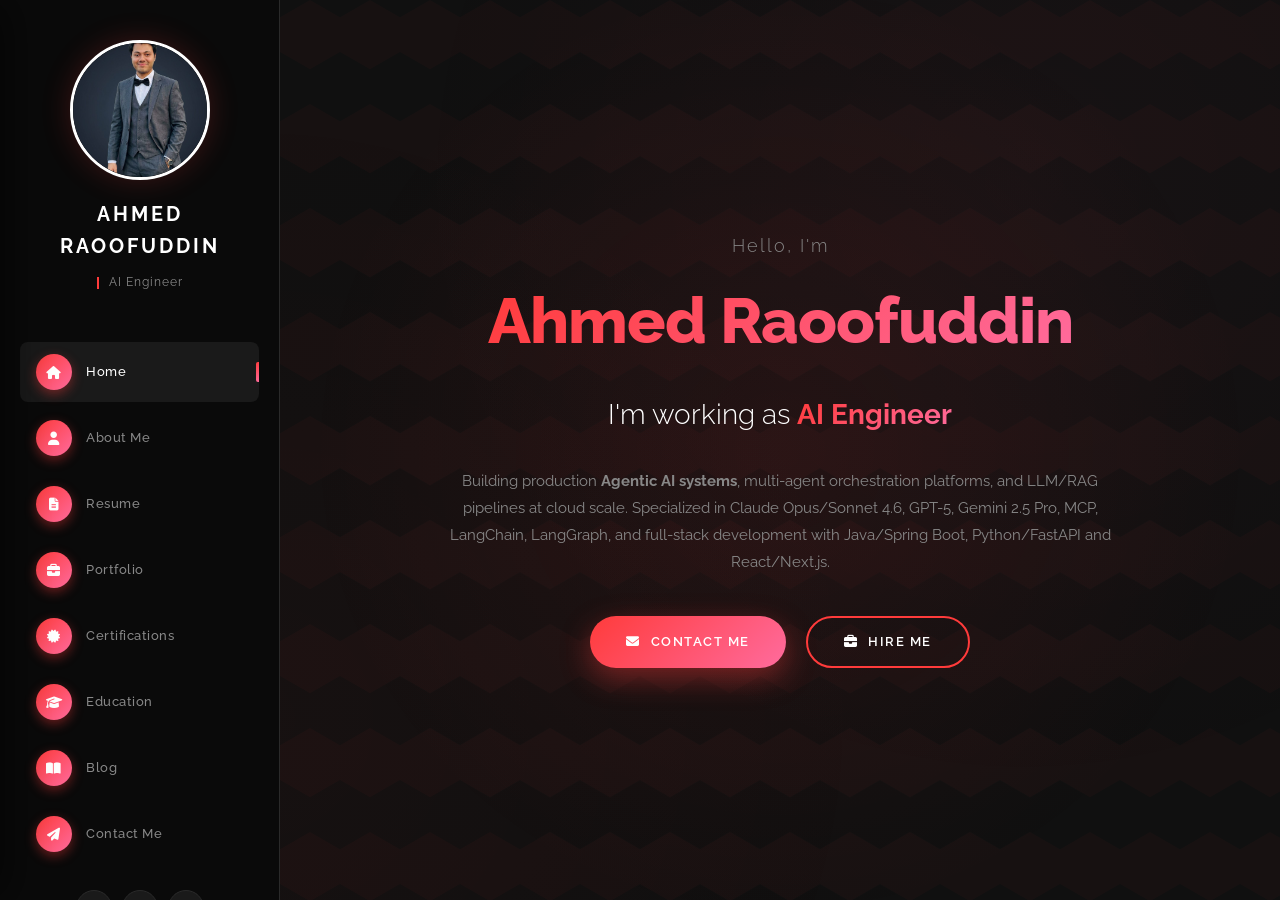
==== commit 26797499: "Mobile drawer menu, 3 new blog posts (9 total), remove all em-dashes Mobile: - Replaced full-screen " ====
--- a/index.html
+++ b/index.html
@@ -8,7 +8,7 @@
   <title>Ahmed Raoofuddin | AI Engineer & Full-Stack Developer | Dubai UAE</title>
 
   <!-- SEO Meta Tags -->
-  <meta name="description" content="Ahmed Raoofuddin — AI Engineer & Full-Stack Developer in Dubai, UAE. Building production Agentic AI systems, multi-agent orchestration platforms, LLM/RAG pipelines with Claude Opus/Sonnet 4.6, GPT-5, Gemini 2.5 Pro, MCP, LangGraph.">
+  <meta name="description" content="Ahmed Raoofuddin, AI Engineer & Full-Stack Developer in Dubai, UAE. Building production Agentic AI systems, multi-agent orchestration platforms, LLM/RAG pipelines with Claude Opus/Sonnet 4.6, GPT-5, Gemini 2.5 Pro, MCP, LangGraph.">
   <meta name="keywords" content="AI Engineer Dubai, Agentic AI, Claude 4.6, GPT-5, MCP, LangGraph, Multi-Agent Systems, LLM Engineer, RAG Systems, LangChain Expert, Full-Stack Developer UAE, Java Spring Boot, AWS Solutions Architect">
   <meta name="author" content="Ahmed Raoofuddin">
 
@@ -67,26 +67,40 @@
       <img src="./assets/img/ahmed-profile.jpg" alt="Ahmed">
       <span>Ahmed R.</span>
     </div>
-    <button class="mobile-menu-btn" onclick="toggleMobileMenu()">
+    <button class="mobile-menu-btn" onclick="openMobileMenu()" aria-label="Open menu">
       <i class="fa-solid fa-bars"></i>
     </button>
   </header>
 
-  <div class="mobile-menu" id="mobileMenu">
-    <button class="mobile-menu-close" onclick="toggleMobileMenu()">
+  <div class="mobile-menu-overlay" id="mobileMenuOverlay" onclick="closeMobileMenu()"></div>
+
+  <aside class="mobile-menu" id="mobileMenu">
+    <button class="mobile-menu-close" onclick="closeMobileMenu()">
       <i class="fa-solid fa-xmark"></i>
     </button>
-    <ul>
-      <li><a href="#home" data-section="home" onclick="toggleMobileMenu()"><i class="fa-solid fa-house"></i>Home</a></li>
-      <li><a href="#about" data-section="about" onclick="toggleMobileMenu()"><i class="fa-solid fa-user"></i>About Me</a></li>
-      <li><a href="#resume" data-section="resume" onclick="toggleMobileMenu()"><i class="fa-solid fa-file-lines"></i>Resume</a></li>
-      <li><a href="#portfolio" data-section="portfolio" onclick="toggleMobileMenu()"><i class="fa-solid fa-briefcase"></i>Portfolio</a></li>
-      <li><a href="#certifications" data-section="certifications" onclick="toggleMobileMenu()"><i class="fa-solid fa-certificate"></i>Certifications</a></li>
-      <li><a href="#education" data-section="education" onclick="toggleMobileMenu()"><i class="fa-solid fa-graduation-cap"></i>Education</a></li>
-      <li><a href="#blog" data-section="blog" onclick="toggleMobileMenu()"><i class="fa-solid fa-book-open"></i>Blog</a></li>
-      <li><a href="#contact" data-section="contact" onclick="toggleMobileMenu()"><i class="fa-solid fa-paper-plane"></i>Contact Me</a></li>
-    </ul>
-  </div>
+    <div class="mobile-menu-profile">
+      <img src="./assets/img/ahmed-profile.jpg" alt="Ahmed Raoofuddin">
+      <h3>AHMED RAOOFUDDIN</h3>
+      <p>AI Engineer</p>
+    </div>
+    <nav>
+      <ul>
+        <li><a href="#home" data-section="home" onclick="closeMobileMenu()"><i class="fa-solid fa-house"></i>Home</a></li>
+        <li><a href="#about" data-section="about" onclick="closeMobileMenu()"><i class="fa-solid fa-user"></i>About Me</a></li>
+        <li><a href="#resume" data-section="resume" onclick="closeMobileMenu()"><i class="fa-solid fa-file-lines"></i>Resume</a></li>
+        <li><a href="#portfolio" data-section="portfolio" onclick="closeMobileMenu()"><i class="fa-solid fa-briefcase"></i>Portfolio</a></li>
+        <li><a href="#certifications" data-section="certifications" onclick="closeMobileMenu()"><i class="fa-solid fa-certificate"></i>Certifications</a></li>
+        <li><a href="#education" data-section="education" onclick="closeMobileMenu()"><i class="fa-solid fa-graduation-cap"></i>Education</a></li>
+        <li><a href="#blog" data-section="blog" onclick="closeMobileMenu()"><i class="fa-solid fa-book-open"></i>Blog</a></li>
+        <li><a href="#contact" data-section="contact" onclick="closeMobileMenu()"><i class="fa-solid fa-paper-plane"></i>Contact Me</a></li>
+      </ul>
+    </nav>
+    <div class="mobile-menu-social">
+      <a href="https://linkedin.com/in/ahmed-raoofuddin" target="_blank" rel="noopener"><i class="fa-brands fa-linkedin-in"></i></a>
+      <a href="https://github.com/AhmedRaoofuddin" target="_blank" rel="noopener"><i class="fa-brands fa-github"></i></a>
+      <a href="mailto:eng.ahmedraoofuddin@gmail.com"><i class="fa-solid fa-envelope"></i></a>
+    </div>
+  </aside>
 
   <!-- ============ MAIN CONTENT ============ -->
   <main class="main-content">
@@ -188,9 +202,9 @@
 
       <div class="timeline">
         <div class="timeline-item">
-          <span class="timeline-date">Feb 2026 – Present</span>
+          <span class="timeline-date">Feb 2026 - Present</span>
           <h4>AI Engineer</h4>
-          <p class="company">Metamorphic Design Company — Dubai, UAE</p>
+          <p class="company">Metamorphic Design Company, Dubai, UAE</p>
           <ul>
             <li>Owned end-to-end full-stack engineering across 10+ systems: MetaForge ERP, vendor procurement platform, company website, VR/3D visualization pipeline, and AR glass integration</li>
             <li>Built intelligent automation suite with 10+ n8n workflows, voice-enabled assistants (Twilio/VOIP), and document control systems with Google Drive and vector DB integration</li>
@@ -203,12 +217,12 @@
         </div>
 
         <div class="timeline-item">
-          <span class="timeline-date">Jan 2025 – Jan 2026</span>
+          <span class="timeline-date">Jan 2025 - Jan 2026</span>
           <h4>AI Engineer</h4>
-          <p class="company">OffplanProperties.ai / Zalinos Brokerage LLC — Dubai, UAE</p>
+          <p class="company">OffplanProperties.ai / Zalinos Brokerage LLC, Dubai, UAE</p>
           <ul>
-            <li>Shipped production LLM/RAG services (voice + multilingual); +35% qualified leads, −80% manual screening, p95 &lt; 800ms</li>
-            <li>Built Java Spring Boot microservices + Python FastAPI workers with Kafka/Redis; sustained 1.5–2k req/min during campaigns</li>
+            <li>Shipped production LLM/RAG services (voice + multilingual); +35% qualified leads, -80% manual screening, p95 &lt; 800ms</li>
+            <li>Built Java Spring Boot microservices + Python FastAPI workers with Kafka/Redis; sustained 1.5-2k req/min during campaigns</li>
             <li>Implemented LLMOps/MLOps (MLflow, Airflow, SageMaker, LangSmith, Langfuse, RAGAS) with eval harnesses</li>
             <li>Deployed on AWS/GCP with Docker/K8s, blue/green rollouts and CI/CD; reduced change failure by 40%</li>
           </ul>
@@ -218,11 +232,11 @@
         </div>
 
         <div class="timeline-item">
-          <span class="timeline-date">Nov 2024 – Jan 2025</span>
+          <span class="timeline-date">Nov 2024 - Jan 2025</span>
           <h4>Solutions Engineer</h4>
-          <p class="company">REST Information Technology — Riyadh, Saudi Arabia</p>
+          <p class="company">REST Information Technology, Riyadh, Saudi Arabia</p>
           <ul>
-            <li>Built ERP integrations (MySQL/MongoDB) with resilient REST patterns; −40% post-deployment issues, +30% solution fit</li>
+            <li>Built ERP integrations (MySQL/MongoDB) with resilient REST patterns; -40% post-deployment issues, +30% solution fit</li>
             <li>Delivered customer-facing technical demos converting to pilots at 35%+ win rate</li>
             <li>Partnered with sales &amp; technical teams to ensure smooth implementations and optimized system performance</li>
           </ul>
@@ -232,11 +246,11 @@
         </div>
 
         <div class="timeline-item">
-          <span class="timeline-date">Dec 2022 – Dec 2024</span>
+          <span class="timeline-date">Dec 2022 - Dec 2024</span>
           <h4>Full Stack Software Developer</h4>
-          <p class="company">Valuelabs Solutions / Shutterfly Project — Hyderabad, India</p>
+          <p class="company">Valuelabs Solutions / Shutterfly Project, Hyderabad, India</p>
           <ul>
-            <li>Designed Spring Boot services with Hibernate/JPA; −30% API latency (p95), −25% error budget burn via caching</li>
+            <li>Designed Spring Boot services with Hibernate/JPA; -30% API latency (p95), -25% error budget burn via caching</li>
             <li>Standardized security (Spring Security, OAuth2) and SAST/DAST gates (Checkmarx, Snyk); resolved 90% vulns pre-prod</li>
             <li>JUnit/Mockito test suite to ~90% line coverage; SonarQube quality gate maintained across microservices</li>
             <li>Angular upgrade path and API contract hardening (OpenAPI), cutting regression defects by 25%</li>
@@ -297,7 +311,7 @@
             <img src="https://images.unsplash.com/photo-1677442136019-21780ecad995?w=600&h=400&fit=crop" alt="Cortivex">
           </div>
           <div class="portfolio-content">
-            <h3>Cortivex — AI Agent Pipeline Orchestration</h3>
+            <h3>Cortivex, AI Agent Pipeline Orchestration</h3>
             <p>Production-grade multi-agent orchestration system (100% TypeScript) with DAG-based pipelines, self-learning engine (34% faster after 50 runs), filesystem-based mesh coordination, 17 MCP tools, 15 Claude Code skills (13,500+ lines), and 20+ agent node types across quality, security, testing, DevOps.</p>
             <div class="portfolio-tech">
               <span>TypeScript</span><span>React 19</span><span>MCP</span><span>Claude 4.6</span><span>Multi-Agent</span>
@@ -449,7 +463,7 @@
         <div class="cert-card"><i class="fa-brands fa-aws"></i><span>AWS Solutions Architect Associate</span></div>
         <div class="cert-card"><i class="fa-brands fa-aws"></i><span>AWS Cloud Practitioner</span></div>
         <div class="cert-card"><i class="fa-brands fa-google"></i><span>Google Cloud Professional Cloud Architect</span></div>
-        <div class="cert-card"><i class="fa-solid fa-shield-halved"></i><span>CISSP — ISC2</span></div>
+        <div class="cert-card"><i class="fa-solid fa-shield-halved"></i><span>CISSP, ISC2</span></div>
         <div class="cert-card"><i class="fa-solid fa-lock"></i><span>Certified Information Security Manager (CISM)</span></div>
       </div>
 
@@ -461,21 +475,21 @@
         <div class="cert-card"><i class="fa-solid fa-link"></i><span>DeepLearning.AI LangChain/LangGraph Specialization</span></div>
         <div class="cert-card"><i class="fa-brands fa-microsoft"></i><span>Microsoft Azure AI Essentials</span></div>
         <div class="cert-card"><i class="fa-solid fa-brain"></i><span>AI Projects with Python, TensorFlow, NLTK</span></div>
-        <div class="cert-card"><i class="fa-solid fa-code-branch"></i><span>Generative AI Java Apps — LangChain4j</span></div>
+        <div class="cert-card"><i class="fa-solid fa-code-branch"></i><span>Generative AI Java Apps, LangChain4j</span></div>
         <div class="cert-card"><i class="fa-solid fa-database"></i><span>Rust LLMOps</span></div>
       </div>
 
       <div class="cert-grid" id="cert-dev">
         <div class="cert-card"><i class="fa-brands fa-python"></i><span>Advanced Python: Build AI Applications</span></div>
         <div class="cert-card"><i class="fa-brands fa-java"></i><span>Advanced Spring: Deploy to AWS, Azure, GCP</span></div>
-        <div class="cert-card"><i class="fa-brands fa-js"></i><span>JavaScript Foundations — Mozilla</span></div>
+        <div class="cert-card"><i class="fa-brands fa-js"></i><span>JavaScript Foundations, Mozilla</span></div>
         <div class="cert-card"><i class="fa-brands fa-github"></i><span>Practical GitHub Actions</span></div>
         <div class="cert-card"><i class="fa-brands fa-python"></i><span>Python for Everybody</span></div>
         <div class="cert-card"><i class="fa-solid fa-snowflake"></i><span>Snowflake Data Engineering</span></div>
       </div>
 
       <div class="cert-grid" id="cert-mgmt">
-        <div class="cert-card"><i class="fa-solid fa-building"></i><span>IT Architecture — CompTIA</span></div>
+        <div class="cert-card"><i class="fa-solid fa-building"></i><span>IT Architecture, CompTIA</span></div>
         <div class="cert-card"><i class="fa-solid fa-server"></i><span>ServiceNow ITSM Specialist</span></div>
         <div class="cert-card"><i class="fa-brands fa-atlassian"></i><span>Atlassian IT Service Management</span></div>
         <div class="cert-card"><i class="fa-solid fa-diagram-project"></i><span>Program Management Professional</span></div>
@@ -612,6 +626,54 @@
             </div>
             <h3>FAISS vs Pinecone vs Weaviate vs ChromaDB: A Real Benchmark</h3>
             <p>I ran the same 1M-document RAG workload across all four. Here's what I found on latency, recall, cost, and operability.</p>
+            <span class="blog-read-more">Read More <i class="fa-solid fa-arrow-right"></i></span>
+          </div>
+        </a>
+
+        <a href="./blog/prompt-engineering-2026.html" class="blog-card">
+          <div class="blog-image">
+            <span class="blog-category">Prompting</span>
+            <img src="https://images.unsplash.com/photo-1635070041078-e363dbe005cb?w=600&h=400&fit=crop" alt="Prompt Engineering">
+          </div>
+          <div class="blog-content">
+            <div class="blog-meta">
+              <span><i class="fa-regular fa-calendar"></i> Jan 8, 2026</span>
+              <span><i class="fa-regular fa-clock"></i> 9 min read</span>
+            </div>
+            <h3>Prompt Engineering in 2026: What Still Works, What Doesn't</h3>
+            <p>Hands-on patterns for prompting Claude 4.6, GPT-5, and Gemini 2.5 Pro in production. Few-shot is dead. Structured outputs are the future.</p>
+            <span class="blog-read-more">Read More <i class="fa-solid fa-arrow-right"></i></span>
+          </div>
+        </a>
+
+        <a href="./blog/vr-ar-for-interior-design.html" class="blog-card">
+          <div class="blog-image">
+            <span class="blog-category">VR / AR</span>
+            <img src="https://images.unsplash.com/photo-1593508512255-86ab42a8e620?w=600&h=400&fit=crop" alt="VR AR Pipeline">
+          </div>
+          <div class="blog-content">
+            <div class="blog-meta">
+              <span><i class="fa-regular fa-calendar"></i> Dec 18, 2025</span>
+              <span><i class="fa-regular fa-clock"></i> 10 min read</span>
+            </div>
+            <h3>Building a VR and AR Pipeline for Interior Design Clients</h3>
+            <p>Inside the production 8K rendering and Aria Gen 2 AR glass pipeline I built at Metamorphic for on-site client measurements and immersive walkthroughs.</p>
+            <span class="blog-read-more">Read More <i class="fa-solid fa-arrow-right"></i></span>
+          </div>
+        </a>
+
+        <a href="./blog/n8n-automation-playbook.html" class="blog-card">
+          <div class="blog-image">
+            <span class="blog-category">Automation</span>
+            <img src="https://images.unsplash.com/photo-1485827404703-89b55fcc595e?w=600&h=400&fit=crop" alt="n8n Automation">
+          </div>
+          <div class="blog-content">
+            <div class="blog-meta">
+              <span><i class="fa-regular fa-calendar"></i> Dec 5, 2025</span>
+              <span><i class="fa-regular fa-clock"></i> 11 min read</span>
+            </div>
+            <h3>The n8n Automation Playbook: 10+ Workflows in Production</h3>
+            <p>Real-world patterns for building reliable n8n automation suites. WhatsApp OTP, Google Drive to vector DB ingestion, content QA, scheduled health checks.</p>
             <span class="blog-read-more">Read More <i class="fa-solid fa-arrow-right"></i></span>
           </div>
         </a>
@@ -790,10 +852,21 @@
     });
   });
 
-  // Mobile menu toggle
-  function toggleMobileMenu() {
-    document.getElementById('mobileMenu').classList.toggle('active');
+  // Mobile drawer menu
+  function openMobileMenu() {
+    document.getElementById('mobileMenu').classList.add('active');
+    document.getElementById('mobileMenuOverlay').classList.add('active');
+    document.body.style.overflow = 'hidden';
   }
+  function closeMobileMenu() {
+    document.getElementById('mobileMenu').classList.remove('active');
+    document.getElementById('mobileMenuOverlay').classList.remove('active');
+    document.body.style.overflow = '';
+  }
+  // Close on Escape key
+  document.addEventListener('keydown', (e) => {
+    if (e.key === 'Escape') closeMobileMenu();
+  });
 
   // Contact form handler (mailto fallback)
   function handleContactSubmit(e) {
--- a/assets/css/style.css
+++ b/assets/css/style.css
@@ -27,6 +27,8 @@
 
 html { scroll-behavior: smooth; }
 
+html { overflow-x: hidden; }
+
 body {
   font-family: 'Raleway', -apple-system, Helvetica, sans-serif;
   background: var(--bg);
@@ -34,6 +36,7 @@
   font-size: 14px;
   line-height: 1.6;
   overflow-x: hidden;
+  max-width: 100vw;
 }
 
 a { color: var(--text); text-decoration: none; transition: color 0.3s; }
@@ -247,7 +250,7 @@
   to { opacity: 1; transform: translateY(0); }
 }
 
-/* Section Title — decorative brackets */
+/* Section Title, decorative brackets */
 .section-title-wrap {
   text-align: center;
   margin-bottom: 60px;
@@ -1454,7 +1457,7 @@
 }
 
 /* ============================================
-   MOBILE HEADER + MENU
+   MOBILE HEADER + SLIDE-IN DRAWER MENU
    ============================================ */
 .mobile-header {
   display: none;
@@ -1462,91 +1465,207 @@
   top: 0;
   left: 0;
   right: 0;
-  padding: 15px 20px;
-  background: rgba(10, 10, 10, 0.95);
-  backdrop-filter: blur(10px);
+  padding: 14px 18px;
+  background: rgba(10, 10, 10, 0.98);
+  backdrop-filter: blur(16px);
+  -webkit-backdrop-filter: blur(16px);
   border-bottom: 1px solid var(--border);
   z-index: 99;
   align-items: center;
   justify-content: space-between;
+  height: 64px;
 }
 
 .mobile-header .logo {
   display: flex;
   align-items: center;
-  gap: 10px;
+  gap: 12px;
   color: #fff;
   font-weight: 700;
+  font-size: 15px;
+  letter-spacing: 1px;
 }
 
 .mobile-header .logo img {
-  width: 36px;
-  height: 36px;
+  width: 40px;
+  height: 40px;
   border-radius: 50%;
   object-fit: cover;
   border: 2px solid var(--accent);
+  box-shadow: 0 0 12px var(--accent-glow);
 }
 
 .mobile-menu-btn {
   background: var(--gradient);
   color: #fff;
   border: none;
-  width: 40px;
-  height: 40px;
-  border-radius: 8px;
+  width: 42px;
+  height: 42px;
+  border-radius: 10px;
   font-size: 18px;
   cursor: pointer;
-}
-
-.mobile-menu {
+  display: flex;
+  align-items: center;
+  justify-content: center;
+  box-shadow: 0 4px 16px var(--accent-glow);
+  transition: transform 0.3s;
+}
+
+.mobile-menu-btn:active { transform: scale(0.92); }
+
+/* Backdrop overlay */
+.mobile-menu-overlay {
   display: none;
   position: fixed;
   inset: 0;
-  background: rgba(0, 0, 0, 0.95);
-  backdrop-filter: blur(10px);
+  background: rgba(0, 0, 0, 0.6);
+  backdrop-filter: blur(4px);
+  z-index: 199;
+  opacity: 0;
+  transition: opacity 0.3s ease;
+}
+
+.mobile-menu-overlay.active {
+  display: block;
+  opacity: 1;
+}
+
+/* Slide-in drawer from left */
+.mobile-menu {
+  position: fixed;
+  top: 0;
+  left: 0;
+  width: 280px;
+  max-width: 85vw;
+  height: 100vh;
+  background: #0a0a0a;
+  border-right: 1px solid var(--border);
   z-index: 200;
-  padding: 80px 30px 30px;
+  padding: 30px 20px;
   overflow-y: auto;
-}
-
-.mobile-menu.active { display: block; }
+  transform: translateX(-100%);
+  transition: transform 0.35s cubic-bezier(0.4, 0, 0.2, 1);
+  box-shadow: 10px 0 40px rgba(0, 0, 0, 0.5);
+  display: block;
+}
+
+.mobile-menu.active { transform: translateX(0); }
+
+.mobile-menu-profile {
+  text-align: center;
+  padding-bottom: 24px;
+  border-bottom: 1px solid var(--border);
+  margin-bottom: 20px;
+}
+
+.mobile-menu-profile img {
+  width: 90px;
+  height: 90px;
+  border-radius: 50%;
+  object-fit: cover;
+  border: 3px solid #fff;
+  margin: 0 auto 12px;
+  box-shadow: 0 0 20px rgba(255, 59, 59, 0.25);
+}
+
+.mobile-menu-profile h3 {
+  font-size: 16px;
+  font-weight: 700;
+  letter-spacing: 2px;
+  color: #fff;
+  margin-bottom: 6px;
+}
+
+.mobile-menu-profile p {
+  color: var(--text-muted);
+  font-size: 11px;
+  letter-spacing: 1px;
+}
 
 .mobile-menu-close {
   position: absolute;
-  top: 20px;
-  right: 20px;
+  top: 14px;
+  right: 14px;
   background: var(--gradient);
   color: #fff;
   border: none;
-  width: 44px;
-  height: 44px;
+  width: 38px;
+  height: 38px;
   border-radius: 50%;
-  font-size: 18px;
+  font-size: 16px;
   cursor: pointer;
+  display: flex;
+  align-items: center;
+  justify-content: center;
+  box-shadow: 0 4px 12px var(--accent-glow);
 }
 
 .mobile-menu ul { list-style: none; }
-.mobile-menu li { margin-bottom: 10px; }
+.mobile-menu li { margin-bottom: 6px; }
 
 .mobile-menu a {
   display: flex;
   align-items: center;
-  padding: 16px 20px;
-  background: var(--bg-card);
+  padding: 12px 14px;
+  background: transparent;
   border-radius: 10px;
-  color: #fff;
-  font-weight: 600;
+  color: var(--text-muted);
+  font-weight: 500;
+  font-size: 13px;
+  letter-spacing: 0.5px;
+  transition: all 0.25s;
+}
+
+.mobile-menu a.active,
+.mobile-menu a:active {
+  background: var(--bg-card);
+  color: #fff;
 }
 
 .mobile-menu a i {
-  width: 36px;
-  height: 36px;
-  background: var(--gradient);
+  width: 34px;
+  height: 34px;
+  background: var(--gradient);
+  color: #fff;
   border-radius: 50%;
   display: flex;
   align-items: center;
   justify-content: center;
-  margin-right: 14px;
+  margin-right: 12px;
+  font-size: 12px;
+  box-shadow: 0 4px 12px var(--accent-glow);
+  flex-shrink: 0;
+}
+
+.mobile-menu-social {
+  display: flex;
+  gap: 10px;
+  justify-content: center;
+  margin-top: 20px;
+  padding-top: 20px;
+  border-top: 1px solid var(--border);
+}
+
+.mobile-menu-social a {
+  width: 38px;
+  height: 38px;
+  border-radius: 50%;
+  background: var(--bg-card);
+  border: 1px solid var(--border);
+  display: flex;
+  align-items: center;
+  justify-content: center;
+  color: var(--text-muted);
+  font-size: 13px;
+  padding: 0;
+  margin: 0;
+}
+
+.mobile-menu-social a:hover,
+.mobile-menu-social a:active {
+  background: var(--gradient);
+  color: #fff;
+  border-color: transparent;
 }
 
 /* ============================================
@@ -1555,25 +1674,66 @@
 @media (max-width: 1100px) {
   .about-grid, .contact-grid { grid-template-columns: 1fr; }
   .skills-grid { grid-template-columns: 1fr; }
-}
-
+  .about-image img { min-height: 300px; }
+}
+
+/* Tablet */
 @media (max-width: 900px) {
   .sidebar { display: none; }
   .mobile-header { display: flex; }
-  .main-content { margin-left: 0; width: 100%; padding-top: 70px; }
-  .section { padding: 50px 25px; }
-  .home-name { font-size: 42px; }
-  .home-tagline { font-size: 22px; }
-  .section-title { font-size: 28px; letter-spacing: 3px; }
-  .portfolio-grid, .blog-grid { grid-template-columns: 1fr; }
+  .main-content { margin-left: 0; width: 100%; padding-top: 64px; }
+  .section { padding: 40px 20px; }
+  .home-name { font-size: 38px; }
+  .home-tagline { font-size: 20px; }
+  .home-hello { font-size: 15px; }
+  .home-description { font-size: 13px; }
+  .section-title { font-size: 26px; letter-spacing: 3px; padding: 0 22px; }
+  .section-title-wrap { margin-bottom: 40px; }
+  .portfolio-grid, .blog-grid { grid-template-columns: 1fr; gap: 20px; }
   .form-row { grid-template-columns: 1fr; }
-  .about-info-grid { grid-template-columns: 1fr; }
+  .about-info-grid { grid-template-columns: 1fr 1fr; gap: 10px; }
   .blog-post-title { font-size: 28px; }
   .blog-post-hero { height: 240px; }
-}
-
-@media (max-width: 500px) {
-  .home-buttons { flex-direction: column; align-items: center; }
-  .btn { width: 100%; justify-content: center; max-width: 280px; }
+  .timeline { padding-left: 24px; }
+  .timeline-item { padding-left: 20px; }
+  .timeline-item::before { left: -33px; width: 16px; height: 16px; }
   .resume-header { flex-direction: column; gap: 20px; align-items: flex-start; }
-}
+  .education-grid { grid-template-columns: 1fr; }
+  .cert-grid { grid-template-columns: 1fr !important; }
+  .skill-column { padding: 24px 20px; }
+  .contact-form { padding: 24px 20px; }
+  .blog-post-wrap { padding: 20px 0; }
+  .blog-post-content h2 { font-size: 22px; }
+  .blog-post-content h3 { font-size: 18px; }
+  .blog-post-content p, .blog-post-content ul, .blog-post-content ol { font-size: 14px; }
+}
+
+/* Phone */
+@media (max-width: 600px) {
+  .section { padding: 30px 16px; }
+  .home-name { font-size: 30px; }
+  .home-tagline { font-size: 17px; }
+  .home-content { padding: 0 6px; }
+  .home-buttons { flex-direction: column; align-items: center; width: 100%; gap: 12px; }
+  .btn { width: 100%; justify-content: center; max-width: 300px; padding: 13px 24px; font-size: 12px; }
+  .section-title { font-size: 22px; letter-spacing: 2px; padding: 0 18px; }
+  .section-title::before, .section-title::after { width: 10px; height: 10px; top: -8px; }
+  .section-subtitle { font-size: 11px; letter-spacing: 2px; }
+  .about-info-grid { grid-template-columns: 1fr; }
+  .about-text h3 { font-size: 22px; }
+  .resume-header h3 { font-size: 18px; }
+  .timeline-item h4 { font-size: 16px; }
+  .timeline-item li { font-size: 12px; }
+  .portfolio-content h3, .blog-content h3 { font-size: 16px; }
+  .blog-post-title { font-size: 22px; }
+  .blog-post-hero { height: 200px; margin: 20px 0 24px; }
+  .blog-post-meta { flex-wrap: wrap; gap: 12px; font-size: 12px; }
+  .contact-form { padding: 20px 16px; }
+  .contact-item { padding: 12px; }
+  .contact-item i { width: 38px; height: 38px; font-size: 14px; }
+  .form-group input, .form-group textarea { font-size: 14px; padding: 12px 14px; }
+  .skill-bar-header span { font-size: 11px; }
+  .portfolio-filter, .cert-tabs { gap: 6px; }
+  .filter-btn, .cert-tab { padding: 8px 14px; font-size: 10px; }
+  .tech-tags span, .portfolio-tech span { font-size: 9px; padding: 3px 8px; }
+}
